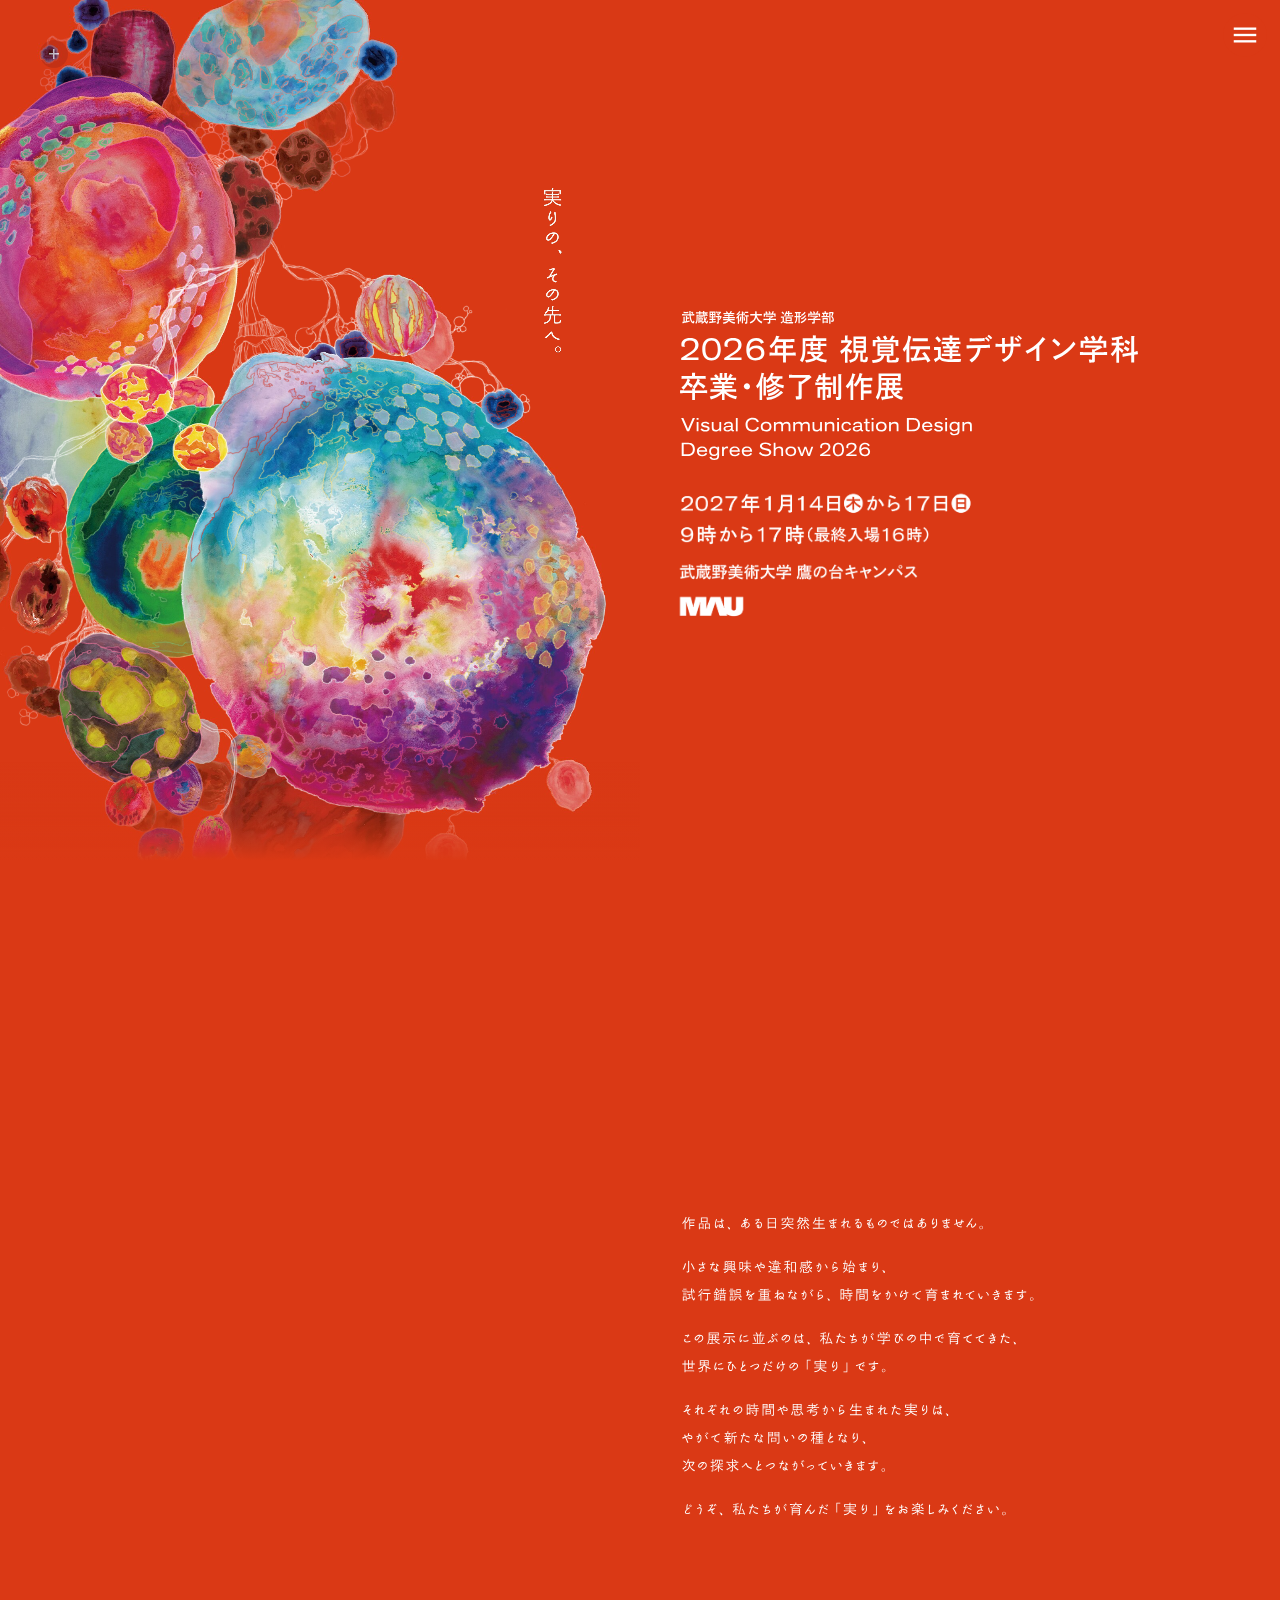
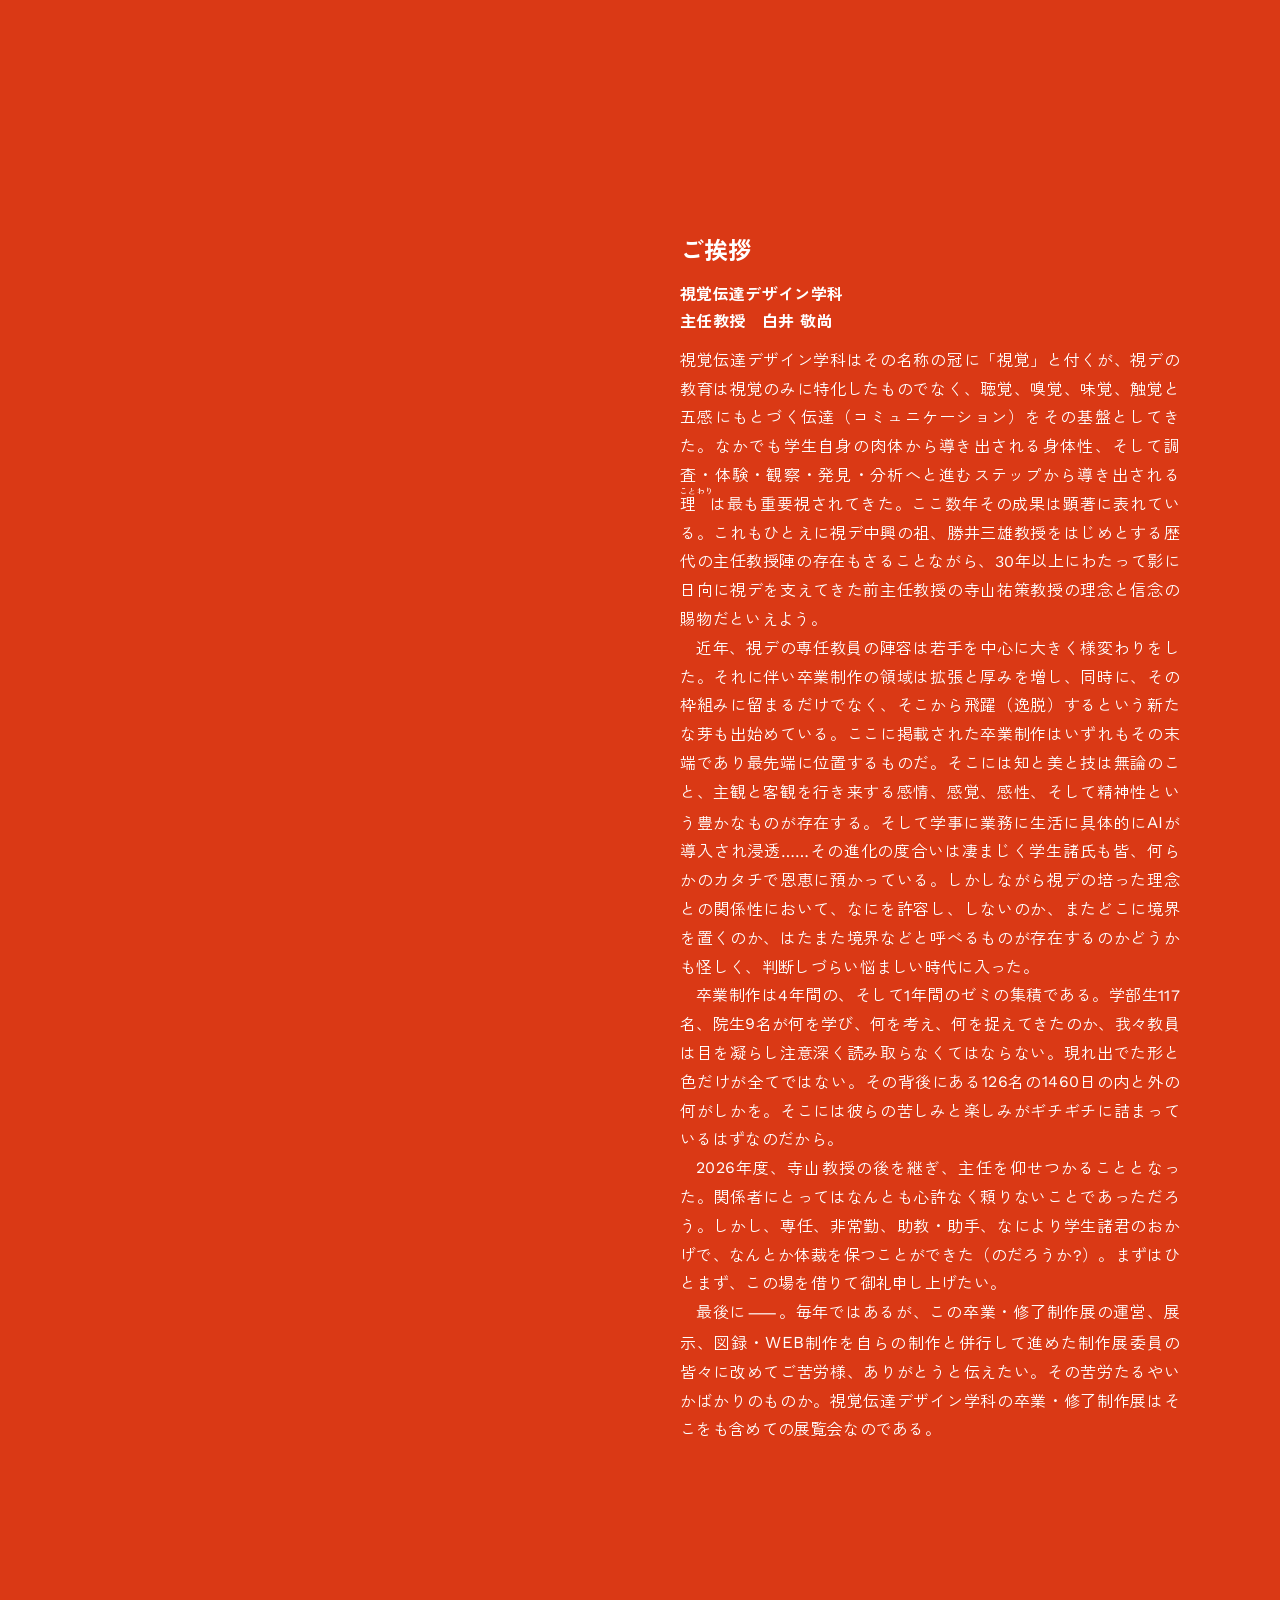
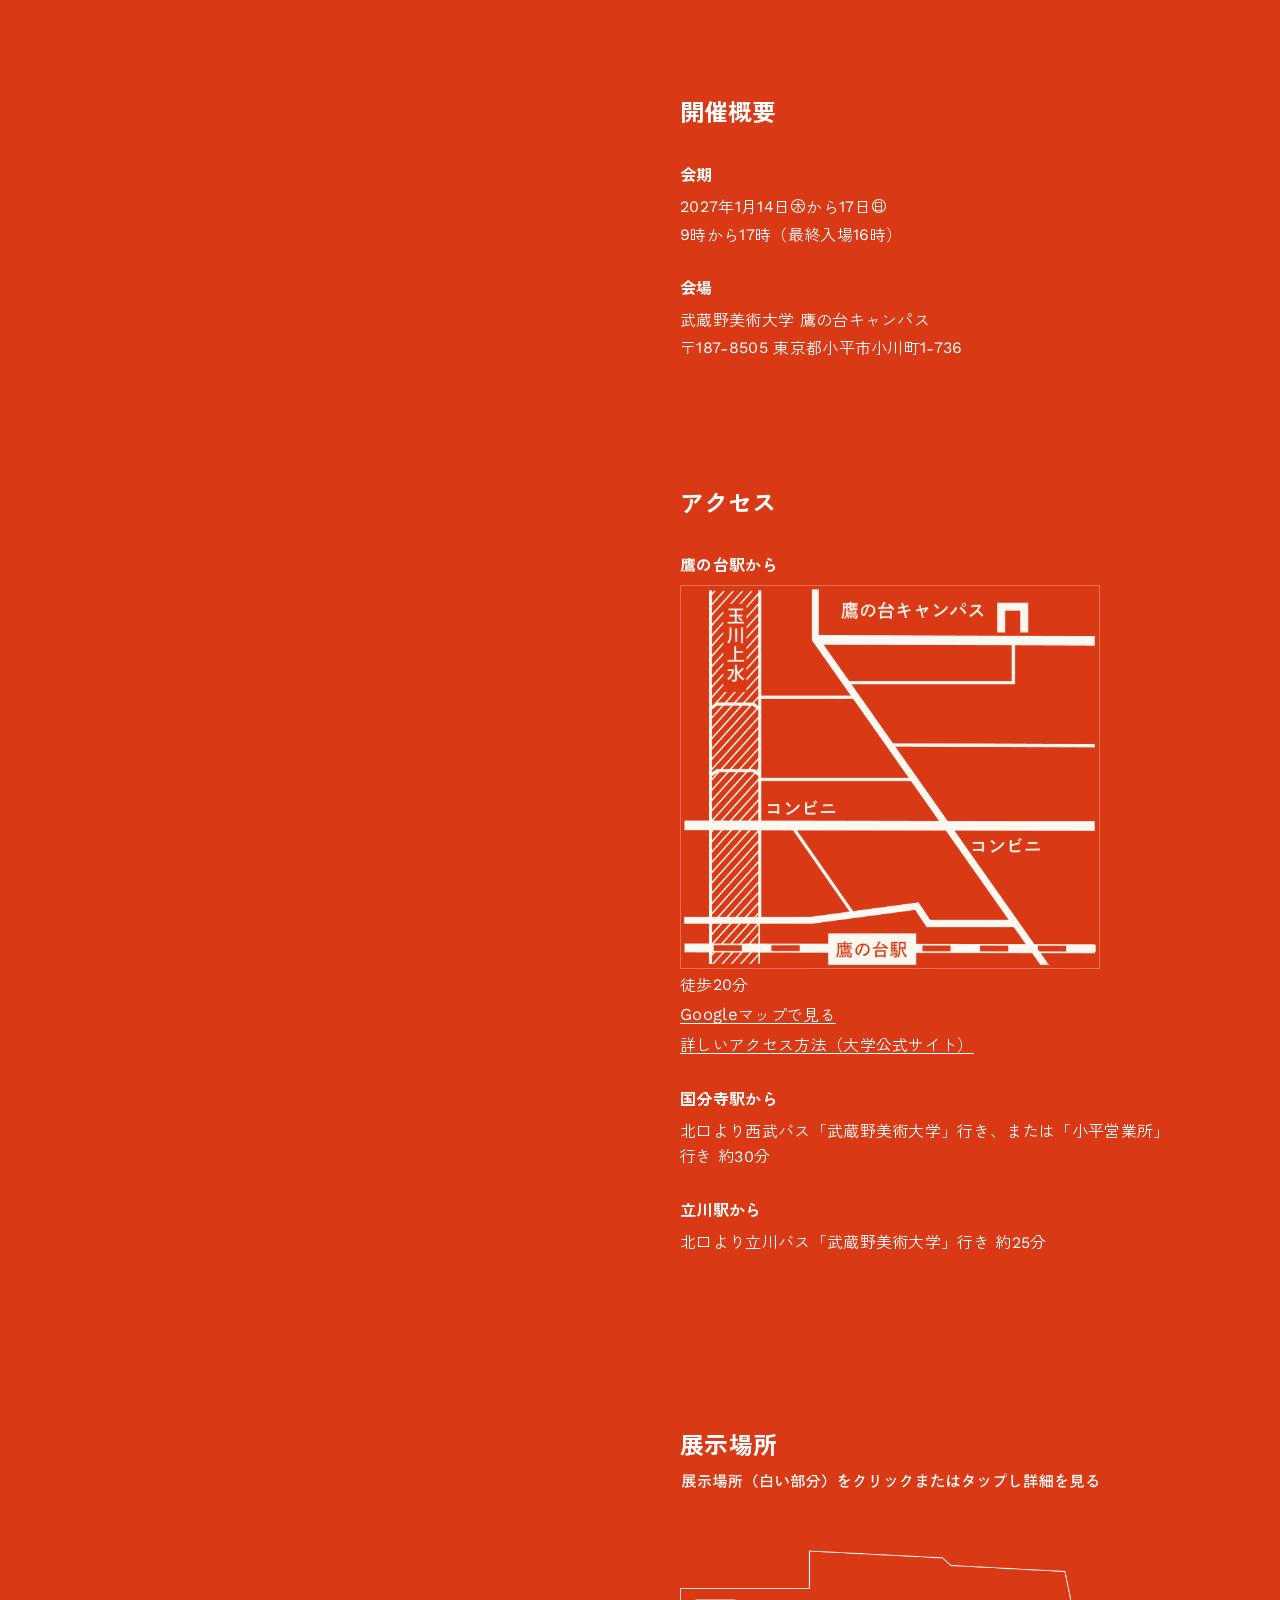
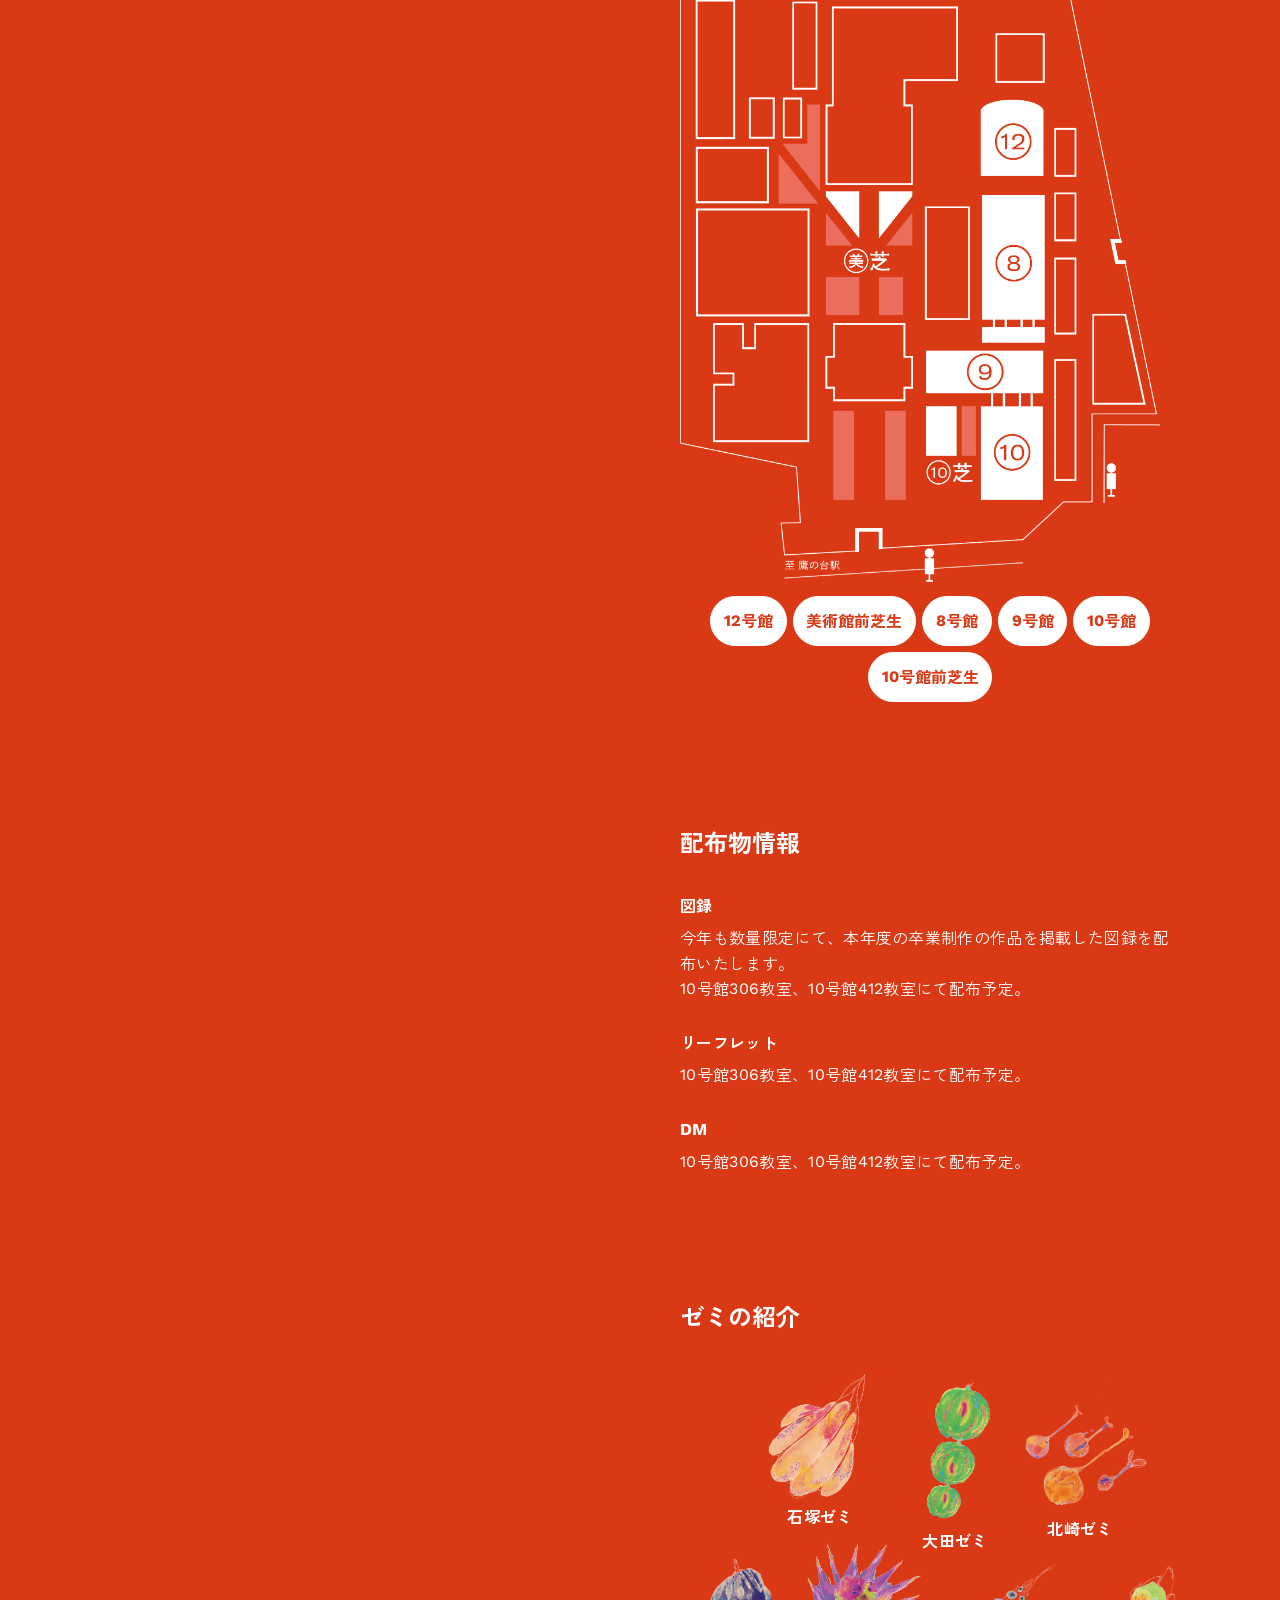
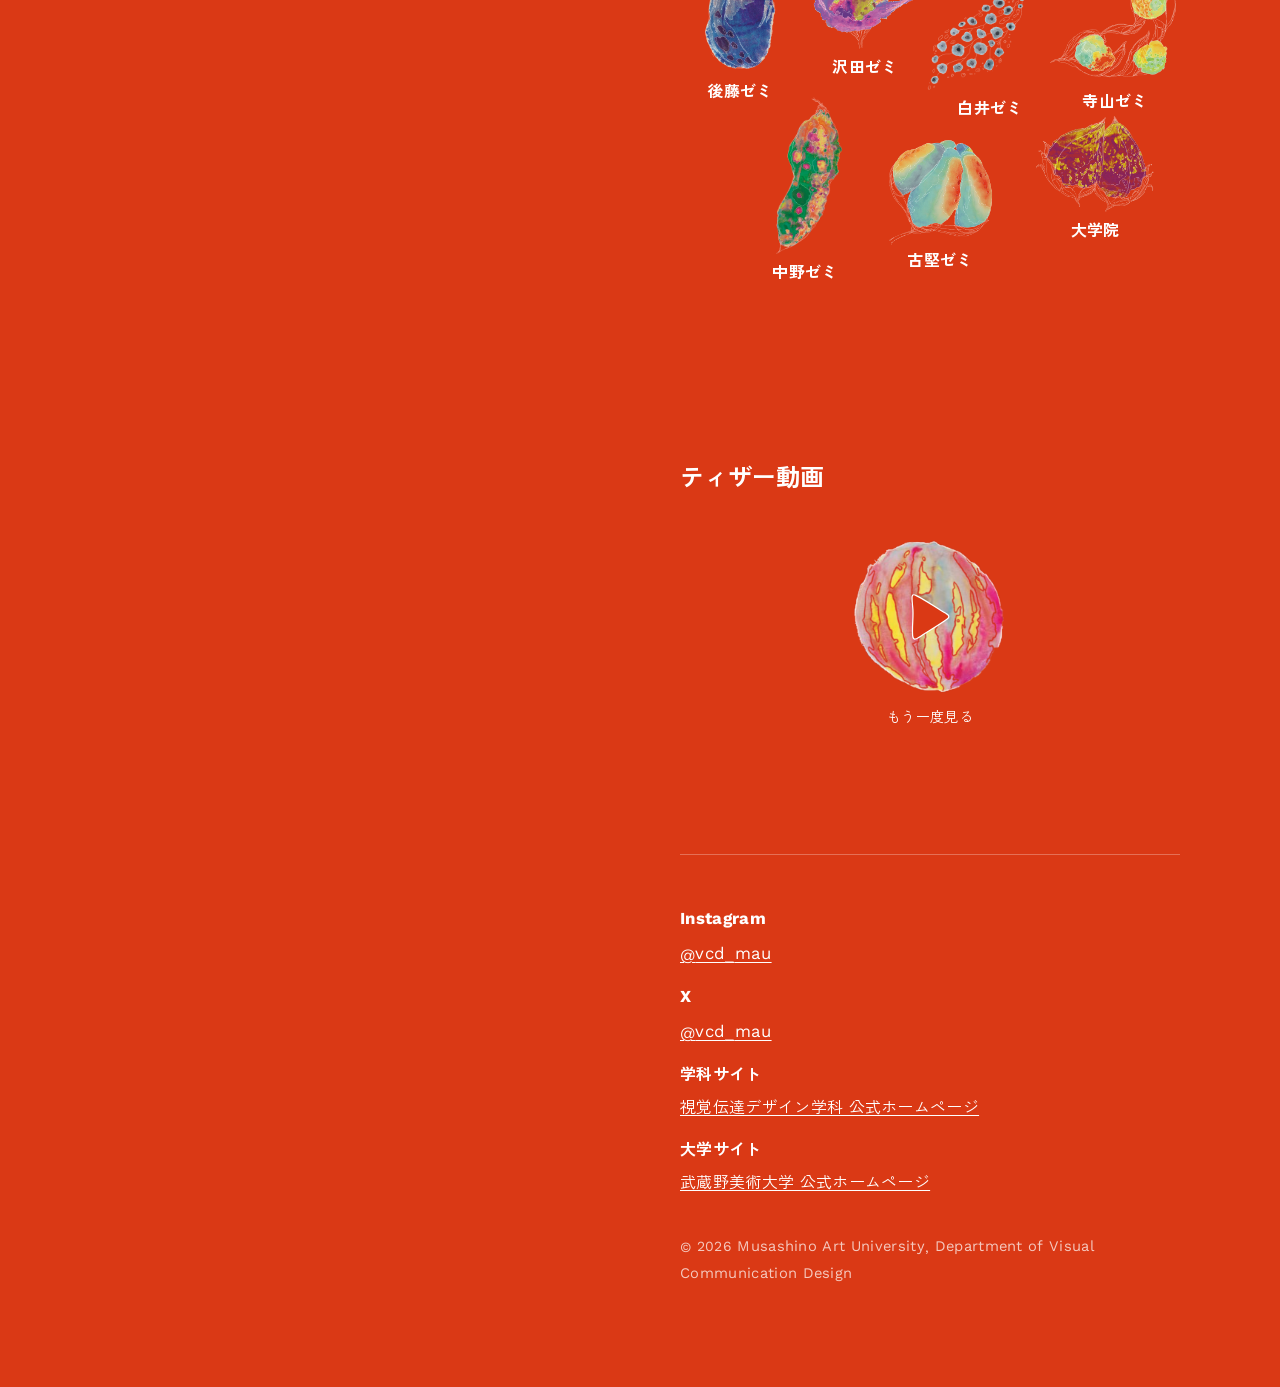
==== index.html @ a7081e40 "Improve floor map dialog layouts" ====
<!DOCTYPE html>
<html lang="ja">
<head>
<meta charset="UTF-8">
<meta name="viewport" content="width=device-width, initial-scale=1">
<title>2026年度 視覚伝達デザイン学科 卒業・修了制作展 | 武蔵野美術大学</title>
<meta name="description" content="武蔵野美術大学 造形学部 視覚伝達デザイン学科 2026年度 卒業・修了制作展「実りの、その先へ。」2027年1月14日㊍から17日㊐。9時から17時（最終入場16時）。鷹の台キャンパス。">
<link rel="icon" href="assets/img/favicon.png" type="image/png">
<link rel="apple-touch-icon" href="assets/img/favicon.png">
<meta name="theme-color" content="#da3915">

<!-- OGP -->
<meta property="og:type" content="website">
<meta property="og:title" content="2026年度 視覚伝達デザイン学科 卒業・修了制作展">
<meta property="og:description" content="実りの、その先へ。2027年1月14日㊍から17日㊐。武蔵野美術大学 鷹の台キャンパス">
<meta property="og:image" content="assets/img/ogp.png?v=20261105"><!-- 2026-10-28：最終版の KV（studio-embed/home/ogp-v5.html → ogp-v5.png）。本番では絶対 URL にする -->

<link rel="preconnect" href="https://fonts.googleapis.com">
<link rel="preconnect" href="https://fonts.gstatic.com" crossorigin>
<link href="https://fonts.googleapis.com/css2?family=Work+Sans:ital,wght@0,400;0,600;0,700;1,600&family=Zen+Kaku+Gothic+New:wght@400;500;700&display=swap" rel="stylesheet">
<link rel="stylesheet" href="https://cdnjs.cloudflare.com/ajax/libs/font-awesome/6.7.2/css/all.min.css" crossorigin="anonymous" referrerpolicy="no-referrer">
<!-- ?v= はキャッシュよけ（CSS・JS を変えたら上げる。works/ のページは studio-embed/local/page.template.html） -->
<link rel="stylesheet" href="assets/style.css?v=20261120m">
<!-- KV の文字（キャッチ・大学名・タイトル・MAU ロゴ）を最初の描画から隠しておく。
     表示は kv.js が KV のアニメーションに合わせて行う。kv.js が動かなかったときのため 10 秒で必ず出す -->
<script>
  document.documentElement.classList.add('js-intro');
  addEventListener('DOMContentLoaded', function () {
    const fallback = () => setTimeout(function () { document.documentElement.classList.add('intro-fallback'); }, 10000);
    const intro = document.getElementById('motion-intro');
    if (intro && intro.open) intro.addEventListener('close', fallback, { once: true }); else fallback();
  });
</script>
<!-- トップの切り替え（2026-10-28 整理。クエリ名はスイッチャーの行名、値はボタンの表示と同じ）
       ?layout=1a / 1b（1 列。KV 小 / 大）/ 2a〜2e（既定 2c。2026-10-29 に 1b から 2b、10-31 に 2c へ）（左右分け＝Miro の d1〜d4。2026-10-31 に 2c＝2b の展覧会名のブロックを右の列の左端へ寄せた版＝data-kvd 5 を差し込み、元の 2c・2d は 2d・2e に）。2026-10-28 に 2a・2b を入れ替え（2a＝絵を収める＝data-kvd 2、2b＝絵が大きい＝data-kvd 1。上の段が収める、下の段が大きいにそろえるため）
       ?kv-fade=no / 1（既定 no、Template 2 は 1。2026-10-29 に 1 にしたのを 10-31 に戻した）・ ?kv-anim=no / 1 / 2（既定 2。2026-10-29 に 1 から変えた）・ ?fruit-anim=1 / 2 / 3（ゼミ一覧の実。seminars/embed.html が読む）・ ?fruit-deco=no / 1（Template 1 の既定はスマホのみ、Template 2 は 1）・ ?works=no / 1（作品・展示場所のセクション）・ ?campus-map=no / 1（ゼミ一覧の下のキャンパスマップ）・ ?access-map=1 / 3 / 4 / 5（アクセスの地図。番号は Teams（SharePoint サイン班/サイン制作物/MAP）の「武蔵美への地図」の版。3＝右のコンビニの文字を道路の下に移した版、4＝それに西武国分寺線と玉川上水沿いの道の交わりの細い線を足した版（サイン班）。既定 4。2026-10-29、4 は 11-01、5 は 11-02）・ ?greeting=1 / 2 / 3（既定 1。2026-10-29 に 3 から）・ ?statement=edge / left / center（ステートメントの画像。既定 edge（10-31 に left から）。edge＝左揃えの画像をセクションの左端（見出しの左端）に置く。2026-10-29、edge は 10-30）・ ?white=1〜3
       ?design= は作品ページと共通の案（A〜D）。指定があればそれを使う。html に data-design などを付け、style.css が効く -->
<script>
  (function () {
    var p = new URLSearchParams(location.search), h = document.documentElement.dataset;
    // ?template=1 / 2（組み合わせの型。2026-10-29）：1＝既定の組み合わせ（layout 2c・KV fade なし・Fruit deco なし・ステートメント左端・ご挨拶 1）、2＝layout 1b・KV fade あり・Fruit deco あり・ステートメント中央・ご挨拶 2。ほかの指定があればそちらが優先
    var t2 = ['3', '4'].includes(p.get('template')), simple = ['2', '4'].includes(p.get('template'));
    var lay = p.get('layout') || (t2 ? '1b' : '2c'); // 既定 2c（2026-10-31 に 2b から）
    var one = { '1a': 'a', '1b': 'b' }[lay], two = { '2a': '2', '2b': '1', '2c': '5', '2d': '3', '2e': '4' }[lay] || '1';
    var d = (p.get('design') || (one ? 'c' : 'd')).toLowerCase();
    if (d !== 'a') h.design = d;
    if (one) h.kv1 = one;
    if (d === 'd') h.kvd = two;
    h.statementSize = ['smallest', 'small', 'normal'].includes(p.get('statement-size')) ? p.get('statement-size') : 'smallest';
    var st = p.get('statement') || (t2 ? 'center' : 'edge'); if (st !== 'center') h.statement = 'edge'; // ステートメントは左端が既定（2026-10-31。?statement=left で本文の左端、center で中央）
    var hs = p.get('heading-size'); h.headingSize = ['tiny', 'small', 'normal', 'large'].includes(hs) ? hs : 'normal'; // 既定は標準（2026-11-08。最新・最新（待機なし）も 1列案と同じ）
    var g = p.get('greeting') || ''; h.greet = /^[123]$/.test(g) ? g : (t2 ? '2' : '1'); // 既定 1（2026-10-29 に 3 から変えた）。Template 2 は 2
    if ((p.get('kv-fade') || (t2 ? '1' : 'no')) !== 'no') h.kvfade = '2'; // 既定は Template 1 で なし、2 で あり（2026-10-31）
    h.kvorder = '2'; // 開催情報を先、キャッチを後に固定
    var an = p.get('kv-anim') || (simple ? 'no' : '2'); if (an === 'no') h.kvanim = '0'; else if (an !== '1') h.kvanim = an === '3' ? '3' : '2';
    h.kvSpeed = p.get('kv-speed') === 'slow' ? 'slow' : 'fast';
    // 装飾は実際のレイアウトに合わせ、1列では表示・2列では非表示を既定にする。
    h.pcDeco = ['1', 'no'].includes(p.get('fruit-deco')) ? p.get('fruit-deco') : 'no';
    h.mobileDeco = ['1', 'no'].includes(p.get('mobile-fruit-deco')) ? p.get('mobile-fruit-deco') : '1';
    var twoColumn = matchMedia('(min-width: 1001px)');
    var updateDecoVisibility = function () { var isTwo = h.design === 'd' && twoColumn.matches; h.decoVisible = (isTwo ? h.pcDeco : h.mobileDeco) === 'no' ? '0' : '1'; };
    updateDecoVisibility(); twoColumn.addEventListener('change', updateDecoVisibility);
    // 旧 works の指定も読みつつ、配置と操作を独立して選ぶ。
    var legacyWorks = p.get('works');
    var requestedFruitLayout = p.get('fruit-layout');
    var fruitLayout = requestedFruitLayout === 'grid' ? 'grid5' : requestedFruitLayout === 'grid2' ? 'grid3' : requestedFruitLayout === 'long' ? 'longlong' : (['no', 'scatter', 'grid3', 'grid4', 'grid5', 'longshort', 'longlong'].includes(requestedFruitLayout) ? requestedFruitLayout : ({ no: 'no', intro: 'longlong', 'intro-grid': 'grid5' }[legacyWorks] || 'scatter'));
    var fruitAction = ['none', 'works', 'short', 'linked'].includes(p.get('fruit-action')) ? p.get('fruit-action') : ({ '1': 'works', intro: 'none', 'intro-short': 'short', 'intro-grid': 'short' }[legacyWorks] || 'linked');
    if ((one || ['longshort', 'longlong'].includes(fruitLayout)) && fruitAction === 'linked') fruitAction = 'none';
    var hoverDefault = ({ none: 'none', works: 'none', short: 'short', linked: 'linked' })[fruitAction];
    var clickDefault = ({ none: 'none', works: 'works', short: 'none', linked: 'mobile' })[fruitAction];
    var fruitHover = ['none', 'short', 'linked'].includes(p.get('fruit-hover')) ? p.get('fruit-hover') : hoverDefault;
    var fruitClick = ['none', 'works', 'short', 'seminar', 'mobile'].includes(p.get('fruit-click')) ? p.get('fruit-click') : clickDefault;
    if ((one || ['longshort', 'longlong'].includes(fruitLayout)) && fruitHover === 'linked') fruitHover = 'none';
    h.fruitLayout = fruitLayout; h.fruitHover = fruitHover; h.fruitClick = fruitClick;
    if (fruitLayout === 'no') h.noworks = '';
    if (['longshort', 'longlong'].includes(fruitLayout)) h.worksIntro = '1';
    if (fruitHover === 'short' || fruitClick === 'short') h.worksShort = '1';
    if (['grid3', 'grid4', 'grid5'].includes(fruitLayout)) h.worksGrid = '1';
    if (fruitHover === 'linked' || fruitClick === 'seminar' || fruitClick === 'mobile') h.worksLinked = '1';
    if (p.get('campus-map') === 'no') h.nocampus = '';
    h.videoStyle = p.get('video-style') === 'thumbnail' ? 'thumbnail' : 'fruit';
    h.catalogPhoto = 'no';
    // Template 1 は動画あり、Template 2 はなし。明示的な指定を優先。
    var mv = p.get('motion-video');
    if (!['1', 'no'].includes(mv)) mv = simple ? 'no' : '1';
    if (mv === '1') h.motionVideo = '1';
    var w = p.get('white') || (t2 ? '2' : '1'); if (/^[123]$/.test(w)) h.white = w;
    // 比較案1と新しい赤を既定にする。従来値は ?top-layout=2（文字組み「初期」。旧 0 も可）/ ?bg=1 で明示する。
    // ?top-layout=3 は「2列整理」でラベル（左の列）を右揃えにする案（2026-11-08）。
    if (p.get('bg') === '3') h.bg = '3'; else if (p.get('bg') !== '1') h.bg = '2';
    if (!['0', '2'].includes(p.get('top-layout'))) h.topLayout = '1';
    // 文字組みの既定：最新・最新（待機なし）は「2列整理・右揃え」（3）、1列案は「2列整理」（1）（2026-11-08）
    { var tl = p.get('top-layout') || (t2 ? '1' : '3'); if (tl === '3') h.layoutLabel = 'right'; }
    // 最新と最新（待機なし）は2列・右揃え、1列案は丸ボタンを既定にする。
    { var cb = p.get('campus-btn'); h.campusBtn = ['no', 'round', 'grid', 'grid-fit', 'fill-full', 'fill', 'edge'].includes(cb) ? cb : (t2 ? 'round' : 'fill'); }
  })();
</script>
</head>

<body class="home">


<!-- ============================================================
     Header : ハンバーガー（固定）
     ============================================================ -->
<header class="site-header">
  <button class="menu-btn" id="menuBtn" type="button"
          aria-controls="sidebar" aria-expanded="false" aria-label="メニューを開く">
    <i class="fa-solid fa-bars menu-btn__icon" aria-hidden="true"></i>
  </button>
</header>

<!-- ============================================================
     Sidebar : 右から出し入れするナビゲーション
     ============================================================ -->
<div class="scrim" id="scrim" hidden></div>

<nav class="sidebar" id="sidebar" aria-label="サイト内ナビゲーション" aria-hidden="true">
  <button class="sidebar__close" id="closeBtn" type="button" aria-label="メニューを閉じる">
    <svg viewBox="0 0 24 24" aria-hidden="true"><path d="M5 5l14 14M19 5L5 19"/></svg>
  </button>
  <ul class="sidebar__list">
    <li>
      <a href="#kv">トップ</a>
      <ul class="sidebar__sub">
        <li><a href="#greeting">ご挨拶</a></li>
        <li><a href="#outline">開催概要</a></li>
        <li><a href="#access">アクセス</a></li>
        <li><a href="#home-campus">展示場所</a></li>
        <li><a href="#handouts">配布物情報</a></li>
        <li><a href="#seminar-introduction">ゼミの紹介</a></li>
        <li><a href="#video">ティザー動画</a></li>
      </ul>
    </li>
  </ul>
</nav>

<!-- サイドバー（studio-embed/home-b/sidebar-embed.html。STUDIO と同じ埋め込み。閉じるボタン・ゼミの線画アイコン・押したときの演出つき。全デザイン共通）。
     印の間は build-local.mjs が書き換える。手で直さない。上の A のハンバーガーとサイドバーは style.css で隠している（2026-10-27〜） -->
<!-- sidebar-b:start -->
<div class="sidebar-b">
<!-- サイドバー（埋め込み）。全ページ・全デザイン共通（2026-10-27〜。それまでは Home B・C だけ）。STUDIO の要素では閉じるアイコンが本番で出ず、ゼミのアイコンも付けられず、クリック後の演出も挟めないので、ハンバーガー・パネル・リンクを丸ごとここで作る。
     ローカル（web/src/index.html と works/ のページ）にも同じものを入れる（build-local.mjs。印（studio-only）の付いた行は外す。環境の違いは ROUTES・SRC・VIEW・ENV だけ）
     STUDIO 側：位置=固定・上 0・左 0・幅 100%・高さ auto・重なり 50。高さは中身に合わせて STUDIO が変える
       閉じているとき 64px の帯（ハンバーガーの分）／開いているとき 画面（モニタ）の高さ
     ゼミを押すと：アイコンが画面の中央で中くらいになる → にじみの絵が出る → 画面いっぱいに広がる → 赤地へフェード → 作品一覧へ移動
     状態のクラス（is-tall / is-open / is-closing / is-fx）と変数は .sbx に付ける（ページの html は汚さない。CSS のネスト）
     ※ textarea 以外に波かっこ2つを書かないこと（STUDIO に置き換えられる） -->
<textarea id="q-url" hidden></textarea>
<textarea id="q-white" hidden></textarea>
<script>
  // ローカル：STUDIO が置き換える値（ページの URL とクエリ）を、ページの URL から上の textarea に入れる
  (() => { const p = new URLSearchParams(location.search); document.querySelectorAll('textarea[id^="q-"]').forEach((t) => { const k = t.id.slice(2); t.value = k === 'url' ? location.href : (p.get(k) || ''); }); })();
</script>
<link href="https://fonts.googleapis.com/css2?family=Material+Symbols+Outlined:opsz,wght,FILL,GRAD@24,400,0,0&display=block" rel="stylesheet">
<style>
  /* 白（?white=1〜3。2 が既定）。STUDIO の iframe の中ではここで決める。ローカルではページの style.css と同じ値 */
  :root { --paper-rgb: 253 252 248; }
  :root[data-white="1"] { --paper-rgb: 255 255 255; }
  :root[data-white="3"] { --paper-rgb: 251 248 241; }
  .sbx {
    --bg: var(--c-bg, #bd3124); --panel: var(--c-sidebar, var(--c-bg, #bd3124)); /* 2026-10-29 にページ背景と同じ色に（それまで #a32718） */ --w: 230px; /* 2026-10-28 に 320px から 192px（6 割）→ 狭すぎたので 1.2 倍の 230px に */
    /* 白（文字）：ページのトークンがあればそれ、無ければ既定の暖色の白 */
    --white: rgb(var(--paper-rgb, 253 252 248));
    color: var(--white); font-family: "Work Sans", "Zen Kaku Gothic New", sans-serif; font-weight: 400; letter-spacing: 0; -webkit-tap-highlight-color: transparent;
    #root { position: relative; height: 64px; }
    /* 先に高さだけ伸ばし（is-tall）、STUDIO が枠を伸ばし終えてからスライドする（is-open）。同時にやると、伸びていく枠でパネルが上から切れて見える
       状態のクラスは body ではなく埋め込みの要素に付ける：STUDIO の埋め込みは body の中が変わると高さの通知を 400ms 待たせる（MutationObserver）が、
       高さの変化（ResizeObserver）だけなら 5ms 後に通知される。演出中（is-fx）はパネルを閉じても高さを保つ */
    &.is-tall #root, &.is-fx #root { height: var(--h); }
    .ms { font-family: "Material Symbols Outlined"; font-weight: normal; font-style: normal; line-height: 1; letter-spacing: normal; text-transform: none; white-space: nowrap; direction: ltr; -webkit-font-smoothing: antialiased; }
    button { all: unset; cursor: pointer; }
    button:focus-visible, a:focus-visible { outline: 2px solid var(--white); outline-offset: 3px; }

    /* ハンバーガー（上 20・右 20・30px）。白地（作品ページの B〜D）の上でも見えるよう、ページと同じ赤の丸を敷く（赤地では溶け込む） */
    #burger { position: absolute; top: 13px; right: 13px; width: 44px; height: 44px; display: grid; place-items: center; font-size: 30px; background: var(--bg); border-radius: 50%; }
    /* パネルの外（クリックで閉じる）。開いているあいだだけ */
    /* 開いているあいだ、ページに薄い黒をかける。押す（タップ）と閉じる（2026-10-28） */
    #sbScrim { position: absolute; inset: 0; background: rgb(0 0 0 / .35); opacity: 0; pointer-events: none; transition: opacity .3s; }
    &.is-open #sbScrim { opacity: 1; pointer-events: auto; }
    /* パネル：右からスライド */
    #panel {
      position: absolute; top: 0; right: 0; width: var(--w); height: 100%; box-sizing: border-box; overflow-y: auto;
      padding: 18px 36px 40px; background: var(--panel); display: flex; flex-direction: column; gap: 28px;
      transform: translateX(100%); transition: transform .3s ease-out; visibility: hidden;
    }
    &.is-open #panel { transform: none; visibility: visible; }
    &.is-closing #panel { visibility: visible; }
    /* 閉じるボタン：パネルの右上に浮かせる（ハンバーガーと同じ位置。2026-10-27） */
    #close { position: absolute; top: 13px; right: 13px; width: 44px; height: 44px; display: grid; place-items: center; font-size: 28px; }
    #panel { padding-top: 26px; } /* 72px → 26px（2026-10-28「上のマージンが大きい」）。閉じるボタンは右上に浮いているので、左の文字とは重ならない */
    .group { display: flex; flex-direction: column; gap: 10px; }
    .group > a { font-size: 20px; line-height: 1.4; }
    /* 子の項目の字下げ：ゼミのアイコン（28px＋間 10px）が親（トップ・作品一覧）の左端に来る幅。両方のグループで文字の左端をそろえる（2026-10-27） */
    .items { display: flex; flex-direction: column; gap: 6px; padding-left: 0; }
    .items a { font-size: 16px; line-height: 1.6; }
    .items.sem { gap: 8px; }
    a { color: var(--white); text-decoration: none; align-self: flex-start; } /* 下線は 2026-10-29 に全パターンでやめた */
    .sem a { display: flex; align-items: center; gap: 10px; text-decoration: none; }
    /* アイコン：トップの子項目もゼミも同じ 28px。字下げなし（親の左端からアイコン、その右に文字） */
    .sem .icon { width: 28px; height: 28px; flex: none; object-fit: contain; }
    .icon, .sep { opacity: .8; }
    @media (hover: hover) { a:hover { opacity: 1; color: rgb(var(--paper-rgb, 253 252 248) / .65); } }

    /* サイドバーの 3 パターン（?sidebar=1〜3。2 が既定。2026-10-28。切り替えの Sidebar の行）
       1：文字だけ（子の項目は少し右に下げる。ゼミを押したときの演出もなし）／2：上の項目は中黒（文字の「・」。2026-10-31 まで手書きっぽい形）・ゼミは線画アイコン／3：線画アイコン（上の項目もゼミも）。2026-10-28 に 1 と 3 を入れ替え */
    /* 上の項目の中黒は文字の「・」（2026-10-31。それまでは手書きっぽい形の SVG を 5 つ。元は scratchpad に控えた）。幅 28px の真ん中に置き、ゼミのアイコン（14px＋左右 7px）と中心・文字の頭をそろえる */
    .dot { display: none; width: 28px; flex: none; font-style: normal; text-align: center; line-height: 1; }
    .dot::before { content: "・"; }
    &[data-sb="2"] .icon { display: none; }
      &[data-sb="2"] #top-items .dot { display: block; width: 1em; }
    &[data-sb="2"] .sem a { gap: 0; }
    &[data-sb="2"] .items { padding-left: 1.2em; }
    /* 4〜6（2026-10-29。Miro の案。色は 1〜3 と同じ）。どれも下線なし
       4：1 と同じく文字だけで、トップと作品・展示場所のあいだに実のアイコンを 1 つ（.sep）
       5：ゼミは出さず、トップの子項目を大きくして親と同じ並びに。項目の上に線画アイコン
       6：5 を中央揃え */
    .sep { display: none; }
    &[data-sb="1"] :is(.icon, .dot) { display: none; }
    &[data-sb="1"] .sem a { gap: 0; }
    &[data-sb="1"] .items { padding-left: 1.6em; gap: 10px; }
    &[data-sb="1"] .sep { display: block; width: 26px; height: 26px; object-fit: contain; align-self: center; margin: 8px 0; }
    &:is([data-sb="4"], [data-sb="5"]) {
      .group ~ .group { display: none; } /* ゼミの一覧は出さない（あいだに .sep があるので + ではなく ~） */
      .dot { display: none; }
      .group, .items { gap: 16px; }
      .items { padding-left: 0; }
      #top-items a { flex-direction: column; align-items: flex-start; gap: 16px; font-size: 20px; line-height: 1.4; }
      #top-items .icon { width: 22px; height: 22px; }
    }
    &[data-sb="5"] {
      .group, .items { align-items: center; }
      a, #top-items a { align-self: center; align-items: center; text-align: center; }
    }
    /* 共有された中央揃え案：文字は20px、間の実は16px・不透明度80%。 */
    &[data-sb="5"] {
      --w: max-content;
      #panel { max-width: 100vw; padding: 70px 48px 40px; }
      .group, .items { gap: 20px; }
      .group > a, #top-items a { font-size: 20px; font-weight: 700; }
      #top-items a { gap: 20px; }
      #top-items .icon { width: 16px; height: 16px; opacity: .8; }
    }
    @media (max-width: 690px) {
      &[data-sb="5"] {
        #panel { padding-inline: 36px; }
        .group > a, #top-items a { font-size: 18px; }
      }
    }
    /* 演出 */
    #fx { position: fixed; inset: 0; pointer-events: none; visibility: hidden; }
    #fx.on { visibility: visible; pointer-events: auto; }
    #fx .bg { position: absolute; inset: 0; background: var(--bg); opacity: 0; }
    #fx img { position: absolute; left: 0; top: 0; transform-origin: 0 0; will-change: transform, opacity; }
  }
</style>
<div class="sbx" id="sbx">
<div id="root">
  <button id="burger" class="ms" aria-label="メニューを開く" aria-expanded="false" aria-controls="panel">menu</button>
  <div id="sbScrim"></div>
  <nav id="panel" aria-label="サイトメニュー" aria-hidden="true">
    <button id="close" class="ms" aria-label="メニューを閉じる">close</button>
    <div class="group">
      <a data-to="top" href="#">トップ</a>
      <!-- トップの子項目にも線画アイコン（ゼミと同じ描き味。top-icons/draw.html で描いた PNG を build が埋め込む。2026-10-27） -->
      <div class="items sem" id="top-items">
        <a data-hash="greeting" href="#"><img class="icon" data-icon="greeting" alt=""><i class="dot"></i><span>ご挨拶</span></a>
        <a data-hash="outline" href="#"><img class="icon" data-icon="outline" alt=""><i class="dot"></i><span>開催概要</span></a>
        <a data-hash="access" href="#"><img class="icon" data-icon="access" alt=""><i class="dot"></i><span>アクセス</span></a>
        <a data-hash="home-campus" href="#"><img class="icon" data-icon="works" alt=""><i class="dot"></i><span>展示場所</span></a>
        <a data-hash="handouts" href="#"><img class="icon" data-icon="handouts" alt=""><i class="dot"></i><span>配布物情報</span></a>
        <a data-hash="seminar-introduction" href="#"><img class="icon" data-icon="seminar" alt=""><i class="dot"></i><span>ゼ実の紹介</span></a>
        <a data-hash="video" href="#"><img class="icon" data-icon="video" alt=""><i class="dot"></i><span>ティザー動画</span></a>
      </div>
    </div>
      <div class="group" id="sidebar-works" style="display:none"><a data-to="works" href="#">作品一覧</a></div>
  </nav>
</div>
<div id="fx"><div class="bg"></div></div>
</div>
<script>
(() => {
  // サイドバーのパターン（?sidebar=1〜6。2 が既定。4〜6 は 2026-10-29）。URL に無ければ前に選んだもの（sessionStorage。STUDIO は埋め込みのドメインで全ページ共通）
  const SB = (() => {
    let v = ''; try { v = new URL(document.getElementById('q-url').value.trim()).searchParams.get('sidebar') || ''; } catch (e) {}
    try { if (/^[1-5]$/.test(v)) sessionStorage.setItem('vcd2026-sidebar-v2', v); else v = sessionStorage.getItem('vcd2026-sidebar-v2') || ''; } catch (e) {}
    return /^[1-5]$/.test(v) ? v : '5';
  })();
  document.getElementById('sbx').dataset.sb = SB;
  // 白の案（?white=1〜3。STUDIO が textarea に入れる。ローカルは ENV）
  { let w = (document.getElementById('q-white') || {}).value || ''; try { const u = new URL(document.getElementById('q-url').value.trim()), last = u.pathname.replace(/\/$/, '').split('/').pop(), home = !/^(?:work|works|teaser)(?:[.-]|$)/.test(last); if (!/^[123]$/.test(w.trim())) w = u.searchParams.get('white') || (home && !['3','4'].includes(u.searchParams.get('template')) ? '1' : '2'); } catch (e) {} if (/^[123]$/.test(w.trim())) document.documentElement.dataset.white = w.trim(); }
  // slug, 名前。線画アイコンとにじみ＋線画の絵（作品一覧ブロックと同じ素材）の URL は SRC（環境で違う。build が入れる）
  const SEMINARS = [['ishizuka', '石塚ゼミ'], ['shirai', '白井ゼミ'], ['sawada', '沢田ゼミ'], ['terayama', '寺山ゼミ'], ['nakano', '中野ゼミ'], ['goto', '後藤ゼミ'], ['furugen', '古堅ゼミ'], ['kitazaki', '北崎ゼミ'], ['ota', '大田ゼミ'], ['in', '大学院']];
  const SRC = {"icon":{"ishizuka":"assets/img/seminars/ishizuka-emoji.png?v=1102","shirai":"assets/img/seminars/shirai-emoji.png?v=1102","sawada":"assets/img/seminars/sawada-emoji.png?v=1102","terayama":"assets/img/seminars/terayama-emoji.png?v=1102","nakano":"assets/img/seminars/nakano-emoji.png?v=1102","goto":"assets/img/seminars/goto-emoji.png?v=1102","furugen":"assets/img/seminars/furugen-emoji.png?v=1102","kitazaki":"assets/img/seminars/kitazaki-emoji.png?v=1102","ota":"assets/img/seminars/ota-emoji.png?v=1102","in":"assets/img/seminars/in-emoji.png?v=1102"},"pic":{"ishizuka":"assets/img/seminars/seminar-ishizuka.webp?v=1030","shirai":"assets/img/seminars/seminar-shirai.webp?v=1030","sawada":"assets/img/seminars/seminar-sawada.webp?v=1030","terayama":"assets/img/seminars/seminar-terayama.webp?v=1030","nakano":"assets/img/seminars/seminar-nakano.webp?v=1030","goto":"assets/img/seminars/seminar-goto.webp?v=1030","furugen":"assets/img/seminars/seminar-furugen.webp?v=1030","kitazaki":"assets/img/seminars/seminar-kitazaki.webp?v=1030","ota":"assets/img/seminars/seminar-ota.webp?v=1030","in":"assets/img/seminars/seminar-in.webp?v=1030"},"top":{"greeting":"[data-uri]","outline":"[data-uri]","access":"[data-uri]","works":"[data-uri]","handouts":"[data-uri]"}};       // { icon: { slug: URL }, pic: { slug: URL }, top: { セクション: data URL } }
  document.querySelectorAll('#top-items [data-icon]').forEach((im) => { im.src = SRC.top[im.dataset.icon] || SRC.top.works; });
  // 4〜6 は実の絵（ゼミの線画アイコン）を使う：4 はあいだに白井ゼミの実を 1 つ、5・6 は上の項目にそれぞれの実（Miro の案の並び）
  const FRUIT = { greeting: 'shirai', outline: 'kitazaki', access: 'sawada', works: 'terayama', handouts: 'nakano', seminar: 'ishizuka', video: 'goto' };
  if (SB === '4' || SB === '5') document.querySelectorAll('#top-items [data-icon]').forEach((im) => { im.src = SRC.icon[FRUIT[im.dataset.icon]]; });
  const ROUTES = {"home":"./","works":"works/"}; // { home: サイトのトップ（このページからの相対）, works: 作品一覧（トップからの相対） }
  const VIEW = "home";     // ローカルはページごとに決め打ち（'home' | 'works' | 'work'）。STUDIO は '' にして URL から判断する
  // リンク先：作品一覧（既定の案 D。白は引き継ぐ）。STUDIO（MODE 'page'）はページ名の末尾、ローカル（'query'）は ?design=
  const MODE = "query", DEFAULT = {"home":"c","works":"e","work":"d"};
  const white = (() => { try { return new URL(document.getElementById('q-url').value.trim()).searchParams.get('white') || ''; } catch { return ''; } })();
  const toWorks = (base, params = {}) => {
    const d = DEFAULT.works;
    const u = new URL(ROUTES.works, base); // STUDIO は /works が既定の案（D）のページ
    for (const [k, v] of Object.entries(params)) if (v) u.searchParams.set(k, v);
    if (MODE === 'query' && d !== 'a') u.searchParams.set('design', d); // 作品一覧へのリンクだけ（トップへは topUrl で、?design= は付けない）
    if (/^[13]$/.test(white)) u.searchParams.set('white', white);
    return u.href;
  };
  // 演出の時間（ms）
  const T_GROW = 450;    // アイコンが中央へ動いて中くらいになる（同時に赤地が出てパネルが引っ込む）
  const T_BLOOM = 500;   // にじみの絵が出る
  const T_SPREAD = 700;  // 画面いっぱいに広がる
  const T_FADE = 400;    // 赤地へフェード → 移動
  const MID = 160;       // 中くらいの大きさ（px）

  // 親ページの URL（上の textarea。STUDIO が親ページの URL に置き換える。ローカルは ENV が入れる）から行き先を作る
  let page = null, root = null;
  try {
    page = new URL(document.getElementById('q-url').value.trim()); page.hash = '';
    const base = new URL(page.href);
    if (/^\/live\/[^/]+$/.test(base.pathname)) base.pathname += '/';
    root = new URL(ROUTES.home, base); root.search = ''; root.hash = '';
  } catch {}
  // トップのページ（/ と /home-x）では「トップ」はこのページ自身（今のデザインのまま）。作品ページからはサイトのトップ（既定の案）へ
  const isHome = VIEW ? VIEW === 'home' : /^\/live\/[^/]+\/?$/.test(page?.pathname || '') || /^(home-(?:1a|1b|2b|2c|2d|a|b|d))?$/.test((page ? page.pathname : '').replace(/\/$/, '').split('/').pop());
  const topUrl = () => (isHome ? page && page.href : root && root.href);
  const urlOf = { top: topUrl, works: () => root && toWorks(root) };
  const go = (url) => { if (url) window.open(url, '_top'); };

  const inFrame = window.top !== window; // STUDIO の埋め込み（iframe）か、ページに直接入っているか（ローカル）
  const reduce = matchMedia('(prefers-reduced-motion: reduce)').matches;
  const body = document.getElementById('sbx'), panel = document.getElementById('panel'), burger = document.getElementById('burger');
  // 開いたときの高さ：iframe の中からは親の画面の高さが分からないので、モニタの高さを使う（はみ出た分は画面の外）。ページに直接入っているなら画面の高さ
  body.style.setProperty('--h', inFrame ? Math.max(screen.availHeight || 0, screen.height || 0, 700) + 'px' : '100dvh');
  // 実際に見えている高さ（演出の中心に使う）。iframe の中からは親の画面の大きさが読めないので、IntersectionObserver で見えている範囲を測る
  let viewH = inFrame ? 0 : innerHeight;
  if (inFrame) new IntersectionObserver(([e]) => { if (e.intersectionRect.height) viewH = e.intersectionRect.height; }, { threshold: [0, .25, .5, .75, 1] }).observe(document.getElementById('root'));
  else addEventListener('resize', () => { viewH = innerHeight; });

  // 開き方：枠（iframe）を画面の高さまで伸ばし、伸びきってから右からスライドする
  // STUDIO は iframe の高さの変化に 0.3 秒のアニメーションを付けていて、埋め込みの中からは外せない。
  // 伸びている途中でスライドすると、伸びていく枠でパネルが上から切れて見えるので、
  // ハンバーガーにマウスが乗った（指が触れた）時点で先に伸ばしておき、押したときには伸びきっているようにする
  const TALL = parseInt(getComputedStyle(body).getPropertyValue('--h'), 10);
  const isTall = () => !inFrame || innerHeight >= TALL - 2;
  let closeTimer = 0, openTimer = 0, shrinkTimer = 0, wantOpen = false;
  const grow = () => { clearTimeout(shrinkTimer); clearTimeout(closeTimer); body.classList.remove('is-closing'); body.classList.add('is-tall'); };
  const shrinkLater = () => {
    clearTimeout(shrinkTimer);
    shrinkTimer = setTimeout(() => { if (!wantOpen && !body.classList.contains('is-fx')) body.classList.remove('is-tall'); }, 600);
  };
  const slideIn = () => {
    clearTimeout(openTimer); removeEventListener('resize', onResize);
    if (!wantOpen) return;
    requestAnimationFrame(() => {
      body.classList.add('is-open');
      burger.setAttribute('aria-expanded', 'true'); panel.setAttribute('aria-hidden', 'false');
      document.getElementById('close').focus({ preventScroll: true });
    });
  };
  const onResize = () => { if (isTall()) slideIn(); };
  const open = () => {
    wantOpen = true; grow();
    if (isTall()) { slideIn(); return; }
    addEventListener('resize', onResize);
    openTimer = setTimeout(slideIn, 700); // 念のため
  };
  const close = () => {
    wantOpen = false;
    clearTimeout(openTimer); removeEventListener('resize', onResize);
    body.classList.add('is-closing');
    body.classList.remove('is-open');
    burger.setAttribute('aria-expanded', 'false'); panel.setAttribute('aria-hidden', 'true');
    // パネルが引っ込みきってから帯に戻す（先に縮めるとパネルが途中で切れる）
    closeTimer = setTimeout(() => { body.classList.remove('is-closing'); if (!body.classList.contains('is-fx')) body.classList.remove('is-tall'); }, 320);
  };
  burger.addEventListener('pointerenter', grow);
  burger.addEventListener('pointerdown', grow);
  burger.addEventListener('focus', grow);
  burger.addEventListener('pointerleave', () => { if (!wantOpen) shrinkLater(); });
  burger.addEventListener('blur', () => { if (!wantOpen) shrinkLater(); });
  burger.onclick = open;
  document.getElementById('close').onclick = close;
  document.getElementById('sbScrim').onclick = close;
  addEventListener('keydown', (e) => { if (e.key === 'Escape' && body.classList.contains('is-open')) close(); });

    // ゼ実のタップで作品一覧へ移動する設定のときだけ導線を表示する。
    { const params = page ? page.searchParams : new URLSearchParams();
      const action = document.documentElement.dataset.fruitClick || params.get('fruit-click') || (params.get('fruit-action') === 'works' || params.get('works') === '1' ? 'works' : '');
      if (action === 'works') document.getElementById('sidebar-works').style.display = 'flex';
    }
  // トップのリンク
  document.querySelectorAll('[data-to]').forEach((a) => {
    const u = urlOf[a.dataset.to](); if (u) a.href = u; a.target = '_top';
  });
  // トップのセクションの id。作品一覧だけ STUDIO（works）とローカル（student-works）で違う（build が入れる）
  const WORKS_ID = "student-works";
  document.querySelectorAll('[data-hash]').forEach((a) => {
    const hash = a.dataset.hash === 'works' ? WORKS_ID : a.dataset.hash;
    if (topUrl()) a.href = topUrl() + '#' + hash;
    a.target = '_top';
    a.addEventListener('click', () => setTimeout(close, 0));
  });

  // 演出：アイコン → 中央で中くらい → にじみ → 全画面 → 赤地へフェード → 移動
  let busy = false;
  function play(iconEl, iconSrc, picSrc, url) {
    if (busy) return; busy = true;
    const fx = document.getElementById('fx'), bg = fx.querySelector('.bg');
    const W = innerWidth, H = viewH || Math.min(innerHeight, screen.availHeight || innerHeight);
    const cx = W / 2, cy = H / 2;
    const r0 = iconEl.getBoundingClientRect();

    const line = new Image(); line.src = iconSrc;
    const nij = new Image(); nij.src = picSrc;
    fx.append(line, nij);
    fx.classList.add('on'); body.classList.add('is-fx');
    // 絵は元の縦横比で MID に収める
    const place = (el, w, h, x, y) => { el.style.width = w + 'px'; el.style.height = h + 'px'; el.style.transform = `translate(${x}px, ${y}px)`; };
    place(line, r0.width, r0.height, r0.left, r0.top);
    nij.style.opacity = 0;

    const anim = (el, kf, ms, ease = 'cubic-bezier(.2,.7,.2,1)') => el.animate(kf, { duration: ms, easing: ease, fill: 'forwards' }).finished;

    // 1. アイコンが中央へ動いて中くらいになる。同時に赤地が出て、パネルが引っ込む
    const s1 = MID / r0.width;
    anim(line, [{ transform: `translate(${r0.left}px, ${r0.top}px)` },
                { transform: `translate(${cx - MID / 2}px, ${cy - MID / 2}px) scale(${s1})` }], T_GROW);
    anim(bg, [{ opacity: 0 }, { opacity: 1 }], T_GROW, 'ease-out');
    close();
    setTimeout(async () => {
      // 2. にじみの絵が出る（線画の上に重ね、少しふくらむ）
      const nw = nij.naturalWidth || 900, nh = nij.naturalHeight || 900;
      const k = MID / Math.max(nw, nh);
      const w0 = nw * k, h0 = nh * k;
      place(nij, w0, h0, 0, 0);
      const at = (s) => `translate(${cx - w0 * s / 2}px, ${cy - h0 * s / 2}px) scale(${s})`;
      anim(line, [{ opacity: 1 }, { opacity: 0 }], T_BLOOM, 'ease-in');
      await anim(nij, [{ opacity: 0, transform: at(0.9) }, { opacity: 1, transform: at(1.3) }], T_BLOOM, 'ease-out');
      // 3. 画面いっぱいに広がる（絵の短い辺が画面の対角線の 1.6 倍になるまで）
      const big = 1.6 * Math.hypot(W, H) / Math.min(w0, h0);
      await anim(nij, [{ opacity: 1, transform: at(1.3) }, { opacity: 1, transform: at(big) }], T_SPREAD, 'cubic-bezier(.55,0,.75,.2)');
      // 4. 赤地へフェードして移動（作品一覧の背景も同じ赤なので、つながって見える）
      await anim(nij, [{ opacity: 1, transform: at(big) }, { opacity: 0, transform: at(big * 1.1) }], T_FADE, 'ease-in');
      go(url);
      // 戻る（bfcache）で戻ってきたときのために片付ける
      setTimeout(() => { fx.classList.remove('on'); body.classList.remove('is-fx'); line.remove(); nij.remove(); bg.getAnimations().forEach((x) => x.cancel()); busy = false; }, 1500);
    }, T_GROW);
  }
  addEventListener('pageshow', (e) => { if (e.persisted) { const fx = document.getElementById('fx'); fx.classList.remove('on'); body.classList.remove('is-fx'); fx.querySelectorAll('img').forEach((x) => x.remove()); fx.querySelector('.bg').getAnimations().forEach((x) => x.cancel()); busy = false; } });
})();
</script>

</div>
<!-- sidebar-b:end -->

<!-- デザイン案の切り替え（studio-embed/design-switch/embed.html と同じもの。ローカルのトップにあるのは A と D だけ）
     この 2 つの印の間は build-local.mjs が書き換える。手で直さない -->
<!-- design-switch:start -->
<div class="design-switch">
  <!-- デザイン A / B / C / D の切り替え。作品一覧・作品詳細の STUDIO の 8 ページ（/works /works-b /works-c /works-d /work /work-b /work-c /work-d）と、
       ローカルの 2 ページ（web/src/works/index.html・work.html）に同じものを置く。見た目は Home の切り替え（STUDIO 要素）と同じ
       STUDIO はページを分けているので、ページ名の末尾を見て同じ階層の別ページへ移る（MODE 'page'。/ と /works /work が既定の案）。?seminar= ?id= は URL から組み立てて引き継ぐ（STUDIO のリンクではクエリが落ちる）
       ローカルは 1 ページで ?design=b を付け替える（MODE 'query'）
       STUDIO 側：位置=固定・上 40・左 40（スマホ 20・20＝ページの余白）・幅 230px（A〜D の 4 つ分）・高さ auto・重なり 60（build.mjs → switch-dom.json）
       ※ textarea 以外に波かっこ2つを書かないこと（STUDIO に置き換えられる） -->
  <textarea id="q-url" hidden></textarea>
  <textarea id="q-id" hidden></textarea>
  <textarea id="q-seminar" hidden></textarea>
  <textarea id="q-design" hidden></textarea>
  <textarea id="q-white" hidden></textarea>
  <script>
    // ローカル：STUDIO が置き換える値（ページの URL とクエリ）を、ページの URL から上の textarea に入れる
    (() => { const p = new URLSearchParams(location.search); document.querySelectorAll('textarea[id^="q-"]').forEach((t) => { const k = t.id.slice(2); t.value = k === 'url' ? location.href : (p.get(k) || ''); }); })();
  </script>
  <style>
    /* 白（文字・白地・便箋）。純白は強いので、明度を少し落として暖色に。?white=1〜3 で比べられる（切り替えの White の行）。値は web/src/assets/style.css と同じにする */
    :root { --paper-rgb: 253 252 248; }
    :root[data-white="1"] { --paper-rgb: 255 255 255; }
    :root[data-white="3"] { --paper-rgb: 251 248 241; }
    .sws { display: grid; gap: 3px; justify-items: start; max-width: 100%; }
    .sws.is-open { overflow: auto; max-height: var(--switch-max-height, 900px); overscroll-behavior: contain; -webkit-overflow-scrolling: touch; scrollbar-width: thin; }
    /* 行は折り返さず、狭い画面では設定パネル全体をスクロールする。 */
    .sw { flex-wrap: nowrap; width: max-content; box-sizing: border-box; border-radius: 22px; }
    .sw { display: inline-flex; align-items: center; gap: 4px; padding: 3px 4px 3px 10px; border-radius: 999px; background: rgba(163, 39, 24, .9); font-family: Work Sans, sans-serif; line-height: 1; }
    .sw .label { flex: 0 0 145px; box-sizing: border-box; white-space: nowrap; font-size: 11px; line-height: 1.3; letter-spacing: .04em; color: rgb(var(--paper-rgb) / .8); padding-right: 4px; }
    @media (max-width: 690px) { .sw .label { flex-basis: 125px; } }
    .sw .pill { box-sizing: border-box; flex: none; white-space: nowrap; min-width: 28px; padding: 5px 6px; border: 1px solid rgb(var(--paper-rgb)); border-radius: 999px; text-align: center; font-size: 12px; font-weight: 700; color: rgb(var(--paper-rgb)); text-decoration: none; }
    @media (hover: none) and (pointer: coarse) { .sw .pill { min-height: 32px; display: inline-flex; align-items: center; justify-content: center; touch-action: manipulation; } .sw-toggle { touch-action: manipulation; } }
    .sw a.pill:hover { background: rgb(var(--paper-rgb) / .2); opacity: 1; }
    .sw .pill.is-current { background: rgb(var(--paper-rgb)); color: var(--vcd-red, #bd3124); }

    .sw .pill.color-swatch, .sw a.pill.color-swatch:hover { background: var(--swatch-color); color: #fff; border-color: transparent; }
    .sw .pill.color-swatch--light, .sw a.pill.color-swatch--light:hover { color: #632217; }
    .sw .pill.color-swatch.is-current { outline: 2px solid #fff; outline-offset: 1px; }
    /* 開閉（2026-10-28。既定は開く。閉じたら sessionStorage に覚える） */
    .sw-toggle { display: inline-flex; align-items: center; gap: 8px; padding: 9px 14px; border: 0; border-radius: 999px; background: rgba(163, 39, 24, .9); font: 700 12px/1 Work Sans, sans-serif; letter-spacing: .1em; color: rgb(var(--paper-rgb)); cursor: pointer; }
    .sws.is-open .sw-toggle { position: sticky; top: 0; z-index: 2; }
    .sw-toggle::after { content: '+'; font-size: 16px; font-weight: 400; }
    .sws.is-open .sw-toggle::after { content: '×'; }
    .sws:not(.is-open) .sw { display: none; }
    /* 閉じたときは「＋」だけの小さい丸（文字を隠し、薄く。2026-10-28） */
    .sws:not(.is-open) .sw-toggle { width: 28px; height: 28px; padding: 0; gap: 0; justify-content: center; font-size: 0; letter-spacing: 0; background: rgba(163, 39, 24, .55); opacity: .7; }
    /* 「＋」は文字だとフォントで上下にずれるので、線 2 本で描いて丸の真ん中に置く（gap も 0 に。隠した文字との間があくと右にずれる。2026-10-29） */
    .sws:not(.is-open) .sw-toggle > span { display: none; }
    .sws:not(.is-open) .sw-toggle::after { content: ''; width: 10px; height: 10px; background: linear-gradient(currentColor, currentColor) center / 100% 1.5px no-repeat, linear-gradient(currentColor, currentColor) center / 1.5px 100% no-repeat; }
    .sws:not(.is-open) .sw-toggle:hover { opacity: 1; }
  </style>
  <div class="sws" id="sws">
    <button type="button" class="sw-toggle" id="sw-toggle" aria-label="設定を開く" aria-expanded="false" aria-controls="sws"><span>設定</span></button>
    <div class="sw" id="sw-design"><span class="label">デザイン</span></div>
    <!-- 白の案（?white=1〜3。2 が既定）。文字・白地・便箋に使う白を比べる -->
    <div class="sw" id="sw-white"><span class="label">白</span></div>
    <!-- サイドバーのパターン（?sidebar=1〜6。1 文字だけ・2 中黒〈既定〉・3 線画アイコン・4 文字だけ＋実1つ・5 大きい項目＋アイコン・6 5の中央揃え。サイドバーの埋め込みが覚えるので、ここも同じところを読む） -->
    <div class="sw" id="sw-bg" style="display:none"><span class="label">背景色</span></div>
    <div class="sw" id="sw-sidebar"><span class="label">サイドバー</span></div>
    <!-- ここから下はローカルのトップだけ（MODE 'query'）。クエリ名＝行名（?layout= ?kv-fade= ?kv-anim= ?fruit-anim= ?fruit-deco= ?works= ?campus-map= ?access-map= ?greeting=）、値＝ボタンの表示。中身は src/index.html の head -->
    <div class="sw" id="sw-layout" style="display:none"><span class="label">レイアウト</span></div>
    <div class="sw" id="sw-top-layout" style="display:none"><span class="label">文字組み</span></div>
    <div class="sw" id="sw-kv-size" style="display:none"><span class="label">キービジュアルのサイズ</span></div>
    <div class="sw" id="sw-kv-fade" style="display:none"><span class="label">キービジュアルのフェード</span></div>
    <div class="sw" id="sw-kv-anim" style="display:none"><span class="label">キービジュアルの動き</span></div>
    <div class="sw" id="sw-kv-speed" style="display:none"><span class="label">キービジュアルの速度</span></div>
    <div class="sw" id="sw-fruit-anim" style="display:none"><span class="label">ゼ実の動き</span></div>
    <div class="sw" id="sw-fruit-deco" style="display:none"><span class="label">装飾の実（2列）</span></div>
    <div class="sw" id="sw-mobile-fruit-deco" style="display:none"><span class="label">装飾の実（1列）</span></div>
    <div class="sw" id="sw-works" style="display:none"><span class="label">ゼ実の配置</span></div>
    <div class="sw" id="sw-fruit-hover" style="display:none"><span class="label">ゼ実のマウスオーバー</span></div>
    <div class="sw" id="sw-fruit-click" style="display:none"><span class="label">ゼ実のタップ</span></div>
    <!-- ティザーだけ：?image=1（芽が右）/ 2（1 を下に沈めて土を減らす）/ 3（PC でも芽を小さく。絵を下に付ける）/ 4（芽が真ん中）/ 5（4 を沈める）/ 6（KV。ローカルだけ）・?text=1 / 2（1：COMING SOON が上、2：下） -->
    <div class="sw" id="sw-tz-image" style="display:none"><span class="label">画像</span></div>
    <div class="sw" id="sw-campus-map" style="display:none"><span class="label">展示場所</span></div>
    <div class="sw" id="sw-campus-btn" style="display:none"><span class="label">展示場所のボタン列</span></div>
    <!-- 作品一覧（ローカル）だけ：「ゼミごと／場所ごとに並べる」のボタンの有無（?order-switch=no / 1。E〜G） -->
    <!-- 作品一覧（ローカル）は Design の代わりに：地（?ground=）・画像の並べ方（?image=）・並べ方のボタン（?order-switch=）。中身は works/embed.template.html -->
    <div class="sw" id="sw-works-template" style="display:none; margin-top:14px"><span class="label">テンプレート</span></div>
    <div class="sw" id="sw-works-layout" style="display:none"><span class="label">レイアウト</span></div>
    <div class="sw" id="sw-ground" style="display:none"><span class="label">背景</span></div>
    <div class="sw" id="sw-card-ground" style="display:none"><span class="label">カードの背景</span></div>
    <div class="sw" id="sw-image" style="display:none"><span class="label">画像</span></div>
    <div class="sw" id="sw-block-ground" style="display:none"><span class="label">ゼミ・建物ブロックの背景</span></div>
    <div class="sw" id="sw-label-ground" style="display:none"><span class="label">ゼミ・建物ラベルの背景</span></div>
    <div class="sw" id="sw-work-info" style="display:none"><span class="label">情報の表示</span></div>
    <div class="sw" id="sw-works-width" style="display:none"><span class="label">作品の幅</span></div>
    <div class="sw" id="sw-works-columns" style="display:none"><span class="label">作品の列数</span></div>
    <div class="sw" id="sw-detail-link" style="display:none"><span class="label">詳細リンク</span></div>
    <!-- 作品詳細（ローカル）は Design の代わりに：地（?ground=）・画像の見せ方（?layout=）・展示場所のカードの色（?card=） -->
    <div class="sw" id="sw-wd-layout" style="display:none"><span class="label">レイアウト</span></div>
    <div class="sw" id="sw-wd-card" style="display:none"><span class="label">カード</span></div>
    <div class="sw" id="sw-statement" style="display:none"><span class="label">ステートメント</span></div>
    <div class="sw" id="sw-statement-size" style="display:none"><span class="label">ステートメントの大きさ</span></div>
    <div class="sw" id="sw-motion-video" style="display:none"><span class="label">モーション動画</span></div>
    <div class="sw" id="sw-video-style" style="display:none"><span class="label">動画</span></div>
    <div class="sw" id="sw-dm-mock" style="display:none"><span class="label">配布物</span></div>
    <div class="sw" id="sw-heading-size" style="display:none"><span class="label">見出しサイズ</span></div>
    <div class="sw" id="sw-greeting" style="display:none"><span class="label">ご挨拶</span></div>
    <!-- 組み合わせの型（?template=1 / 2。既定 1。2026-10-29）。1＝既定の組み合わせ（layout 2c・KV fade なし・Fruit deco なし・ステートメント左端・ご挨拶 1）、2＝layout 1b・KV fade あり・Fruit deco あり・ステートメント中央・ご挨拶 2。選ぶとほかの行の指定を外す。ほかの行とは別物なので一番下に少し離して置く -->
    <div class="sw" id="sw-template" style="display:none; margin-top: 14px"><span class="label">テンプレート</span></div>
  </div>
  <script>
  (() => {
    let VIEW = "home";   // ローカルはページごとに決め打ち（'home' | 'works' | 'work'）。STUDIO は '' にして URL から判断する
    const ONLY = ["A","B","C","D"];   // 出す案を絞る。null なら全部
    const DEFAULT = {"home":"c","works":"e","work":"d"}; // ?design= が無いときの案（トップ C・一覧 D・詳細 D。embed.mjs の DEFAULT_DESIGN）。白の既定は 2
    // ページごとのデザイン案（パスの最後の段）。ここに無い案のボタンは出さない。トップ（home）は STUDIO 要素の切り替えを使っている（home-b/build-version-switch.mjs）が、念のため
    const MODE = "query";   // 'page'（STUDIO：ページを分けている）| 'query'（ローカル：?design=）
    const SETS = {
      // STUDIO のページ名（2026-10-27〜）：既定の案（トップ C・一覧 D・詳細 D）が末尾なし、ほかは -a -b -c -d
      home: { A: 'home-a', B: 'home-b', C: '', D: 'home-d' },
      works: { A: 'works-a', B: 'works-b', C: 'works-c', D: 'works', E: 'works-e', F: 'works-f', G: 'works-g' }, // E（地図で探す）は一覧だけ
      // トップの Layout（STUDIO はページを分けている。2026-10-29 から 2b が / 、1b が /home-1b）。Design の行の代わりにこれを出す
      layout: { '1a': 'home-1a', '1b': 'home-1b', '2a': 'home-2b', '2b': 'home-d', '2c': '', '2d': 'home-2c', '2e': 'home-2d' }, // 2026-10-31 から / が 2c（既定）、2b は /home-d（10-29〜30 の / と同じ中身）、1b は /home-1b。2c（2b の開催情報を左端へ）を差し込み、元の 2c・2d を 2d・2e に繰り下げた（STUDIO のページ名は元のまま）
      teaser: {}, // ティザー：Design・Sidebar の行は出さない（White だけ）
      work: { A: 'work-a', C: 'work-c', D: 'work', E: 'work-e' }, // 詳細の B は 2026-10-28 に外した（A は C の赤地版） // E（白地の地図カード）は 2026-10-28
    };
    // STUDIO がクエリの無いときに入れる「(No Data)」と、置き換えなかったもの（$ が残る）は空扱い
    const val = (id) => { const v = document.getElementById(id).value.trim(); return v && !v.includes('$') && !/^\(no data\)$/i.test(v) ? v : ''; };
    let url;
    try { url = new URL(val('q-url')); } catch { return; }
    // クエリ（$url に含まれていないことがあるので、STUDIO が置き換える $query でも補う）
    for (const k of ['id', 'seminar', 'design', 'white']) { const v = val('q-' + k); if (v && !url.searchParams.has(k)) url.searchParams.set(k, v); }

    const segs = url.pathname.replace(/\/$/, '').split('/');
    const last = segs[segs.length - 1] || '';
    if (!VIEW && last === 'teaser') VIEW = 'teaser'; // STUDIO の /teaser（2026-10-29。ティザーにも切り替えを置いた）
    let found = Object.keys(SETS).find((v) => Object.values(SETS[v]).includes(last) && last !== '');
    if (found === 'layout') found = 'home';
    const set = SETS[VIEW || found || 'home'];
    let here, target, toPage, pageName;
    if (MODE === 'query') {
      here = (url.searchParams.get('design') || DEFAULT[VIEW || found || 'home'] || 'a').toUpperCase();
      target = (k) => { const u = new URL(url.href); u.searchParams.set('design', k.toLowerCase()); return u.href; };
    } else {
      // トップ（/ やプレビューの /live/<id>）は最後の段がページ名ではない
      const isTop = !found;
      here = Object.keys(set).find((k) => set[k] === (isTop ? '' : last)) || 'A';
      const baseSegs = isTop ? segs : segs.slice(0, -1);
      toPage = (name) => { const u = new URL(url.href); u.pathname = [...baseSegs, name].filter((x, i) => x !== '' || i === 0).join('/') || '/'; if (!u.pathname.startsWith('/')) u.pathname = '/' + u.pathname; return u.href; };
      target = (k) => toPage(set[k]);
      pageName = isTop ? '' : last;
    }
    if (!(here in set)) here = 'A';

    const pills = (box, keys, cur, href, text = (k) => k === 'no' ? 'なし' : k === 'auto' ? '自動' : k) => (keys.includes('no') ? ['no', ...keys.filter((k) => k !== 'no')] : keys).forEach((k) => {
      const el = document.createElement(k === cur ? 'span' : 'a');
      el.className = 'pill' + (k === cur ? ' is-current' : '');
      el.textContent = text(k);
      const colorOptions = { 'sw-white': { '1': '#ffffff', '2': '#fdfcf8', '3': '#fbf8f1' }, 'sw-bg': { '1': '#bd3124', '2': '#da3915', '3': '#e53419' } };
      const swatch = colorOptions[box.id]?.[k];
      if (swatch) { el.classList.add('color-swatch'); el.style.setProperty('--swatch-color', swatch); if (box.id === 'sw-white') el.classList.add('color-swatch--light'); }
      if (k !== cur) { el.href = href(k); el.target = '_top'; }
      box.appendChild(el);
    });
    const bgBox = document.getElementById('sw-bg');
    const bgValue = ['1', '3'].includes(url.searchParams.get('bg')) ? url.searchParams.get('bg') : '2';
    bgBox.style.display = '';
    pills(bgBox, ['1', '2', '3'], bgValue, (k) => { const u = new URL(url.href); if (k === '2') u.searchParams.delete('bg'); else u.searchParams.set('bg', k); return u.href; }, (k) => ({ '1': '189, 49, 36', '2': '218, 57, 21', '3': '229, 52, 25' }[k]));
    // 作品一覧・作品詳細は STUDIO でもこの行（Design の行は隠す。どのページで開いても同じ組み立て。2026-10-28）
    if (set === SETS.works) {
      const presets = {
      '1': { 'works-layout': '1', ground: 'red', 'card-ground': 'red', image: 'none2', 'block-ground': 'transparent', 'detail-link': 'no', 'order-switch': '1' },
      '2': { 'works-layout': '2', ground: 'red', 'card-ground': 'red', image: 'none2', 'block-ground': 'transparent', 'detail-link': 'no', 'order-switch': '1' },
      '3': { 'works-layout': '1', ground: 'white', 'card-ground': 'red', image: 'wide2', 'work-info': 'below', 'detail-link': '1', 'order-switch': '1' }
    };
      const labels = { '1': 'ガイド優先', '2': 'ガイド優先（2列）', '3': '作品情報入れる' };
      const chosen = url.searchParams.get('template') || '2';
      const defaults = presets[chosen] || {};
      const params = new URLSearchParams(url.search);
      for (const [k, v] of Object.entries(defaults)) if (!params.has(k)) params.set(k, v);
      const set1 = (k, param) => { const u = new URL(url.href); u.searchParams.delete('design'); if (defaults[param] === k) u.searchParams.delete(param); else u.searchParams.set(param, k); return u.href; };
      const dl = document.getElementById('sw-detail-link'); dl.style.display = '';
      pills(dl, ['no', '1'], params.get('detail-link') === 'no' ? 'no' : '1', (k) => set1(k, 'detail-link'), (k) => k === '1' ? 'あり' : 'なし');
      document.getElementById('sw-design').style.display = 'none';
      const wl = document.getElementById('sw-works-layout'); wl.style.display = '';
      pills(wl, ['1', '2'], params.get('works-layout') === '2' ? '2' : '1', (k) => set1(k, 'works-layout'), (k) => k + '列');
      const g = document.getElementById('sw-ground'); g.style.display = '';
      const fixedRed = params.get('works-layout') === '2';
      pills(g, fixedRed ? ['red'] : ['white', 'red'], fixedRed || params.get('ground') === 'red' ? 'red' : 'white', (k) => set1(k, 'ground'), (k) => k === 'red' ? '赤' : '白');
      const cg = document.getElementById('sw-card-ground'); cg.style.display = '';
      pills(cg, ['white', 'red'], ['white', 'red'].includes(params.get('card-ground')) ? params.get('card-ground') : ((params.get('image') || '').startsWith('none') ? 'red' : 'white'), (k) => set1(k, 'card-ground'), (k) => k === 'white' ? '白' : '赤');
      const im = document.getElementById('sw-image'); im.style.display = '';
      const iv = ['rect', 'ratio', 'wide', 'wide2', 'wide6', 'none', 'none2', 'none3'].includes(params.get('image')) ? params.get('image') : 'wide';
      const bg = document.getElementById('sw-block-ground'); bg.style.display = '';
      const blockGround = ['transparent', 'white'].includes(params.get('block-ground')) ? 'transparent' : (['label', 'red'].includes(params.get('block-ground')) ? 'label' : (iv.startsWith('none') ? 'label' : 'transparent'));
      pills(bg, ['transparent', 'label'], blockGround, (k) => set1(k, 'block-ground'), (k) => k === 'transparent' ? '透過' : 'ラベル色');
      const lg = document.getElementById('sw-label-ground'); lg.style.display = '';
      pills(lg, ['transparent', 'color'], params.get('label-ground') === 'transparent' ? 'transparent' : 'color', (k) => set1(k, 'label-ground'), (k) => k === 'transparent' ? '透過' : '色');
      const info = ['below', 'overlay'].includes(params.get('work-info')) ? params.get('work-info') : (['wide2', 'wide6'].includes(iv) ? 'overlay' : 'below');
      const arrangement = ['wide2', 'wide6'].includes(iv) ? 'wide' : (iv.startsWith('none') ? 'none2' : iv);
      pills(im, ['rect', 'ratio', 'wide', 'none2'], arrangement, (k) => {
        const u = new URL(set1(k, 'image')); u.searchParams.set('work-info', info);
        if (iv === 'wide6') {
          if (!params.has('works-width')) u.searchParams.set('works-width', 'full');
          if (!params.has('works-columns')) u.searchParams.set('works-columns', '6');
        }
        return u.href;
      }, (k) => ({ rect: '固定', ratio: '比率維持', wide: 'Balanced', none2: 'なし' }[k]));
      if (!iv.startsWith('none')) {
        const wi = document.getElementById('sw-work-info'); wi.style.display = '';
        pills(wi, ['below', 'overlay'], info, (k) => set1(k, 'work-info'), (k) => k === 'below' ? '画像の下' : '画像に重ねる');
      }
      const ww = document.getElementById('sw-works-width'); ww.style.display = params.get('works-layout') === '2' ? 'none' : '';
      const width = ['container', 'full'].includes(params.get('works-width')) ? params.get('works-width') : (iv === 'wide6' ? 'full' : 'container');
      pills(ww, ['container', 'full'], width, (k) => set1(k, 'works-width'), (k) => k === 'container' ? 'コンテナ内' : '画面いっぱい');
      const wc = document.getElementById('sw-works-columns'); wc.style.display = '';
      const columnOptions = params.get('works-layout') === '2' ? ['2', '3'] : ['4', '6', '8'];
      const columns = columnOptions.includes(params.get('works-columns')) ? params.get('works-columns') : (params.get('works-layout') === '2' ? '2' : (iv === 'wide6' ? '6' : '4'));
      pills(wc, columnOptions, columns, (k) => set1(k, 'works-columns'), (k) => k + '列');
      {
        const box = document.getElementById('sw-works-template'); box.style.display = '';
        const current = presets[chosen] && Object.entries(defaults).every(([k, v]) => params.get(k) === v) ? chosen : '';
        pills(box, Object.keys(presets), current, (key) => {
          const u = new URL(url.href); u.search = '';
          for (const k of ['white', 'sidebar']) if (url.searchParams.get(k)) u.searchParams.set(k, url.searchParams.get(k));
          u.searchParams.set('template', key); return u.href;
        }, (key) => labels[key]);
        // 選択中のテンプレートも押し直して設定を戻せるようにする。
        const selected = box.querySelector('.pill.is-current');
        if (selected) {
          const link = document.createElement('a');
          link.className = selected.className; link.textContent = selected.textContent;
          const u = new URL(url.href); u.search = '';
          for (const k of ['white', 'sidebar']) if (url.searchParams.get(k)) u.searchParams.set(k, url.searchParams.get(k));
          u.searchParams.set('template', current); link.href = u.href; link.target = '_top';
          selected.replaceWith(link);
        }
        box.addEventListener('click', (event) => {
          const a = event.target.closest('a'); if (!a) return;
          try { sessionStorage.setItem('vcd2026-works-order', 'seminar'); sessionStorage.removeItem('vcd2026-works-filter'); } catch (e) {}
        });
        document.getElementById('sws').append(box);
      }
    }
    if (set === SETS.work) {
      const set1 = (k, param, def) => { const u = new URL(url.href); u.searchParams.delete('design'); if (k === def) u.searchParams.delete(param); else u.searchParams.set(param, k); return u.href; };
      document.getElementById('sw-design').style.display = 'none';
      const row2 = (id, keys, param, def, text) => { const b = document.getElementById(id); b.style.display = ''; const v = url.searchParams.get(param); pills(b, keys, keys.includes(v) ? v : def, (k) => set1(k, param, def), text); };
      row2('sw-ground', ['white', 'red'], 'ground', 'white', (k) => (k === 'red' ? '赤' : '白'));
      row2('sw-wd-layout', ['carousel', 'flex'], 'layout', 'flex', (k) => (k === 'carousel' ? 'カルーセル' : '可変カルーセル'));
      row2('sw-wd-card', ['red', 'white'], 'card', 'white', (k) => (k === 'red' ? '赤' : '白')); // 既定は白（2026-10-29）
    }
    if (VIEW === 'teaser') {
      document.getElementById('sw-design').style.display = 'none'; document.getElementById('sw-sidebar').style.display = 'none';
      const trow = (id, keys, param) => { const box = document.getElementById(id); box.style.display = ''; const v = url.searchParams.get(param);
        pills(box, keys, keys.includes(v) ? v : '6', (k) => { const u = new URL(url.href); u.searchParams.set(param, k); return u.href; }); }; // 既定は 6（teaser.html の head と同じ）
      trow('sw-tz-image', ['1', '2', '3', '4', '5', '6'], 'image');
      // テンプレート：今は「最新」だけ（2026-11-08）。最新＝純白（white 1）・画像 6（どちらもティザーの既定）。選ぶとほかの行の指定を外す（背景色だけ引き継ぐ）。
      // ほかの行が既定から外れていれば未選択にする（トップのテンプレートと同じ）。案が増えたら keys と text に足す
      { const tb = document.getElementById('sw-template'); tb.style.display = '';
        const LATEST = { white: '1', image: '6' };
        const tzOff = [...url.searchParams.keys()].some((k) => !['bg', 'template'].includes(k) && url.searchParams.get(k) !== LATEST[k]);
        pills(tb, ['1'], tzOff ? '' : '1', () => { const u = new URL(url.href); u.search = ''; if (url.searchParams.get('bg')) u.searchParams.set('bg', url.searchParams.get('bg')); return u.href; }, () => '最新'); }
    }
    // 作品一覧のボタンの表示は地の色で分ける（2026-10-28）：r＝赤地（A・G）、w＝白地（B〜F）。中の記号（?design=・STUDIO のページ名）は A〜G のまま
    const WORKS_LABEL = { A: 'r1', G: 'r2', B: 'w1', C: 'w2', D: 'w3', E: 'w4', F: 'w5' };
    const ORDER = set === SETS.works ? ['A', 'G', 'B', 'C', 'D', 'E', 'F'] : Object.keys(set);
    pills(document.getElementById('sw-design'), ORDER.filter((k) => k in set && (!ONLY || ONLY.includes(k))), here, target, (k) => (set === SETS.works ? WORKS_LABEL[k] : k));
    // トップの Template 1 は白1、Template 2 と他のページは白2が既定。
    const whiteDefault = VIEW === 'teaser' || (set === SETS.home && !['3', '4'].includes(url.searchParams.get('template'))) ? '1' : '2'; // ティザーは純白が既定（teaser.html の head と同じ。2026-11-08）
    const white = /^[123]$/.test(url.searchParams.get('white') || '') ? url.searchParams.get('white') : whiteDefault;
    document.documentElement.dataset.white = white;
    pills(document.getElementById('sw-white'), ['1', '2', '3'], white, (k) => { const u = new URL(url.href); if (k === whiteDefault) u.searchParams.delete('white'); else u.searchParams.set('white', k); return u.href; }, (k) => ({ '1': '255, 255, 255', '2': '253, 252, 248', '3': '251, 248, 241' }[k]));
    // サイドバー：?sidebar= が無ければ前に選んだもの（サイドバーの埋め込みが sessionStorage に覚えている）。リンクには毎回 ?sidebar= を付ける（覚えた値より優先させるため）
    let sb = url.searchParams.get('sidebar') || '';
    if (!/^[1-5]$/.test(sb)) { try { sb = sessionStorage.getItem('vcd2026-sidebar-v2') || ''; } catch (e) {} }
    if (!/^[1-5]$/.test(sb)) sb = '5';
    pills(document.getElementById('sw-sidebar'), ['1', '2', '3', '4', '5'], sb, (k) => { const u = new URL(url.href); u.searchParams.set('sidebar', k); return u.href; });
    if (set === SETS.home) {
      document.getElementById('sw-design').style.display = 'none';
      const row = (id, keys, param, def, text) => {
        const box = document.getElementById(id); box.style.display = '';
        const v = url.searchParams.get(param);
        if (keys.includes(v) && v !== def) off = true; // 型の組み合わせから外れている
        // トップは D に固定（?design= は外す）
        pills(box, keys, keys.includes(v) ? v : def, (k) => { const u = new URL(url.href); u.searchParams.delete('design'); u.searchParams.set(param, k); return u.href; }, text);
      };
      // 1a・1b は 1 列（C の組み方。1a は KV が小さい＝A の 100svh、1b は大きい＝130svh）、2a〜2e は D の左右分け（Miro の d1〜d4 と、2b のタイトルを左端に寄せた 2c）
      // クエリ名＝行名、値＝ボタンの表示（2026-10-28 整理）
      // Template の行は最後に出す。ほかの行がどれか型の既定から外れていたら（off）1・2 とも未選択にする（2026-10-31）
      let tpl = '1', off = sb !== '5' || url.searchParams.has('sidebar') || bgValue !== '2', tplHref; // サイドバーが既定から変わっていればテンプレートを再選択できる
      if (MODE === 'query') {
        // Template：選ぶとほかの行の指定を外して型の組み合わせにする（白は引き継ぎ、サイドバーは既定の2に戻す）
        tpl = ['2', '3', '4'].includes(url.searchParams.get('template')) ? url.searchParams.get('template') : '1';
        tplHref = (k) => { const u = new URL(url.href); u.search = ''; if (url.searchParams.get('white')) u.searchParams.set('white', url.searchParams.get('white')); if (k !== '1') u.searchParams.set('template', k); return u.href; };
      }
      else { // STUDIO：Layout はページを移る（ほかの行のクエリは引き継ぐ）。home-a・home-b（Design A・B）では選ばれていない状態
        const L = SETS.layout;
        // Template（STUDIO）：1＝/（既定の組み合わせ）、2＝/home-1b?template=2（1b・KV fade あり・ステートメント中央・ご挨拶 2）。白・サイドバーだけ引き継ぐ（2026-10-29）
        tpl = ['2', '3', '4'].includes(url.searchParams.get('template')) ? url.searchParams.get('template') : '1';
        if (pageName !== (['3', '4'].includes(tpl) ? L['1b'] : L['2c'])) off = true;
        tplHref = (k) => { const u = new URL(toPage(['3', '4'].includes(k) ? L['1b'] : '')); u.search = ''; if (url.searchParams.get('white')) u.searchParams.set('white', url.searchParams.get('white')); if (k !== '1') u.searchParams.set('template', k); return u.href; };
      }
      // 従来の layout の値を、列の組み方と KV サイズの2軸で選ぶ。
      const currentLayout = MODE === 'query' ? (url.searchParams.get('layout') || (['3', '4'].includes(tpl) ? '1b' : '2c')) : (Object.keys(SETS.layout).find((k) => SETS.layout[k] === pageName) || '2c');
      const layoutKind = currentLayout.startsWith('1') ? 'one' : (['2d', '2e'].includes(currentLayout) ? 'left' : 'right');
      const kvSize = ['1a', '2a', '2d'].includes(currentLayout) ? 'small' : 'large';
      const choice = { one: { small: '1a', large: '1b' }, right: { small: '2a', large: '2c' }, left: { small: '2d', large: '2e' } };
      const layoutHref = (kind, size) => {
        const value = choice[kind][size];
        if (MODE !== 'query') return toPage(SETS.layout[value]);
        const u = new URL(url.href); u.searchParams.delete('design'); u.searchParams.set('layout', value); return u.href;
      };
      const lb = document.getElementById('sw-layout'), kb = document.getElementById('sw-kv-size');
      lb.style.display = kb.style.display = '';
      pills(lb, ['one', 'right', 'left'], layoutKind, (k) => layoutHref(k, kvSize), (k) => ({one: '1列', right: '2列右スクロール', left: '2列左スクロール'}[k]));
      pills(kb, ['large', 'small'], kvSize, (k) => layoutHref(layoutKind, k), (k) => k === 'large' ? '大' : '小');
      if (currentLayout !== (['3', '4'].includes(tpl) ? '1b' : '2c')) off = true;
      const isOneColumn = ['3', '4'].includes(tpl);
      row('sw-kv-fade', ['no', '1'], 'kv-fade', isOneColumn ? '1' : 'no'); // Template 1 は なし、2 は あり（2026-10-31）
      row('sw-kv-anim', ['no', '1', '2', '3'], 'kv-anim', ['2', '4'].includes(tpl) ? 'no' : '2', (k) => ({ no: 'なし', '1': '中心から', '2': '上寄りから', '3': '最上部から' }[k]));
      row('sw-kv-speed', ['slow', 'fast'], 'kv-speed', 'fast', (k) => k === 'fast' ? '速' : '遅');
      row('sw-fruit-anim', ['1', '2', '3'], 'fruit-anim', '2', (k) => ({ '1': 'ぷるぷる', '2': '根本から揺れる', '3': '拡大' }[k]));
      row('sw-fruit-deco', ['no', '1'], 'fruit-deco', 'no', (k) => k === '1' ? 'あり' : 'なし');
      row('sw-mobile-fruit-deco', ['1', 'no'], 'mobile-fruit-deco', '1', (k) => k === '1' ? 'あり' : 'なし');
      { const layout = document.documentElement.dataset.fruitLayout, hover = document.documentElement.dataset.fruitHover, click = document.documentElement.dataset.fruitClick;
        const fruitHref = (key, value) => { const u = new URL(url.href); u.searchParams.delete('works'); u.searchParams.delete('fruit-action'); u.searchParams.set('fruit-layout', key === 'fruit-layout' ? value : layout); u.searchParams.set('fruit-hover', key === 'fruit-hover' ? value : hover); u.searchParams.set('fruit-click', key === 'fruit-click' ? value : click); return u.href; };
        const layoutBox = document.getElementById('sw-works'); layoutBox.style.display = '';
        pills(layoutBox, ['no', 'longshort', 'longlong', 'scatter', 'grid3', 'grid4', 'grid5'], layout, k => fruitHref('fruit-layout', k), k => ({ no: 'なし', scatter: '無造作', longshort: '縦・短文', longlong: '縦・長文', grid3: '3×4', grid4: '4×3', grid5: '5×2' }[k]));
        const hoverBox = document.getElementById('sw-fruit-hover'), clickBox = document.getElementById('sw-fruit-click');
        hoverBox.style.display = clickBox.style.display = layout === 'no' ? 'none' : '';
        pills(hoverBox, layoutKind === 'one' || ['longshort', 'longlong'].includes(layout) ? ['none', 'short'] : ['none', 'short', 'linked'], hover, k => fruitHref('fruit-hover', k), k => ({ none: 'なし', short: '短文', linked: '片面解説' }[k]));
        pills(clickBox, ['none', 'works', 'mobile'], click === 'seminar' ? 'mobile' : click, k => fruitHref('fruit-click', k), k => ({ none: 'なし', works: '作品一覧', mobile: 'ゼ実解説' }[k]));
        if (layout !== 'scatter' || hover !== (layoutKind === 'one' ? 'none' : 'linked') || click !== (layoutKind === 'one' ? 'none' : 'mobile')) off = true;
      }
      row('sw-top-layout', ['2', '1', '3'], 'top-layout', isOneColumn ? '1' : '3', (k) => ({ '2': '初期', '1': '2列左揃え', '3': '2列ノド揃え' }[k])); // 文字組み：2＝初期、1＝2列左揃え、3＝2列で中央側に揃える
      row('sw-campus-btn', ['no', 'round', 'grid', 'grid-fit', 'fill-full', 'fill', 'edge'], 'campus-btn', isOneColumn ? 'round' : 'fill', (k) => ({ no: 'なし', round: '◯', grid: '線・幅いっぱい', 'grid-fit': '線・可変幅', 'fill-full': '塗り・幅いっぱい', fill: '塗り・可変幅', edge: '右線' }[k]));
      row('sw-campus-map', ['no', 'north', 'west', 'west-higashi'], 'campus-map', 'west-higashi', (k) => ({ no: 'なし', north: '北上', west: '西上', 'west-higashi': '西上・東案' }[k])); // ゼミ一覧の下のキャンパスマップ。なし／北上／西上（2026-11-08 に向きの行をまとめた。旧 ?campus-map=1 は北上）
      // アクセス地図は v4 に固定（2026-11-11）
      row('sw-statement', ['edge', 'center'], 'statement', isOneColumn ? 'center' : 'edge', (k) => ({ center: '中央', edge: '左端' }[k])); // ステートメントの揃え（2026-10-29。左端は 10-30、10-31 から既定）
      row('sw-statement-size', ['smallest', 'small', 'normal'], 'statement-size', 'smallest', (k) => ({ smallest: '小', small: '中', normal: '大' }[k]));
      row('sw-greeting', ['1', '2', '3'], 'greeting', isOneColumn ? '2' : '1', (k) => ({ '1': '白抜き', '2': '白背景', '3': '便箋' }[k]));
      { const motionDefault = ['2', '4'].includes(tpl) ? 'no' : '1';
        row('sw-motion-video', ['no', '1'], 'motion-video', motionDefault, (k) => k === '1' ? 'あり' : 'なし'); }
      row('sw-video-style', ['thumbnail', 'fruit'], 'video-style', 'fruit', (k) => ({ thumbnail: '縦長サムネイル', fruit: 'にじみの実' }[k]));
      row('sw-dm-mock', ['text', 'white', 'red', 'aligned', 'transparent'], 'dm-mock', 'text', (k) => ({ text: 'テキスト', white: '実写・白背景', red: '実写・赤背景', aligned: '透過・整列', transparent: '透過・斜め重ね' }[k]));
      row('sw-heading-size', ['tiny', 'small', 'normal', 'large'], 'heading-size', 'normal', (k) => ({ tiny: '最小', small: '小', normal: '標準', large: '大' }[k]));
      const tb = document.getElementById('sw-template'); tb.style.display = '';
      pills(tb, ['1', '2', '3'], off ? '' : tpl, tplHref, (k) => ({ '1': '最新', '2': '最新（待機なし）', '3': '1列案' }[k])); // 「1列案（待機なし）」（4）は 2026-11-08 にボタンを外した（?template=4 の URL はまだ動く）
      tb.addEventListener('click', (e) => { if (e.target.closest('a')) { try { sessionStorage.setItem('vcd2026-sidebar-v2', '5'); } catch (er) {} } });
      // トップページに現れる順に並べ、共通設定は後ろに置く。
      {
        const container = document.getElementById('sws');
        ['sw-white', 'sw-bg', 'sw-sidebar', 'sw-layout', 'sw-top-layout', 'sw-kv-size', 'sw-heading-size', 'sw-motion-video', 'sw-kv-anim', 'sw-kv-speed', 'sw-kv-fade',
         'sw-fruit-deco', 'sw-mobile-fruit-deco', 'sw-statement', 'sw-statement-size', 'sw-greeting', 'sw-campus-map', 'sw-campus-btn',
         'sw-works', 'sw-fruit-hover', 'sw-fruit-click', 'sw-fruit-anim',
         'sw-dm-mock', 'sw-video-style', 'sw-template'].forEach((id) => container.append(document.getElementById(id)));
      }
    }
  })();
  // 開閉。URL が読めなくても動くよう、上とは別にする
  (() => {
    const KEY = 'vcd2026-switch-open';
    const box = document.getElementById('sws'), btn = document.getElementById('sw-toggle');
    box.style.setProperty('--switch-max-height', Math.max(300, (screen.availHeight || screen.height || 900) - 80) + 'px');
    // iframe 自体の高さではなく、親画面に見えている高さに合わせる。
    const fitPanel = () => {
      if (!box.classList.contains('is-open')) return;
      const io = new IntersectionObserver(([entry]) => {
        io.disconnect();
        if (entry.intersectionRect.height > 200 && entry.intersectionRect.height < box.scrollHeight)
          box.style.setProperty('--switch-max-height', Math.floor(entry.intersectionRect.height) + 'px');
      });
      io.observe(document.documentElement);
    };
    // 動画を使うトップだけでパネルを隠す。別ページで残った再生状態は無視する。
    try {
      const url = new URL(document.getElementById('q-url').value.trim());
      const last = url.pathname.replace(/\/$/, '').split('/').pop();
      const isTop = !/^(?:work|works|teaser)(?:-|$)/.test(last);
      const tpl = url.searchParams.get('template') || '1';
      const motion = isTop && (url.searchParams.get('motion-video') || (['2','4'].includes(tpl) ? 'no' : '1')) === '1';
      const showMotion = (active) => { box.style.display = active ? 'none' : ''; };
      if (motion) {
        const state = JSON.parse(sessionStorage.getItem('vcd2026-motion-state') || '{}');
        if (state.state === 'playing' && Date.now() - state.at < 60000) showMotion(true);
        const channel = new BroadcastChannel('vcd2026-motion');
        channel.onmessage = (e) => { if (e.data === 'playing' || e.data === 'ended') showMotion(e.data === 'playing'); };
      } else showMotion(false);
    } catch (e) {}
    const set = (open) => { box.classList.toggle('is-open', open); btn.setAttribute('aria-expanded', open); btn.setAttribute('aria-label', open ? '設定を閉じる' : '設定を開く'); if (open) setTimeout(fitPanel, 1000); };
    let open = false;
    set(open);
    btn.addEventListener('click', () => { open = !open; set(open); try { sessionStorage.setItem(KEY, open ? '1' : '0'); } catch (e) {} });
  })();
  </script>

</div>
<!-- design-switch:end -->

<main id="main">

  <!-- ==========================================================
       1. キービジュアル
       ========================================================== -->
  <section class="kv" id="kv">

    <!-- キービジュアルの WebGL アニメーション（assets/kv.js）
         線画 → 水彩のにじみ の順で描かれる。画像は assets/img/kv/ -->
    <div class="kv__canvas">
      <canvas id="kvCanvas" aria-hidden="true"></canvas>
    </div>

    <div class="kv__inner">
      <p class="kv__catch" aria-label="実りの、その先へ。">実りの、その先へ。</p>
    </div>

    <!-- MAU ロゴ（出典: musabi.ac.jp。単体ファイルは assets/img/mau-logo.svg）。KV の右上、ハンバーガーの左 -->
    <p class="kv__logo">
      <svg viewBox="0 0 92.561 28" role="img" aria-label="武蔵野美術大学 MAU"><path fill="currentColor" d="M82.119,0V15.349c0,2.681-.6,4.535-3.38,4.535-2.554,0-3.311-1.973-3.311-4.575V0H64.757V14.388a.458.458,0,0,1-.058.912.462.462,0,0,1-.463-.461.457.457,0,0,1,.241-.4L59.273,0h-14.7L39.108,15.413a.457.457,0,0,1,.251.4.463.463,0,0,1-.926,0,.455.455,0,0,1,.359-.441V0H23.06L19.587,13.444a.458.458,0,0,1,.312.433.463.463,0,1,1-.926,0,.459.459,0,0,1,.313-.433L15.772,0H0V27.526H9.081l0-18.671a.457.457,0,0,1-.38-.447.463.463,0,1,1,.653.42l5.307,18.7h8.88L29.012,8.84a.471.471,0,1,1,.2.022l.02,18.664H45.45L51.571,8.434a.466.466,0,1,1,.349,0L58,27.526H69.187l-.9-2.5C70.811,27.1,74.482,28,78.62,28c8.408,0,13.942-2.923,13.942-11.836V0Z"/></svg>
    </p>
  </section>

  <!-- ==========================================================
       1-2. 開催情報（KV の下。少しだけ KV に重ねる。1000px の枠）
       ========================================================== -->
  <section class="kv-info" aria-label="開催情報">
    <div class="kv-info__inner">
      <div class="kv-info__art" aria-hidden="true">
        <img class="kv-info__image" src="assets/img/KV%20text.png" width="9523" height="6909" alt="">
        <img class="kv-info__title-vector" src="assets/img/poster-title.svg" alt="">
      </div>
      <p class="kv__univ">武蔵野美術大学 造形学部</p>
      <h1 class="kv__title">
        <span>2026年度 視覚伝達デザイン学科</span>
        <span>卒業・修了制作展</span>
      </h1>
      <p class="kv__title-en">
        <span>Visual Communication Design</span>
        <span>Degree Show 2026</span>
      </p>
      <!-- 会期・場所・MAU ロゴ。トップのデザイン D（PC）だけで出す（Miro の d1〜d4。2026-10-28） -->
      <div class="kv-info__meta">
        <p class="kv-info__date"><time datetime="2027-01-14">2027年1月14日<span class="weekday-mark"><span>木</span></span></time>から<time datetime="2027-01-17">17日<span class="weekday-mark"><span>日</span></span></time></p>
        <p class="kv-info__time">9時から17時<small>（最終入場16時）</small></p>
        <p class="kv-info__place">武蔵野美術大学 鷹の台キャンパス</p>
        <p class="kv-info__logo"><svg viewBox="0 0 92.561 28" role="img" aria-label="武蔵野美術大学 MAU"><path fill="currentColor" d="M82.119,0V15.349c0,2.681-.6,4.535-3.38,4.535-2.554,0-3.311-1.973-3.311-4.575V0H64.757V14.388a.458.458,0,0,1-.058.912.462.462,0,0,1-.463-.461.457.457,0,0,1,.241-.4L59.273,0h-14.7L39.108,15.413a.457.457,0,0,1,.251.4.463.463,0,0,1-.926,0,.455.455,0,0,1,.359-.441V0H23.06L19.587,13.444a.458.458,0,0,1,.312.433.463.463,0,1,1-.926,0,.459.459,0,0,1,.313-.433L15.772,0H0V27.526H9.081l0-18.671a.457.457,0,0,1-.38-.447.463.463,0,1,1,.653.42l5.307,18.7h8.88L29.012,8.84a.471.471,0,1,1,.2.022l.02,18.664H45.45L51.571,8.434a.466.466,0,1,1,.349,0L58,27.526H69.187l-.9-2.5C70.811,27.1,74.482,28,78.62,28c8.408,0,13.942-2.923,13.942-11.836V0Z"/></svg></p>
      </div>
    </div>
  </section>

  <!-- ==========================================================
       2. リード文
       ========================================================== -->
  <section class="lead" aria-label="ステートメント">
    <!-- 左右に散らす絵（deco.js）。--w は幅、--r は傾き。--top は 1300px 以上での位置（section の高さに対する割合）。
         data-wide / data-narrow があると、1300px 以上 / 未満の縦位置を deco.js が周りの要素から計算する（書き方は deco.js の冒頭） -->
    <div class="deco deco--right" data-deco="ota" style="--w:240px; --r:10deg"
         data-wide="between .lead #greeting" data-narrow="between .lead #greeting"></div>
    <!-- ステートメントは配布されたアウトライン素材から書き出した SVG。PC・スマホ共通 -->
    <img class="lead__img reveal" src="assets/img/statement.svg?v=20261115" width="1305" height="1170"
         alt="作品は、ある日突然生まれるものではありません。小さな興味や違和感から始まり、試行錯誤を重ねながら、時間をかけて育まれていきます。この展示に並ぶのは、私たちが学びの中で育ててきた、世界にひとつだけの「実り」です。それぞれの時間や思考から生まれた実りは、やがて新たな問いの種となり、次の探求へとつながっていきます。どうぞ、私たちが育んだ「実り」をお楽しみください。">
    <!-- ?statement=left / edge：左揃えの版（大きさは中央揃えと同じ） -->
    <script>if (document.documentElement.dataset.statement === 'edge') document.currentScript.previousElementSibling.src = 'assets/img/statement-left.svg?v=20261115';</script>
  </section>

  <!-- ==========================================================
       3. ご挨拶
       ========================================================== -->
  <section class="section section--split" id="greeting">
    <div class="deco deco--left" data-deco="furugen" style="--top:48%; --w:330px; --r:-8deg"
         data-wide="below #greeting" data-narrow="below #greeting"></div>
    <div class="section__head reveal">
      <h2 class="section__title">ご挨拶</h2>
      <p class="section__byline">
        視覚伝達デザイン学科<br>
        主任教授　白井 敬尚
      </p>
    </div>
    <!-- デザイン C・D のご挨拶（Home C の封筒。studio-embed/home-c/greeting-embed.html）。印の間は build-local.mjs が書き換える。手で直さない。style.css が C・D のときだけ出し、上の見出しと下の本文を隠す -->
    <!-- greeting-c:start -->
    <div class="greeting-c">
      <!-- Home C のご挨拶（埋め込み）。ローカルのトップのデザイン C・D にも同じものを入れる（build-local.mjs。印（studio-only）の付いた行は外す）。封筒から便箋の頭がのぞいていて、マウスを乗せる（スマホはタップ）と便箋が引き出されて開く。封筒の表に文字や案内は書かない。影は黒の透過（赤みは付けない）（下端は封筒に入ったまま）
           STUDIO 側：ご挨拶セクションの中に幅 100%・高さ auto。高さは中身に合わせて STUDIO が変える（開くと便箋の長さぶん伸びる）
           学科名・主任教授・本文（下の大文字の仮置き）は build-greeting.mjs が文面に置き換える
           ※ 波かっこを2つ続けて書かないこと（STUDIO に置き換えられる） -->
      <textarea id="q-white" hidden></textarea>
      <textarea id="q-url" hidden></textarea><!-- ?greeting=1（文字だけ）/ 2（便箋）/ 3（封筒・既定）。トップの切り替え「Greeting」（2026-10-28） -->
      <script>
        // ローカル：STUDIO が置き換える値（ページの URL とクエリ）を、ページの URL から上の textarea に入れる
        (() => { const p = new URLSearchParams(location.search); document.querySelectorAll('textarea[id^="q-"]').forEach((t) => { const k = t.id.slice(2); t.value = k === 'url' ? location.href : (p.get(k) || ''); }); })();
      </script>
      <style>
        /* 白（?white=1〜3。2 が既定）。STUDIO の iframe の中ではここで決める。ローカルではページの style.css と同じ値 */
        :root { --paper-rgb: 253 252 248; }
        :root[data-white="1"] { --paper-rgb: 255 255 255; }
        :root[data-white="3"] { --paper-rgb: 251 248 241; }

        /* 状態（is-open / is-anim）と変数は .gc に持つ（CSS のネスト）。ローカルのトップ（デザイン C・D）にそのまま入れても、ページの html を汚さない */
        .gc {

        & {
          --red: #bd3124; --ink: #6b2f22; --paper: rgb(var(--paper-rgb, 253 252 248)); /* 白：ページのトークンがあればそれ、無ければ既定（明度を少し落として暖色） */ --rule: rgba(189, 49, 36, .22);
          --env: #f3e9d9; --env-fold: #ebdcc6; --env-in: #dcc7a6; --env-back: #e4d4bb; --env-line: rgba(107, 47, 34, .18);
          --lh: 32.4px; --ease: cubic-bezier(.55, 0, .25, 1);
          --t-open: 1600ms;
        }
        #stage { position: relative; height: 420px; cursor: pointer; outline: none; }
        #stage:focus-visible .back { outline: 2px solid #fff; outline-offset: 4px; }
        &.is-open #stage { cursor: auto; }
        /* 重なり：封筒の内側の面とふた（奥）＜ 便箋 ＜ 左右と下の折り返し（手前）。
           開いた封筒を裏から見ているので、上の口（折り返しの V の上）は塗らず、中の便箋が見える。開いたあとも便箋の下端は折り返しの後ろ */
        .back, .flap, .pocket, .letter { position: absolute; top: 0; left: 0; }
        .back { z-index: 0; background: var(--env-back); box-shadow: 10px 14px 28px rgba(0, 0, 0, .14); }
        .flap { z-index: 1; filter: drop-shadow(4px 4px 10px rgba(0, 0, 0, .10)); }
        .letter { z-index: 2; }
        /* 封筒の影は内側の面（長方形）に付ける。折り返しは便箋の上にうっすら影を落とす */
        .pocket { z-index: 3; filter: drop-shadow(0 -1px 3px rgba(0, 0, 0, .08)); }
        svg .in { fill: var(--env-in); } svg .fold { fill: var(--env-fold); } svg .base { fill: var(--env); }
        svg .in, svg .fold, svg .base { stroke: var(--env-line); stroke-width: 1; }
        .flap svg, .pocket svg { position: absolute; inset: 0; width: 100%; height: 100%; display: block; overflow: visible; }

        /* 動き。is-anim のあいだだけ transition を付ける（画面幅が変わったときは付けずに置き直す） */
        &.is-anim #stage { transition: height var(--t-open) var(--ease); }
        &.is-anim .back, &.is-anim .flap, &.is-anim .pocket { transition: transform var(--t-open) var(--ease); }
        &.is-anim .letter { transition: transform var(--t-open) var(--ease), height var(--t-open) var(--ease), box-shadow var(--t-open) ease; }


        /* 便箋 */
        .letter {
          overflow: hidden; background: var(--paper); box-sizing: border-box; /* 上の赤い線（border-top 6px）は、封筒からのぞくと線だけ浮いて見えるので外した（2026-10-28） */
          box-shadow: 4px 6px 14px rgba(0, 0, 0, .08); transform-origin: 50% 0; transform: rotate(-1.2deg);
        }
        &.is-open .letter { transform: none; }
        &.is-open .letter { box-shadow: 10px 14px 28px rgba(0, 0, 0, .14); } /* 封筒と同じ、右下へ淡く */
        .sheet { box-sizing: border-box; display: flex; flex-direction: column; gap: 48px; padding: 88px 100px 96px; color: var(--ink); font-family: "Work Sans", "Zen Kaku Gothic New", sans-serif; }
        .head { display: flex; flex-direction: column; gap: 10px; }
        .head .en { font: 400 13px/1.4 Work Sans, sans-serif; letter-spacing: .2em; color: var(--red); }
        .head h2 { margin: 0; font-size: 32px; font-weight: 700; line-height: 1.4; }
        /* 罫線：行送りと同じ間隔の線を本文の背面に */
        .body {
          margin: 0; font-size: 16px; line-height: var(--lh); letter-spacing: .05em; text-align: justify;
          background-image: repeating-linear-gradient(to bottom, transparent 0, transparent calc(var(--lh) - 1px), var(--rule) calc(var(--lh) - 1px), var(--rule) var(--lh));
        }
        .body p { margin: 0; text-indent: 1em; }
        .sign { display: flex; flex-direction: column; align-items: flex-end; gap: 0; text-align: right; }
        .sign .dept { font-size: 14px; line-height: 1.6; }
        .sign .prof { font-size: 18px; font-weight: 700; line-height: 1.6; letter-spacing: .1em; }

        /* small（親が 1000px 以下 ≒ iframe 860px 以下）/ mobile（親が 690px 以下 ≒ iframe 650px 以下） */
        @media (max-width: 860px) {
          .sheet { padding: 72px 64px 80px; }
        }
        @media (max-width: 650px) {
          .back, &.is-open .letter { box-shadow: 6px 8px 16px rgba(0, 0, 0, .12); }
          & { --lh: 25.2px; } /* スマホは本文 14px・行送り 28px（2026-10-10 に 15px / 32px から小さく） */
          .sheet { padding: 40px 22px 48px; gap: 32px; }
          .head h2 { font-size: 24px; }
          .body { font-size: 14px; letter-spacing: .02em; }
          .sign .prof { font-size: 16px; }
        }
        @media (prefers-reduced-motion: reduce) {
          &.is-anim #stage, &.is-anim .back, &.is-anim .flap, &.is-anim .pocket, &.is-anim .letter { transition: none; }
        }
        }

        /* ご挨拶 1（文字だけ）・2（便箋）。?greeting= で封筒の代わりに出す（ローカルの style.css の #greeting と html[data-greet="2"] と同じ見た目。2026-10-28）
           iframe の幅で分ける：700px 以上は見出しと本文の 2 列、未満は縦に積む。500px 未満はスマホの文字の大きさ */
        .gc .body, .gp .b, .gl .b { padding-right: clamp(16px, 3vw, 48px); }
        .gc .body p:first-child, .gp .b p:first-child, .gl .b p:first-child { text-indent: 0; }
        .greeting-dash { display: inline-block; transform: scaleX(2); transform-origin: left; margin-right: 1em; text-indent: 0; }
        .gx { display: none; font-family: "Work Sans", "Zen Kaku Gothic New", sans-serif; color: rgb(var(--paper-rgb)); }
        .gx.is-on { display: grid; }
        .gp { grid-template-columns: 160px 1fr; column-gap: 100px; row-gap: 48px; align-items: start; }
        .gp .h { display: grid; gap: 18px; }
        .gp h2 { margin: 0; font-size: 40px; font-weight: 700; line-height: 1.4; }
        .gp .by { margin: 0; font-size: 14px; line-height: 1.6; color: rgb(var(--paper-rgb) / .72); }
        .gp .b { display: grid; gap: 0; font-size: 16px; line-height: 1.98; }
        .gp .b p { margin: 0; text-align: justify; text-indent: 1em; }
        @media (max-width: 860px) { .gp { grid-template-columns: 140px 1fr; column-gap: 56px; } }
        @media (max-width: 699px) { .gp { grid-template-columns: 1fr; row-gap: 28px; } }
        @media (max-width: 499px) { .gp h2 { font-size: 28px; } .gp .b { font-size: 16px; line-height: 1.71; letter-spacing: .02em; } .gp .by { line-height: 1.6; } }
        .gl { --ink: #6b2f22; --lh: 32.4px; margin-bottom: 64px; /* 影が iframe の下で切れないぶん */ grid-template-columns: 1fr; gap: 48px; padding: 88px 100px 96px;
          background: rgb(var(--paper-rgb)); color: var(--ink); border-top: 6px solid #bd3124; box-shadow: 0 24px 60px rgba(0, 0, 0, .22); }
        .gl h2 { margin: 0; font-size: 32px; font-weight: 700; line-height: 1.4; }
        .gl .b { margin: 0; font-size: 16px; line-height: var(--lh); letter-spacing: .05em; text-align: justify;
          background-image: repeating-linear-gradient(to bottom, transparent 0, transparent calc(var(--lh) - 1px), rgba(189, 49, 36, .22) calc(var(--lh) - 1px), rgba(189, 49, 36, .22) var(--lh)); }
        .gl .b p { margin: 0; text-indent: 1em; }
        .gl .by { margin: 0; justify-self: end; text-align: right; font-size: 16px; line-height: 1.6; letter-spacing: .05em; }
        @media (max-width: 860px) { .gl { padding: 72px 64px 80px; } }
        @media (max-width: 650px) { .gl { --lh: 25.2px; padding: 48px 24px 56px; gap: 32px; } .gl h2 { font-size: 24px; } .gl .b { font-size: 14px; letter-spacing: .02em; } }
        .gp h2 { font-size: calc(40px * var(--heading-scale,1)); }
        .gl h2, .gc .head h2 { font-size: calc(32px * var(--heading-scale,1)); }
        @media (max-width:499px) { .gp h2 { font-size: calc(28px * var(--heading-scale,1)); } }
        @media (max-width:650px) { .gl h2, .gc .head h2 { font-size: calc(24px * var(--heading-scale,1)); } }
      /* layout1 greeting 2026-11-05 */
      .gp.is-on{grid-template-columns:var(--layout1-label-col,152px) minmax(0,1fr);column-gap:var(--layout1-column-gap,20px);row-gap:32px;align-items:start}.gp .h{display:contents}.gp h2{grid-column:1/-1;grid-row:1;font-size:calc(24px * var(--heading-scale,1));line-height:1.4}.gp .by{grid-column:1;grid-row:2;margin:0;padding-top:2px;white-space:nowrap;font-size:var(--layout1-label-size,15px);font-weight:700;line-height:1.64;color:rgb(var(--paper-rgb))}.gp .b{grid-column:2;grid-row:2;min-width:0;padding-right:0;line-height:1.8}.layout1-mobile .gp.is-on{grid-template-columns:1fr;row-gap:6px}.layout1-mobile .gp h2,.layout1-mobile .gp .by,.layout1-mobile .gp .b{grid-column:1;grid-row:auto}.layout1-mobile .gp h2{font-size:calc(24px * var(--heading-scale,1))}.layout1-mobile .gp .b{font-size: 16px}
      </style><script>if(Math.min(screen.width,screen.height)<=690||innerWidth<=560)document.documentElement.classList.add("layout1-mobile");</script>
      <div class="gx gp" id="gp"><div class="h"><h2>ご挨拶</h2><p class="by">視覚伝達デザイン学科<br>主任教授　白井 敬尚</p></div><div class="b"><p>視覚伝達デザイン学科はその名称の冠に「視覚」と付くが、視デの教育は視覚のみに特化したものでなく、聴覚、嗅覚、味覚、触覚と五感にもとづく伝達（コミュニケーション）をその基盤としてきた。なかでも学生自身の肉体から導き出される身体性、そして調査・体験・観察・発見・分析へと進むステップから導き出される理は最も重要視されてきた。ここ数年その成果は顕著に表れている。これもひとえに視デ中興の祖、勝井三雄教授をはじめとする歴代の主任教授陣の存在もさることながら、30年以上にわたって影に日向に視デを支えてきた前主任教授の寺山祐策教授の理念と信念の賜物だといえよう。</p><p>近年、視デの専任教員の陣容は若手を中心に大きく様変わりをした。それに伴い卒業制作の領域は拡張と厚みを増し、同時に、その枠組みに留まるだけでなく、そこから飛躍（逸脱）するという新たな芽も出始めている。ここに掲載された卒業制作はいずれもその末端であり最先端に位置するものだ。そこには知と美と技は無論のこと、主観と客観を行き来する感情、感覚、感性、そして精神性という豊かなものが存在する。そして学事に業務に生活に具体的にAIが導入され浸透……その進化の度合いは凄まじく学生諸氏も皆、何らかのカタチで恩恵に預かっている。しかしながら視デの培った理念との関係性において、なにを許容し、しないのか、またどこに境界を置くのか、はたまた境界などと呼べるものが存在するのかどうかも怪しく、判断しづらい悩ましい時代に入った。</p><p>卒業制作は4年間の、そして1年間のゼミの集積である。学部生117名、院生9名が何を学び、何を考え、何を捉えてきたのか、我々教員は目を凝らし注意深く読み取らなくてはならない。現れ出でた形と色だけが全てではない。その背後にある126名の1460日の内と外の何がしかを。そこには彼らの苦しみと楽しみがギチギチに詰まっているはずなのだから。</p><p>2026年度、寺山教授の後を継ぎ、主任を仰せつかることとなった。関係者にとってはなんとも心許なく頼りないことであっただろう。しかし、専任、非常勤、助教・助手、なにより学生諸君のおかげで、なんとか体裁を保つことができた（のだろうか?）。まずはひとまず、この場を借りて御礼申し上げたい。</p><p>最後に<span class="greeting-dash">―</span>。毎年ではあるが、この卒業・修了制作展の運営、展示、図録・WEB制作を自らの制作と併行して進めた制作展委員の皆々に改めてご苦労様、ありがとうと伝えたい。その苦労たるやいかばかりのものか。視覚伝達デザイン学科の卒業・修了制作展はそこをも含めての展覧会なのである。</p></div></div>
      <div class="gx gl" id="gl"><h2>ご挨拶</h2><div class="b"><p>視覚伝達デザイン学科はその名称の冠に「視覚」と付くが、視デの教育は視覚のみに特化したものでなく、聴覚、嗅覚、味覚、触覚と五感にもとづく伝達（コミュニケーション）をその基盤としてきた。なかでも学生自身の肉体から導き出される身体性、そして調査・体験・観察・発見・分析へと進むステップから導き出される理は最も重要視されてきた。ここ数年その成果は顕著に表れている。これもひとえに視デ中興の祖、勝井三雄教授をはじめとする歴代の主任教授陣の存在もさることながら、30年以上にわたって影に日向に視デを支えてきた前主任教授の寺山祐策教授の理念と信念の賜物だといえよう。</p><p>近年、視デの専任教員の陣容は若手を中心に大きく様変わりをした。それに伴い卒業制作の領域は拡張と厚みを増し、同時に、その枠組みに留まるだけでなく、そこから飛躍（逸脱）するという新たな芽も出始めている。ここに掲載された卒業制作はいずれもその末端であり最先端に位置するものだ。そこには知と美と技は無論のこと、主観と客観を行き来する感情、感覚、感性、そして精神性という豊かなものが存在する。そして学事に業務に生活に具体的にAIが導入され浸透……その進化の度合いは凄まじく学生諸氏も皆、何らかのカタチで恩恵に預かっている。しかしながら視デの培った理念との関係性において、なにを許容し、しないのか、またどこに境界を置くのか、はたまた境界などと呼べるものが存在するのかどうかも怪しく、判断しづらい悩ましい時代に入った。</p><p>卒業制作は4年間の、そして1年間のゼミの集積である。学部生117名、院生9名が何を学び、何を考え、何を捉えてきたのか、我々教員は目を凝らし注意深く読み取らなくてはならない。現れ出でた形と色だけが全てではない。その背後にある126名の1460日の内と外の何がしかを。そこには彼らの苦しみと楽しみがギチギチに詰まっているはずなのだから。</p><p>2026年度、寺山教授の後を継ぎ、主任を仰せつかることとなった。関係者にとってはなんとも心許なく頼りないことであっただろう。しかし、専任、非常勤、助教・助手、なにより学生諸君のおかげで、なんとか体裁を保つことができた（のだろうか?）。まずはひとまず、この場を借りて御礼申し上げたい。</p><p>最後に<span class="greeting-dash">―</span>。毎年ではあるが、この卒業・修了制作展の運営、展示、図録・WEB制作を自らの制作と併行して進めた制作展委員の皆々に改めてご苦労様、ありがとうと伝えたい。その苦労たるやいかばかりのものか。視覚伝達デザイン学科の卒業・修了制作展はそこをも含めての展覧会なのである。</p></div><p class="by">視覚伝達デザイン学科<br>主任教授　白井 敬尚</p></div>
      <div class="gc" id="gc">
      <div id="stage" role="button" tabindex="0" aria-expanded="false" aria-controls="letter" aria-label="ご挨拶の便箋を開く">
        <div class="back" aria-hidden="true"></div>
        <div class="flap" aria-hidden="true">
          <svg viewBox="0 0 100 100" preserveAspectRatio="none">
            <polygon points="0,100 50,4 100,100" class="in" vector-effect="non-scaling-stroke" stroke-linejoin="round"/>
          </svg>
        </div>
        <article class="letter" id="letter">
          <div class="sheet">
            <div class="head"><h2>ご挨拶</h2></div><!-- 見出しの上の「Greeting」は外した（2026-10-28） -->
            <div class="body"><p>視覚伝達デザイン学科はその名称の冠に「視覚」と付くが、視デの教育は視覚のみに特化したものでなく、聴覚、嗅覚、味覚、触覚と五感にもとづく伝達（コミュニケーション）をその基盤としてきた。なかでも学生自身の肉体から導き出される身体性、そして調査・体験・観察・発見・分析へと進むステップから導き出される理は最も重要視されてきた。ここ数年その成果は顕著に表れている。これもひとえに視デ中興の祖、勝井三雄教授をはじめとする歴代の主任教授陣の存在もさることながら、30年以上にわたって影に日向に視デを支えてきた前主任教授の寺山祐策教授の理念と信念の賜物だといえよう。</p><p>近年、視デの専任教員の陣容は若手を中心に大きく様変わりをした。それに伴い卒業制作の領域は拡張と厚みを増し、同時に、その枠組みに留まるだけでなく、そこから飛躍（逸脱）するという新たな芽も出始めている。ここに掲載された卒業制作はいずれもその末端であり最先端に位置するものだ。そこには知と美と技は無論のこと、主観と客観を行き来する感情、感覚、感性、そして精神性という豊かなものが存在する。そして学事に業務に生活に具体的にAIが導入され浸透……その進化の度合いは凄まじく学生諸氏も皆、何らかのカタチで恩恵に預かっている。しかしながら視デの培った理念との関係性において、なにを許容し、しないのか、またどこに境界を置くのか、はたまた境界などと呼べるものが存在するのかどうかも怪しく、判断しづらい悩ましい時代に入った。</p><p>卒業制作は4年間の、そして1年間のゼミの集積である。学部生117名、院生9名が何を学び、何を考え、何を捉えてきたのか、我々教員は目を凝らし注意深く読み取らなくてはならない。現れ出でた形と色だけが全てではない。その背後にある126名の1460日の内と外の何がしかを。そこには彼らの苦しみと楽しみがギチギチに詰まっているはずなのだから。</p><p>2026年度、寺山教授の後を継ぎ、主任を仰せつかることとなった。関係者にとってはなんとも心許なく頼りないことであっただろう。しかし、専任、非常勤、助教・助手、なにより学生諸君のおかげで、なんとか体裁を保つことができた（のだろうか?）。まずはひとまず、この場を借りて御礼申し上げたい。</p><p>最後に<span class="greeting-dash">―</span>。毎年ではあるが、この卒業・修了制作展の運営、展示、図録・WEB制作を自らの制作と併行して進めた制作展委員の皆々に改めてご苦労様、ありがとうと伝えたい。その苦労たるやいかばかりのものか。視覚伝達デザイン学科の卒業・修了制作展はそこをも含めての展覧会なのである。</p></div>
            <div class="sign"><span class="dept">視覚伝達デザイン学科</span><span class="prof">主任教授　白井 敬尚</span></div>
          </div>
        </article>
        <div class="pocket" aria-hidden="true">
          <svg viewBox="0 0 100 100" preserveAspectRatio="none">
            <polygon points="0,0 47,58 0,100" class="fold" vector-effect="non-scaling-stroke"/>
            <polygon points="100,0 53,58 100,100" class="fold" vector-effect="non-scaling-stroke"/>
            <polygon points="0,100 50,46 100,100" class="base" vector-effect="non-scaling-stroke"/>
          </svg>
          <!-- 封筒の表には文字を書かない（2026-10-10「Greeting / ご挨拶」を外す → 2026-10-21 開き方の案内も外す） -->
        </div>
      </div>
      </div>
      <div id="studio-deco-gap" hidden></div>
      <script>
      (() => {
        if (window.top !== window) { try { const p = new URL(document.getElementById("q-url").value.trim()).searchParams, gap = document.getElementById("studio-deco-gap"), fit = () => { const mobile = screen.width <= 690 || innerWidth <= 560, v = p.get(mobile ? "mobile-fruit-deco" : "fruit-deco"), show = v === "1" || (!v && (mobile || ["3", "4"].includes(p.get("template")))); gap.hidden = !show; gap.style.height = (mobile ? 190 : innerWidth > 690 && screen.width >= 1300 ? 480 : 260) + "px"; }; fit(); addEventListener("resize", fit); } catch (e) {} }
        // 白の案（?white=1〜3。STUDIO が textarea に入れる。ローカルは ENV）
        { let w = (document.getElementById('q-white') || {}).value || ''; try { const p = new URL(document.getElementById('q-url').value.trim()).searchParams; if (!/^[123]$/.test(w.trim())) w = p.get('white') || (['3', '4'].includes(p.get('template')) ? '2' : '1'); } catch (e) {} if (/^[123]$/.test(w.trim())) document.documentElement.dataset.white = w.trim(); }
        // ご挨拶 1・2 は封筒を出さない
        // 既定は 1（文字だけ。2026-10-29 に 3 から変えた）。?template=2 なら 2。ローカルの index.html の head と同じ
        const GREET = (() => { try { const p = new URL(document.getElementById('q-url').value.trim()).searchParams; const k = p.get('heading-size') || 'normal'; document.documentElement.style.setProperty('--heading-scale', ({tiny:.65,small:.8,normal:1,large:1.2})[k] || 1); return document.documentElement.dataset.greet || p.get('greeting') || (['3', '4'].includes(p.get('template')) ? '2' : '1'); } catch (e) { return ''; } })();
        if (GREET === '1' || GREET === '2') { document.getElementById('gc').style.display = 'none'; document.getElementById(GREET === '1' ? 'gp' : 'gl').classList.add('is-on'); return; }
        const html = document.getElementById('gc'); // 状態のクラスはここに付ける（html ではない）
        const stage = document.getElementById('stage');
        const back = stage.querySelector('.back'), flap = stage.querySelector('.flap'), pocket = stage.querySelector('.pocket');
        const letter = stage.querySelector('.letter'), sheet = stage.querySelector('.sheet');
        const reduce = matchMedia('(prefers-reduced-motion: reduce)').matches;
        const ms = (v) => parseFloat(getComputedStyle(html).getPropertyValue(v));

        // 0 = 封筒に入っている / 1 = 便箋が開いた（下端は封筒に差し込んだまま）
        let state = 0;
        const PAD = 48;  // 封筒の影のぶん、下に空ける

        const place = () => {
          const SW = stage.clientWidth;
          if (!SW) return;
          const mobile = SW < 560;
          const SIDE = mobile ? 14 : 24;                    // 影が iframe の端で切れないよう、封筒の左右に空ける
          const W = SW - SIDE * 2;                          // 封筒の幅
          const envH = Math.round(W * (mobile ? .62 : .44)); // 封筒の高さ
          const flapH = Math.round(envH * .62);             // 開いたふたの高さ（封筒の上に立っている）
          const peek = Math.round(envH * (mobile ? .3 : .34)); // 便箋がのぞいている高さ
          const inset = SIDE + Math.round(W * (mobile ? .05 : .045));
          const lw = SW - inset * 2;
          const lt = flapH - peek;                          // 便箋の上端（動かさない）
          const inner = peek + Math.round(envH * .85);      // 封筒に入っているときの便箋の見えている＋隠れている高さ
          sheet.style.width = lw + 'px';
          const full = sheet.offsetHeight;

          let ey = 0, lh = inner;                           // ey = 封筒を下へずらす量
          if (state === 1) {
            // 便箋の下端を封筒に差し込んだまま止める。差し込む深さは便箋の下の余白まで（署名の文字は隠さない）
            const tuck = Math.max(0, parseFloat(getComputedStyle(sheet).paddingBottom) - 20);
            lh = full; ey = lt + full - tuck - flapH;
          }

          flap.style.cssText = `left:${SIDE}px;width:${W}px;height:${flapH}px;transform:translateY(${ey}px)`;
          back.style.cssText = pocket.style.cssText = `top:${flapH}px;left:${SIDE}px;width:${W}px;height:${envH}px;transform:translateY(${ey}px)`;
          letter.style.left = inset + 'px'; letter.style.top = lt + 'px'; letter.style.width = lw + 'px'; letter.style.height = lh + 'px';
          stage.style.height = Math.ceil(flapH + ey + envH + PAD) + 'px';
        };

        const open = () => {
          if (state) return;
          stage.setAttribute('aria-expanded', 'true'); stage.removeAttribute('tabindex'); stage.removeAttribute('role');
          if (reduce) { html.classList.add('is-open'); state = 1; place(); return; }
          html.classList.add('is-anim', 'is-open');
          state = 1; place();
          setTimeout(() => html.classList.remove('is-anim'), ms('--t-open'));
        };

        stage.addEventListener('pointerenter', (e) => { if (e.pointerType === 'mouse') open(); });
        stage.addEventListener('click', open);
        stage.addEventListener('keydown', (e) => { if (e.key === 'Enter' || e.key === ' ') { e.preventDefault(); open(); } });

        // 幅が変わったら置き直す（動いている途中なら、そのまま transition に任せる）
        let lastW = 0;
        new ResizeObserver(() => { const W = stage.clientWidth; if (W !== lastW) { lastW = W; place(); } }).observe(stage);
        if (document.fonts) document.fonts.ready.then(place);
        place();
      })();
      </script>

    </div>
    <!-- greeting-c:end -->
    <div class="section__body reveal">
      <p>視覚伝達デザイン学科はその名称の冠に「視覚」と付くが、視デの教育は視覚のみに特化したものでなく、聴覚、嗅覚、味覚、触覚と五感にもとづく伝達（コミュニケーション）をその基盤としてきた。なかでも学生自身の肉体から導き出される身体性、そして調査・体験・観察・発見・分析へと進むステップから導き出される<ruby>理<rt>ことわり</rt></ruby>は最も重要視されてきた。ここ数年その成果は顕著に表れている。これもひとえに視デ中興の祖、勝井三雄教授をはじめとする歴代の主任教授陣の存在もさることながら、30年以上にわたって影に日向に視デを支えてきた前主任教授の寺山祐策教授の理念と信念の賜物だといえよう。</p>
      <p>近年、視デの専任教員の陣容は若手を中心に大きく様変わりをした。それに伴い卒業制作の領域は拡張と厚みを増し、同時に、その枠組みに留まるだけでなく、そこから飛躍（逸脱）するという新たな芽も出始めている。ここに掲載された卒業制作はいずれもその末端であり最先端に位置するものだ。そこには知と美と技は無論のこと、主観と客観を行き来する感情、感覚、感性、そして精神性という豊かなものが存在する。そして学事に業務に生活に具体的にAIが導入され浸透……その進化の度合いは凄まじく学生諸氏も皆、何らかのカタチで恩恵に預かっている。しかしながら視デの培った理念との関係性において、なにを許容し、しないのか、またどこに境界を置くのか、はたまた境界などと呼べるものが存在するのかどうかも怪しく、判断しづらい悩ましい時代に入った。</p>
      <p>卒業制作は4年間の、そして1年間のゼミの集積である。学部生117名、院生9名が何を学び、何を考え、何を捉えてきたのか、我々教員は目を凝らし注意深く読み取らなくてはならない。現れ出でた形と色だけが全てではない。その背後にある126名の1460日の内と外の何がしかを。そこには彼らの苦しみと楽しみがギチギチに詰まっているはずなのだから。</p>
      <p>2026年度、寺山教授の後を継ぎ、主任を仰せつかることとなった。関係者にとってはなんとも心許なく頼りないことであっただろう。しかし、専任、非常勤、助教・助手、なにより学生諸君のおかげで、なんとか体裁を保つことができた（のだろうか?）。まずはひとまず、この場を借りて御礼申し上げたい。</p>
      <p>最後に<span class="greeting-dash">―</span>。毎年ではあるが、この卒業・修了制作展の運営、展示、図録・WEB制作を自らの制作と併行して進めた制作展委員の皆々に改めてご苦労様、ありがとうと伝えたい。その苦労たるやいかばかりのものか。視覚伝達デザイン学科の卒業・修了制作展はそこをも含めての展覧会なのである。</p>
    </div>
  </section>

  <!-- ==========================================================
       5. 開催概要
       ========================================================== -->
  <section class="section" id="outline">
    <div class="deco deco--right" data-deco="sawada" style="--top:-10%; --w:340px; --r:6deg"
         data-wide="between #outline #access" data-narrow="between #outline #access"></div>
    <div class="section__head reveal">
      <h2 class="section__title">開催概要</h2>
    </div>
    <dl class="deflist reveal">
      <div class="deflist__row">
        <dt>会期</dt>
        <dd class="is-lead"><time datetime="2027-01-14">2027年1月14日<span class="weekday-mark"><span>木</span></span></time>から<time datetime="2027-01-17">17日<span class="weekday-mark"><span>日</span></span></time></dd>
      </div>
      <div class="deflist__row">
        <dt>開館時間</dt>
        <dd class="is-lead">9時から17時（最終入場16時）</dd>
      </div>
    </dl>
    <div class="layout1-only layout1-grid layout1-outline reveal">
      <div class="layout1-row">
        <h3>会期</h3>
        <div><p>2027年1月14日<span class="weekday-mark"><span>木</span></span>から17日<span class="weekday-mark"><span>日</span></span></p><p>9時から17時（最終入場16時）</p></div>
      </div>
      <div class="layout1-row">
        <h3>会場</h3>
        <div><p>武蔵野美術大学 鷹の台キャンパス</p><p>〒187-8505 東京都小平市小川町1-736</p></div>
      </div>
    </div>
  </section>

  <!-- ==========================================================
       6. アクセス
       ========================================================== -->
  <section class="section" id="access">
    <div class="deco deco--left" data-deco="nakano" style="--w:230px; --r:14deg"
         data-wide="between #access #exhibition-places" data-narrow="between #access #exhibition-places"></div>
    <div class="section__head reveal">
      <h2 class="section__title">アクセス</h2>
    </div>

    <div class="section__body reveal">
      <dl class="deflist">
        <div class="deflist__row">
          <dt>会場</dt>
          <dd class="is-lead">武蔵野美術大学 鷹の台キャンパス</dd>
        </div>
        <div class="deflist__row">
          <dt>住所</dt>
          <dd class="is-lead">〒187-8505 東京都小平市小川町1丁目736</dd>
        </div>
      </dl>

      <dl class="deflist deflist--compact">
        <div class="deflist__row">
          <dt>鷹の台駅から</dt>
          <dd>徒歩20分</dd>
        </div>
        <div class="deflist__row">
          <dt>国分寺駅から</dt>
          <dd>北口より西武バス「武蔵野美術大学」行き、または「小平営業所」行き 約30分</dd>
        </div>
        <div class="deflist__row">
          <dt>立川駅から</dt>
          <dd>北口より立川バス「武蔵野美術大学」行き 約25分</dd>
        </div>
      </dl>

      <figure class="map" data-fallback="会場案内図を assets/img/map.png に配置">
        <!-- 会場案内図：STUDIO で使用中の画像を assets/img/ に置いて差し替え -->
        <img src="assets/img/map-v4.png?v=20261111" alt="鷹の台駅から武蔵野美術大学 鷹の台キャンパスまでの案内図"
             loading="lazy" width="1260" height="1149"
             onerror="this.closest('.map').classList.add('is-empty'); this.remove();">
      </figure>

      <ul class="linklist">
        <li><a href="https://www.google.com/maps/search/?api=1&query=%E6%AD%A6%E8%94%B5%E9%87%8E%E7%BE%8E%E8%A1%93%E5%A4%A7%E5%AD%A6%20%E9%B7%B9%E3%81%AE%E5%8F%B0%E3%82%AD%E3%83%A3%E3%83%B3%E3%83%91%E3%82%B9" target="_blank" rel="noopener">Googleマップで見る</a></li>
        <li><a href="https://www.musabi.ac.jp/access/" target="_blank" rel="noopener">詳しいアクセス方法（大学公式サイト）</a></li>
      </ul>
    </div>
    <div class="layout1-only layout1-grid layout1-access reveal">
      <div class="layout1-row layout1-row--media">
        <h3>鷹の台駅から</h3>
        <div class="layout1-access__content">
          <figure class="layout1-map">
            <img src="assets/img/map-v4.png?v=20261111" alt="鷹の台駅から武蔵野美術大学 鷹の台キャンパスまでの案内図" loading="lazy" width="1260" height="1149">
          </figure>
          <p>徒歩20分</p>
          <ul class="layout1-linklist">
            <li><a href="https://www.google.com/maps/search/?api=1&query=%E6%AD%A6%E8%94%B5%E9%87%8E%E7%BE%8E%E8%A1%93%E5%A4%A7%E5%AD%A6%20%E9%B7%B9%E3%81%AE%E5%8F%B0%E3%82%AD%E3%83%A3%E3%83%B3%E3%83%91%E3%82%B9" target="_blank" rel="noopener">Googleマップで見る</a></li>
            <li><a href="https://www.musabi.ac.jp/access/" target="_blank" rel="noopener">詳しいアクセス方法（大学公式サイト）</a></li>
          </ul>
        </div>
      </div>
      <div class="layout1-row"><h3>国分寺駅から</h3><p>北口より西武バス「武蔵野美術大学」行き、または「小平営業所」行き 約30分</p></div>
      <div class="layout1-row"><h3>立川駅から</h3><p>北口より立川バス「武蔵野美術大学」行き 約25分</p></div>
    </div>
  </section>

  <!-- ==========================================================
       4. 作品一覧（ゼミごとの入口）
       ゼミ名は今は 2024年度モックのもの。2026年度の名簿が出たら差し替え。
       リンク先の works/ は ?seminar= で絞り込んだ状態で開く
       ========================================================== -->
  <section class="section" id="exhibition-places">
    <!-- 展示場所案内 -->
    <!-- campus-map:start -->
    <figure class="home-campus place__overview" id="home-campus">
      <figcaption><h2 class="place__lead">展示場所</h2></figcaption>
      <div class="place__mapbox">
        <img id="home-campus-img" src="assets/img/map/campus-1106-clear.png?v=1109" width="1026" height="1227" alt="キャンパス全体図" loading="lazy">
        <button type="button" class="place__bld" data-building="12号館" style="left:60.5%;top:26%;width:13%;height:11.5%" aria-label="12号館のフロアマップ"></button>
        <button type="button" class="place__bld" data-building="8号館" style="left:60.5%;top:40%;width:13%;height:21%" aria-label="8号館のフロアマップ"></button>
        <button type="button" class="place__bld" data-building="9号館" style="left:50.5%;top:65.4%;width:22.5%;height:7.3%" aria-label="9号館のフロアマップ"></button>
        <button type="button" class="place__bld" data-building="10号館" style="left:60.5%;top:74.3%;width:13%;height:15.5%" aria-label="10号館のフロアマップ"></button>
        <button type="button" class="place__bld" data-building="10号館前芝生" style="left:50.5%;top:83%;width:9.4%;height:7%" aria-label="10号館前芝生の位置を見る"></button>
        <button type="button" class="place__bld" data-building="美術館前芝生" style="left:30.5%;top:39.5%;width:18%;height:11%" aria-label="美術館前芝生の位置を見る"></button>
      </div>
      <div class="floor-guide-buildings" aria-label="場所を選択">
        <!-- 地図の上から順（今の地図で。向きを変えても並びは変えない。2026-11-08） --><button type="button" data-building="12号館">12号館</button><button type="button" data-building="美術館前芝生">美術館前芝生</button><button type="button" data-building="8号館">8号館</button><button type="button" data-building="9号館">9号館</button><button type="button" data-building="10号館">10号館</button><button type="button" data-building="10号館前芝生">10号館前芝生</button>
      </div>
    </figure>
    <script>
    // 展示場所マップの向き（?campus-map=north / west。既定 west。no は非表示（index.html の head）。2026-11-08）。
    // 画像は別に作る。置き場所は SRC のパス。w・h は画像の px。pos は建物ボタンの位置（地図の幅・高さに対する %：[left, top, width, height]）。
    // pos を null にした建物は上の button の style のまま。画像が無いあいだは今の地図（campus-1106-clear.png）を出す。
    (function () {
      var DIRS = {
        north: { src: 'assets/img/map/campus-north.png?v=1109y', w: 1307, h: 1026, baseW: 1227, baseH: 1026, pos: {
          '12号館': [26, 25.4, 10.4, 15], '8号館': [61.7, 26.6, 2.6, 12.3], '9号館': [65.4, 27, 7.3, 22.5], '10号館': [74.3, 26.5, 15.5, 13], '10号館前芝生': [74.5, 39.9, 15.1, 9.7], '美術館前芝生': [39.5, 51.5, 11, 18] } },
        'west-higashi': { src: 'assets/img/map/hover/campus-1.png', w: 1664, h: 2457, baseW: 1664, baseH: 2457, pos: { '12号館': [63, 32, 14, 10], '8号館': [63, 44, 14, 22], '9号館': [51, 66, 24, 7], '10号館': [63, 73, 14, 16], '10号館前芝生': [51.5, 75.4, 5.9, 6.6], '美術館前芝生': [30, 39, 14, 10] } },
        west: { src: 'assets/img/map/campus-west.png?v=1109u', w: 1106, h: 1307, baseW: 1026, baseH: 1227, pos: {
          '12号館': [60.5, 26, 13, 11.5], '8号館': [61.2, 61.7, 12.2, 2.6], '9号館': [50.5, 65.4, 22.5, 7.3], '10号館': [60.5, 74.3, 13, 15.5], '10号館前芝生': [50.5, 74.5, 9.5, 15.1], '美術館前芝生': [30.5, 39.5, 18, 11] } }
      };
      var FALLBACK = 'assets/img/map/campus-1106-clear.png?v=1109';
      var mapChoice = new URLSearchParams(location.search).get('campus-map');
      var dir = mapChoice === 'west' ? 'west' : mapChoice === 'north' || mapChoice === '1' ? 'north' : 'west-higashi';
      var d = DIRS[dir], fig = document.getElementById('home-campus'), img = document.getElementById('home-campus-img');
      if (!fig || !img) return;
      fig.dataset.dir = dir;
      img.onerror = function () { img.onerror = null; img.src = FALLBACK; img.width = 1026; img.height = 1227; };
      img.width = d.w; img.height = d.h; img.src = d.src;
      fig.querySelectorAll('.place__bld').forEach(function (b) {
        var p = d.pos[b.dataset.building];
        if (p) { b.style.left = (p[0] * d.baseW / d.w) + '%'; b.style.top = (p[1] * d.baseH / d.h) + '%'; b.style.width = (p[2] * d.baseW / d.w) + '%'; b.style.height = (p[3] * d.baseH / d.h) + '%'; }
      });
      // 新しい地図は場所ごとに用意された画像へ切り替える。
      if (dir === 'west-higashi') {
        var states = { '12号館': 5, '8号館': 8, '9号館': 7, '10号館': 6, '10号館前芝生': 4, '美術館前芝生': 3 };
        var base = d.src;
        Object.values(states).forEach(function (n) { var preload = new Image(); preload.src = 'assets/img/map/hover/campus-' + n + '.png'; });
        function show(button) { var n = button && states[button.dataset.building]; img.src = n ? 'assets/img/map/hover/campus-' + n + '.png' : base; }
        fig.addEventListener('mouseover', function (e) { var button = e.target.closest('[data-building]'); if (button && fig.contains(button)) show(button); });
        fig.addEventListener('mouseout', function (e) { var button = e.target.closest('[data-building]'); if (button && !button.contains(e.relatedTarget)) show(null); });
        fig.addEventListener('focusin', function (e) { var button = e.target.closest('[data-building]'); if (button) show(button); });
        fig.addEventListener('focusout', function (e) { if (e.target.closest('[data-building]')) show(null); });
      }
    })();
    </script>
    <!-- campus-map:end -->
  </section>

  <section class="section" id="handouts">
    <div class="deco deco--right" data-deco="in" style="--w:270px; --r:-6deg"
         data-wide="between #exhibition-places #handouts" data-narrow="between #exhibition-places #handouts"></div>
    <div class="section__head reveal">
      <h2 class="section__title">配布物情報</h2>
    </div>
    <!-- 配布物の画像は仮モック。実物の写真ができたら差し替え -->
    <div class="handouts reveal">
      <figure class="handout handout--catalog">
        <div class="handout__photos">
          <img src="assets/img/handouts/catalog.jpg" alt="図録の全体（仮イメージ）" loading="lazy" width="1600" height="1200">
          <img src="assets/img/handouts/catalog-detail-mock.jpg" alt="図録の拡大（仮イメージ）" loading="lazy" width="1600" height="1200">
        </div>
        <figcaption>
          <p class="handout__name">図録</p>
          <p class="handout__desc">今年も数量限定にて、本年度の卒業制作の作品を掲載した図録を配布いたします。<br>10号館306教室、10号館412教室にて配布予定。</p>
        </figcaption>
      </figure>
      <figure class="handout">
        <img data-leaflet-mock src="assets/img/handouts/leaflet-webred-overlap.png?v=20261120g" alt="リーフレット（仮イメージ）"
             loading="lazy" width="1600" height="1200">
        <figcaption>
          <p class="handout__name">リーフレット</p>
          <p class="handout__desc">10号館306教室、10号館412教室にて配布予定。</p>
        </figcaption>
      </figure>
      <figure class="handout">
        <img data-dm-mock src="assets/img/handouts/dm-black-shadow-overlap.png?v=20261120g" alt="DM（仮イメージ）"
             loading="lazy" width="1536" height="1024">
        <figcaption>
          <p class="handout__name">DM</p>
          <p class="handout__desc">10号館306教室、10号館412教室にて配布予定。</p>
        </figcaption>
      </figure>
    </div>
    <div class="layout1-only layout1-grid layout1-handouts reveal">
      <figure class="layout1-row layout1-catalog">
        <h3>図録</h3>
        <figcaption><div class="handout__photos"><img src="assets/img/handouts/catalog.jpg" alt="図録の全体（仮イメージ）" loading="lazy" width="1600" height="1200"><img src="assets/img/handouts/catalog-detail-mock.jpg" alt="図録の拡大（仮イメージ）" loading="lazy" width="1600" height="1200"></div><p>今年も数量限定にて、本年度の卒業制作の作品を掲載した図録を配布いたします。<br>10号館306教室、10号館412教室にて配布予定。</p></figcaption>
      </figure>
      <figure class="layout1-row">
        <h3>リーフレット</h3>
        <figcaption><img data-leaflet-mock src="assets/img/handouts/leaflet-webred-overlap.png?v=20261120g" alt="リーフレット（仮イメージ）" loading="lazy" width="1600" height="1200"><p>10号館306教室、10号館412教室にて配布予定。</p></figcaption>
      </figure>
      <figure class="layout1-row">
        <h3>DM</h3>
        <figcaption><img data-dm-mock src="assets/img/handouts/dm-black-shadow-overlap.png?v=20261120g" alt="DM（仮イメージ）" loading="lazy" width="1536" height="1024"><p>10号館306教室、10号館412教室にて配布予定。</p></figcaption>
      </figure>
    </div>
    <script>
      const handoutMock = new URLSearchParams(location.search).get('dm-mock');
      document.documentElement.dataset.handoutMock = handoutMock || 'text';
      const handoutFiles = {
        white: ['dm-webred-white.png?v=20261120g', 'leaflet-webred-white.png?v=20261120g'],
        transparent: ['dm-black-shadow-overlap.png?v=20261120g', 'leaflet-webred-overlap.png?v=20261120g'],
        aligned: ['dm-black-shadow-aligned.png?v=20261120g', 'leaflet-webred-aligned.png?v=20261120g'],
        red: ['dm-flat-red.png?v=20261120g', 'leaflet-flat-red.png?v=20261120g']
      };
      const [dmFile, leafletFile] = handoutFiles[handoutMock] || handoutFiles.transparent;
      document.querySelectorAll('[data-dm-mock]').forEach((img) => { img.src = 'assets/img/handouts/' + dmFile; });
      document.querySelectorAll('[data-leaflet-mock]').forEach((img) => { img.src = 'assets/img/handouts/' + leafletFile; });
    </script>
  </section>

  <section class="section" id="student-works">
    <div class="section__head reveal" id="seminar-introduction">
      <h2 class="section__title"><span class="works-heading">作品・展示場所</span><span class="fruit-intro-heading">ゼ実の紹介</span></h2>
    </div>
    <!-- ゼミごとのにじみ画像（ゼ実/にじみ）と線画（ゼ実/線画）を重ねて、無造作に散らす。
         位置・幅・傾きは 1000×1350 の台紙上の px として style の変数で持つ（CSS が % に直す）。
         齋藤ゼミは2026年度は無いので外した（2026-10-21）。
         寺山・北崎はにじみ画像に別の線画が焼き込まれているので、線画は重ねない（重ねると二重になる） -->
    <!-- デザイン B・C のゼミ一覧（studio-embed/seminars/embed.html。STUDIO の Home B と同じ埋め込み。付け根を軸に揺れる）。印の間は build-local.mjs が書き換える。手で直さない -->
    <!-- seminars-b:start -->
    <div class="seminars-b">
      <!-- トップの「作品一覧」ブロック（ゼミ一覧）。HTML 版の .seminar-scatter と script.js の「ぷるん」を1枚にしたもの。
           STUDIO の Image 要素では JS が動かず hover で揺らせないので、絵とラベルをまとめて Iframe に入れる。
           Iframe は ゼミ一覧の Box（1000×1150 の縦横比）の中に 位置=絶対・上下左右 -40px（幅・高さ calc(100% + 80px)）で置く。
           絵は seminar-<slug>.webp（build.py で にじみ＋線画を合成し傾きを焼き込んだもの）。URL は SRC（環境で違う。build が入れる）。
           位置は STUDIO 版のゼミ一覧（Image 10枚＋テキスト11個）を実測した値（台紙に対する %）。
           リンクは下の textarea（STUDIO が親ページの URL に置き換える。ローカルは ENV が入れる）と ROUTES から組み立てて target="_top" で開く。
           ※ textarea 以外に波かっこ2つを書かないこと（STUDIO に置き換えられる） -->
      <textarea id="q-url" hidden></textarea>
      <textarea id="q-white" hidden></textarea>
      <script>
        // ローカル：STUDIO が置き換える値（ページの URL とクエリ）を、ページの URL から上の textarea に入れる
        (() => { const p = new URLSearchParams(location.search); document.querySelectorAll('textarea[id^="q-"]').forEach((t) => { const k = t.id.slice(2); t.value = k === 'url' ? location.href : (p.get(k) || ''); }); })();
      </script>
      <style>
        /* 台紙（ゼミ一覧の Box と同じ大きさ）の外側に PAD ずつ余白を取る。STUDIO 側は Iframe を Box から上下左右 PAD はみ出させて置く
           （絵が台紙から少しはみ出している＋揺れでふくらむので、ぴったりだと端が切れる） */
        /* 白（?white=1〜3。2 が既定）。STUDIO の iframe の中ではここで決める。ローカルではページの style.css と同じ値 */
        :root { --paper-rgb: 253 252 248; }
        :root[data-white="1"] { --paper-rgb: 255 255 255; }
        :root[data-white="3"] { --paper-rgb: 251 248 241; }
        .sb {
          --white: rgb(var(--paper-rgb, 253 252 248)); /* 白：ページのトークンがあればそれ */
          position: absolute; inset: 0;
          .board { position: absolute; inset: 40px; }
          .board a { position: absolute; display: block; color: var(--white); text-decoration: none; -webkit-tap-highlight-color: transparent; }
          .board a.short-grid-fruit { aspect-ratio: 1; }
          .board a.short-grid-fruit img { width: 100%; height: 100%; object-fit: contain; }
          .board img {
            display: block; width: 100%; height: auto;
            /* 揺れ（値はばねが毎フレーム入れる）。根元（下寄り）を支点にする */
            transform-origin: 50% 92%;
            transform: skewX(var(--wob-skew, 0deg)) scale(var(--wob-sx, 1), var(--wob-sy, 1));
          }
          .label {
            z-index: 2;
            transform: translateX(-50%);
            padding: 6px;
            font-family: "Work Sans", "Zen Kaku Gothic New", sans-serif;
            font-size: 16px; font-weight: 700; line-height: 1.4;
            white-space: nowrap;
            transition: background-color .25s ease, color .25s ease;
          }
          .label.is-hover { background: var(--white); color: #bd3124; }
          @media (max-width: 640px) { .label { padding: 3px; font-size: 12px; } }
        }
        /* FLOW（STUDIO のトップ。2026-10-28）：見出し「作品・展示場所」もこの中で描き、高さは中身に合わせる（STUDIO が iframe の高さを変える）。
           ページの ?works=no（トップの切り替え「Works」）のときは何も描かず高さ 0 にして、セクションごと消えたように見せる。
           STUDIO 側は見出しの Text を隠し、ゼミ一覧の Box は縦横比なし・高さ auto、iframe は位置=相対・外側に -40px（PAD）のマージン */
        .sb-h { display: none; }
        html.is-flow, html.is-flow body { height: auto; }
        /* セクションの上下の余白（ローカルの .section の clamp(60px, 9vh, 100px)）も、STUDIO のセクションからこの中に移した（?works=no で余白ごと消えるように。2026-10-29）。
           iframe の中の vh は iframe の高さなので、--sec-pad は JS が端末の画面の高さから見積もる */
        html.is-flow .sb { position: relative; inset: auto; padding: calc(40px + var(--sec-pad, 80px)) 40px; }
        html.is-flow .sb .board { position: relative; inset: auto; aspect-ratio: 1000 / 1150; }
        html.is-flow.is-mobile .sb .board { aspect-ratio: 1000 / 1850; }
        html.is-flow .sb-h { display: block; margin: 0 0 48px; font-family: "Work Sans", "Zen Kaku Gothic New", sans-serif; font-size: calc(40px * var(--heading-scale,1)); font-weight: 700; line-height: 1.4; color: rgb(var(--paper-rgb)); }
        @media (max-width: 599px) { html.is-flow .sb-h { font-size: calc(28px * var(--heading-scale,1)); } }
        html.is-noworks .sb { display: none; }
        .sb-all { display:none; }
        html.is-flow .sb-all { display:block; text-align:right; margin: 24px 0 0; font: 400 16px/1.8 "Work Sans", "Zen Kaku Gothic New", sans-serif; }
        .sb-all a { display:inline-block; color:rgb(var(--paper-rgb)); text-decoration:none; border-bottom:1px solid currentColor; }
        .sb-all a::after { content:" →"; }
        /* キャンパスマップ（FLOW のときだけ。ゼミ一覧の下。ローカルの style.css の body.home .home-campus と同じ。?campus-map=no で隠す。2026-10-29）
           中身は home-b/build-seminars.mjs が .sb の末尾の印に入れる（建物ごとの作品数のバッジ。押すと作品一覧の場所ごとのその建物へ） */
        .campus { display: grid; gap: 10px; width: 100%; margin: 48px 0 0; }
        .campus .place__lead { margin: 0; font-size: calc(clamp(28px, 4vw, 40px) * var(--heading-scale, 1)); font-weight: 700; line-height: 1.4; }
        html.is-nocampus .campus { display: none; }
        .campus .place__mapbox { position: relative; width: min(400px, 100%); margin-inline: auto; }
        .campus .place__mapbox img { display: block; width: 100%; height: auto; }
        .campus .place__bld { position: absolute; box-sizing: border-box; display: grid; place-items: center; border: 2px solid rgb(255 225 77 / .75); background: rgb(255 225 77 / .1); text-decoration: none; transition: background-color .2s, border-color .2s; }
        .campus .place__bld:hover, .campus .place__bld:focus-visible { border-color: #ffe14d; background: rgb(255 225 77 / .3); outline: none; }
        .campus .place__badge { position: absolute; top: -12px; right: -12px; display: inline-grid; place-items: center; min-width: 28px; height: 28px; padding: 0 8px; box-sizing: border-box; border-radius: 999px; background: #ffe14d; color: #6b2f22; font-family: "Work Sans", "Zen Kaku Gothic New", sans-serif; font-size: 14px; font-weight: 700; line-height: 1; }
      </style>
      <div class="sb"><h2 class="sb-h">作品・展示場所</h2><div class="board" id="board"></div><p class="sb-all"><a id="all-works" target="_top">すべての作品を見る</a></p></div>
      <script>
      (() => {
        // 白の案（?white=1〜3。STUDIO が textarea に入れる。ローカルは ENV）
        { let w = (document.getElementById('q-white') || {}).value || ''; try { const p = new URL(document.getElementById('q-url').value.trim()).searchParams; if (!/^[123]$/.test(w.trim())) w = p.get('white') || (['3', '4'].includes(p.get('template')) ? '2' : '1'); } catch (e) {} if (/^[123]$/.test(w.trim())) document.documentElement.dataset.white = w.trim(); }
        // FLOW（見出しも描いて高さを中身に合わせる）。home-b/build-seminars.mjs が STUDIO のトップ用にこの行を true に書き換える
        const FLOW = false;
        if (FLOW) {
          document.documentElement.classList.add('is-flow');
          { const H = Math.max(0, (screen.availHeight || 900) - 120); document.documentElement.style.setProperty('--sec-pad', Math.round(Math.min(100, Math.max(60, H * 0.09))) + 'px'); }
          try { if (new URL(document.getElementById('q-url').value.trim()).searchParams.get('works') === 'no') { document.documentElement.classList.add('is-noworks'); return; } } catch (e) {}
        }
        try { const p = new URL(document.getElementById('q-url').value.trim()).searchParams, k = p.get('heading-size') || 'normal'; document.documentElement.style.setProperty('--heading-scale', ({tiny:.65,small:.8,normal:1,large:1.2})[k] || 1); } catch (e) {}
        // 線の密度や実の面積に合わせて大きさを見た目で揃え、絵とラベルを少しずつずらして並べる。
        const ITEMS = [
          ['ishizuka', '石塚ゼミ', [7.23, 8.75, 24.50], [19.48, 32.01]], // 2026-11-08 に右下へ 5% ずつ（元は [2.23, 3.75] / [14.48, 27.01]）
          ['shirai', '白井ゼミ', [35.56, 0.00, 26.00], [48.56, 29.44]],
          ['sawada', '沢田ゼミ', [61.00, 14.21, 26.00], [74.00, 36.56]], // 2026-11-08 に左へ 10%・下へ 6%（元は [71.00, 8.21] / [84.00, 30.56]）
          ['terayama', '寺山ゼミ', [0.00, 35.87, 30.00], [15.00, 62.66]],
          ['nakano', '中野ゼミ', [30.00, 32.00, 23.00], [41.50, 59.20]], // 2026-11-08 に右へ 2%（元は [28.00] / [39.50]）
          ['goto', '後藤ゼミ', [8.26, 67.68, 22.00], [19.26, 93.16]], // 2026-11-08 に右へ 4%・下へ 4%（元は [4.26, 63.68] / [15.26, 89.16]）
          ['furugen', '古堅ゼミ', [54.93, 43.32, 22.00], [65.93, 65.60]], // 2026-11-08 に右へ 2%・上へ 2%（元は [52.93, 45.32] / [63.93, 67.60]）
          ['kitazaki', '北崎ゼミ', [30.13, 59.00, 30.00], [45.13, 91.05]], // 2026-11-08 に左へ 3%・上へ 5%（元は [33.13, 64.00] / [48.13, 96.05]）
          ['ota', '大田ゼミ', [80.87, 36.23, 21.00], [91.37, 62.61]], // 2026-11-08 に右へ 2%（元は [78.87] / [89.37]）
          ['in', '大学院', [65.90, 67.11, 25.00], [78.40, 85.83]], // 2026-11-08 に左へ 4%（元は [69.90] / [82.40]）
        ];
        // スマホは 2・3・2・3 の4段にして、一つひとつを大きく見せる。
        // 2026-11-08 に間隔をそろえた（元は shirai [55, 1]・terayama [35, 25]・nakano [70, 26]・goto [7, 50]・kitazaki [0, 75]・ota [35, 75]）：
        //   2段目の左右のすき間（58px / 123px）を寺山で、4段目（130px / 106px）を大田でならし、
        //   白井ラベル→中野の実（7px）と後藤ラベル→北崎の実（6px）の詰まりを広げた（台紙 1000×1850 換算）
        const MOBILE_ITEMS = {
          ishizuka: [9, 0, 38], shirai: [55, 0, 38], // 石塚は 11-08 に右へ 2%（元は 7）
          sawada: [0, 26, 30], terayama: [35.5, 27.5, 31], nakano: [70, 26.5, 30],
          goto: [8, 45, 37], furugen: [51.5, 52.5, 37], // 後藤は 11-08 にさらに右上へ 3%
          kitazaki: [2, 72, 31], ota: [34, 75, 30], in: [70, 77, 30]
        };
        const mobileBoard = { matches: false, listeners: [], addEventListener(_, fn) { this.listeners.push(fn); } };
        const setMobileBoard = () => { const v = screen.width <= 690 || innerWidth <= (window.top === window ? 690 : 560); document.documentElement.classList.toggle('is-mobile', v); if (v !== mobileBoard.matches) { mobileBoard.matches = v; mobileBoard.listeners.forEach(fn => fn()); } };
        setMobileBoard(); addEventListener('resize', setMobileBoard);
        const SRC = {"pic":{"ishizuka":"assets/img/seminars/seminar-ishizuka.webp?v=1030","shirai":"assets/img/seminars/seminar-shirai.webp?v=1030","sawada":"assets/img/seminars/seminar-sawada.webp?v=1030","terayama":"assets/img/seminars/seminar-terayama.webp?v=1030","nakano":"assets/img/seminars/seminar-nakano.webp?v=1030","goto":"assets/img/seminars/seminar-goto.webp?v=1030","furugen":"assets/img/seminars/seminar-furugen.webp?v=1030","kitazaki":"assets/img/seminars/seminar-kitazaki.webp?v=1030","ota":"assets/img/seminars/seminar-ota.webp?v=1030","in":"assets/img/seminars/seminar-in.webp?v=1030"}};       // { pic: { slug: 絵の URL } }
        const ROUTES = {"home":"./","works":"works/"}; // { home: サイトのトップ（このページからの相対）, works: 作品一覧（トップからの相対） }
        // リンク先：作品一覧（既定の案 D。白は引き継ぐ）。STUDIO（MODE 'page'）はページ名の末尾、ローカル（'query'）は ?design=
        const MODE = "query", DEFAULT = {"home":"c","works":"e","work":"d"};
        const white = (() => { try { return new URL(document.getElementById('q-url').value.trim()).searchParams.get('white') || ''; } catch { return ''; } })();
        const toWorks = (base, params = {}) => {
          const d = DEFAULT.works;
          const u = new URL(ROUTES.works, base); // STUDIO は /works が既定の案（D）のページ
          for (const [k, v] of Object.entries(params)) if (v) u.searchParams.set(k, v);
          if (MODE === 'query' && d !== 'a') u.searchParams.set('design', d);
          if (/^[13]$/.test(white)) u.searchParams.set('white', white);
          return u.href;
        };

        // 親ページの URL から作品一覧の URL を作る。/home-b など別ページに置いても、サイトのトップ基準の works を指す
        let base = null;
        try {
          const pageUrl = new URL(document.getElementById('q-url').value.trim());
          // ライブプレビューのトップは /live/<id>（末尾スラッシュなし）。通常の ./ 解決では ID が落ちる。
          if (MODE === 'page' && /^\/live\/[^/]+$/.test(pageUrl.pathname)) pageUrl.pathname += '/';
          base = new URL(ROUTES.home, pageUrl); base.search = ''; base.hash = '';
        } catch { base = null; }
        document.getElementById('all-works').href = base ? toWorks(base) : ROUTES.works;
        const href = (slug) => (base ? toWorks(base, { seminar: slug }) : ROUTES.works + '?seminar=' + slug);
        // キャンパスマップ（FLOW のときだけある）：作品一覧へ。押したら「場所ごと」で開いてその建物の見出しへ（designs/works-e.js が sessionStorage を読む）
        const campus = document.querySelector('.campus');
        if (campus) {
          try { if (new URL(document.getElementById('q-url').value.trim()).searchParams.get('campus-map') === 'no') document.documentElement.classList.add('is-nocampus'); } catch (e) {}
          campus.querySelectorAll('.place__bld').forEach((a) => { a.href = base ? toWorks(base) : ROUTES.works; a.target = '_top'; });
          campus.addEventListener('click', (e) => { const a = e.target.closest('.place__bld'); if (!a) return; try { sessionStorage.removeItem('vcd2026-works-filter'); sessionStorage.setItem('vcd2026-works-order', 'place'); sessionStorage.setItem('vcd2026-works-jump', a.dataset.place); } catch (er) {} });
        }

        const board = document.getElementById('board');
        const reduceMotion = matchMedia('(prefers-reduced-motion: reduce)').matches;

        // ばね（HTML 版 script.js の「4. ゼミの実」と同じ値）
        const K = 420, C = 16, PUSH = 20, SQUASH = 0.9;

        // 揺れ方の切り替え。false：形をゆがめて揺れる（HTML 版と同じ。Home）／true：形は変えず、支点を軸に回って揺れる（Home B）
        // Home B のビルド（home-b/build-seminars.mjs）がこの行を true に書き換える
        const SWAY = true;
        // ページの ?fruit-anim=1（ゆがむ）/ 2（付け根で回る）が上の決め打ちより優先（2026-10-28。トップの切り替え「Fruit button anim.」）。
        // ページの URL は q-url から読む（STUDIO がページの URL に置き換える。ローカルは ENV が入れる）。読めなければこの文書の URL
        const FQ = (() => { try { return new URL(document.getElementById('q-url').value.trim()).searchParams.get('fruit-anim'); } catch (e) { try { return new URLSearchParams(location.search).get('fruit-anim'); } catch (e2) { return null; } } })();
        const FRUIT = FQ === '1' ? false : FQ === '2' ? true : null;
        // ?fruit-anim=3：揺らさず、マウスを乗せると少し大きくなるだけ（2026-10-28）
        const GROW = FQ === '3', GROW_SCALE = 1.06;
        // SWAY のときの支点＝実の付け根（茎・ヘタの先端）。絵に対する [x%, y%]
        // seminars/pivots.py が画像から求めた値（向きを決めると、その向きにいちばん遠い画素を付け根とする）。向きを変えたら流し直して貼る
        const PIVOT = { furugen: [11.7, 81.8], goto: [45.6, 13.2], in: [61.5, 92.4], ishizuka: [85.2, 4.2], kitazaki: [79.0, 38.3], nakano: [59.7, 5.0], ota: [63.2, 3.3], sawada: [45.8, 93.0], shirai: [96.7, 14.2], terayama: [5, 80] };
        // 各画像の透明余白を除いた下端。画像サイズに追従して名前との間隔を揃える。
        const GRID_LAYOUT = document.documentElement.dataset.fruitLayout;
        const SHORT_GRID = ['grid3', 'grid4', 'grid5'].includes(GRID_LAYOUT);
  document.documentElement.classList.toggle('is-scatter-board', !SHORT_GRID);
              const VISIBLE_BOTTOM = { ishizuka: 865/900, shirai: 793/900, sawada: 840/862, terayama: 871/900, nakano: 869/900, goto: 0.92, furugen: 0.85, kitazaki: 0.80, ota: 869/900, in: 725/746 };
        // SWAY のばね：硬めで、はじかれたように速く小刻みに振れて 1 秒ほどで止まる。KICK は最大の振れ（度）
        // （2026-10-10：最初は SK 60 / SC 3 / KICK 6 のゆっくりした揺れ → 「もう少し弾けて硬い感じに」で変更）
        const SK = 280, SC = 8, KICK = 5;
        // SWAY でも形のゆがみ（Home の揺れ）をかすかに重ねる。1 で Home と同じ強さ、0 で回転だけ
        const DEFORM = 0.3;

        // 無造作配置は No.01 から左→右、上→下。座標は元の散らし方を維持する。
  const SCATTER_ORDER = ['ishizuka', 'ota', 'kitazaki', 'goto', 'sawada', 'shirai', 'terayama', 'nakano', 'furugen', 'in'];
  const DESKTOP_SLOTS = ['ishizuka', 'shirai', 'sawada', 'terayama', 'nakano', 'furugen', 'ota', 'goto', 'kitazaki', 'in'];
  const MOBILE_SLOTS = ['ishizuka', 'shirai', 'sawada', 'terayama', 'nakano', 'goto', 'furugen', 'kitazaki', 'ota', 'in'];
  const displayItems = SHORT_GRID ? ITEMS : [...ITEMS].sort((a, b) => SCATTER_ORDER.indexOf(a[0]) - SCATTER_ORDER.indexOf(b[0]));
  displayItems.forEach(([slug, name, originalPic, originalLab]) => {
    const rank = SCATTER_ORDER.indexOf(slug);
    const desktopCenters = [28, 55, 80, 12, 37, 62, 87, 25, 52, 83];
    const desktopRows = [10, 11, 7, 37, 36, 37, 39, 61, 68, 64];
    const sizeBoost = slug === 'kitazaki' ? 1.08 : ['shirai', 'terayama'].includes(slug) ? 1.2 : ['nakano', 'sawada'].includes(slug) ? 1.1 : 1;
    const desktopWidth = (rank >= 3 && rank <= 6 ? Math.min(originalPic[2], 22) : originalPic[2]) * sizeBoost;
    const pic = SHORT_GRID ? originalPic : [desktopCenters[rank] - desktopWidth / 2, desktopRows[rank], desktopWidth];
    const lab = SHORT_GRID ? originalLab : [desktopCenters[rank], desktopRows[rank]];
          const file = SRC.pic[slug];
          const link = (cls) => {
            const a = document.createElement('a');
            a.href = href(slug); a.target = '_top';
            if (cls) a.className = cls;
            board.appendChild(a);
            return a;
          };
          const label = link('label');
          label.textContent = name; // 矢印（→）は外した（2026-11-08）
          label.style.left = lab[0] + '%'; label.style.top = lab[1] + '%';

          const hover = (on) => label.classList.toggle('is-hover', on);
          label.addEventListener('pointerenter', () => hover(true));
          label.addEventListener('pointerleave', () => hover(false));
          if (!pic || !file) return;

          const a = link();
                if (SHORT_GRID) a.classList.add('short-grid-fruit');
          a.setAttribute('aria-hidden', 'true'); a.tabIndex = -1;  // ラベルと同じリンクなので読み上げ・Tab はラベルだけ
          a.style.left = pic[0] + '%'; a.style.top = pic[1] + '%'; a.style.width = pic[2] + '%';
          const img = document.createElement('img');
          img.src = file; img.alt = '';
          a.appendChild(img);
          const placeLabel = () => { if (a.offsetHeight) label.style.top = (a.offsetTop + a.offsetHeight * (SHORT_GRID ? 1 : VISIBLE_BOTTOM[slug]) + 2) + 'px'; };
          const position = () => {
            const order = ['ishizuka', 'shirai', 'sawada', 'terayama', 'nakano', 'goto', 'furugen', 'kitazaki', 'ota', 'in'];
                  const i = order.indexOf(slug);
                  const cols = GRID_LAYOUT === 'grid3' ? 3 : GRID_LAYOUT === 'grid4' ? 4 : 5;
                  const rows = Math.ceil(order.length / cols), width = ({ 3: 28, 4: 21, 5: 18 })[cols];
                  const mobileWidth = desktopWidth * 1.4625;
      const mobileCenters = [31, 69, 15, 51, 85, 20, 73, 16, 50, 85];
      const mobileRows = [14, 10, 26, 36, 31, 50, 50, 69, 66, 73];
      const mobileCenter = mobileCenters[rank];
      const p = SHORT_GRID ? [(i % cols + .5) * 100 / cols - width / 2, Math.floor(i / cols) * 100 / rows, width] : mobileBoard.matches ? [mobileCenter - mobileWidth / 2, mobileRows[rank], mobileWidth] : pic;
            a.style.left = p[0] + '%'; a.style.top = p[1] + '%'; a.style.width = p[2] + '%';
            label.style.left = (SHORT_GRID || mobileBoard.matches ? p[0] + p[2] / 2 : lab[0]) + '%';
            placeLabel();
          };
          mobileBoard.addEventListener('change', position);
          position();
          img.addEventListener('load', placeLabel);
          new ResizeObserver(placeLabel).observe(a);

          if (GROW) {
            img.style.transformOrigin = '50% 50%';
            img.style.transition = 'transform .35s cubic-bezier(.2, .8, .2, 1)';
            img.style.transform = 'scale(var(--grow, 1))';
            const grow = (on) => { hover(on); if (!reduceMotion) img.style.setProperty('--grow', on ? GROW_SCALE : 1); a.style.zIndex = on ? 1 : ''; };
            a.addEventListener('pointerenter', () => grow(true));
            a.addEventListener('pointerleave', () => grow(false));
            label.addEventListener('pointerenter', () => grow(true));
            label.addEventListener('pointerleave', () => grow(false));
            return;
          }

          if (FRUIT ?? SWAY) {
            const [ox, oy] = PIVOT[slug] || [50, 50];
            img.style.transformOrigin = `${ox}% ${oy}%`;
            img.style.transform = 'rotate(var(--wob-rot, 0deg)) skewX(var(--wob-skew, 0deg)) scale(var(--wob-sx, 1), var(--wob-sy, 1))';
            let rot = 0, vRot = 0, skew = 0, vSkew = 0, sq = 0, vSq = 0, raf = 0, prev = 0;
            const step = (now) => {
              const dt = Math.min((now - prev) / 1000, 1 / 30);
              prev = now;
              vRot += (-SK * rot - SC * vRot) * dt; rot += vRot * dt;
              vSkew += (-K * skew - C * vSkew) * dt; skew += vSkew * dt;
              vSq   += (-K * 1.4 * sq - C * vSq) * dt; sq += vSq * dt;
              img.style.setProperty('--wob-rot', rot.toFixed(3) + 'deg');
              img.style.setProperty('--wob-skew', skew.toFixed(3) + 'deg');
              img.style.setProperty('--wob-sx', (1 + sq).toFixed(4));
              img.style.setProperty('--wob-sy', (1 - sq).toFixed(4));
              if (Math.abs(rot) + Math.abs(vRot) / 10 + Math.abs(skew) + Math.abs(vSkew) / 20 + Math.abs(sq) * 50 + Math.abs(vSq) > 0.01) {
                raf = requestAnimationFrame(step);
              } else {
                raf = 0;
                ['--wob-rot', '--wob-skew', '--wob-sx', '--wob-sy'].forEach((k) => img.style.removeProperty(k));
              }
            };
            // 触れた点を中心へ向かって押したとして、支点まわりのトルクの向き・強さで回す（支点の真下を押しても少しは振れる）
            const poke = (e, fromPic) => {
              hover(true);
              if (reduceMotion) return;
              const r = img.getBoundingClientRect();
              const px = r.left + r.width * ox / 100, py = r.top + r.height * oy / 100;
              const cx = r.left + r.width / 2, cy = r.top + r.height / 2;
              const ex = fromPic ? e.clientX : cx, ey = fromPic ? e.clientY : r.bottom;
              const rx = ex - px, ry = ey - py, fx = cx - ex, fy = cy - ey;
              const n = Math.hypot(rx, ry) * Math.hypot(fx, fy);
              const tq = n ? (rx * fy - ry * fx) / n : 0;
              const dir = Math.abs(tq) > 0.15 ? Math.sign(tq) : (Math.random() < 0.5 ? -1 : 1);
              vRot += dir * KICK * Math.sqrt(SK) * (0.5 + 0.5 * Math.min(1, Math.abs(tq)));
              const side = fromPic ? Math.max(-1, Math.min(1, ((e.clientX - r.left) / r.width - 0.5) * 2)) : 0;
              vSkew += -side * PUSH * 10 * DEFORM;
              vSq += SQUASH * DEFORM;
              if (!raf) { prev = performance.now(); raf = requestAnimationFrame(step); }
            };
            a.addEventListener('pointerenter', (e) => poke(e, true));
            a.addEventListener('pointerleave', () => hover(false));
            label.addEventListener('pointerenter', (e) => poke(e, false));
            a.addEventListener('pointerenter', () => { a.style.zIndex = 1; });
            a.addEventListener('pointerleave', () => { a.style.zIndex = ''; });
            return;
          }

          let skew = 0, vSkew = 0, sq = 0, vSq = 0, raf = 0, prev = 0;
          const step = (now) => {
            const dt = Math.min((now - prev) / 1000, 1 / 30);
            prev = now;
            vSkew += (-K * skew - C * vSkew) * dt; skew += vSkew * dt;
            vSq   += (-K * 1.4 * sq - C * vSq) * dt; sq += vSq * dt;
            img.style.setProperty('--wob-skew', skew.toFixed(3) + 'deg');
            // 体積を保つように：縦につぶれた分だけ横にふくらむ
            img.style.setProperty('--wob-sx', (1 + sq).toFixed(4));
            img.style.setProperty('--wob-sy', (1 - sq).toFixed(4));
            if (Math.abs(skew) + Math.abs(vSkew) / 20 + Math.abs(sq) * 50 + Math.abs(vSq) > 0.01) {
              raf = requestAnimationFrame(step);
            } else {
              raf = 0;
              img.style.removeProperty('--wob-skew');
              img.style.removeProperty('--wob-sx');
              img.style.removeProperty('--wob-sy');
            }
          };
          // 入ってきた位置が中心より左なら右へ、右なら左へ押される。ラベルから入ったときは真上から（つぶれるだけ）
          const poke = (e, fromPic) => {
            hover(true);
            if (reduceMotion) return;
            let side = 0;
            if (fromPic) {
              const r = a.getBoundingClientRect();
              side = Math.max(-1, Math.min(1, ((e.clientX - r.left) / r.width - 0.5) * 2));
            }
            vSkew += -side * PUSH * 10;
            vSq += SQUASH;
            if (!raf) { prev = performance.now(); raf = requestAnimationFrame(step); }
          };
          a.addEventListener('pointerenter', (e) => poke(e, true));
          a.addEventListener('pointerleave', () => hover(false));
          label.addEventListener('pointerenter', (e) => poke(e, false));
          // 重なった絵の上では手前に出す
          a.addEventListener('pointerenter', () => { a.style.zIndex = 1; });
          a.addEventListener('pointerleave', () => { a.style.zIndex = ''; });
        });
      })();
      </script>

    </div>
    <!-- seminars-b:end -->
    <!-- ゼ実紹介の文章は data-2026/ゼ実紹介文章_2026-11-01.txt から生成 -->
    <div class="fruit-intro" aria-label="ゼ実の紹介">
      <article class="fruit-intro__item"><button class="fruit-intro__fruit" type="button" data-fruit="ishizuka" style="--fruit-scale:0.942" aria-label="石塚ゼ実を揺らす"><img src="assets/img/seminars/seminar-ishizuka.webp?v=1030" alt="" loading="lazy"></button><div><h3><span class="fruit-number">No.01</span> 石塚ゼ実</h3><p>ものごとが触れ合うことで、思いもよらない色や表情が生まれていく。
　石塚ゼ実は、淡く透き通るような花弁が幾重にも重なり、それぞれの色がにじみ合いながらひとつのかたちをつくる実です。
　石塚ゼミでは、ものごとの姿を丁寧に観測し、その重なりや変化を通して、目の前にあるものを自分の目で確かめることを大切にします。
　同じものを見つめ続ける中で、これまでの思い込みからこぼれ落ちていた色や見え方が、ふいに姿をあらわしていく。
　ものごとを先入観で捉えるのではなく、一つひとつの変化を見つめ、ありのままの姿を掬い上げていく眼差しを学びました。</p></div></article>
      <article class="fruit-intro__item"><button class="fruit-intro__fruit" type="button" data-fruit="shirai" style="--fruit-scale:1" aria-label="白井ゼ実を揺らす"><img src="assets/img/seminars/seminar-shirai.webp?v=1030" alt="" loading="lazy"></button><div><h3><span class="fruit-number">No.06</span> 白井ゼ実</h3><p>一つひとつの小さな要素が連なり、ひとつのかたちをつくる。
　白井ゼ実は、無数の粒が規則的に並びながら、ところどころに異なる表情を見せる実です。
　白井ゼミでは、文字や記号を構成する点や線、余白、濃淡、規則と逸脱に目を向けながら、情報を伝える「かたち」を考えます。
　整然と並ぶ要素の中に生まれるわずかな揺らぎが、文字の表情やリズムをつくっていく。
　小さな要素をひとつずつ見つめ、組み合わせ、育てていくことで、文字の奥に広がる構造と美しさを学びました。</p></div></article>
      <article class="fruit-intro__item"><button class="fruit-intro__fruit" type="button" data-fruit="sawada" style="--fruit-scale:1" aria-label="沢田ゼ実を揺らす"><img src="assets/img/seminars/seminar-sawada.webp?v=1030" alt="" loading="lazy"></button><div><h3><span class="fruit-number">No.05</span> 沢田ゼ実</h3><p>ひとつの「好き」を起点に、さまざまな可能性が枝分かれし、新しいかたちへ広がっていく。
　沢田ゼ実は、鮮やかな色を抱えた中心から、鋭く尖った花弁が放射状に広がる、自由な動きのある実です。
　沢田ゼミでは、一人ひとりの「好き」から出発し、正解をひとつに定めるのではなく、それぞれの可能性を広げながら、自分自身の表現を探していきます。
　異なる興味や個性がひとつの場所に集まり、互いに影響し合うことで、思いもよらない化学反応が生まれていく。
　自分の「好き」を信じて可能性に手を伸ばし、そこから新しい選択肢をつくりながら、世界へ踏み出していく力を学びました。</p></div></article>
      <article class="fruit-intro__item"><button class="fruit-intro__fruit" type="button" data-fruit="terayama" style="--fruit-scale:1.154" aria-label="寺山ゼ実を揺らす"><img src="assets/img/seminars/seminar-terayama.webp?v=1030" alt="" loading="lazy"></button><div><h3><span class="fruit-number">No.07</span> 寺山ゼ実</h3><p>知るほどに、次の問いが生まれる。調べた先には、いつも「では、自分は何をするのか」が待っている。
　寺山ゼ実は、異なる色やかたちの実が複雑に重なり、それぞれの表情を残しながらひとつのかたちをつくる実です。
　寺山ゼミでは、対象を深く調べ、その背景や文脈を知るだけでなく、そこから自分は何をしたいのかを問い直し、表現へとつなげていきます。
　調べたことがそのまま答えになるのではなく、知識と自分自身の関心が交わることで、新たな問いやアイデアが生まれていく。
　深く調べ、考えたその先で、自分自身の問いを見つけ、そこからつくるものを考えていく姿勢を学びました。</p></div></article>
      <article class="fruit-intro__item"><button class="fruit-intro__fruit" type="button" data-fruit="nakano" style="--fruit-scale:0.885" aria-label="中野ゼ実を揺らす"><img src="assets/img/seminars/seminar-nakano.webp?v=1030" alt="" loading="lazy"></button><div><h3><span class="fruit-number">No.08</span> 中野ゼ実</h3><p>小さな要素が連なり、離れたもの同士をつなぐことで、ひとつの全体像が浮かび上がる。
　中野ゼ実は、細長いかたちの中に大小さまざまな色の粒が散らばり、それぞれが関係し合うように並んだ実です。
　中野ゼミでは、情報を一つひとつの粒として捉えながら、モノとモノとのつながりや、そこから生まれる関係を可視化していきます。
　一見すると別々に見える小さな要素も、つながり方を捉え直すことで、広い世界の中にあるひとつの構造として見えてくる。
　情報の海の中から要素を拾い上げ、それらの関係を見つめることで、自分自身の世界への眼差しをつくっていくことを学びました。</p></div></article>
      <article class="fruit-intro__item"><button class="fruit-intro__fruit" type="button" data-fruit="goto" style="--fruit-scale:0.846" aria-label="後藤ゼ実を揺らす"><img src="assets/img/seminars/seminar-goto.webp?v=1030" alt="" loading="lazy"></button><div><h3><span class="fruit-number">No.04</span> 後藤ゼ実</h3><p>ひとつのかたちの中に、好奇心や探究心、そしてこの世界をどう捉え、どう生きていくかという問いが重なり合っている。
　後藤ゼ実は、深い青を基調とした不定形の実で、表面には大小さまざまな層や粒が重なり、見る角度によって異なる表情を見せます。
　後藤ゼミでは、日々の暮らしや身のまわりの現象、まだ言葉になっていない感覚に目を向け、一人ひとりの関心を手がかりに探りながら、かたちにしていきます。
　小さな気づきや試みが積み重なることで、やがて世界の新しい見え方が立ち上がっていく。
　かたちにすることは、自分が世界とどう向き合い、どう生きていくかを確かめていくこと。そのことを、私たちは学びました。</p></div></article>
      <article class="fruit-intro__item"><button class="fruit-intro__fruit" type="button" data-fruit="furugen" style="--fruit-scale:0.846" aria-label="古堅ゼ実を揺らす"><img src="assets/img/seminars/seminar-furugen.webp?v=1030" alt="" loading="lazy"></button><div><h3><span class="fruit-number">No.09</span> 古堅ゼ実</h3><p>異なる色や面がひとつの構造の中に組み込まれ、それぞれの要素が支え合いながらひとつのかたちをつくる。
　古堅ゼ実は、いくつもの面が規則的に連なり、色や質感の異なる部分がひとつの大きな構造を形づくる実です。
　古堅ゼミでは、デザインを「情報」「数理」「構造」といった視点から捉え直し、異なる原理や感性を組み合わせながら新たなデザインの可能性を探ります。
　一つひとつの要素が異なる役割を持ちながら、それらが組み合わさることで、全体として新しい秩序が生まれていく。
　異なる考え方や感性を重ね合わせ、そこから新たな構造や表現をつくり出していく視点を学びました。</p></div></article>
      <article class="fruit-intro__item"><button class="fruit-intro__fruit" type="button" data-fruit="kitazaki" style="--fruit-scale:1.154" aria-label="北崎ゼ実を揺らす"><img src="assets/img/seminars/seminar-kitazaki.webp?v=1030" alt="" loading="lazy"></button><div><h3><span class="fruit-number">No.03</span> 北崎ゼ実</h3><p>ひとつの実が風を受け、遠くへ運ばれるように、かたちは誰かのもとへ届いていく。
　北崎ゼ実は、翼を持つ実が連なり、それぞれがさまざまな方向へ飛んでいくようなかたちをした実です。
　北崎ゼミでは、目の前のものをつくるだけではなく、それが社会の中でどのように受け取られ、どのような関係を生み出していくのかを考えながら、デザインと向き合います。
　デザインは、つくった瞬間に完結するものではなく、人や社会との関わりの中で新たな意味を持ち、次の場所へと広がっていく。
　自分のつくったものを社会へとひらき、その先にいる人や環境との関係まで考えながら、デザインをつくっていく姿勢を学びました。</p></div></article>
      <article class="fruit-intro__item"><button class="fruit-intro__fruit" type="button" data-fruit="ota" style="--fruit-scale:0.808" aria-label="大田ゼ実を揺らす"><img src="assets/img/seminars/seminar-ota.webp?v=1030" alt="" loading="lazy"></button><div><h3><span class="fruit-number">No.02</span> 大田ゼ実</h3><p>同じかたちが連なりながら、一つひとつの存在が全体のかたちをつくっていく。
　大田ゼ実は、縦に連なる3つの実が、それぞれ同じ模様を持ちながらひとつのかたちをつくる実です。
　大田ゼミでは、目の前にあるものに対して自分が何を感じたのか、その素直な感覚を大切にしながら、そこから生まれた「なぜ？」を手がかりに、ものごとの見方を探っていきます。
　一つひとつの感覚を見つめ、考えを重ねていくことで、同じものの中にも、自分だからこそ見つけられる意味や可能性が見えてくる。
　答えをすぐに決めるのではなく、自分の中に生まれた感覚や問いを持ち続けながら考えを深め、自分なりのものの見方をつくっていくことを学びました。</p></div></article>
      <article class="fruit-intro__item"><button class="fruit-intro__fruit" type="button" data-fruit="in" style="--fruit-scale:0.962" aria-label="院の実を揺らす"><img src="assets/img/seminars/seminar-in.webp?v=1030" alt="" loading="lazy"></button><div><h3><span class="fruit-number">No.10</span> 院の実</h3><p>硬い殻の内側に、大きな種を抱えながら、時間をかけて育っていく。
　院の実は、硬い殻を持つ2つの実が寄り添い、それぞれの内側に大きな種を抱える実です。
　大学院では、それぞれが自分自身の問いを持ち、時間をかけて調査や制作を重ねながら、その問いを深く掘り下げていきます。
　外からは見えない殻の内側で、ひとつの問いを何度も見つめ直し、考え、試すことを繰り返すことで、少しずつ自分なりの答えが育っていく。
　すぐに答えを求めるのではなく、時間をかけてひとつの問いと向き合い、研究や制作を積み重ねながら、自分自身の考えを育てていく姿勢を学びました。</p></div></article>
    </div>

    <ul class="seminar-scatter reveal">
      <li style="--x:60; --y:40; --w:280; --r:-8deg;"><a href="works/?seminar=%E7%9F%B3%E5%A1%9A%E3%82%BC%E3%83%9F">
        <img class="seminar-scatter__nijimi" src="assets/img/seminars/ishizuka-nijimi.webp?v=1030" alt="" loading="lazy">
        <img class="seminar-scatter__line" src="assets/img/seminars/ishizuka-line.webp?v=1030" alt="" loading="lazy">
        <span class="seminar-scatter__label">石塚ゼミ</span>
      </a></li>
      <li style="--x:400; --y:0; --w:170; --r:12deg;"><a href="works/?seminar=%E7%99%BD%E4%BA%95%E3%82%BC%E3%83%9F">
        <img class="seminar-scatter__nijimi" src="assets/img/seminars/shirai-nijimi.webp?v=1030" alt="" loading="lazy">
        <img class="seminar-scatter__line" src="assets/img/seminars/shirai-line.webp?v=1030" alt="" loading="lazy">
        <span class="seminar-scatter__label">白井ゼミ</span>
      </a></li>
      <li style="--x:610; --y:60; --w:360; --r:-4deg;"><a href="works/?seminar=%E6%B2%A2%E7%94%B0%E3%82%BC%E3%83%9F">
        <img class="seminar-scatter__nijimi" src="assets/img/seminars/sawada-nijimi.webp?v=1030" alt="" loading="lazy">
        <img class="seminar-scatter__line" src="assets/img/seminars/sawada-line.webp?v=1030" alt="" loading="lazy">
        <span class="seminar-scatter__label">沢田ゼミ</span>
      </a></li>
      <li style="--x:0; --y:420; --w:250; --r:6deg;"><a href="works/?seminar=%E5%AF%BA%E5%B1%B1%E3%82%BC%E3%83%9F">
        <img class="seminar-scatter__nijimi" src="assets/img/seminars/terayama-nijimi.webp?v=1030" alt="" loading="lazy">
        <img class="seminar-scatter__line" src="assets/img/seminars/terayama-line.webp?v=1030" alt="" loading="lazy">
        <span class="seminar-scatter__label">寺山ゼミ</span>
      </a></li>
      <li style="--x:300; --y:320; --w:190; --r:-14deg;"><a href="works/?seminar=%E4%B8%AD%E9%87%8E%E3%82%BC%E3%83%9F">
        <img class="seminar-scatter__nijimi" src="assets/img/seminars/nakano-nijimi.webp?v=1030" alt="" loading="lazy">
        <img class="seminar-scatter__line" src="assets/img/seminars/nakano-line.webp?v=1030" alt="" loading="lazy">
        <span class="seminar-scatter__label">中野ゼミ</span>
      </a></li>
      <li style="--x:150; --y:690; --w:250; --r:-6deg;"><a href="works/?seminar=%E5%BE%8C%E8%97%A4%E3%82%BC%E3%83%9F">
        <img class="seminar-scatter__nijimi" src="assets/img/seminars/goto-nijimi.webp?v=1030" alt="" loading="lazy">
        <img class="seminar-scatter__line" src="assets/img/seminars/goto-line.webp?v=1030" alt="" loading="lazy">
        <span class="seminar-scatter__label">後藤ゼミ</span>
      </a></li>
      <li style="--x:520; --y:450; --w:330; --r:3deg;"><a href="works/?seminar=%E5%8F%A4%E5%A0%85%E3%82%BC%E3%83%9F">
        <img class="seminar-scatter__nijimi" src="assets/img/seminars/furugen-nijimi.webp?v=1030" alt="" loading="lazy">
        <img class="seminar-scatter__line" src="assets/img/seminars/furugen-line.webp?v=1030" alt="" loading="lazy">
        <span class="seminar-scatter__label">古堅ゼミ</span>
      </a></li>
      <li style="--x:470; --y:820; --w:360; --r:9deg;"><a href="works/?seminar=%E5%8C%97%E5%B4%8E%E3%82%BC%E3%83%9F">
        <img class="seminar-scatter__nijimi" src="assets/img/seminars/kitazaki-nijimi.webp?v=1030" alt="" loading="lazy">
        <img class="seminar-scatter__line" src="assets/img/seminars/kitazaki-line.webp?v=1030" alt="" loading="lazy">
        <span class="seminar-scatter__label">北崎ゼミ</span>
      </a></li>
      <li style="--x:860; --y:330; --w:140; --r:-10deg;"><a href="works/?seminar=%E5%A4%A7%E7%94%B0%E3%82%BC%E3%83%9F">
        <img class="seminar-scatter__nijimi" src="assets/img/seminars/ota-nijimi.webp?v=1030" alt="" loading="lazy">
        <img class="seminar-scatter__line" src="assets/img/seminars/ota-line.webp?v=1030" alt="" loading="lazy">
        <span class="seminar-scatter__label">大田ゼミ</span>
      </a></li>
      <li style="--x:30; --y:1000; --w:230; --r:4deg;"><a href="works/?seminar=%E5%A4%A7%E5%AD%A6%E9%99%A2">
        <img class="seminar-scatter__nijimi" src="assets/img/seminars/in-nijimi.webp?v=1030" alt="" loading="lazy">
        <img class="seminar-scatter__line" src="assets/img/seminars/in-line.webp?v=1030" alt="" loading="lazy">
        <span class="seminar-scatter__label">大学院</span>
      </a></li>
    </ul>
    <p class="seminar-links__all reveal"><a href="works/">すべての作品を見る</a></p>
  </section>

  <!-- ==========================================================
       7. 配布物情報
       ========================================================== -->


  <section class="section video-section" id="video">
    <div class="section__head"><h2 class="section__title">ティザー動画</h2></div>
    <div class="video-section__player">
      <button class="video-section__play" type="button" aria-label="動画を再生">
        <img class="video-section__thumb" src="assets/img/motion-thumbnail.jpg" alt="" loading="lazy" width="480" height="854">
        <img class="video-section__fruit" src="assets/img/video-fruit.png?v=20261119n" alt="" loading="lazy" width="216" height="218">
        <span class="video-section__icon" aria-hidden="true"><svg viewBox="0 0 52 54" focusable="false"><path d="M 11 7 C 9 7, 10 13, 10.5 19 C 11.4 26, 9.6 35, 10.4 44 C 10.7 47.6, 12.7 47.5, 15.8 45.4 C 23.3 40.3, 32.6 35.2, 41.2 29 C 44.1 27, 43.2 25.2, 40.3 23.7 C 32.7 19.5, 23.5 12.7, 14 8 C 12.6 7.2, 11.8 6.8, 11 7 Z"/></svg></span>
      </button>
      <p class="video-section__caption">もう一度見る</p>
    </div>
  </section>

</main>

<!-- ============================================================
     Footer
     ============================================================ -->
<footer class="site-footer">
  <div class="site-footer__inner">
    <dl class="deflist deflist--compact">
      <div class="deflist__row">
        <dt><i class="fa-brands fa-instagram ico-ig" aria-hidden="true"></i>Instagram</dt>
        <dd><a href="https://www.instagram.com/vcd_mau/" target="_blank" rel="noopener">@vcd_mau</a></dd>
      </div>
      <div class="deflist__row">
        <dt><i class="fa-brands fa-x-twitter ico-ig" aria-hidden="true"></i>X</dt>
        <dd><a href="https://x.com/vcd_mau" target="_blank" rel="noopener">@vcd_mau</a></dd>
      </div>
      <div class="deflist__row">
        <dt>学科サイト</dt>
        <dd><a href="https://vcd.musabi.ac.jp/web/" target="_blank" rel="noopener">視覚伝達デザイン学科 公式ホームページ</a></dd>
      </div>
    </dl>
    <p class="copyright">© 2026 Musashino Art University, Department of Visual Communication Design</p>
  </div>
  <div class="layout1-only layout1-footer">
    <dl class="layout1-grid">
      <div class="layout1-row"><dt>Instagram</dt><dd><a href="https://www.instagram.com/vcd_mau/" target="_blank" rel="noopener">@vcd_mau</a></dd></div>
      <div class="layout1-row"><dt>X</dt><dd><a href="https://x.com/vcd_mau" target="_blank" rel="noopener">@vcd_mau</a></dd></div>
      <div class="layout1-row"><dt>学科サイト</dt><dd><a href="https://vcd.musabi.ac.jp/web/" target="_blank" rel="noopener">視覚伝達デザイン学科 公式ホームページ</a></dd></div>
      <div class="layout1-row"><dt>大学サイト</dt><dd><a href="https://www.musabi.ac.jp/" target="_blank" rel="noopener">武蔵野美術大学 公式ホームページ</a></dd></div>
    </dl>
    <p class="copyright">© 2026 Musashino Art University, Department of Visual Communication Design</p>
  </div>
</footer>

<script src="assets/kv.js?v=20261120b" defer></script>
<script src="assets/deco.js?v=20261120a" defer></script>
<script src="assets/script.js?v=202611081240" defer></script>
<script src="assets/fruit-features.js?v=20261109" defer></script>
<script src="assets/fruit-intro.js?v=20261111d" defer></script>
<script src="assets/fruit-linked.js?v=20261119q" defer></script>
  <dialog class="motion-intro" id="motion-intro" aria-label="オープニング動画">
    <span class="motion-intro__focus" tabindex="-1" aria-label="オープニング動画"></span>
    <button class="motion-intro__close" type="button" aria-label="動画を閉じる">×</button>
    <button class="motion-intro__sound" type="button" aria-pressed="false" aria-label="音をオン"><svg viewBox="0 0 24 24" aria-hidden="true"><path d="M4 9v6h4l5 4V5L8 9H4Z"/><path d="M16 9a4 4 0 0 1 0 6M18.5 6a8 8 0 0 1 0 12" class="sound-waves"/><path d="M16 9l5 6m0-6-5 6" class="sound-muted"/></svg></button>
    <button class="motion-intro__restart" type="button" aria-label="最初から再生"><svg viewBox="0 0 24 24" aria-hidden="true"><path d="M4 5v6h6M4.5 11a8 8 0 1 1 .7 5"/></svg></button>
    <video class="motion-intro__video" playsinline muted preload="none" tabindex="-1" aria-label="卒業・修了制作展のモーション動画">
      <source src="assets/video/opening-motion-20261120.mp4?v=20261120g" type="video/mp4">
    </video>
    <div class="motion-intro__loading" role="status" aria-label="動画を読み込み中"><span></span></div>
    <input class="motion-intro__seek" type="range" min="0" max="1000" value="0" aria-label="動画の再生位置">
    <button class="motion-intro__play" type="button" hidden>動画を再生</button>
  </dialog>
  <script>
    (() => {
      const consumeSeminarReturn = () => {
        try {
          const returning = sessionStorage.getItem('vcd2026-return-from-seminar') === '1';
          sessionStorage.removeItem('vcd2026-return-from-seminar');
          return returning;
        } catch (e) { return false; }
      };
      const skipOpening = consumeSeminarReturn();
      if (skipOpening) document.documentElement.dataset.seminarReturn = "1";
      const openingEnabled = document.documentElement.dataset.motionVideo === '1';
      const dialog = document.getElementById('motion-intro');
      const video = dialog.querySelector('video');
      const playButton = dialog.querySelector('.motion-intro__play');
      const soundButton = dialog.querySelector('.motion-intro__sound');
      const seek = dialog.querySelector('.motion-intro__seek');
      const updateSound = () => { soundButton.setAttribute('aria-label', video.muted ? '音をオン' : '音をオフ'); soundButton.setAttribute('aria-pressed', String(!video.muted)); };
      soundButton.addEventListener('click', () => { video.muted = !video.muted; updateSound(); });
      dialog.querySelector('.motion-intro__restart').addEventListener('click', () => { video.currentTime = 0; video.play().then(() => { playButton.hidden = true; }).catch(() => { playButton.hidden = false; }); });
      video.addEventListener('volumechange', updateSound);
      video.addEventListener('waiting', () => { if (!video.paused) dialog.classList.add('is-loading'); });
      video.addEventListener('playing', () => dialog.classList.remove('is-loading'));
      let closingTimer;
      const close = () => {
        if (!dialog.open || dialog.classList.contains('is-closing')) return;
        if (matchMedia('(prefers-reduced-motion: reduce)').matches) { dialog.close(); return; }
        video.pause();
        dialog.classList.remove('is-loading');
        dialog.classList.add('is-closing');
        closingTimer = setTimeout(() => { if (dialog.open) dialog.close(); }, 400);
      };
      dialog.addEventListener('cancel', (event) => { event.preventDefault(); close(); });
      dialog.querySelector('button').addEventListener('click', close);
      video.addEventListener('click', close);
      dialog.addEventListener('click', (event) => { if (event.target === dialog) close(); });
      dialog.addEventListener('close', () => video.pause());
      video.addEventListener('timeupdate', () => {
        if (!Number.isFinite(video.duration) || !video.duration) return;
        seek.value = Math.round(video.currentTime / video.duration * 1000);
        seek.style.setProperty('--progress', (Number(seek.value) / 10) + '%');
        dialog.classList.toggle('is-ending', video.duration - video.currentTime <= .7);
      });
      seek.addEventListener('input', () => { seek.style.setProperty('--progress', (Number(seek.value) / 10) + '%'); if (Number.isFinite(video.duration)) video.currentTime = video.duration * Number(seek.value) / 1000; });
      video.addEventListener('ended', close);
      playButton.addEventListener('click', () => video.play().then(() => { playButton.hidden = true; }).catch(() => {}));
      video.addEventListener('error', () => { dialog.classList.remove('is-loading'); close(); });
      const start = (withSound = false) => {
        const source = 'assets/video/opening-motion-20261120.mp4?v=20261120g';
        if (video.getAttribute('src') !== source) { video.src = source; video.load(); }
        clearTimeout(closingTimer);
        dialog.classList.remove('is-ending', 'is-closing');
        dialog.classList.add('is-loading');
        video.muted = !withSound;
        updateSound();
        playButton.hidden = true;
        seek.value = 0;
        seek.style.setProperty('--progress', '0%');
        if (!dialog.open) dialog.showModal();
        dialog.querySelector('.motion-intro__focus').focus({ preventScroll: true });
        video.currentTime = 0;
        video.play().catch(() => { dialog.classList.remove('is-loading'); playButton.hidden = false; }); // 自動再生できない場合のみ再生ボタンを表示
      };
      document.querySelector('.video-section__play').addEventListener('click', () => start(true));
      if (openingEnabled && !skipOpening) start();
      addEventListener('pageshow', (event) => {
        if (!openingEnabled || !event.persisted) return;
        if (consumeSeminarReturn()) { close(); return; }
        start();
      });
    })();
  </script>
<script src="assets/catalog-carousel.js?v=20261109"></script>
<script src="assets/floor-guide.js?v=20261120west4"></script>
<script src="assets/latin-baseline.js?v=20261111c" defer></script>
</body>
</html>
---- assets/style.css ----
@charset "UTF-8";

/* ============================================================
   卒展サイト / STUDIO 実装の HTML・CSS・JS 版
   設計方針
   - 色・余白・タイプは :root のカスタムプロパティに集約
   - セクションは .section（見出し＋本文の2カラム）で共通化
   - レスポンシブは 1000px（small）/ 690px（mobile）の2ブレークポイント（STUDIO 版と同じ）。左右の実だけ 1300px でも切り替える
   ============================================================ */

:root {
  /* --- color --------------------------------------------- */
  --c-bg-rgb:        189 49 36;
  --c-bg:            rgb(var(--c-bg-rgb)); /* ページ背景（STUDIO 実装値） */
  --c-sidebar:       var(--c-bg); /* サイドバー（2026-10-29 にページ背景と同じ色に。それまで #a32718） */
  --c-red-dark:      #a32a1f;   /* 暗い赤（2026-10-28 パレットに追加。作品一覧 r2〈デザイン G〉の見出しの箱の色）。フッターと、赤地の上のラベル（見出しの箱など）に使う */
  --c-footer:        var(--c-red-dark); /* フッター（2026-10-28 まで #a63f34） */
  /* 白（文字・白地）。純白は強いので明度を少し落として暖色に。index.html?white=1〜3 で比べられる（下の html[data-white]）。
     値は STUDIO の埋め込み（studio-embed の works/work の embed.template.html・design-switch/embed.html）と同じにする */
  --paper-rgb:       253 252 248;
  --c-paper:         rgb(var(--paper-rgb));
  --c-text:          var(--c-paper);
  --c-text-dim:      rgb(var(--paper-rgb) / .72);
  --c-rule:          rgb(var(--paper-rgb) / .28);

  /* --- layout -------------------------------------------- */
  /* 画面サイズの設計（STUDIO 版と同じ）：default 1280px〜 / small 〜1000px / mobile 〜690px
     コンテナは幅 --container の中に左右 --gutter（mobile は 20px）。中身の幅が --col */
  --container:       1000px;
  --gutter:          40px;
  --col:             calc(var(--container) - var(--gutter) * 2);
  --sidebar-w:       320px;
  --head-w:          160px;     /* 見出しカラム */
  --split-gap:       100px;     /* 見出し↔本文 */

  /* --- typography ---------------------------------------- */
  --ff-jp:           "Work Sans", "Zen Kaku Gothic New", "Yu Gothic", sans-serif;
  --ff-en:           "Work Sans", var(--ff-jp);

  --fs-title:        clamp(32px, 6.2vw, 60px);
  --fs-title-en:     clamp(22px, 3.9vw, 38px);
  --fs-kv-univ:      clamp(15px, 2.7vw, 26px);
  --fs-section:      clamp(28px, 4vw, 40px);
  --fs-lead:         clamp(15px, 1.9vw, 18px);
  --fs-body:         16px;
  --fs-value:        clamp(18px, 2.2vw, 24px);

  /* --- motion -------------------------------------------- */
  --ease:            cubic-bezier(.22, .61, .36, 1);
  --dur:             .45s;
}

/* 左上の設定欄「背景色」で切り替える比較用の赤。 */
html[data-bg="1"] { --c-bg-rgb: 189 49 36; --site-red: #bd3124; }
html[data-bg="2"] { --c-bg-rgb: 218 57 21; --site-red: #da3915; }
html[data-bg="3"] { --c-bg-rgb: 229 52 25; --site-red: #e53419; }

html[data-white="1"] { --paper-rgb: 255 255 255; }
html[data-white="3"] { --paper-rgb: 251 248 241; }

/* ============================================================
   Base
   ============================================================ */
*, *::before, *::after { box-sizing: border-box; }

html { scroll-behavior: smooth; scroll-padding-top: 80px; }

html, body { background: var(--c-bg); }

body {
  margin: 0;
  color: var(--c-text);
  font-family: var(--ff-jp);
  font-size: var(--fs-body);
  font-weight: 400;
  line-height: 2.2;
  letter-spacing: .02em;
  -webkit-font-smoothing: antialiased;
  text-rendering: optimizeLegibility;
  overflow-x: hidden;
}

body.is-locked { overflow: hidden; }

h1, h2, p, dl, dd, figure { margin: 0; }
ul { margin: 0; padding: 0; list-style: none; }

a {
  color: inherit;
  text-decoration: none;
  text-underline-offset: .25em;
  transition: opacity .25s var(--ease);
}
a:hover { opacity: .65; }

img { max-width: 100%; height: auto; display: block; }

:focus-visible {
  outline: 2px solid var(--c-paper);
  outline-offset: 3px;
}

.skip-link {
  position: fixed;
  top: -100px; left: 16px; z-index: 200;
  padding: 10px 16px;
  background: var(--c-paper); color: var(--c-bg);
  font-size: 14px;
  transition: top .2s var(--ease);
}
.skip-link:focus { top: 16px; }

/* ============================================================
   Header / ハンバーガー
   ============================================================ */
.site-header {
  position: fixed;
  inset: 0 0 auto auto;
  z-index: 60;
  padding: 18px var(--gutter);
}

.menu-btn {
  display: grid;
  place-items: center;
  width: 44px; height: 44px;
  padding: 0;
  border: 0;
  background: transparent;
  color: inherit;
  cursor: pointer;
}

.menu-btn__icon { font-size: 22px; }

/* 開いている間はハンバーガーを隠す（サイドバー側に × がある） */
.menu-btn[aria-expanded="true"] { opacity: 0; pointer-events: none; }

/* ============================================================
   Sidebar
   ============================================================ */
.scrim {
  position: fixed;
  inset: 0;
  z-index: 70;
  background: rgba(0, 0, 0, .35);
  opacity: 0;
  transition: opacity var(--dur) var(--ease);
}
.scrim.is-open { opacity: 1; }

.sidebar {
  position: fixed;
  inset: 0 0 0 auto;
  z-index: 80;
  width: min(var(--sidebar-w), 86vw);
  padding: 18px 40px 40px;
  background: var(--c-sidebar);
  transform: translateX(100%);
  transition: transform var(--dur) var(--ease), visibility var(--dur);
  visibility: hidden;
  overscroll-behavior: contain;
  overflow-y: auto;
}
.sidebar.is-open {
  transform: translateX(0);
  visibility: visible;
}

.sidebar__close {
  display: grid;
  place-items: center;
  width: 44px; height: 44px;
  margin-left: -10px;
  padding: 0;
  border: 0;
  background: transparent;
  color: inherit;
  cursor: pointer;
}
.sidebar__close svg {
  width: 20px; height: 20px;
  fill: none;
  stroke: currentColor;
  stroke-width: 1.4;
  stroke-linecap: round;
}

.sidebar__list {
  display: grid;
  gap: 24px;
  margin-top: 24px;
}
.sidebar__list a {
  display: block;
  font-size: 20px;
  line-height: 1.4;
  text-decoration: underline;
  text-decoration-thickness: 1px;
}
/* トップ配下のセクション（ご挨拶など） */
.sidebar__sub {
  display: grid;
  gap: 14px;
  margin-top: 16px;
  padding-left: 1em;
}
.sidebar__sub a { font-size: 16px; }

/* ============================================================
   Key visual
   ============================================================ */
.kv {
  position: relative;
  min-height: 100svh;
  padding: clamp(40px, 8vh, 96px) var(--gutter) clamp(60px, 12vh, 120px);
  display: flex;
  overflow: hidden;
}

/* 埋め込み（STUDIO のコードを差し込むレイヤー） */
.kv__canvas {
  position: absolute;
  inset: 0;
  z-index: 0;
  pointer-events: none;
}
.kv__canvas > canvas,
.kv__canvas > iframe {
  display: block;
  width: 100%;
  height: 100%;
  border: 0;
}
/* WebGL が使えない環境では地の赤だけを見せる */
.kv__canvas.is-static > canvas { display: none; }

.kv__inner {
  position: relative;
  z-index: 1;
  width: 100%;
  display: flex;
  justify-content: flex-end;
  align-items: flex-start;
  gap: 40px;
}

/* 開催情報：KV の下、1000px の枠。上を少しだけ KV に重ねる */
/* KV の下の文字は KV 内にあった頃の 60% 程度（スマホで小さくなりすぎないよう下限は少し上げている） */
.kv-info {
  --fs-kv-univ:  clamp(13px, 1.62vw, 16px);
  --fs-title:    clamp(22px, 3.72vw, 36px);
  --fs-title-en: clamp(15px, 2.34vw, 23px);
  position: relative;
  z-index: 2;
  width: min(var(--container), 100%);
  margin: calc(var(--kv-info-overlap) * -1) auto 0;
  padding: 0 var(--gutter);
  --kv-info-overlap: clamp(48px, 9vh, 96px);
}

.kv__univ {
  font-size: var(--fs-kv-univ);
  line-height: 1.5;
}

.kv__title {
  display: grid;
  margin-top: .5em;
  font-size: var(--fs-title);
  font-weight: 400;
  line-height: 1.25;
  letter-spacing: 0;
}

.kv__title-en {
  display: grid;
  margin-top: .6em;
  font-size: var(--fs-title-en);
  line-height: 1.25;
}

/* ポスターのアウトラインを使い、読み上げ用の文字は残す。 */
.kv-info__poster-title {
  display: block;
  width: min(100%, 600px);
  aspect-ratio: 2093.74 / 679.49;
  background: currentColor;
  -webkit-mask: url('img/poster-title.svg') center / contain no-repeat;
  mask: url('img/poster-title.svg') center / contain no-repeat;
}
.kv-info__inner > :is(.kv__univ, .kv__title, .kv__title-en) {
  position: absolute; width: 1px; height: 1px; padding: 0; margin: -1px;
  overflow: hidden; clip-path: inset(50%); white-space: nowrap;
}


/* MAU ロゴ：KV の右上。右端は 1000px の枠に揃え、高さは固定のハンバーガー（.site-header）と揃える。
   枠がハンバーガーに近づく幅では、ハンバーガーの左に逃がす */
.kv__logo {
  position: absolute;
  z-index: 1;
  top: calc(18px + (44px - 28px) / 2);
  right: max(calc((100% - var(--col)) / 2), calc(var(--gutter) + 44px + 20px));
}
.kv__logo svg {
  display: block;
  width: auto;
  height: 28px;
}

/* KV の下をグラデーションで地の赤へ消す（?fade=2。html[data-kvfade]。2026-10-28。長めの 3〈下 55%〉は強すぎたので外した）。絵（canvas）の上、ロゴ・文字の下 */
html[data-kvfade] body.home .kv::after {
  content: ""; position: absolute; left: 0; right: 0; bottom: 0; z-index: 0; pointer-events: none;
  height: var(--kv-fade-h, 18%); /* 30% → 18%・途中を薄く（2026-10-28「強い。きれいなところが隠れる」） */
  background: linear-gradient(to bottom, rgb(var(--c-bg-rgb) / 0), rgb(var(--c-bg-rgb) / .25) 50%, rgb(var(--c-bg-rgb) / .75) 85%, var(--c-bg));
}
/* スマホ（690px 以下）は KV fade の切り替えにかかわらず常にあり（スクロールで KV から本文へ移るときに絵の下端が切れて見えないように。2026-10-31） */
@media (max-width: 690px) {
  body.home .kv::after, html[data-kvfade] body.home .kv::after {
    content: ""; position: absolute; left: 0; right: 0; bottom: 0; z-index: 0; pointer-events: none;
    height: 8%;
    background: linear-gradient(to bottom, rgb(var(--c-bg-rgb) / 0) 30%, rgb(var(--c-bg-rgb) / .08) 65%, rgb(var(--c-bg-rgb) / .35) 90%, var(--c-bg));
  }
}
/* 1 列（layout 1a・1b。html[data-kv1]）は絵の下端が枠の下端より上で終わり、枠の下に掛けたフェードが絵の無い赤に乗って効いて見えなかった（2026-10-28）。
   絵の下端（--kv-art-bottom。kv.js が入れる）で終わるように置き、長さは絵の高さの 35%（下の方は実がまばらなので、18% だと効いて見えない） */
html[data-kv1] body.home .kv.has-art-pos::after { top: calc(min(var(--kv-art-bottom), 100%) - var(--kv-art-h) * .35); bottom: auto; height: calc(var(--kv-art-h) * .35); }
@media (max-width: 690px) {
  html[data-kv1] body.home .kv.has-art-pos::after { top: calc(min(var(--kv-art-bottom), 100%) - var(--kv-art-h) * .12); height: calc(var(--kv-art-h) * .12); }
}

/* キャッチを KV の画像で描いているとき（kv.js が .kv に has-catch-img を付ける）は、HTML の文字は読み上げ用に残して見た目だけ隠す（2026-10-28） */
.kv.has-catch-img .kv__catch { position: absolute !important; width: 1px; height: 1px; overflow: hidden; clip-path: inset(50%); margin: 0; }

/* キャッチコピー（縦組み） */
.kv__catch {
  writing-mode: vertical-rl;
  margin-top: clamp(40px, 22vh, 220px);
  font-size: var(--fs-kv-univ);
  line-height: 1.4;
  letter-spacing: .12em;
  white-space: nowrap;
}
.weekday-mark {
  font-family: "Zen Kaku Gothic New", sans-serif;
  display: inline-grid;
  width: 1.16em;
  aspect-ratio: 1;
  place-items: center;
  margin-inline: .08em;
  border: 1px solid currentColor;
  border-radius: 50%;
  font-size: .76em;
  line-height: 1;
  vertical-align: .18em;
  letter-spacing: 0;
}
.weekday-mark > span { transform: translateX(-.05em); }

/* KV のアニメーションが終わってから下からスライド＋フェードで出す（タイミングは kv.js の CATCH_DELAY） */
.js-intro .kv__catch {
  opacity: 0;
  transform: translateY(24px);
  transition: opacity 1s var(--ease), transform 1.2s var(--ease);
}
.js-intro .kv.is-catch-in .kv__catch,
.intro-fallback .kv__catch {
  opacity: 1;
  transform: none;
}
/* KV 下の大学名・タイトルと MAU ロゴも、キャッチのあとに同じ動きで（タイミングは kv.js の INFO_DELAY） */
.js-intro .kv__logo,
.js-intro .kv-info__inner {
  opacity: 0;
  transform: translateY(24px);
  transition: opacity 1s var(--ease), transform 1.2s var(--ease);
}
.js-intro .kv.is-info-in .kv__logo,
.js-intro .kv-info.is-in .kv-info__inner,
.intro-fallback .kv__logo,
.intro-fallback .kv-info__inner {
  opacity: 1;
  transform: none;
}

/* デスクトップでは絵の右端にかかる位置へ（--kv-art-right は kv.js が入れる）。
   WebGL が無いときは flex の右端のまま */
@media (min-width: 691px) {
  .kv.has-art-pos .kv__catch {
    position: absolute;
    top: 0;
    left: calc(var(--kv-art-right) - var(--gutter) - var(--kv-catch-overlap, 2.4em));
  }
}


/* ============================================================
   Lead
   ============================================================ */
.lead {
  padding: clamp(180px, 33vh, 360px) var(--gutter);
  display: grid;
  place-items: center;
}
.lead__img {
  /* ステートメントは画像（STUDIO 版と同じ。元は web/studio-embed/home/statement.html）。PC・スマホ共通の1枚で大きさだけ合わせる */
  display: block;
  width: min(500px, 82%);
  max-width: 100%;
  height: auto;
}
/* ステートメント左端（html[data-statement="edge"]。2026-10-30。10-31 から既定）：左揃えの画像を、セクションの左端（見出しの左端）に置く。
   1a・1b は幅 --container の中の --gutter の内側、2a〜2e は右の列の --gutter の内側。画像の中の 4px の余白は左と同じく戻す */
html[data-statement="edge"] body.home .lead { justify-items: start; }
html[data-statement="edge"] body.home .lead__img { left: -4px; }
html[data-statement="edge"]:not([data-design="d"]) body.home .lead { width: min(var(--container), 100%); margin-inline: auto; }
.lead__text {
  max-width: 46em;
  font-size: var(--fs-lead);
  line-height: 3;
  text-align: center;
}

/* ============================================================
   Section（見出し＋本文）
   ============================================================ */
.section {
  /* 幅 --container の中に左右 --gutter（フッターと揃える） */
  width: min(var(--container), 100%);
  margin-inline: auto;
  padding: clamp(60px, 9vh, 100px) var(--gutter);
  display: grid;
  gap: 48px;
}

.section--split {
  grid-template-columns: var(--head-w) 1fr;
  column-gap: var(--split-gap);
  align-items: start;
}

.section__head {
  display: grid;
  gap: 18px;
}
.section__title {
  font-size: var(--fs-section);
  font-weight: 700;
  line-height: 1.4;
  letter-spacing: 0;
}
.section__byline {
  font-size: 14px;
  line-height: 1.9;
  color: var(--c-text-dim);
}

.section__body {
  display: grid;
  gap: 40px;
  line-height: 2.2;
}
.section__body > p { text-align: justify; }

/* ============================================================
   定義リスト（概要・アクセス・配布物・フッター共通）
   ============================================================ */
.deflist { display: grid; gap: 18px; }
.deflist--compact { gap: 10px; }

.deflist__row {
  display: grid;
  grid-template-columns: 140px 1fr;
  column-gap: 24px;
  align-items: baseline;
}

.deflist dt {
  font-size: 14px;
  font-weight: 700;
  line-height: 1.8;
  color: var(--c-text-dim);
}
.deflist dd {
  font-size: var(--fs-body);
  line-height: 1.8;
}
.deflist dd.is-lead {
  font-family: var(--ff-en), var(--ff-jp);
  font-size: var(--fs-value);
  font-weight: 700;
  line-height: 1.4;
}

/* ============================================================
   地図・リンクリスト
   ============================================================ */
.map {
  max-width: 420px;
  border: 1px solid var(--c-rule);
}
/* 画像未配置時のプレースホルダー */
.map.is-empty::before {
  content: attr(data-fallback);
  display: grid;
  place-items: center;
  aspect-ratio: 6 / 5;
  padding: 1em;
  font-size: 14px;
  text-align: center;
  color: var(--c-text-dim);
  background: rgba(0, 0, 0, .08);
}

/* ============================================================
   配布物（図録・リーフレット・DM）
   ============================================================ */
.handouts {
  display: grid;
  grid-template-columns: repeat(3, minmax(0, 1fr));
  gap: 24px;
}
.handout img { width: 100%; aspect-ratio: 4 / 3; object-fit: cover; }
.handout img[data-dm-mock], .handout img[data-leaflet-mock] { object-fit: contain; }
html[data-handout-mock="aligned"] img[data-dm-mock] { object-position: left center; transform: translateX(-10.4%); }
html[data-handout-mock="aligned"] img[data-leaflet-mock] { object-position: left center; transform: translateX(-20.2%); }
.handout figcaption { display: grid; gap: 4px; margin-top: 16px; }
.handout__name { font-size: var(--fs-body); font-weight: 700; }
.handout__desc { font-size: 14px; color: var(--c-text); }

.linklist { display: grid; gap: 8px; }
.linklist a {
  text-decoration: underline;
  text-decoration-thickness: 1px;
}

/* ============================================================
   Footer
   ============================================================ */
.site-footer {
  margin-top: clamp(60px, 10vh, 120px);
  padding: 30px 0 100px;
  background: var(--c-footer);
}
.site-footer__inner {
  width: min(var(--container), 100%);
  margin-inline: auto;
  padding: 0 var(--gutter);
  display: grid;
  gap: 50px;
}
.site-footer a { text-decoration: underline; text-decoration-thickness: 1px; }

/* ============================================================
   Top layout 1 — 対象4セクションだけを切り替える比較用レイアウト
   大見出し／小見出し／コンテンツの左端は、section の開始位置と
   下記2列グリッドに集約する。今後の案は data-top-layout の値を増やす。
   ============================================================ */
.layout1-only { display: none; }

html[data-top-layout="1"] body.home {
  --layout1-section-space: clamp(72px, 10vh, 120px);
  --layout1-heading-space: 32px;
  /* 小見出しを16pxに揃え、学科名が1行に収まる列幅を確保する。 */
  --layout1-label-size: 16px;
  --layout1-label-col: 162px;
  --layout1-column-gap: 20px;
  --layout1-item-space: 28px;
  --layout1-body-leading: 1.6;
  --layout1-media-width: 420px;
  --layout1-media-space: 8px;
  --layout1-caption-space: 10px;
  --layout1-figure-top: 5px;
  /* ご挨拶本文に合わせた、新レイアウト共通の最大コンテンツ幅。 */
  --layout1-content-max: calc(100% + 2em);
}
html[data-top-layout="1"] body.home .layout1-only { display: block; }
html[data-top-layout="1"] body.home .layout1-grid { display: grid; gap: var(--layout1-item-space); }
html[data-top-layout="1"] body.home .layout1-row {
  display: grid;
  grid-template-columns: var(--layout1-label-col) minmax(0, 1fr);
  column-gap: var(--layout1-column-gap);
  align-items: start;
}
html[data-top-layout="1"] body.home .layout1-row :is(h3, dt) {
  margin: 0;
  font-size: var(--layout1-label-size);
  font-weight: 700;
  /* 見出しと本文の文字面の上端を合わせる。 */
  line-height: 1.64;
  color: var(--c-text);
}
html[data-top-layout="1"] body.home .layout1-row > :is(p, div, figcaption, dd) {
  min-width: 0;
  margin: 0;
  font-size: 16px;
  line-height: var(--layout1-body-leading);
}
html[data-top-layout="1"] body.home :is(#outline, #access, #handouts) {
  gap: var(--layout1-heading-space);
  padding-block: var(--layout1-section-space);
}
html[data-top-layout="1"] body.home :is(#outline, #access, #handouts) .section__title {
  font-size: 24px;
  line-height: 1.4;
}
html[data-top-layout="1"] body.home #outline > .deflist,
html[data-top-layout="1"] body.home #access > .section__body,
html[data-top-layout="1"] body.home #handouts > .handouts,
html[data-top-layout="1"] body.home .site-footer__inner { display: none; }

html[data-top-layout="1"] body.home .layout1-outline .layout1-row > div { display: grid; gap: 2px; }
html[data-top-layout="1"] body.home .layout1-access__content { display: grid; gap: 4px; }
html[data-top-layout="1"] body.home .layout1-map {
  width: min(100%, var(--layout1-media-width));
  margin: 0;
  border: 1px solid var(--c-rule);
}
html[data-top-layout="1"] body.home .layout1-map img { display: block; width: 100%; height: auto; }
html[data-top-layout="1"] body.home .layout1-linklist { display: grid; gap: 4px; margin: 0; padding: 0; list-style: none; }
html[data-top-layout="1"] body.home .layout1-linklist a,
html[data-top-layout="1"] body.home .layout1-footer a {
  font-size: 14px;
  line-height: 1.8;
  text-decoration: underline;
  text-decoration-thickness: 1px;
  text-underline-offset: .15em;
}
html[data-top-layout="1"] body.home .layout1-linklist a { line-height: 1.6; }
html[data-top-layout="1"] body.home .layout1-handouts .layout1-row { margin: 0; }
html[data-top-layout="1"] body.home .layout1-handouts figcaption { display: grid; gap: var(--layout1-caption-space); padding-top: var(--layout1-figure-top); }
html[data-top-layout="1"] body.home .layout1-handouts img {
  display: block;
  width: 100%;
  height: auto;
}
html[data-top-layout="1"] body.home .layout1-handouts figcaption p {
  margin: 0;
  font-size: 16px;
  line-height: var(--layout1-body-leading);
  color: var(--c-text);
}
html[data-top-layout="1"] body.home .layout1-footer {
  width: min(var(--container), 100%);
  margin-inline: auto;
  padding: 0 var(--gutter);
}
html[data-top-layout="1"] body.home .layout1-footer .layout1-grid { gap: 14px; }
html[data-top-layout="1"] body.home .layout1-footer .copyright { margin-top: 36px; }

.ico-ig {
  margin-right: 6px;
}

.copyright {
  font-size: 14px;
  line-height: 1.8;
  color: var(--c-text-dim);
}

/* ============================================================
   スクロール連動フェードイン
   ============================================================ */
.reveal {
  opacity: 0;
  transform: translateY(16px);
  transition: opacity .8s var(--ease), transform .8s var(--ease);
}
.reveal.is-visible {
  opacity: 1;
  transform: none;
}

/* ============================================================
   作品一覧（トップのゼミ一覧 → works/?seminar=）
   ============================================================ */
/* ゼミごとの入口：にじみ＋線画を無造作に散らす。
   各 li の --x / --y / --w は 1000×1350 の台紙上の px、--r は傾き（index.html 側で指定） */
.seminar-scatter {
  position: relative;
  aspect-ratio: 1000 / 1350;
  max-width: 1000px;
}
.seminar-scatter li {
  position: absolute;
  left: calc(var(--x) / 1000 * 100%);
  top: calc(var(--y) / 1350 * 100%);
  width: calc(var(--w) / 1000 * 100%);
  transform: rotate(var(--r));
}
.seminar-scatter li:hover { z-index: 1; }
.seminar-scatter a {
  position: relative;
  display: grid;
  place-items: center;
}
.seminar-scatter a:hover { opacity: 1; }
.seminar-scatter img {
  grid-area: 1 / 1;
  width: 100%;
  height: auto;
  /* hover で実がぷるんと揺れる（値は script.js のばねが毎フレーム入れる）。
     にじみと線画は同じ動きにして、線が二重に見えないようにする */
  transform-origin: 50% 92%;
  transform: skewX(var(--wob-skew, 0deg)) scale(var(--wob-sx, 1), var(--wob-sy, 1));
}
.seminar-scatter__label {
  grid-area: 1 / 1;
  align-self: end;
  justify-self: start;
  position: relative;
  padding: 2px 10px;
  font-size: var(--fs-value);
  font-weight: 700;
  line-height: 1.5;
  white-space: nowrap;
  text-shadow: 0 0 6px var(--c-bg), 0 0 12px var(--c-bg);
  transform: rotate(calc(var(--r) * -1));
  transition: background-color .25s var(--ease), color .25s var(--ease);
}
.seminar-scatter__label::after {
  content: " →";
  font-family: var(--ff-en);
  font-weight: 400;
}
.seminar-scatter a:hover .seminar-scatter__label {
  background: var(--c-text);
  color: var(--c-bg);
  text-shadow: none;
}
/* 画像の無いゼミ（文字だけ） */
.seminar-scatter li:not(:has(img)) .seminar-scatter__label {
  border: 1px solid var(--c-rule);
}

.seminar-links__all { justify-self: end; }
.seminar-links__all a {
  display: inline-block;
  text-decoration: none;
  border-bottom: 1px solid currentColor;
}
.seminar-links__all a::after { content: " →"; }

/* ============================================================
   左右に散らす「線画＋にじみ」の絵（deco.js）
   各 section の中に置き、画面の左右の端から少しはみ出させる
   ============================================================ */
main { overflow-x: clip; }
.lead,
.section { position: relative; }
.deco {
  position: absolute;
  top: var(--top, 0%);
  --deco-w: min(calc(var(--w, 280px) * 1.2), 28vw); /* 全体の大きさは 1.2 で調整 */
  width: var(--deco-w);
  aspect-ratio: 3 / 4; /* 画像を読んだら deco.js が実際の比率に置き換える */
  transform: rotate(var(--r, 0deg));
  pointer-events: none;
  z-index: 0;
}
/* 1300px 未満は本文に被るので、ブロックの間（上下のすきま）に置く。縦位置は deco.js が data-narrow から計算する。
   幅は 1001〜1299px 280px / small 240px / mobile 160px（STUDIO 版と同じ） */
@media (max-width: 1299px) {
  .deco { --deco-w: 280px; }
  #handouts { padding-bottom: 320px; } /* 大学院の実を置くすきま */
}
/* 古堅ゼミの実がご挨拶の後と開催概要の見出しの間に収まる余白。 */
@media (min-width: 691px) and (max-width: 1299px) {
  html[data-deco-visible="1"] body.home #greeting { margin-bottom: 260px; }
}
@media (min-width: 1300px) {
  html[data-deco-visible="1"] body.home #greeting { margin-bottom: 480px; }
  html[data-design="d"][data-deco-visible="1"] body.home #greeting { margin-bottom: 260px; }
}
@media (max-width: 690px) {
  html[data-deco-visible="1"] body.home #greeting { margin-bottom: 190px; }
  html[data-deco-visible="1"] body.home #handouts { margin-top: 180px; }
}
/* 画面の端から絵の幅の2割がはみ出す（--bleed で個別に変えられる）。--page-w は本文の列の幅（通常は画面幅。トップのデザイン D では右半分） */
.deco--left  { left:  calc(50% - var(--page-w, 100vw) / 2 - var(--deco-w) * var(--bleed, .2)); }
.deco--right { right: calc(50% - var(--page-w, 100vw) / 2 - var(--deco-w) * var(--bleed, .2)); }
.deco canvas,
.deco img { position: absolute; inset: 0; width: 100%; height: 100%; display: block; }
/* トップのキャンパスマップ（ゼミ一覧の下。build-local.mjs が index.html の campus-map の印の間に入れる。2026-10-28）
   見た目は作品一覧の場所ごと（studio-embed/designs/works-e.css の .place__*）と同じ。?campus-map=no で隠す */
body.home .home-campus { grid-column: 1 / -1; display: grid; gap: 10px; width: 100%; margin: 48px 0 0; } /* 見出しは左、地図は中央 */
/* 場所ボタンの列は地図の左（2026-11-08）。見出しは2列にまたがる */
body.home .home-campus { grid-template-columns: 1fr max-content minmax(0, 400px) 1fr; column-gap: 0; } /* 見出しは全幅で左揃え、ボタン列＋地図は外側の 1fr で中央に寄せる */
body.home .home-campus > figcaption { grid-column: 1 / -1; }
body.home .home-campus .place__mapbox { grid-column: 3; grid-row: 2; }
body.home .home-campus .floor-guide-buildings { grid-column: 2; grid-row: 2; align-self: center; margin-right: 24px !important; }
@media (max-width: 690px) { body.home .home-campus .floor-guide-buildings { margin-right: 12px !important; } body.home .home-campus .floor-guide-buildings button { font-size: 14px; padding: .4em .8em; } }
body.home .home-campus .place__lead { margin: 0; font-size: calc(var(--fs-section) * var(--heading-scale)); font-weight: 700; line-height: 1.4; }
body.home .home-campus .place__mapbox { position: relative; width: min(400px, 100%); margin-inline: auto; }
body.home .home-campus .place__mapbox img { display: block; width: 100%; height: auto; }
body.home .home-campus .place__bld { position: absolute; box-sizing: border-box; display: grid; place-items: center; border: 2px solid rgb(255 225 77 / .75); background: rgb(255 225 77 / .1); text-decoration: none; transition: background-color .2s, border-color .2s; }
body.home .home-campus .place__bld:hover, body.home .home-campus .place__bld:focus-visible { border-color: #ffe14d; background: rgb(255 225 77 / .3); outline: none; opacity: 1; }
body.home .home-campus .place__badge { display: inline-grid; place-items: center; min-width: 28px; height: 28px; padding: 0 8px; box-sizing: border-box; border-radius: 999px; background: #ffe14d; color: #6b2f22; font-family: var(--ff-en), var(--ff-jp); font-size: 14px; font-weight: 700; line-height: 1; }
/* バッジは建物の右上の角に（2026-10-28） */
body.home .home-campus .place__badge { position: absolute; top: -12px; right: -12px; }
html[data-nocampus] body.home .home-campus { display: none; }
/* 作品・展示場所のセクションをなくす（?works=no。html[data-noworks]。トップの切り替え「Works」。2026-10-28）。サイドバーのリンク先はそのまま */
html[data-noworks] body.home #student-works { display: none; }
/* 装飾の実をなくす（?deco=2。html[data-nodeco]。トップの切り替え「Deco」。2026-10-28） */
html[data-deco-visible="0"] body.home .deco { display: none; }
/* 本文を絵より手前に */
.lead > :not(.deco),
.section > :not(.deco) { position: relative; z-index: 1; }

/* ============================================================
   作品一覧・作品詳細（works/index.html・works/work.html）
   中身は STUDIO の埋め込みと同じコード（web/studio-embed/works, work の embed.template.html ＋ designs/。build-local.mjs が書き出す）で、
   スタイルもその中に持っている。ここにはページの枠側の分だけ
   ============================================================ */
/* STUDIO の iframe の代わり。デザイン B の白地の帯（画面幅いっぱい・とても長い）のはみ出しを切る */
.embed-frame { overflow: clip; }
/* iframe の中（STUDIO）と同じ条件にする：body の文字詰めとリンクの hover（埋め込みの中で決めている）をページ側から持ち込まない */
.embed-frame { letter-spacing: 0; }
:where(.embed-frame) a:hover { opacity: 1; }
/* デザイン案の切り替え（studio-embed/design-switch/embed.html）。左上に固定、上と左はページの余白（40px、スマホ 20px）。STUDIO と同じ位置 */
.design-switch { position: fixed; top: var(--gutter); left: var(--gutter); z-index: 60; }
/* デザイン B〜（html に data-design が付く。作品詳細の A＝赤地は除く）：白地のすぐ下にフッターを付け、色はページと同じ赤。
   白地の上では白いハンバーガーが見えなくなるので、ページと同じ赤の丸を敷く（STUDIO の B〜D のページと同じ） */
html[data-design]:not([data-design="a"]) body:not(.home) .site-footer { margin-top: 0; background: var(--c-bg); }
html[data-design]:not([data-design="a"]) body:not(.home) .menu-btn { background: var(--c-bg); border-radius: 50%; }
/* 1列の赤地ではフッターを濃い赤に戻す */
html[data-ground="red"]:not([data-design="a"]) body:not(.home) .site-footer,
html[data-design="g"]:not([data-design="a"]) body:not(.home) .site-footer { margin-top: clamp(60px, 10vh, 120px); background: var(--c-footer); }
/* 2列では本文と同じ赤のまま、上の線で区切る */
html[data-works-layout="2"][data-ground="red"]:not([data-design="a"]) body:not(.home) .site-footer { position: relative; z-index: 1; background: var(--c-bg); }
html[data-works-layout="2"] body:not(.home) .site-footer__inner::before { content: ""; height: 1px; background: var(--c-rule); }
@media (min-width: 1001px) {
  html[data-works-layout="2"] body:not(.home) .site-footer { width: 50%; margin-left: 50%; }
  html[data-works-layout="2"] body:not(.home) .site-footer__inner { width: 100%; }
}

/* ============================================================
   Responsive
   ============================================================ */
@media (max-width: 1000px) {
  .deco { --deco-w: 240px; }
  :root { --head-w: 140px; --split-gap: 56px; }
  html[data-top-layout="1"] body.home { --layout1-label-col: 162px; --layout1-column-gap: 20px; }
}

@media (max-width: 690px) {
  :root { --gutter: 30px; }
  /* KV：スマホでは絵が横幅いっぱいで高さが余るので、枠を絵の高さに寄せて開催情報との間を詰める（絵は枠に収まるように描かれる。2026-10-21） */
  .kv { min-height: 0; height: min(100svh, 112vw); }
  /* ステートメントの上：大田ゼミの実（above .lead__img。高さ 280px ほど）が開催情報に寄りすぎないよう、上の余白を広く取る */
  .lead { padding-top: clamp(380px, 48vh, 440px); }
  .deco { --deco-w: 160px; }
  #handouts { padding-bottom: 240px; }
  /* ご挨拶：スマホでは少し小さく、行間を詰める（STUDIO 版と同じ） */
  #greeting .section__body { font-size: 16px; line-height: 1.9; letter-spacing: .02em; }
  #greeting .section__byline { font-size: 14px; line-height: 1.8; }
  .handouts { grid-template-columns: 1fr; gap: 32px; }
  .kv-info { --kv-info-overlap: 40px; }
  /* 狭い画面では散らすと小さくなりすぎるので、2列に流して少しだけ傾ける */
  .seminar-scatter {
    aspect-ratio: auto;
    display: grid;
    grid-template-columns: repeat(2, minmax(0, 1fr));
    gap: 28px 16px;
  }
  .seminar-scatter li { position: static; width: auto; }
  .seminar-scatter li:nth-child(even) { margin-top: 32px; }
  .seminar-scatter__label { font-size: 14px; }

  body { line-height: 2; }

  .section,
  .section--split {
    grid-template-columns: 1fr;
    gap: 28px;
  }

  /* MAU ロゴ：スマホでは右上に置かず、展覧会名（.kv-info）の下に小さく（2026-10-28）。
     .kv-info__meta の中のロゴだけを出す（会期・時間・場所は出さない） */
  .kv__logo { display: none; }
  .kv-info .kv-info__meta { display: block; margin-top: 20px; } /* 後ろの .kv-info__meta { display: none } より強く */
  .kv-info__meta > :not(.kv-info__logo) { display: none; }
  .kv-info__logo svg { display: block; width: auto; height: 18px; }

  .kv__inner {
    flex-direction: column;
    justify-content: flex-start;
    align-items: flex-end; /* キャッチは右端（2026-10-28。左だと切り替えの下に隠れ、絵にも被っていた） */
    gap: 28px;
  }
  .kv__catch {
    margin-top: 0;
    writing-mode: vertical-rl;
    letter-spacing: .12em;
  }
  .kv-info .weekday-mark {
    border-color: currentColor;
  }

  .lead__text { line-height: 2.6; text-align: left; }

  .deflist__row {
    grid-template-columns: 1fr;
    row-gap: 2px;
  }
  /* フッターだけはスマホでも 2 列：左にラベル（アイコン＋Instagram など。中身の幅）、右に値（2026-10-21） */
  .site-footer .deflist { grid-template-columns: max-content minmax(0, 1fr); column-gap: 16px; }
  .site-footer .deflist__row { grid-column: 1 / -1; grid-template-columns: subgrid; column-gap: 16px; row-gap: 0; }
  .site-footer .deflist dt { white-space: nowrap; }

  .sidebar { padding: 18px 28px 40px; }
  .site-footer__inner { gap: 32px; }

  html[data-top-layout="1"] body.home {
    --layout1-section-space: 64px;
    --layout1-heading-space: 24px;
    --layout1-item-space: 24px;
  }
  html[data-top-layout="1"] body.home .layout1-row { grid-template-columns: 1fr; row-gap: 6px; }
  html[data-top-layout="1"] body.home .layout1-footer .layout1-grid { grid-template-columns: max-content minmax(0, 1fr); column-gap: 16px; }
  html[data-top-layout="1"] body.home .layout1-footer .layout1-row { grid-column: 1 / -1; grid-template-columns: subgrid; column-gap: 16px; row-gap: 0; }
  html[data-layout-label="right"][data-top-layout="1"] body.home .layout1-footer .layout1-row > dt { text-align: right; }
  html[data-top-layout="1"] body.home :is(#outline, #access, #handouts) .section__title { font-size: 24px; }
  html[data-top-layout="1"] body.home .layout1-map,
  html[data-top-layout="1"] body.home .layout1-handouts img { width: 100%; }
}

/* ============================================================
   トップのデザイン D（index.html?design=d。PC だけ）
   KV（絵・キャッチ・ロゴ）と開催情報を左半分に固定し、右半分だけがスクロールする。1000px 以下は A と同じ。
   切り替えは左上の「Design」（studio-embed/design-switch/embed.html。build-local.mjs が index.html に入れる）。
   STUDIO 版の Home D はまだ無い（作るときはこれと同じ形にする）
   ============================================================ */
/* デザイン D のトップ：フッターはページと同じ赤にして、中身の幅の横線で本文と分ける（2026-10-28。STUDIO の /home-d も同じ） */
html[data-design="d"] body.home .site-footer { padding-top: 0; background: var(--c-bg); }
html[data-design="d"] body.home .site-footer__inner::before { content: ""; height: 1px; background: var(--c-rule); }
html[data-design="d"][data-top-layout="1"] body.home .layout1-footer::before { content: ""; display: block; height: 1px; margin-bottom: 50px; background: var(--c-rule); }

/* 会期・場所・ロゴは D の PC だけ */
.kv-info__meta { display: none; }

/* D1〜D4（?d=1〜4。html[data-kvd]。Miro の d1〜d4、2026-10-28）。5 は 2026-10-31 に足した Layout 2c（1 の開催情報を左端へ）
   1・2：絵を左半分に固定して右の列がスクロール。右の列の最初の画面に大学名〜ロゴ。1 は絵が大きく文字が下め、2 は絵を収めて文字が真ん中（キャッチと上をそろえる）
   3・4：左右を入れ替え。絵を右に固定して左の列がスクロール。キャッチは右端（ハンバーガーの下）。4 は絵が大きく右へはみ出す
   絵の大きさ・ずらしは --kv-zoom / --kv-shift（kv.js が読む） */
@media (min-width: 1001px) {
  html[data-design="d"] body.home { --kvd-col: 50vw; }
  html[data-design="d"] body.home .kv { position: fixed; top: 0; left: 0; z-index: 0; width: var(--kvd-col); height: 100dvh; min-height: 0; }
  html[data-design="d"] body.home .kv__logo { display: none; }
  /* 右半分を使い、内側の余白と合わせて右端に約 100px 空ける。 */
  html[data-design="d"] body.home main { padding-left: var(--kvd-col); padding-right: 60px; }
  html[data-design="d"] body.home .site-footer { margin-left: var(--kvd-col); margin-right: 60px; }
  /* 右列そのものをコンテナとし、各セクションで幅制限を重ねない。 */
  html[data-design="d"] body.home .section,
  html[data-design="d"] body.home .site-footer__inner { width: 100%; margin-inline: 0; }

  /* 開催情報：スクロールする列の最初の画面 */
  html[data-design="d"] body.home .kv-info {
    --fs-kv-univ: clamp(14px, 1.1vw, 18px);
    --fs-title: clamp(28px, 2.35vw, 40px);
    --fs-title-en: clamp(20px, 1.6vw, 28px);
    position: relative; z-index: 1; width: auto; min-height: 100dvh; margin: 0;
    display: flex; flex-direction: column; justify-content: center;
    padding: var(--kvd-drop, 0px) var(--gutter) 0 clamp(40px, 5vw, 96px);
  }
  html[data-design="d"] body.home .kv__title { font-weight: 700; }
  html[data-design="d"] body.home .kv-info__meta { display: grid; justify-items: start; margin-top: clamp(40px, 6vh, 72px); font-size: clamp(14px, 1.05vw, 17px); line-height: 1.6; letter-spacing: .04em; }
  html[data-design="d"] body.home .kv-info__meta .weekday-mark { background: var(--c-text); border-color: var(--c-text); color: var(--c-bg); font-weight: 700; }
  html[data-design="d"] body.home .kv-info__meta small { font-size: .8em; }
  html[data-design="d"] body.home .kv-info__place { margin-top: .5em; font-size: .82em; font-weight: 700; }
  html[data-design="d"] body.home .kv-info__logo { margin-top: .6em; }
  html[data-design="d"] body.home .kv-info__logo svg { display: block; width: auto; height: 18px; }

  /* キャッチ：絵の列の右端寄せ */
  html[data-design="d"] body.home .kv.has-art-pos .kv__catch,
  html[data-design="d"] body.home .kv__catch { position: absolute; left: auto; right: var(--kvd-catch-right, 0px); top: 0; margin-top: var(--kvd-catch-top, 22vh); }

  html[data-design="d"][data-kvd="1"] body.home,
  html[data-design="d"][data-kvd="5"] body.home { --kvd-drop: 20vh; }
  html[data-design="d"][data-kvd="1"] body.home .kv,
  html[data-design="d"][data-kvd="5"] body.home .kv { --kv-zoom: 1.2; --kv-shift: -40; --kvd-catch-top: 18vh; }
  /* 5（Layout 2c。2026-10-31）：1 と同じで、開催情報（大学名〜ロゴ）を右の列の左端に寄せる。左の余白を下のセクションと同じ --gutter にして、見出し・ステートメントの左端とそろえる */
  html[data-design="d"][data-kvd="5"] body.home .kv-info { padding-left: var(--gutter); }
  /* 右列の左端は分割線に揃え、余白は右端だけに設ける。 */
  html[data-design="d"]:not([data-kvd="3"]):not([data-kvd="4"]) body.home :is(.kv-info, .lead, .section, .site-footer__inner) { padding-left: 0; }
  html[data-design="d"][data-kvd="2"] body.home .kv { --kv-zoom: 1; --kv-shift: -130; --kvd-catch-top: 24vh; --kvd-catch-right: 2vw; }

  /* 3・4：左右を入れ替え。絵の枠は列より少し広く（左へ 5vw）取り、左の列の文字の後ろまでにじませる */
  html[data-design="d"][data-kvd="3"] body.home .kv,
  html[data-design="d"][data-kvd="4"] body.home .kv { left: auto; right: 0; width: calc(var(--kvd-col) + 5vw); --kvd-catch-top: 18vh; --kvd-catch-right: 64px; }
  html[data-design="d"][data-kvd="3"] body.home main,
  html[data-design="d"][data-kvd="4"] body.home main { padding-left: 0; padding-right: var(--kvd-col); }
  html[data-design="d"][data-kvd="3"] body.home .site-footer,
  html[data-design="d"][data-kvd="4"] body.home .site-footer { margin-left: 0; margin-right: var(--kvd-col); }
  html[data-design="d"]:is([data-kvd="3"], [data-kvd="4"]) body.home :is(.kv-info, .lead, .section, .site-footer__inner) { padding-left: 100px; }
  html[data-design="d"][data-kvd="3"] body.home,
  html[data-design="d"][data-kvd="4"] body.home { --kvd-drop: 6vh; }
  /* 左の列の実（.deco。z-index 0）は KV の下へ。KV を 1 にする（本文は .section > * の z-index 1 で、DOM が後なので KV より手前のまま） */
  html[data-design="d"][data-kvd="3"] body.home .kv,
  html[data-design="d"][data-kvd="4"] body.home .kv { z-index: 1; --kv-transparent: 1; } /* 絵の赤い地は透かす（実が赤い地で切れないように。kv.js） */
  html[data-design="d"][data-kvd="3"] body.home .kv { --kv-zoom: 1.1; --kv-shift: 0; }
  html[data-design="d"][data-kvd="4"] body.home .kv { --kv-zoom: 1.25; --kv-shift: 90; --kv-catch-dx: -80; } /* キャッチが右に寄りすぎるので左へ */

  /* ステートメントの上は、大田ゼミの実（above .lead__img）が入る高さを空ける */
  html[data-design="d"] body.home .lead { padding-top: clamp(300px, 40vh, 420px); }
  /* 右半分は幅が半分（1280px で 640px）なので、見出しと本文は縦に積む */
  html[data-design="d"] body.home .section--split { grid-template-columns: 1fr; gap: 28px; }
  /* 左右の実：列は常に 1300px 未満の置き方（ブロックの間に置き、列の端から 2 割はみ出す。deco.js も D では narrow 扱い） */
  html[data-design="d"] body.home .deco { --deco-w: 240px; --page-w: 50vw; }
  /* 左の実は列の左端（＝KV の枠の境）からはみ出させない */
  html[data-design="d"] body.home .deco--left { --bleed: 0; }
  html[data-design="d"] body.home #handouts { padding-bottom: 320px; }
  /* 右の列（本文・フッター）は KV のイントロが終わってから（kv.js が html に is-kv-done を付ける。10 秒の保険は intro-fallback）フェードで出す。実の再生も同じ合図を待つ（deco.js） */
  html[data-design="d"].js-intro body.home main > :not(.kv):not(.kv-info),
  html[data-design="d"].js-intro body.home .site-footer { opacity: 0; transition: opacity 1.2s var(--ease); }
  html[data-design="d"].is-kv-done body.home main > :not(.kv):not(.kv-info),
  html[data-design="d"].is-kv-done body.home .site-footer,
  html[data-design="d"].intro-fallback body.home main > :not(.kv):not(.kv-info),
  html[data-design="d"].intro-fallback body.home .site-footer { opacity: 1; }
}

/* ============================================================
   トップのデザイン B・C（index.html?design=b / c。STUDIO の Home B・Home C と同じ）。トップ（body.home）だけに当てる
   B：便箋のご挨拶・KV を 130svh（PC）・埋め込み版のサイドバー（ゼミの線画アイコン＋演出）・付け根を軸に揺れるゼミ一覧
   C：B のご挨拶を封筒（下の .greeting-c）にしたもの
   ============================================================ */
/* KV：PC では枠を 130svh にして絵を大きく。開催情報は伸ばした分も持ち上げて、最初の画面の下に置く */
@media (min-width: 1001px) {
  html[data-design="b"] body.home .kv, html[data-design="c"] body.home .kv { min-height: 130svh; }
  html[data-design="b"] body.home .kv-info, html[data-design="c"] body.home .kv-info { margin-top: calc(-30svh - var(--kv-info-overlap)); }
  /* Layout 1a（?d=1a）：1 列で KV は A と同じ大きさ（100svh） */
  html[data-kv1="a"] body.home .kv { min-height: 100svh; }
  html[data-kv1="a"] body.home .kv-info { margin-top: calc(var(--kv-info-overlap) * -1); }
}
/* サイドバー：全ページ・全デザインで埋め込み版（.sidebar-b。index.html と works/ のページの印の間に build-local.mjs が入れる。2026-10-27〜）。
   A のハンバーガー（.site-header）とサイドバー（.sidebar）は使わない（隠す） */
.sidebar-b { position: fixed; top: 0; left: 0; width: 100%; z-index: 50; }
.site-header, .sidebar, .scrim { display: none; }
/* ゼミ一覧：埋め込み版（.seminars-b）。台紙は散らした絵と同じ 1000×1350、絵は台紙から 40px はみ出す */
body.home .seminars-b { display: none; position: relative; aspect-ratio: 1000 / 1150; max-width: 1000px; }
@media (max-width: 690px) { body.home .seminars-b { aspect-ratio: 1000 / 1850; } }
body.home .seminars-b .sb { inset: -40px; }
/* D の揺れ方も C と同じ（2026-10-27） */
html[data-design="b"] body.home .seminars-b, html[data-design="c"] body.home .seminars-b, html[data-design="d"] body.home .seminars-b { display: block; }
html[data-design="b"] body.home .seminar-scatter, html[data-design="c"] body.home .seminar-scatter, html[data-design="d"] body.home .seminar-scatter { display: none; }
/* ご挨拶 2（B の便箋）：赤地の上に白い便箋を 1 枚。文字は赤茶（見出しの上の「Greeting」は 2026-10-28 に外した）。罫線は本文の背面（行送りと同じ間隔） */
html[data-greet="2"] body.home #greeting {
  --ink: #6b2f22; --lh: 36px;
  width: min(var(--col), calc(100% - var(--gutter) * 2));
  grid-template-columns: 1fr; gap: 48px;
  padding: 88px 100px 96px;
  background: var(--c-paper); color: var(--ink);
  border-top: 6px solid var(--c-bg);
  box-shadow: 0 24px 60px rgba(0, 0, 0, .22); /* 影は黒の透過（赤みは付けない。2026-10-21） */
}
@media (min-width: 1001px) {
  html[data-design="d"]:is([data-kvd="3"], [data-kvd="4"])[data-greet="2"] body.home #greeting {
    width: 100%; margin-inline: 0; padding-left: 100px;
  }
}
html[data-greet="2"] body.home #greeting .section__head { display: contents; }
html[data-greet="2"] body.home #greeting .section__title { order: 1; display: grid; gap: 10px; font-size: 32px; line-height: 1.4; }
html[data-greet="2"] body.home #greeting .section__body {
  order: 2; gap: var(--lh);
  font-size: 16px; line-height: var(--lh); letter-spacing: .05em; text-align: justify;
  background-image: repeating-linear-gradient(to bottom, transparent 0, transparent calc(var(--lh) - 1px), rgba(189, 49, 36, .22) calc(var(--lh) - 1px), rgba(189, 49, 36, .22) var(--lh));
}
html[data-greet="2"] body.home #greeting .section__byline { order: 3; justify-self: end; text-align: right; color: var(--ink); /* 地の白と同じ色（--c-text-dim）になって消えていた（2026-10-28） */ font-size: 16px; line-height: 1.8; letter-spacing: .05em; }
@media (max-width: 1000px) { html[data-greet="2"] body.home #greeting { padding: 72px 64px 80px; } }
@media (max-width: 690px) {
  html[data-greet="2"] body.home #greeting { --lh: 28px; padding: 48px 24px 56px; gap: 32px; }
  html[data-greet="2"] body.home #greeting .section__title { font-size: 24px; }
  html[data-greet="2"] body.home #greeting .section__body { font-size: 14px; letter-spacing: .02em; }
}

/* ご挨拶は html[data-greet]（1 文字だけ・2 便箋・3 封筒）で切り替える。既定は 1（2026-10-29 に「A→1・B→2・C/D→3」から変えた）、?greeting=1〜3 で上書き（index.html の head。2026-10-28〜）
   ご挨拶 3：Home C の封筒（.greeting-c。index.html の印の間に build-local.mjs が入れる）。幅に関係なく */
body.home .greeting-c { display: none; }
html[data-greet="3"] body.home .greeting-c { display: block; grid-column: 1 / -1; width: 100%; }
html[data-greet="3"] body.home #greeting > .section__head,
html[data-greet="3"] body.home #greeting > .section__body { display: none; }

/* ============================================================
   アクセシビリティ：モーションの抑制
   ============================================================ */
@media (prefers-reduced-motion: reduce) {
  html { scroll-behavior: auto; }
  *, *::before, *::after {
    animation-duration: .001ms !important;
    animation-iteration-count: 1 !important;
    transition-duration: .001ms !important;
  }
  .reveal { opacity: 1; transform: none; }
}

/* ============================================================
   印刷
   ============================================================ */
@media print {
  .site-header, .sidebar, .scrim, .kv__canvas { display: none !important; }
  html, body { background: #fff; color: #000; }
  .reveal { opacity: 1; transform: none; }
}

/* ゼ実は同じ枠に収め、形による大きさの差を抑える。 */
html[data-design="a"] body.home .seminar-scatter {
  aspect-ratio: auto;
  display: grid;
  grid-template-columns: repeat(3, minmax(0, 1fr));
  gap: 36px 24px;
}
html[data-design="a"] body.home .seminar-scatter li {
  position: static;
  width: auto;
  transform: none;
  margin: 0;
}
html[data-design="a"] body.home .seminar-scatter li:last-child { grid-column: 2; }
html[data-design="a"] body.home .seminar-scatter li:nth-child(3n + 1) { transform: translate(-5%, 0); }
html[data-design="a"] body.home .seminar-scatter li:nth-child(3n + 2) { transform: translate(3%, 6%); }
html[data-design="a"] body.home .seminar-scatter li:nth-child(3n) { transform: translate(-2%, 2%); }
html[data-design="a"] body.home .seminar-scatter a { grid-template-rows: 1fr auto; }
html[data-design="a"] body.home .seminar-scatter img {
  width: 100%;
  height: auto;
  aspect-ratio: 1;
  object-fit: contain;
}
html[data-design="a"] body.home .seminar-scatter__label {
  grid-area: 2 / 1;
  justify-self: center;
  transform: none;
}
@media (max-width: 690px) {
  html[data-design="a"] body.home .seminar-scatter { grid-template-columns: repeat(2, minmax(0, 1fr)); gap: 28px 16px; }
  html[data-design="a"] body.home .seminar-scatter li:last-child { grid-column: auto; }
  html[data-design="a"] body.home .seminar-scatter li:nth-child(n) { transform: none; }
  html[data-design="a"] body.home .seminar-scatter li:nth-child(even) { transform: translateY(6%); }
}

/* スマホではポスターのように実が画面の端で切れる構図にする。 */
@media (max-width: 690px) {
  body.home .kv { height: 140vw; --kv-zoom: 1.15; --kv-crop-top: .075; }
}

/* スマホのフェードは枠ではなく、描画した絵の下端に合わせる。 */
@media (max-width: 690px) {
  body.home .kv.has-art-pos::after,
  html[data-kvfade] body.home .kv.has-art-pos::after,
  html[data-kv1] body.home .kv.has-art-pos::after {
    top: calc(min(var(--kv-art-bottom), 100%) - var(--kv-art-h) * .14);
    bottom: auto;
    height: calc(100% - min(var(--kv-art-bottom), 100%) + var(--kv-art-h) * .14);
    z-index: 1;
    background: linear-gradient(to bottom, rgb(var(--c-bg-rgb) / 0), rgb(var(--c-bg-rgb) / .25) calc(var(--kv-art-h) * .055), var(--c-bg) calc(var(--kv-art-h) * .1));
  }
}


/* ご挨拶：段落間を空けず、段落の頭を一字下げる */
body.home #greeting .section__body { gap: 0; }
body.home #greeting .section__body > p { text-indent: 1em; }
html[data-greet="2"] body.home #greeting .section__body { gap: 0; }

#greeting .greeting-dash { display: inline-block; transform: scaleX(2); transform-origin: left; margin-right: 1em; text-indent: 0; }

/* ご挨拶本文の行送りを従来の90%に */
html[data-greet="1"] body.home #greeting .section__body { line-height: 1.98; }
html[data-greet="2"] body.home #greeting { --lh: 32.4px; }
@media (max-width: 690px) {
  html[data-greet="1"] body.home #greeting .section__body { line-height: 1.71; }
  html[data-greet="2"] body.home #greeting { --lh: 25.2px; }
}

/* ご挨拶本文の右側に余白 */
body.home #greeting .section__body { padding-right: clamp(16px, 3vw, 48px); }

body.home #greeting .section__body > p:first-child { text-indent: 0; }

/* 本文中のルビは標準的な本文サイズの半分で上に組む。 */
body.home #greeting ruby { ruby-position: over; }
body.home #greeting rt { font-size: .5em; }

/* ご挨拶の学科名と署名の間 */
html body.home #greeting .section__byline { line-height: 1.6; }

/* トップのセクション見出しサイズ（?heading-size=small / normal / large） */
html { --heading-scale: 1; }
html[data-heading-size="tiny"] { --heading-scale: .65; }
html[data-heading-size="small"] { --heading-scale: .8; }
html[data-heading-size="large"] { --heading-scale: 1.2; }
html body.home .section__title { font-size: calc(var(--fs-section) * var(--heading-scale)); }
html[data-greet="2"] body.home #greeting .section__title { font-size: calc(32px * var(--heading-scale)); }
html body.home #greeting .gc .head h2 { font-size: calc(32px * var(--heading-scale)); }
@media (max-width: 690px) {
  html[data-greet="2"] body.home #greeting .section__title { font-size: calc(24px * var(--heading-scale)); }
}
@media (max-width: 650px) {
  html body.home #greeting .gc .head h2 { font-size: calc(24px * var(--heading-scale)); }
}

/* 図録写真なしのレイアウト */
html[data-catalog-photo="no"] body.home .handout--catalog img { display: none; }
html[data-catalog-photo="no"] body.home .handout--catalog figcaption { margin-top: 0; padding-top: 16px; border-top: 1px solid currentColor; }

/* オープニング動画 */
.motion-intro { box-sizing: border-box; width: min(100vw, 56.25dvh); height: 100dvh; max-width: none; max-height: none; padding: 0; border: 0; background: transparent; overflow: visible; }
.motion-intro { transition: opacity .65s ease; }
.motion-intro::backdrop { background: rgb(0 0 0 / .78); transition: background-color .65s ease; }
.motion-intro.is-ending { opacity: 0; }
.motion-intro.is-ending::backdrop { background: rgb(0 0 0 / 0); }
.motion-intro__video { display: block; width: 100%; height: 100%; object-fit: cover; }
.motion-intro__loading { position: absolute; inset: 0; display: grid; place-items: center; pointer-events: none; opacity: 0; visibility: hidden; transition: opacity .2s, visibility .2s; }
.motion-intro.is-loading .motion-intro__loading { opacity: 1; visibility: visible; }
.motion-intro__loading span { width: 32px; height: 32px; border: 2px solid rgb(255 255 255 / .3); border-top-color: white; border-radius: 50%; animation: motion-loading-spin .8s linear infinite; }
@keyframes motion-loading-spin { to { transform: rotate(360deg); } }
@media (prefers-reduced-motion: reduce) { .motion-intro__loading span { animation: none; } }
.motion-intro__close { position: absolute; z-index: 3; top: 8px; right: -36px; width: 30px; height: 30px; border: 0; border-radius: 50%; background: rgb(0 0 0 / .45); color: white; font: 600 18px/1 sans-serif; cursor: pointer; }
.motion-intro__close:focus-visible { outline: 1px solid rgb(255 255 255 / .5); outline-offset: 2px; }
.motion-intro__sound { position: absolute; z-index: 1; top: 12px; left: 12px; display: grid; place-items: center; width: 36px; height: 36px; padding: 7px; border: 0; border-radius: 999px; background: rgb(0 0 0 / .45); color: #fff; cursor: pointer; }
.motion-intro__sound svg { width: 100%; height: 100%; fill: none; stroke: currentColor; stroke-width: 1.8; stroke-linecap: round; stroke-linejoin: round; }
.motion-intro__sound[aria-pressed="false"] .sound-waves, .motion-intro__sound[aria-pressed="true"] .sound-muted { display: none; }
.motion-intro__restart { position: absolute; z-index: 1; top: 12px; left: 54px; display: grid; place-items: center; width: 36px; height: 36px; padding: 7px; border: 0; border-radius: 999px; background: rgb(0 0 0 / .45); color: #fff; cursor: pointer; }
.motion-intro__restart svg { width: 100%; height: 100%; fill: none; stroke: currentColor; stroke-width: 1.8; stroke-linecap: round; stroke-linejoin: round; }
.motion-intro__restart:focus-visible { outline: 1px solid #fff; outline-offset: 2px; }
.motion-intro__sound:focus-visible { outline: 1px solid #fff; outline-offset: 2px; }


/* スマホだけ装飾の実を切り替える（PC側の設定はそのまま） */
@media (max-width: 690px) {
  html[data-deco-visible="0"] body.home #handouts { padding-bottom: clamp(60px, 9vh, 100px); }
}

/* スマホではキャッチを少し大きく */
@media (max-width: 690px) { body.home .kv { --kv-catch-scale: 1.25; } }

/* スイッチャーは画面内でスクロールし、開閉ボタンを常に見せる */
.design-switch .sws.is-open { max-height: calc(100dvh - var(--gutter) * 2); overflow-y: auto; overscroll-behavior: contain; padding-right: 8px; scrollbar-width: thin; scrollbar-color: rgb(253 252 248 / .7) transparent; }
.design-switch .sws.is-open .sw-toggle { position: sticky; top: 0; z-index: 1; }


/* 図録は写真2枚を横一列に、他の配布物はその下に並べる */
.handouts { grid-template-columns: repeat(2, minmax(0, 1fr)); }
.handout--catalog { grid-column: 1 / -1; }
.handout__photos { display: grid; grid-template-columns: repeat(2, minmax(0, 1fr)); gap: 16px; }
.handout__photos img { display: block; }
.catalog-carousel { position: relative; }
.catalog-carousel__controls { position: absolute; z-index: 1; top: 8px; right: 8px; display: flex; align-items: center; gap: 8px; padding: 3px 7px; border-radius: 999px; background: rgb(0 0 0 / .55); color: #fff; font-size: 14px; line-height: 1.3; }
.catalog-carousel__controls button { padding: 2px 5px; border: 0; background: transparent; color: inherit; font: inherit; cursor: pointer; }
.catalog-carousel__controls button:disabled { opacity: .35; cursor: default; }
@media (min-width: 691px) {
  .catalog-carousel .handout__photos { display: flex; gap: 8px; overflow-x: auto; scroll-snap-type: x mandatory; overscroll-behavior-x: contain; scrollbar-width: none; }
  .catalog-carousel .handout__photos::-webkit-scrollbar { display: none; }
  .catalog-carousel .handout__photos img { flex: 0 0 86%; min-width: 0; width: 86% !important; scroll-snap-align: start; }
  .catalog-carousel__controls { right: calc(14% + 8px); }
}
html[data-catalog-photo="no"] body.home .catalog-carousel { display: none; }
html[data-catalog-photo="no"] body.home .handout--catalog .handout__photos { display: none; }
@media (max-width: 690px) {
  .handouts { grid-template-columns: 1fr; }
  .handout--catalog { grid-column: auto; }
  .handout__photos { gap: 8px; }
}

.motion-intro__focus { position: absolute; width: 1px; height: 1px; overflow: hidden; outline: none; }

@media (max-width: 690px), (max-aspect-ratio: 7/10) { .motion-intro__close { right: 8px; } }

/* ステートメント画像の中サイズは小と大の中間 */
html[data-statement-size="small"] body.home .lead__img { width: min(443.75px, 72.775%); }

html[data-statement-size="smallest"] body.home .lead__img { width: min(387.5px, 63.55%); }

/* スマホは本文の読みやすさに合わせてサイズを調整 */
@media (max-width: 690px) {
  html[data-statement-size="smallest"] body.home .lead__img { width: min(387.5px, 74%); }
  html[data-statement-size="small"] body.home .lead__img { width: min(443.75px, 78%); }
}

.motion-intro__play { position: absolute; top: 50%; left: 50%; transform: translate(-50%, -50%); padding: 10px 16px; border: 1px solid white; border-radius: 999px; background: rgb(0 0 0 / .65); color: white; font: inherit; cursor: pointer; }
.motion-intro__play[hidden] { display: none; }

/* 動画はシークバーだけを表示 */
.motion-intro__seek { position: absolute; z-index: 1; left: 0; bottom: -9px; width: 100%; height: 20px; margin: 0; padding: 0; appearance: none; -webkit-appearance: none; background: transparent; cursor: pointer; opacity: .55; }
.motion-intro__seek::-webkit-slider-runnable-track { height: 2px; border-radius: 0; background: linear-gradient(to right, white 0 var(--progress, 0%), rgb(255 255 255 / .3) var(--progress, 0%) 100%); }
.motion-intro__seek::-webkit-slider-thumb { -webkit-appearance: none; width: 0; height: 0; margin-top: 1px; border: 0; background: transparent; }
.motion-intro__seek::-moz-range-track { height: 2px; border-radius: 2px; background: rgb(255 255 255 / .65); }
.motion-intro__seek::-moz-range-thumb { width: 0; height: 0; border: 0; background: transparent; }
.motion-intro__seek:hover, .motion-intro__seek:focus-visible { opacity: .9; }
.motion-intro__seek:focus-visible { outline: 1px solid rgb(255 255 255 / .7); outline-offset: 2px; }

/* Top layout 1 のご挨拶（通常本文版）：対象4セクションと同じ3本の基準線に合わせる。 */
html[data-top-layout="1"][data-greet="1"] body.home #greeting {
  grid-template-columns: var(--layout1-label-col) minmax(0, 1fr);
  column-gap: var(--layout1-column-gap);
  row-gap: var(--layout1-heading-space);
  align-items: start;
}
html[data-top-layout="1"][data-greet="1"] body.home #greeting > .section__head { display: contents; }
html[data-top-layout="1"][data-greet="1"] body.home #greeting .section__title {
  grid-column: 1 / -1;
  grid-row: 1;
  font-size: 24px;
  line-height: 1.4;
}
html[data-top-layout="1"][data-greet="1"] body.home #greeting .section__byline {
  grid-column: 1;
  grid-row: 2;
  margin: 0;
  color: var(--c-text);
  font-size: var(--layout1-label-size);
  font-weight: 700;
  line-height: 1.64;
  /* 2行間は詰めたまま、16px本文（line-height 1.8）の1行目と上端を合わせる。 */
  padding-top: 2px;
  white-space: nowrap;
}
html[data-top-layout="1"][data-greet="1"] body.home #greeting .section__body {
  grid-column: 2;
  grid-row: 2;
  min-width: 0;
  padding-right: 0;
  font-size: 16px;
  line-height: 1.8;
}
@media (min-width: 691px) {
  html[data-top-layout="1"] body.home .layout1-row > :is(p, div, figcaption, dd),
  html[data-top-layout="1"][data-greet="1"] body.home #greeting .section__body { width: var(--layout1-content-max); }
}
@media (max-width: 690px) {
  html[data-top-layout="1"][data-greet="1"] body.home #greeting { grid-template-columns: 1fr; row-gap: 6px; }
  html[data-top-layout="1"][data-greet="1"] body.home #greeting .section__title { grid-column: 1; grid-row: auto; font-size: 24px; }
  html[data-top-layout="1"][data-greet="1"] body.home #greeting .section__byline { grid-column: 1; grid-row: auto; }
  html[data-top-layout="1"][data-greet="1"] body.home #greeting .section__body { grid-column: 1; grid-row: auto; font-size: 16px; }
}

/* 左揃えステートメントは、現在選択中の大きさを基準に左端を動かさず15%拡大する。 */
html[data-statement="edge"] body.home .lead__img { width: min(575px, 94.3%); }
html[data-statement="edge"][data-statement-size="small"] body.home .lead__img { width: min(510.3125px, 83.691%); }
html[data-statement="edge"][data-statement-size="smallest"] body.home .lead__img { width: min(445.625px, 73.0825%); }
@media (max-width: 690px) {
  html[data-statement="edge"][data-statement-size="small"] body.home .lead__img { width: min(510.3125px, 89.7%); }
  html[data-statement="edge"][data-statement-size="smallest"] body.home .lead__img { width: min(445.625px, 85.1%); }
}

/* 新レイアウトでも図録写真と見出しの設定を共通にする。 */
html[data-catalog-photo="no"] body.home .layout1-catalog :is(.handout__photos, .catalog-carousel) { display: none; }
html[data-catalog-photo="no"][data-top-layout="1"] body.home .layout1-catalog figcaption { padding-top: 0; }
html[data-top-layout="1"] body.home :is(#outline, #access, #handouts, #greeting) .section__title { font-size: calc(24px * var(--heading-scale)); }
@media (max-width: 690px) { html[data-top-layout="1"] body.home :is(#outline, #access, #handouts, #greeting) .section__title { font-size: calc(24px * var(--heading-scale)); } }

/* トップのゼ実ブロック：作品一覧への入口と紹介文を切り替える */
.fruit-intro, .fruit-intro-heading { display: none; }
html[data-works-intro] body.home #student-works :is(.seminars-b, .seminar-scatter, .seminar-links__all, .works-heading) { display: none; }
html[data-works-intro] body.home #student-works .fruit-intro-heading { display: inline; }
html[data-works-intro] body.home #student-works .fruit-intro { display: grid; gap: clamp(40px, 6vw, 72px); }
html[data-fruit-layout="scatter"] body.home #student-works .seminars-b { margin-top: -72px; }
@media (max-width: 690px) {
  html[data-fruit-layout="scatter"] body.home #student-works .seminars-b { margin-top: 0; box-sizing: content-box; padding-bottom: 20px; }
  html[data-fruit-layout="scatter"] body.home #student-works .seminars-b .sb { bottom: -20px; }
}
html[data-fruit-layout="longshort"] body.home #student-works .fruit-intro { gap: 24px; }
.fruit-intro__item { display: grid; grid-template-columns: minmax(0, var(--layout1-label-col, 162px)) minmax(0, 1fr); gap: var(--layout1-column-gap, 20px); align-items: start; }
.fruit-intro__item img { display: block; width: 90%; max-width: 100%; height: auto; margin-inline: auto; }
.fruit-intro__item h3 { margin: 0 0 12px; font-size: 18px; line-height: 1.5; }
.fruit-intro__item p { margin: 0; font-size: 16px; line-height: 1.9; text-align: justify; }
html[data-fruit-layout="longshort"] .fruit-intro__item div > p:not(.fruit-intro__short) { display: none; }
html[data-fruit-layout="longshort"] .fruit-intro__item > div { align-self: center; }
@media (min-width: 691px) { html[data-top-layout="1"] body.home .fruit-intro__item > div { width: var(--layout1-content-max); } }
@media (max-width: 690px) { .fruit-intro__item { grid-template-columns: minmax(0, 28%) minmax(0, 1fr); gap: 16px; } .fruit-intro__item h3 { font-size: 16px; } .fruit-intro__item p { font-size: 14px; line-height: 1.8; } }
.fruit-intro__fruit { display: block; width: 100%; align-self: center; padding: 0; border: 0; background: none; color: inherit; cursor: default; touch-action: manipulation; }
.fruit-intro__fruit:focus-visible { outline: 2px solid currentColor; outline-offset: 4px; }
html:is([data-fruit-click="works"], [data-fruit-click="short"], [data-fruit-click="seminar"], [data-fruit-click="mobile"]) .fruit-intro__fruit { cursor: pointer; }
html[data-fruit-click="none"] body.home #student-works :is(.board a, .seminar-scatter a) { cursor: default; }
/* ゼ実に触れている間、KVの列に紹介を表示する。 */
.fruit-preview { display: none; }
@media (min-width: 1001px) {
  .fruit-preview { position: fixed; inset: 0 auto 0 0; width: 50vw; box-sizing: border-box; z-index: 10; display: flex; flex-direction: column; justify-content: center; padding: clamp(12px, 4vh, 48px) clamp(24px, 6vw, 96px); background: var(--c-bg); color: var(--c-text); opacity: 0; visibility: hidden; pointer-events: none; transition: opacity .22s, visibility .22s; overflow-y: auto; }
  .fruit-preview.is-visible { opacity: 1; visibility: visible; }
  .fruit-preview img { width: min(340px, 70%); max-height: 32vh; min-height: 0; flex: 0 1 auto; align-self: center; object-fit: contain; object-position: center; margin-bottom: clamp(8px, 2vh, 24px); }
  .fruit-preview__header, .fruit-preview__feature:not([hidden]) { display: grid; grid-template-columns: clamp(54px, 6vw, 86px) minmax(0, 1fr); align-items: start; }
  .fruit-preview__header { flex-shrink: 0; margin-bottom: clamp(10px, 2vh, 20px); }
  .fruit-preview__number, .fruit-preview__feature-label { font-size: clamp(11px, 1.5vh, 14px); line-height: 1.7; text-align: right; padding-right: 12px; }
  .fruit-preview__number { font-weight: 600; }
  .fruit-preview h2 { margin: 0; font-size: clamp(16px, 2.5vh, 22px); line-height: 1.3; }
  .fruit-preview__english { display: block; font-size: clamp(11px, 1.5vh, 14px); font-style: italic; font-weight: 600; line-height: 1.3; }
  .fruit-preview p { flex-shrink: 0; width: 100%; margin: 0; font-size: clamp(14px, 1.7vh, 16px); line-height: 1.7; }
  .fruit-preview .fruit-preview__description { box-sizing: border-box; min-height: var(--preview-description-height, 0px); padding-left: clamp(54px, 6vw, 86px); padding-right: 8%; font-size: clamp(10px, 1.6vh, 14px); }
  .fruit-preview .fruit-preview__feature:not([hidden]) { align-items: baseline; flex-shrink: 0; margin-bottom: clamp(12px, 3vh, 32px); }
  .fruit-preview__feature { min-height: var(--preview-feature-height, 3.4em); }
  .fruit-preview__art { flex: 0 0 var(--preview-art-size, min(43vh, 390px)); display: flex; align-items: center; justify-content: center; margin-bottom: clamp(8px, 2vh, 24px); }
  .fruit-preview__art img { margin: 0; }
}
@media (prefers-reduced-motion: reduce) { .fruit-preview { transition: none; } }
html[data-works-linked] body.home #student-works .seminar-links__all { display: none; }
@media (min-width: 1001px) and (hover: hover) {
  html[data-fruit-click="mobile"] body.home #student-works :is(.board a, .seminar-scatter a, .fruit-intro__fruit) { cursor: default; }
}
/* 2列のトップでは、フッターも本文と同じ左端に揃える。 */
@media (min-width: 1001px) {
  html[data-top-layout="1"][data-design="d"] body.home .layout1-footer { width: 100%; margin-inline: 0; padding-left: 0; }
  html[data-top-layout="1"][data-design="d"]:is([data-kvd="3"], [data-kvd="4"]) body.home .layout1-footer { padding-left: 100px; }
}

/* 短文案：散らした実の近くに説明を重ねる。 */
html[data-works-short] body.home #student-works .seminar-links__all { display: none; }
.fruit-short-overlay { position: fixed; z-index: 80; width: min(240px, calc(100vw - 32px)); box-sizing: border-box; padding: 13px 15px; border-radius: 10px; background: var(--c-red-dark); color: rgb(var(--paper-rgb)); box-shadow: 0 4px 16px rgb(0 0 0 / .16); pointer-events: none; font: 500 14px/1.65 var(--ff-jp); }
.fruit-short-overlay[hidden] { display: none; }
.fruit-short-overlay strong { display: block; margin-bottom: 3px; font-size: 14px; }

/* 整列案：指定した列数に合わせて台紙の高さを変える。 */
html[data-works-grid] body.home .seminars-b { aspect-ratio: 1000 / 540; }
html[data-fruit-layout="grid3"] body.home .seminars-b { aspect-ratio: 1000 / 1400; }
html[data-fruit-layout="grid4"] body.home .seminars-b { aspect-ratio: 1000 / 900; }

/* トップの展示場所案内 */
body.home .home-campus .place__bld { cursor: pointer; border: 0; border-radius: 0; background: transparent; }
body.home .home-campus .place__bld:hover { border: 0; background: rgb(255 255 255 / .15); }
body.home .home-campus .place__bld:focus-visible { border: 0; outline: 2px solid #fff; outline-offset: 3px; background: rgb(255 255 255 / .15); }
body.home .home-campus .floor-guide-buildings { display: flex; flex-direction: column; align-items: stretch; gap: 8px; margin: 0; }
body.home .home-campus .floor-guide-buildings button { border: 1px solid currentColor; border-radius: 999px; padding: .45em 1em; background: transparent; color: inherit; font: inherit; cursor: pointer; }
.floor-guide-dialog { box-sizing: border-box; width: min(680px, calc(100% - 32px)); max-height: min(90dvh, 900px); padding: 0; border: 0; background: var(--c-bg); color: var(--c-text); }
.floor-guide-dialog::backdrop { background: rgb(0 0 0 / .6); }
.floor-guide-card { padding: clamp(18px, 4vw, 32px); }
.floor-guide-card header { position: sticky; top: 0; z-index: 1; display: flex; justify-content: flex-end; align-items: center; gap: 1rem; padding: 8px 0; background: var(--c-bg); }
.floor-guide-card h3 { margin: 0; font-size: 1.25rem; }
.floor-guide-close { border: 0; background: transparent; color: inherit; font-size: 2rem; line-height: 1; cursor: pointer; }
.floor-guide-floor { margin-top: 24px; }
.floor-guide-floor + .floor-guide-floor { margin-top: 40px; }
.floor-guide-floor h4 { margin: 0 0 12px; font-size: 1rem; }
.floor-guide-image { display: block; max-width: 100%; width: 100%; height: auto; margin: auto; object-fit: contain; }

.floor-guide-map { position: relative; width: fit-content; max-width: 100%; margin-inline: auto; }
.floor-guide-marker:not([hidden]) { position: absolute; width: 24px; height: 24px; box-sizing: border-box; border: 3px solid #ffe14d; border-radius: 50%; background: rgb(255 225 77 / .3); transform: translate(-50%, -50%); pointer-events: none; }

/* 展示場所ダイアログはフェードインで開く（2026-11-08）。動きを減らす設定のときは出さない */
@keyframes floor-guide-fade { from { opacity: 0; } to { opacity: 1; } }
.floor-guide-dialog[open], .floor-guide-dialog[open]::backdrop { animation: floor-guide-fade .3s ease-out; }
@media (prefers-reduced-motion: reduce) { .floor-guide-dialog[open], .floor-guide-dialog[open]::backdrop { animation: none; } }

/* 文字組み「2列整理・右揃え」（?top-layout=3。2026-11-08）：2列整理のまま、左の列のラベルを右揃えにして本文に寄せる。
   ラベルと本文のあいだ（--layout1-column-gap）が詰まって見えるので少し広げる。スマホ（1列）では左揃えのまま */
@media (min-width: 691px) {
  html[data-layout-label="right"] body.home { --layout1-column-gap: 28px; }
  html[data-layout-label="right"][data-top-layout="1"] body.home .layout1-row > :is(h3, dt),
  html[data-layout-label="right"][data-top-layout="1"] body.home .layout1-row > figcaption > h3,
  html[data-layout-label="right"][data-top-layout="1"][data-greet="1"] body.home #greeting .section__byline { text-align: right; }
}

/* 見出しサイズの切り替え（?heading-size=）で、どの設定でも見出しとラベルの大きさがそろうようにする（文字組み 2列整理・右揃え。2026-11-08）。
   見出し：ご挨拶・開催概要・アクセス・配布物と同じ 24px × 倍率（スマホも24px × 倍率）に、作品・展示場所とキャンパスマップの見出しもそろえる。
   ラベル：倍率をかけず、どの設定でも --layout1-label-size（16px） */
html[data-top-layout="1"] body.home :is(.section__title, .home-campus .place__lead, #greeting .gp h2) { font-size: calc(24px * var(--heading-scale)); line-height: 1.4; }
@media (max-width: 690px) { html[data-top-layout="1"] body.home :is(.section__title, .home-campus .place__lead, #greeting .gp h2) { font-size: calc(24px * var(--heading-scale)); } }
html[data-layout-label="right"][data-top-layout="1"] body.home #greeting .gp .by { text-align: right; }
@media (max-width: 690px) { html[data-layout-label="right"][data-top-layout="1"] body.home #greeting .gp .by { text-align: left; } }

/* 展示場所のボタン列（?campus-btn=。2026-11-08）
   no：ボタン列を出さず、地図だけを中央に（建物は地図の上を押す）
   round：角丸のボタン列＋地図を中央に
   grid：ページの2列（ラベルの列＋本文の列）に合わせる。ボタン列はラベルの列に右揃え、地図は本文の列の左端から（中央に寄せない）。
         ボタンは左の角だけ丸く、右の角は四角。スマホ（1列）では round と同じ
   fill：grid と同じ配置で白く塗る（2列の既定） */
html[data-campus-btn="no"] body.home .home-campus .floor-guide-buildings { display: none; }
html[data-campus-btn="no"] body.home .home-campus .place__mapbox { grid-column: 2 / 4; }
@media (min-width: 691px) {
  html:is([data-campus-btn="grid"], [data-campus-btn="grid-fit"], [data-campus-btn="fill-full"], [data-campus-btn="fill"], [data-campus-btn="edge"]) body.home .home-campus { grid-template-columns: var(--layout1-label-col, 162px) minmax(0, 400px); column-gap: var(--layout1-column-gap, 20px); justify-content: start; }
  html:is([data-campus-btn="grid"], [data-campus-btn="grid-fit"], [data-campus-btn="fill-full"], [data-campus-btn="fill"], [data-campus-btn="edge"]) body.home .home-campus .floor-guide-buildings { grid-column: 1; align-self: center; align-items: stretch; margin-right: 0 !important; }
  /* 左の角は丸くしてボタンらしく、右の角は列の端（地図の側）にそろえて四角のまま。ボタンのあいだは空ける */
  html:is([data-campus-btn="grid"], [data-campus-btn="grid-fit"], [data-campus-btn="fill-full"], [data-campus-btn="fill"], [data-campus-btn="edge"]) body.home .home-campus .floor-guide-buildings { gap: 10px; }
  html:is([data-campus-btn="grid"], [data-campus-btn="grid-fit"], [data-campus-btn="fill-full"], [data-campus-btn="fill"], [data-campus-btn="edge"]) body.home .home-campus .floor-guide-buildings button { border-radius: 999px 0 0 999px; text-align: right; padding: .45em .9em .45em 1.2em; }
  html:is([data-campus-btn="grid"], [data-campus-btn="grid-fit"], [data-campus-btn="fill-full"], [data-campus-btn="fill"], [data-campus-btn="edge"]) body.home .home-campus .place__mapbox { grid-column: 2; margin-inline: 0; }
}

/* 横長の北上マップは、文字が小さくなりすぎないよう少し広く表示する。 */
body.home .home-campus[data-dir="north"] .place__mapbox { width: min(480px, 100%); }
@media (min-width: 691px) {
  body.home .home-campus[data-dir="north"] { grid-template-columns: 1fr max-content minmax(0, 480px) 1fr; }
  html:is([data-campus-btn="grid"], [data-campus-btn="grid-fit"], [data-campus-btn="fill-full"], [data-campus-btn="fill"], [data-campus-btn="edge"]) body.home .home-campus[data-dir="north"] { grid-template-columns: var(--layout1-label-col, 162px) minmax(0, 480px); }
}

/* 展示場所のボタン列：スマホ（690px 以下）では縦1列にせず、地図の下に横に並べて折り返す。ボタンも小さく（2026-11-08） */
@media (max-width: 690px) {
  body.home .home-campus .place__mapbox { grid-column: 1 / -1; grid-row: 2; }
  body.home .home-campus .floor-guide-buildings { grid-column: 1 / -1; grid-row: 3; flex-direction: row; flex-wrap: wrap; justify-content: center; align-self: auto; gap: 6px; margin: 4px 0 0 !important; }
  body.home .home-campus .floor-guide-buildings button { font-size: 12px; padding: .3em .8em; }
}

/* 図録の写真：スマホ（690px 以下）では横にスワイプするカルーセル。次の写真を右端に少しのぞかせる（2026-11-08） */
@media (max-width: 690px) {
  body.home .handout__photos { display: flex; gap: 8px; overflow-x: auto; scroll-snap-type: x mandatory; overscroll-behavior-x: contain; scrollbar-width: none; -webkit-overflow-scrolling: touch; }
  body.home .handout__photos::-webkit-scrollbar { display: none; }
  body.home .handout__photos img { flex: 0 0 86%; width: 86% !important; scroll-snap-align: start; }
  body.home .catalog-carousel__controls { right: calc(14% + 8px); }
  html[data-catalog-photo="no"] body.home .handout__photos { display: none; }
}

/* 展示場所のボタン：マウスを乗せる・キーで選ぶと白地に（文字は地の赤）。2026-11-08 */
body.home .home-campus .floor-guide-buildings button { transition: background-color .15s, color .15s; }
@media (hover: hover) { body.home .home-campus .floor-guide-buildings button:is(:hover, .is-map-active) { background: rgb(var(--paper-rgb)); border-color: rgb(var(--paper-rgb)); color: var(--c-bg); } }
body.home .home-campus .floor-guide-buildings button:focus-visible { background: rgb(var(--paper-rgb)); border-color: rgb(var(--paper-rgb)); color: var(--c-bg); outline: none; }

/* スマホの本文とテキストリンクは14pxに揃える。 */
@media (min-width: 691px) {
  html[data-top-layout="1"] body.home :is(.layout1-linklist a, .layout1-footer a),
  body.home :is(.linklist a, .site-footer__inner a) { font-size: 16px; }
}
@media (max-width: 690px) {
  html[data-top-layout="1"] body.home .layout1-access { gap: 36px; }
  body.home :is(.section__body, .section__byline, .deflist dd, .handout__desc, .linklist a, .fruit-intro__item p, .copyright) { font-size: 14px; }
  html[data-top-layout="1"] body.home .layout1-row > :is(p, div, figcaption, dd),
  html[data-top-layout="1"] body.home .layout1-handouts figcaption p,
  html[data-top-layout="1"] body.home :is(.layout1-linklist a, .layout1-footer a),
  html[data-top-layout] body.home #greeting .section__body,
  html[data-top-layout="1"][data-greet="1"] body.home #greeting .section__body,
  html body.home #greeting :is(.gp .b, .gc .body, .gl .b) { font-size: 14px; }
}

/* ブロック間の余白は、隣接する上下の padding の合計で揃える。 */
body.home { --home-block-gap: clamp(120px, 14vh, 160px); }
body.home .kv-info { padding-block: calc(var(--home-block-gap) * 3) 0; }
body.home .lead { padding-block: calc(clamp(200px, 24vh, 260px) + 96px); }
html[data-top-layout="1"] body.home :is(#outline, #access, #handouts),
body.home #student-works { padding-block: 0 var(--home-block-gap); }
body.home #exhibition-places .home-campus { margin-bottom: 0; }
html[data-greet="1"] body.home #greeting { padding-block: 0 calc(var(--home-block-gap) * 2); }
body.home .site-footer { margin-top: 0; }
@media (min-width: 1001px) {
  html[data-design="d"] body.home .kv-info { min-height: 0; justify-content: flex-start; padding-block: calc(var(--home-block-gap) * 3) 0; }
  html[data-design="d"] body.home .lead { padding-top: calc(clamp(200px, 24vh, 260px) + 96px); }
}
@media (max-width: 690px) {
  body.home { --home-block-gap: 192px; }
  body.home #student-works { padding-bottom: 48px; }
  body.home .kv-info { margin-top: 0; padding-top: 0; }
  body.home .lead { padding-block: 256px; }
  html[data-greet="1"] body.home #greeting { padding-bottom: calc(var(--home-block-gap) + 96px); }
  html[data-deco-visible="1"] body.home :is(#greeting, #handouts) { margin-block: 0; }
}

/* 装飾を表示するときは、対応するブロックの下に実が入る余白を取る。 */
@media (min-width: 691px) {
  html[data-deco-visible="1"] body.home #access { padding-bottom: max(var(--home-block-gap), 500px); }
  body.home .lead .deco { max-width: 160px; }
}
@media (max-width: 690px) {
  html[data-deco-visible="1"] body.home :is(#outline, #access) { padding-bottom: 300px; }
}

/* 展示場所の塗りボタン。地図の線画と区別し、操作できる項目として見せる。 */
html:is([data-campus-btn="fill"], [data-campus-btn="fill-full"]) body.home .home-campus .floor-guide-buildings button {
  background: rgb(var(--paper-rgb)); border-color: rgb(var(--paper-rgb)); color: var(--c-bg); font-weight: 700;
}
@media (hover: hover) {
  html:is([data-campus-btn="fill"], [data-campus-btn="fill-full"]) body.home .home-campus .floor-guide-buildings button:is(:hover, .is-map-active) { background: transparent; color: rgb(var(--paper-rgb)); }
}
html:is([data-campus-btn="fill"], [data-campus-btn="fill-full"]) body.home .home-campus .floor-guide-buildings button:focus-visible {
  background: transparent; color: rgb(var(--paper-rgb)); outline: 2px solid rgb(var(--paper-rgb)); outline-offset: 3px;
}

/* 塗りボタンは文字に合わせた幅で、地図側に揃える。 */
@media (min-width: 691px) {
  html[data-campus-btn="fill"] body.home .home-campus .floor-guide-buildings { align-items: flex-end; }
}

/* 右線案：地図側の短い線と文字で、建物の輪郭と区別する。 */
html[data-campus-btn="edge"] body.home .home-campus .floor-guide-buildings button {
  border: 0; border-right: 3px solid currentColor; border-radius: 0; background: transparent; text-align: right; padding: .45em .9em;
}
@media (min-width: 691px) {
  html[data-campus-btn="edge"] body.home .home-campus .floor-guide-buildings { align-items: flex-end; }
}
html[data-campus-btn="edge"] body.home .home-campus .floor-guide-buildings button:focus-visible { outline: 2px solid rgb(var(--paper-rgb)); outline-offset: 3px; }
@media (hover: hover) {
  html[data-campus-btn="edge"] body.home .home-campus .floor-guide-buildings button:is(:hover, .is-map-active) {
    background: rgb(var(--paper-rgb)); color: var(--c-bg); border-right-color: rgb(var(--paper-rgb));
  }
}

@media (min-width: 691px) {
  html[data-campus-btn="grid-fit"] body.home .home-campus .floor-guide-buildings { align-items: flex-end; }
}

/* 紹介文の改行をトップとプレビューに反映。 */
.fruit-intro__item p, .fruit-preview p { white-space: pre-line; }

/* 展示場所の地図はボタン列を除いた利用可能な幅いっぱいに表示する。 */
body.home .home-campus .place__mapbox,
body.home .home-campus[data-dir="north"] .place__mapbox { width: 100%; }
@media (min-width: 691px) {
  body.home .home-campus,
  body.home .home-campus[data-dir="north"] { grid-template-columns: max-content minmax(0, 1fr); }
  body.home .home-campus .floor-guide-buildings { grid-column: 1; }
  body.home .home-campus .place__mapbox { grid-column: 2; }
  html:is([data-campus-btn="grid"], [data-campus-btn="grid-fit"], [data-campus-btn="fill-full"], [data-campus-btn="fill"], [data-campus-btn="edge"]) body.home .home-campus,
  html:is([data-campus-btn="grid"], [data-campus-btn="grid-fit"], [data-campus-btn="fill-full"], [data-campus-btn="fill"], [data-campus-btn="edge"]) body.home .home-campus[data-dir="north"] { grid-template-columns: var(--layout1-label-col, 162px) minmax(0, 1fr); }
  html[data-campus-btn="no"] body.home .home-campus .place__mapbox { grid-column: 1 / -1; }
}
@media (max-width: 690px) {
  html[data-campus-btn="no"] body.home .home-campus .place__mapbox { grid-column: 1 / -1; }
}


/* 欧文・数字をわずかに持ち上げる。 */
.latin-baseline { position: relative; top: -0.05em; }

/* ティザーと共通の開催情報画像。内容は読み上げ用の HTML に残す。 */
body.home .kv-info__art { position: relative; width: min(100%, 600px); }
body.home .kv-info__image { display: block; width: 100%; height: auto; clip-path: inset(53.1% 0 0); }
body.home .kv-info__title-vector { position: absolute; top: 11.724%; left: 4.7884%; width: 91.62%; height: auto; }
body.home .kv-info__meta, html[data-design="d"] body.home .kv-info__meta { display: block; position: absolute; width: 1px; height: 1px; padding: 0; margin: -1px; overflow: hidden; clip-path: inset(50%); white-space: nowrap; }
body.home .kv-info__meta > :not(.kv-info__logo) { display: block; }

.latin-baseline--letters { font-size: 105%; }

@media (max-width: 690px) {
  body.home .home-campus .floor-guide-buildings button, body.home .catalog-carousel__controls, body.home .fruit-short-overlay strong { font-size: 14px; }
}

@media (max-width: 690px) { html body .design-switch :is(.sw .label, .sw .pill, .sw-toggle) { font-size: 14px; } }

/* 実ごとの大きさのバランスを解説にも引き継ぐ。 */
.fruit-intro__fruit img { width: calc(100% * var(--fruit-scale, 1)); max-width: none; margin-inline: auto; }
@media (min-width: 1001px) { .fruit-preview img { width: min(calc(340px * var(--fruit-scale, 1)), calc(70% * var(--fruit-scale, 1))); } }

/* 番号はゼミ名の上に小さく置く。 */
.fruit-number { display: block; font-size: 14px; font-weight: 400; line-height: 1.4; margin-bottom: 4px; }

/* 番号順の無造作配置には、絵と名前が重ならない高さを確保する。 */
html[data-fruit-layout="scatter"] body.home .seminars-b { aspect-ratio: 1000 / 1250; }
@media (max-width: 690px) { html[data-fruit-layout="scatter"] body.home .seminars-b { aspect-ratio: 1000 / 2700; } }
@media (min-width: 1001px) { .fruit-preview img { flex: 0 1 auto; width: auto; height: auto; min-height: 0; max-width: min(100%, calc(var(--preview-art-size, 390px) * var(--preview-scale, 1))); max-height: calc(var(--preview-art-size, 390px) * var(--preview-scale, 1)); } }

/* 展示場所・配布物・ゼミ紹介の順に、独立した余白を取る。 */
body.home #exhibition-places { padding-block: 0 var(--home-block-gap); }
@media (min-width: 691px) { html[data-deco-visible="1"] body.home #exhibition-places { padding-bottom: max(var(--home-block-gap), 500px); } }
@media (max-width: 690px) { html[data-deco-visible="1"] body.home #exhibition-places { padding-bottom: 300px; } }
html:is([data-nocampus], [data-noworks]) body.home #exhibition-places { display: none; }

/* 開催情報画像の透明な左余白を補正し、ほかの見出しと揃える。 */
body.home .kv-info__art { transform: translateX(-4.7884%); }

/* キャンパスマップは最大480px、狭い画面では表示領域いっぱいに。 */
body.home .home-campus .place__mapbox,
body.home .home-campus[data-dir="north"] .place__mapbox { width: min(100%, 480px); }

/* DMはリーフレットより小さく見せる。 */
body.home .handout img[data-dm-mock],
html[data-top-layout="1"] body.home .layout1-handouts img[data-dm-mock] { width: 78%; }

/* 透過・整列のリーフレットは、画像内の余白を考慮して大きく表示する。 */
html[data-handout-mock="aligned"] body.home .handout img[data-leaflet-mock],
html[data-handout-mock="aligned"][data-top-layout="1"] body.home .layout1-handouts img[data-leaflet-mock] { width: 130%; max-width: none; }

/* 画面幅が狭いPCでも、固定KVと右列の文字の間を空ける。 */
@media (min-width: 1001px) {
  html[data-design="d"]:not([data-kvd="3"]):not([data-kvd="4"]) body.home main { padding-left: calc(var(--kvd-col) + 40px); }
  html[data-design="d"]:not([data-kvd="3"]):not([data-kvd="4"]) body.home .site-footer { margin-left: calc(var(--kvd-col) + 40px); }
}
/* フロア案内は、閉じるボタンと最初の図面の上の余白を詰める。 */
.floor-guide-card { padding-top: 8px; }
.floor-guide-card header { padding-block: 0; }
.floor-guide-floor { margin-top: 8px; }

/* 中間幅では本文を列内に収め、右側の余白を保つ。 */
@media (min-width: 691px) and (max-width: 1000px) {
  html[data-top-layout="1"] body.home { --layout1-content-max: 100%; }
}

/* 中間的なPC幅では、固定KVと右列は維持しつつ右列内を1列にする。 */
@media (min-width: 1001px) and (max-width: 1280px) {
  html[data-design="d"][data-top-layout="1"] body.home { --layout1-content-max: 100%; }
  html[data-design="d"][data-top-layout="1"] body.home .layout1-row { grid-template-columns: minmax(0, 1fr); row-gap: 6px; }
  html[data-design="d"][data-top-layout="1"] body.home .layout1-row > :is(h3, dt) { text-align: left; }
  html[data-design="d"][data-top-layout="1"][data-greet="1"] body.home #greeting { grid-template-columns: minmax(0, 1fr); row-gap: 12px; }
  html[data-design="d"][data-top-layout="1"][data-greet="1"] body.home #greeting :is(.section__title, .section__byline, .section__body) { grid-column: 1; grid-row: auto; text-align: left; }
  html[data-design="d"] body.home .home-campus { grid-template-columns: minmax(0, 1fr) !important; }
  html[data-design="d"] body.home .home-campus .place__mapbox { grid-column: 1 !important; grid-row: 2; }
  html[data-design="d"] body.home .home-campus .floor-guide-buildings { grid-column: 1 !important; grid-row: 3; flex-direction: row; flex-wrap: wrap; justify-content: center; gap: 6px; margin: 4px 0 0 !important; }
  html[data-design="d"] body.home .home-campus .floor-guide-buildings button { border-radius: 999px; text-align: center; padding: .4em .8em; }
}

/* KVの右上には大学ロゴを置かない。 */
body.home .kv__logo { display: none; }
/* 中間幅の縦配置はスマホと同じようにKVの直後にタイトルを置く。 */
@media (min-width: 691px) and (max-width: 1000px) {
  body.home .kv-info { margin-top: 0; padding-top: 0; }
}
/* 狭めの画面ではKV下端を背景に溶かす。スマホの既存設定はそのまま。 */
@media (min-width: 691px) and (max-width: 1280px) {
  body.home .kv::after {
    content: ""; position: absolute; inset: auto 0 0; height: 14%; z-index: 1; pointer-events: none;
    background: linear-gradient(to bottom, rgb(var(--c-bg-rgb) / 0), var(--c-bg));
  }
}

@media (min-width: 691px) and (max-width: 1280px) {
  body.home .kv.has-art-pos::after,
  html[data-kvfade] body.home .kv.has-art-pos::after,
  html[data-kv1] body.home .kv.has-art-pos::after {
    top: calc(min(var(--kv-art-bottom), 100%) - var(--kv-art-h) * .14);
    bottom: auto;
    height: calc(100% - min(var(--kv-art-bottom), 100%) + var(--kv-art-h) * .14);
    background: linear-gradient(to bottom, rgb(var(--c-bg-rgb) / 0), rgb(var(--c-bg-rgb) / .25) calc(var(--kv-art-h) * .055), var(--c-bg) calc(var(--kv-art-h) * .1));
  }
}

/* タブレット幅ではKVの絵を少し左へ寄せる。 */
@media (min-width: 691px) and (max-width: 1000px) {
  body.home .kv { min-height: 123svh; --kv-zoom: 1.3; --kv-shift: -80; --kv-fit-viewport: 1; }
}

/* 2列表示では開催情報を画面の高さに対して中央に置く。 */
@media (min-width: 1001px) {
  html[data-design="d"] body.home .kv-info { min-height: 100svh; justify-content: center; padding-block: 0; }
}

/* 配布物のテキスト表示では、各項目の画像を隠して見出しと本文を揃える。 */
html[data-handout-mock="text"] body.home .handout :is(img, .handout__photos),
html[data-handout-mock="text"] body.home .layout1-handouts :is(img, .handout__photos, .catalog-carousel) { display: none; }
html[data-handout-mock="text"][data-top-layout="1"] body.home .layout1-handouts figcaption { padding-top: 0; }

/* 新しい展示場所マップは画像自体にホバー表示を含む。 */
body.home .home-campus[data-dir="west-higashi"] .place__bld:hover { background: transparent; }

/* フロアマップの区切り線は画像間だけに設ける。 */
.floor-guide-floor + .floor-guide-floor { margin-top: 16px; padding-top: 16px; border-top: 1px solid rgb(var(--paper-rgb) / .45); }
.floor-guide-dialog--fit .floor-guide-image { width: auto; max-height: max(0px, calc(min(90dvh, 900px) - 100px)); }
.floor-guide-dialog--fit[data-building="8号館"] .floor-guide-image { max-height: max(0px, calc((min(90dvh, 900px) - 120px) / 2)); }
@media (min-width: 901px) {
  .floor-guide-dialog[data-building="10号館"] { width: min(1600px, calc(100% - 32px)); }
  .floor-guide-dialog[data-building="10号館"] .floor-guide-floors { display: flex; align-items: stretch; }
  .floor-guide-dialog[data-building="10号館"] .floor-guide-floor { flex: 1 1 0; min-width: 0; }
  .floor-guide-dialog[data-building="10号館"] .floor-guide-floor + .floor-guide-floor { margin-top: 8px; margin-left: 16px; padding-top: 0; padding-left: 16px; border-top: 0; border-left: 1px solid rgb(var(--paper-rgb) / .45); }
}

/* 左列をスクロールする案では、ゼミ解説を右のKV側に表示する。 */
@media (min-width: 1001px) {
  html[data-design="d"]:is([data-kvd="3"], [data-kvd="4"]) .fruit-preview { left: auto; right: 0; }
}

/* ゼミ紹介の後に、再生操作付きの動画を置く。 */
body.home .video-section { gap: 40px; padding-block: 0 var(--home-block-gap); }
.video-section__player { width: min(320px, 100%); }
.video-section__play { position: relative; display: block; width: 100%; padding: 0; border: 0; background: transparent; cursor: pointer; }
.video-section__play img, .video-section__video { display: block; width: 100%; height: auto; }
.video-section__play[hidden], .video-section__video[hidden] { display: none; }
.video-section__icon { position: absolute; left: 50%; top: 50%; width: 60px; height: 60px; border-radius: 50%; background: rgb(0 0 0 / .55); transform: translate(-50%, -50%); }
.video-section__icon::after { content: ''; position: absolute; top: 50%; left: 53%; transform: translate(-50%, -50%); border-top: 17px solid transparent; border-bottom: 17px solid transparent; border-left: 26px solid white; }
.video-section__play:focus-visible { outline: 2px solid currentColor; outline-offset: 4px; }

/* 動画は再生マークだけを表示する。 */
.video-section__player { width: fit-content; }
.video-section__play { width: 60px; height: 60px; color: inherit; }
.video-section__icon { background: transparent; border: 1px solid currentColor; }
.video-section__icon::after { border-left-color: currentColor; }
.video-section__play:hover .video-section__icon { color: white; }

/* 動画のサムネイルと実の再生ボタンを切り替える。 */
.video-section__player { width: min(320px, 100%); }
.video-section__play { width: 100%; height: auto; }
.video-section__play img { display: block; width: 100%; height: auto; }
html[data-video-style="fruit"] .video-section__player { width: min(160px, 100%); }
html[data-video-style="fruit"] .video-section__thumb,
html[data-video-style="thumbnail"] .video-section__fruit { display: none; }
.video-section__icon { background: transparent; border: 0; color: var(--c-bg); transition: color .25s ease; }
.video-section__icon::after { border-left-color: currentColor; }
body.home .video-section__player { margin-inline: auto; }

.video-section__caption { margin: 10px 0 0; text-align: center; font-size: 14px; line-height: 1.5; white-space: nowrap; }
html[data-video-style="thumbnail"] .video-section__caption { display: none; }
@keyframes motion-intro-enter { from { opacity: 0; } to { opacity: 1; } }
@keyframes motion-intro-backdrop-enter { from { background-color: rgb(0 0 0 / 0); } to { background-color: rgb(0 0 0 / .78); } }
.motion-intro[open] { animation: motion-intro-enter .4s ease-out; }
.motion-intro[open]::backdrop { animation: motion-intro-backdrop-enter .4s ease-out; }
@media (prefers-reduced-motion: reduce) { .motion-intro[open], .motion-intro[open]::backdrop { animation: none; } }

/* 動画を閉じるときも、映像と背景を一緒に消す。 */
.motion-intro.is-closing { animation: none; opacity: 0; transition: opacity .4s ease; }
.motion-intro.is-closing::backdrop { animation: none; background-color: rgb(0 0 0 / 0); transition: background-color .4s ease; }

/* 手描きの揺らぎを残した再生マーク。 */
.video-section__icon::after { content: none; }
.video-section__icon svg { display: block; width: 100%; height: 100%; overflow: visible; }
.video-section__icon path { fill: currentColor; stroke: white; stroke-width: 1.1; stroke-linejoin: round; stroke-linecap: round; }

/* ゼミ切り替え時は背景を保ったまま内容だけをフェードする。 */
@media (min-width: 1001px) {
  .fruit-preview > :is(.fruit-preview__header, .fruit-preview__feature, .fruit-preview__art, .fruit-preview__description) { transition: opacity .16s ease; }
  .fruit-preview.is-changing > :is(.fruit-preview__header, .fruit-preview__feature, .fruit-preview__art, .fruit-preview__description) { opacity: 0; }
}

@media (max-width: 690px) {
  html[data-video-style="fruit"] body.home .video-section__player { width: min(128px, 100%); }
}
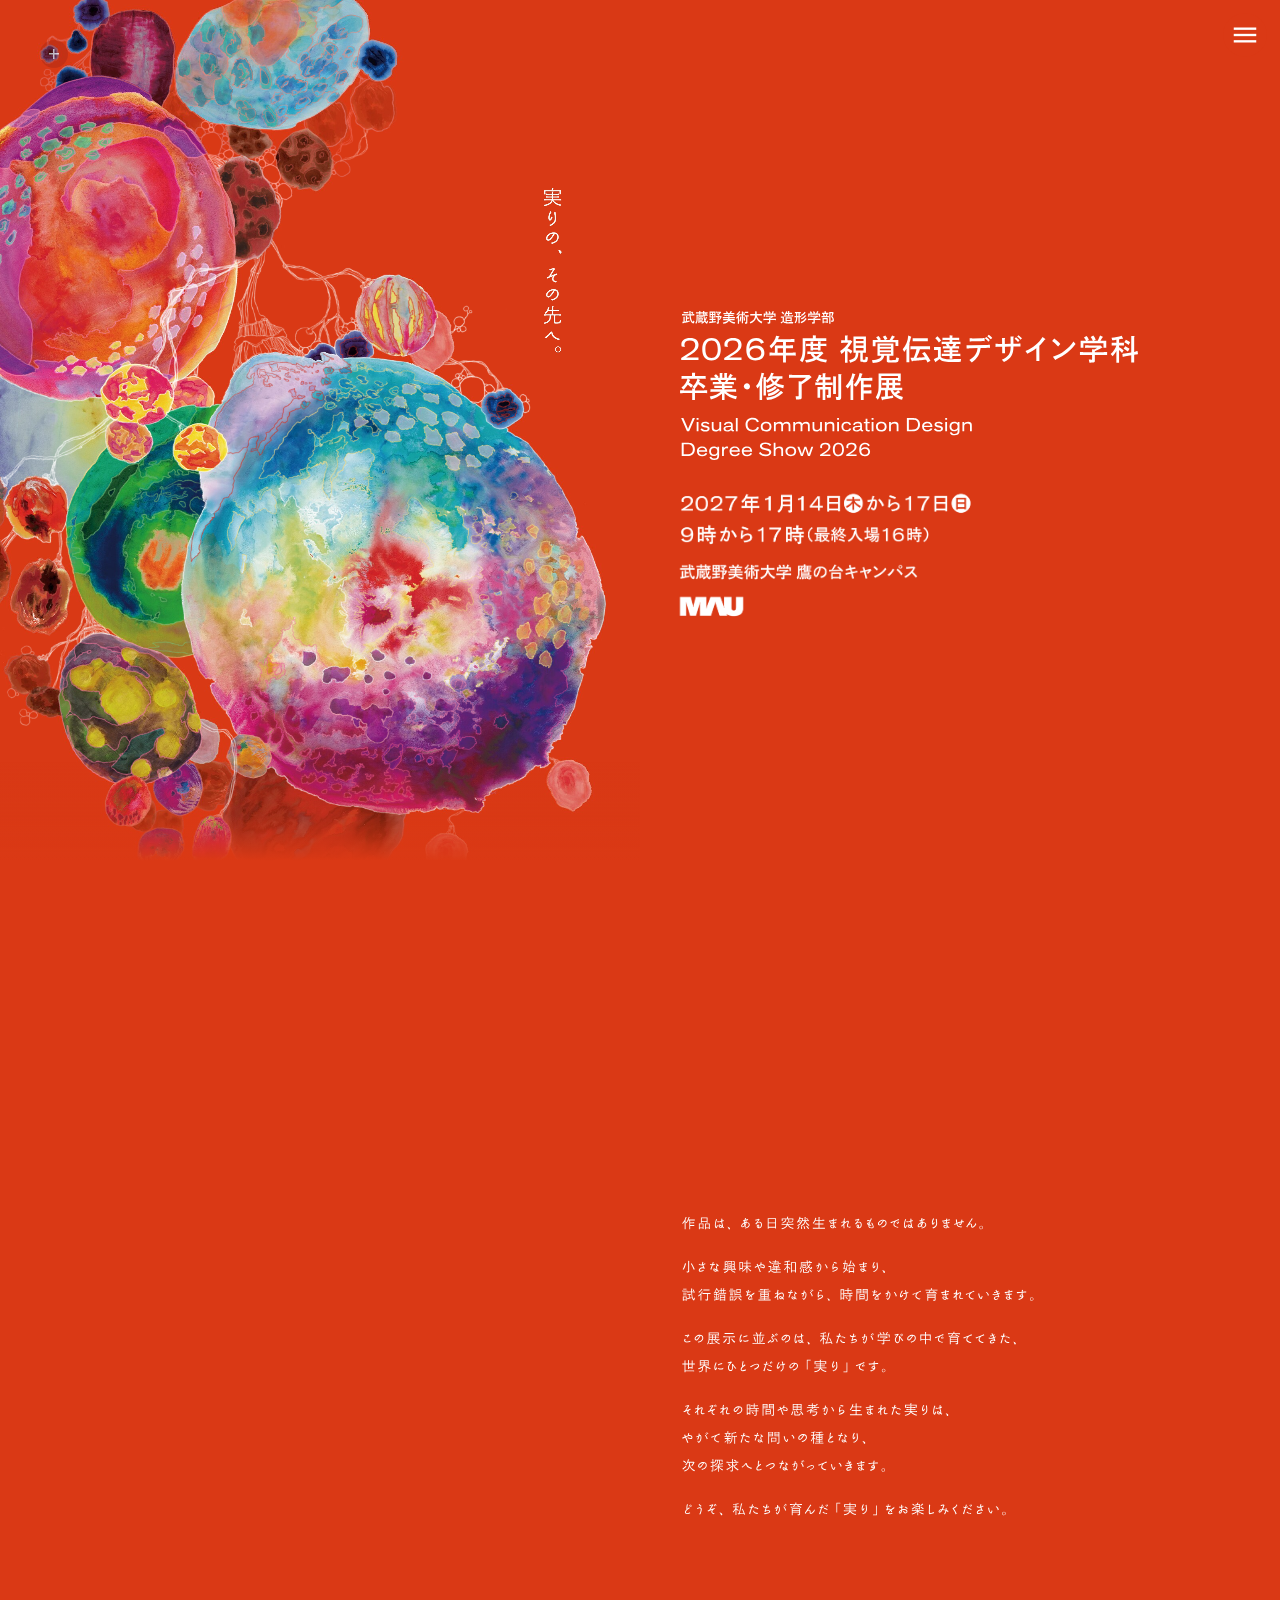
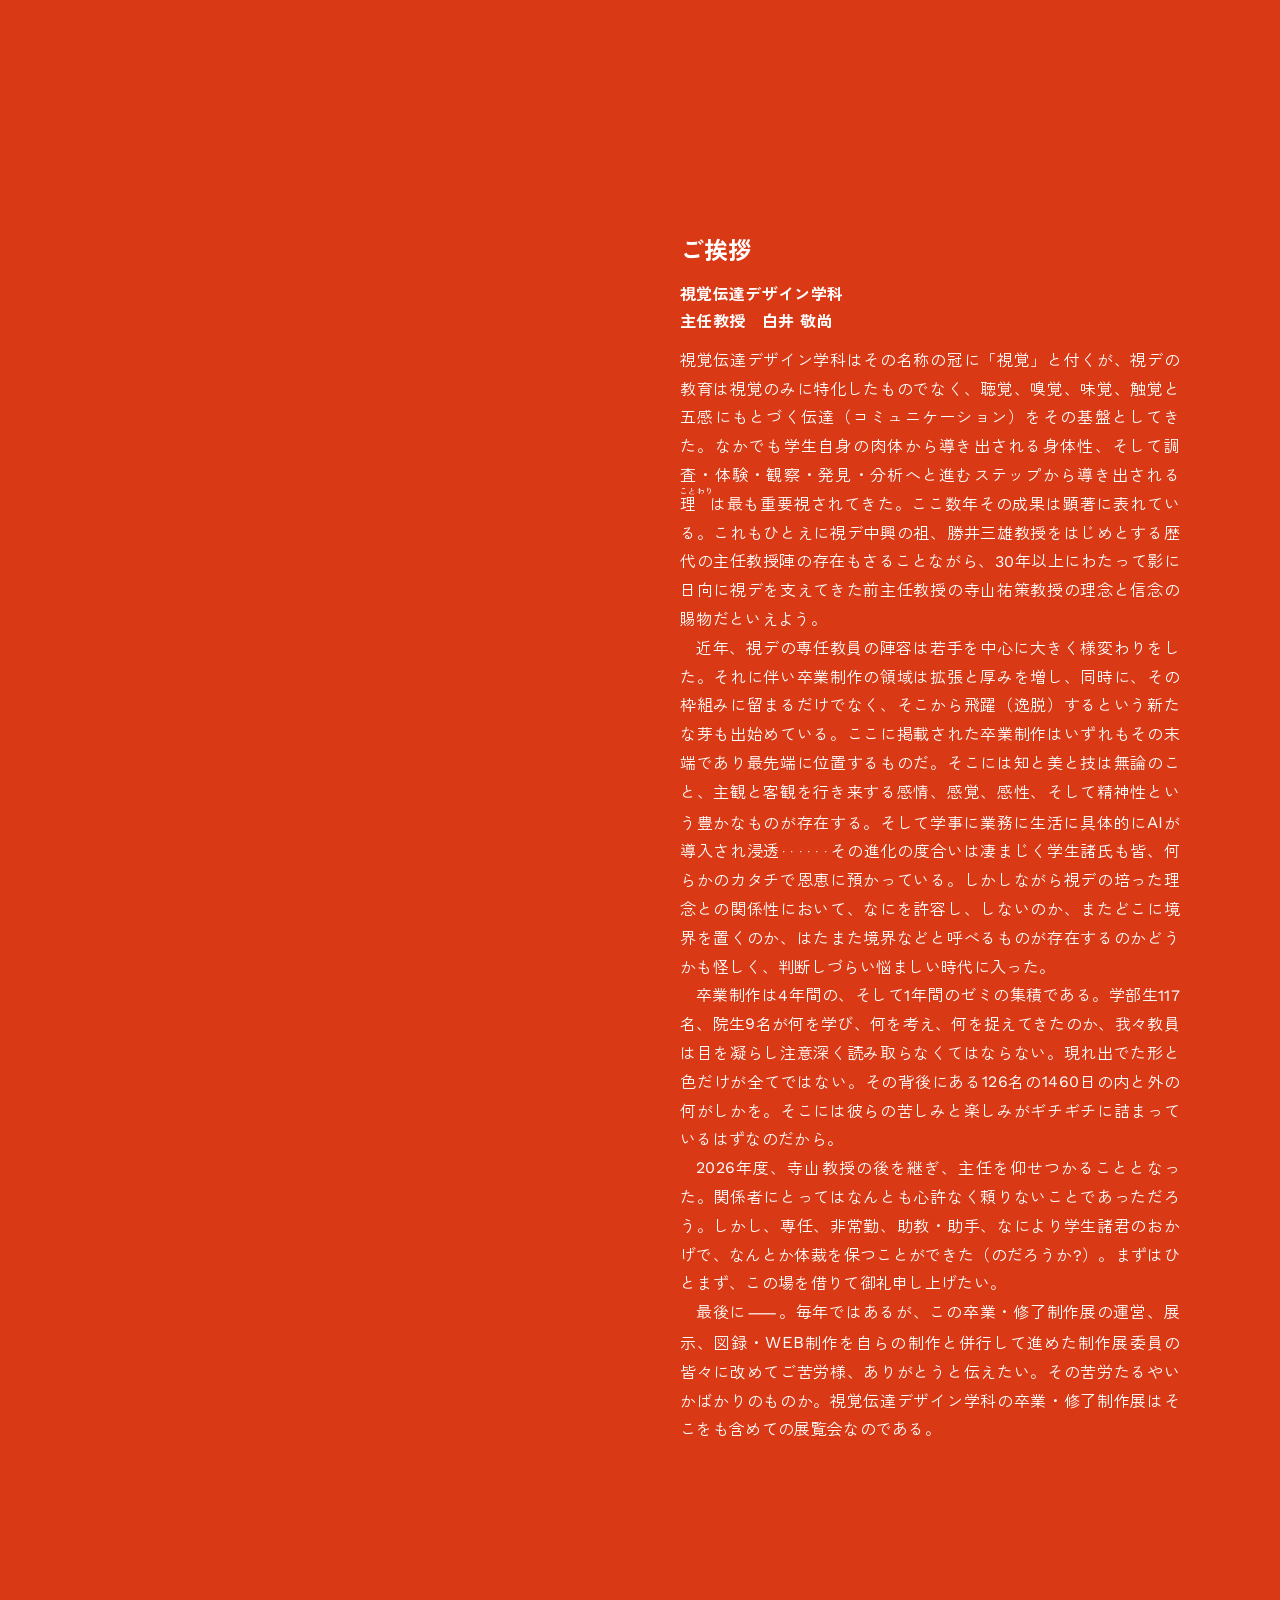
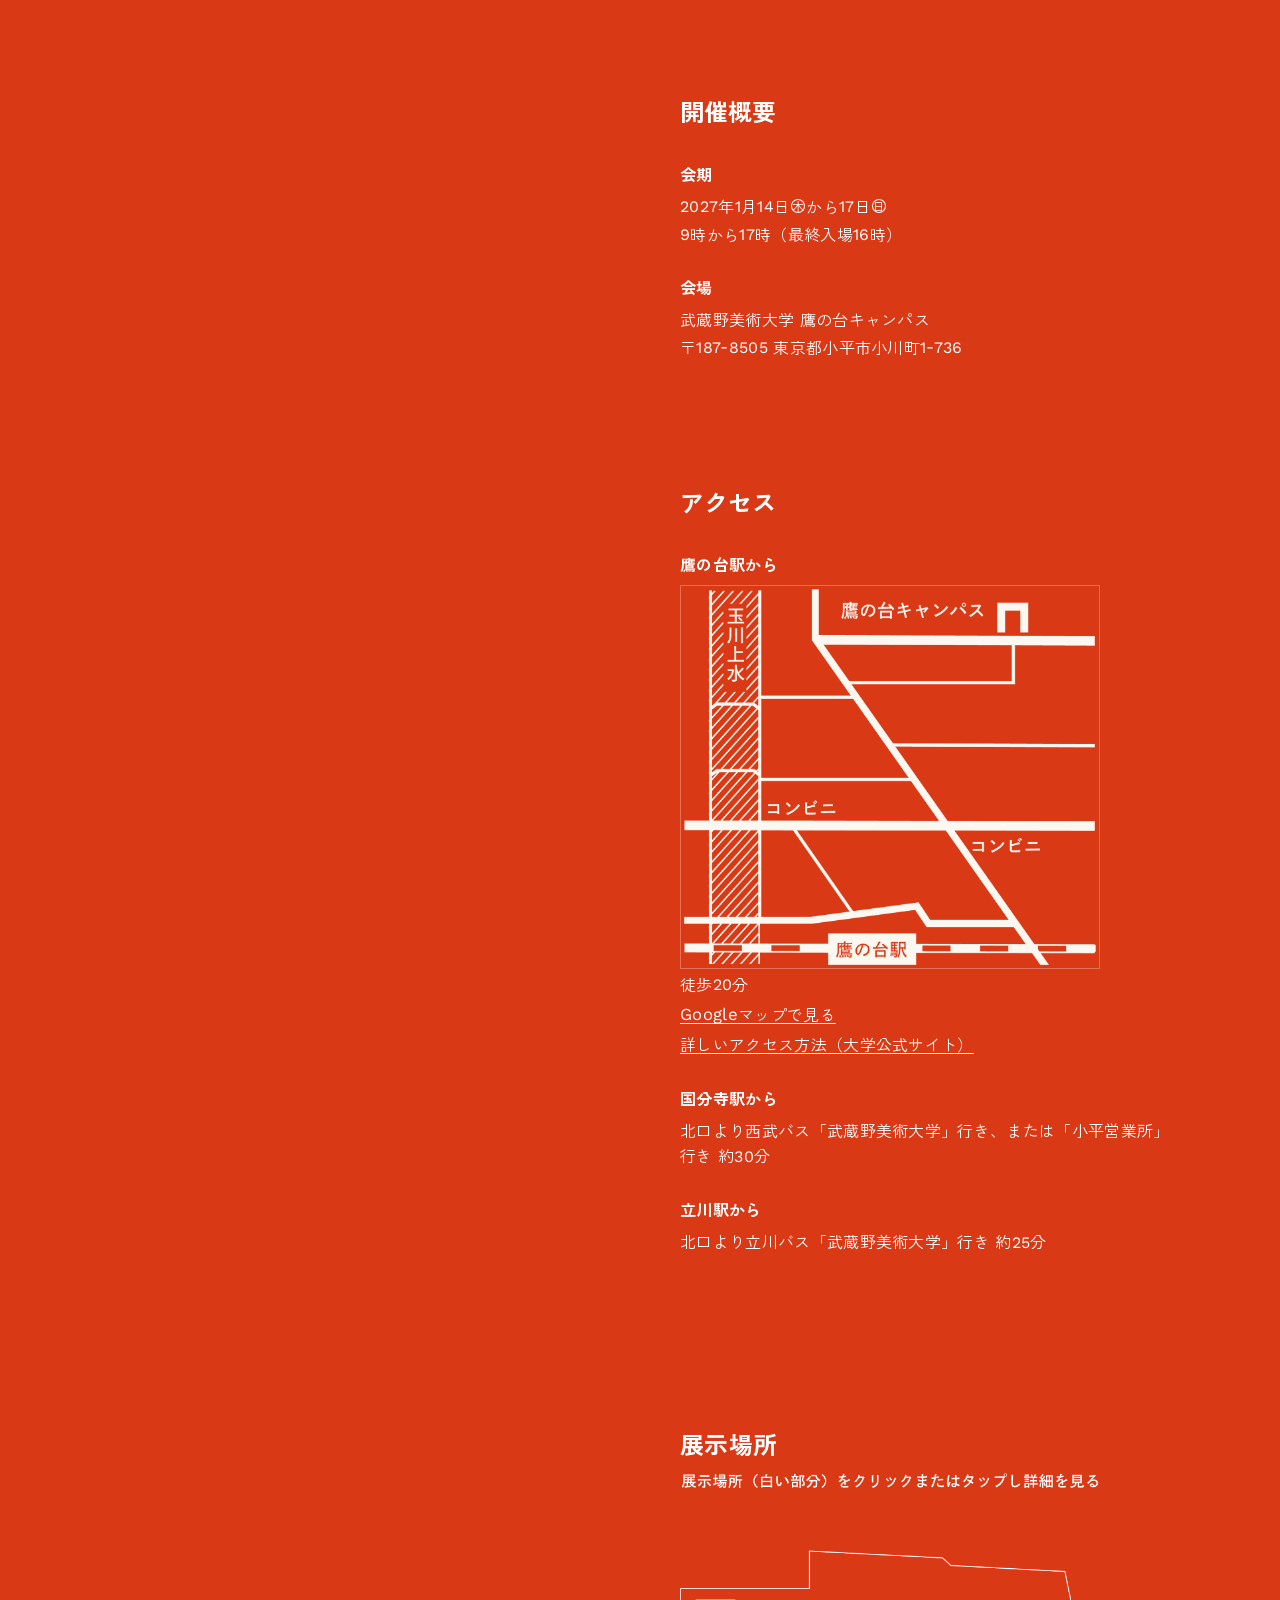
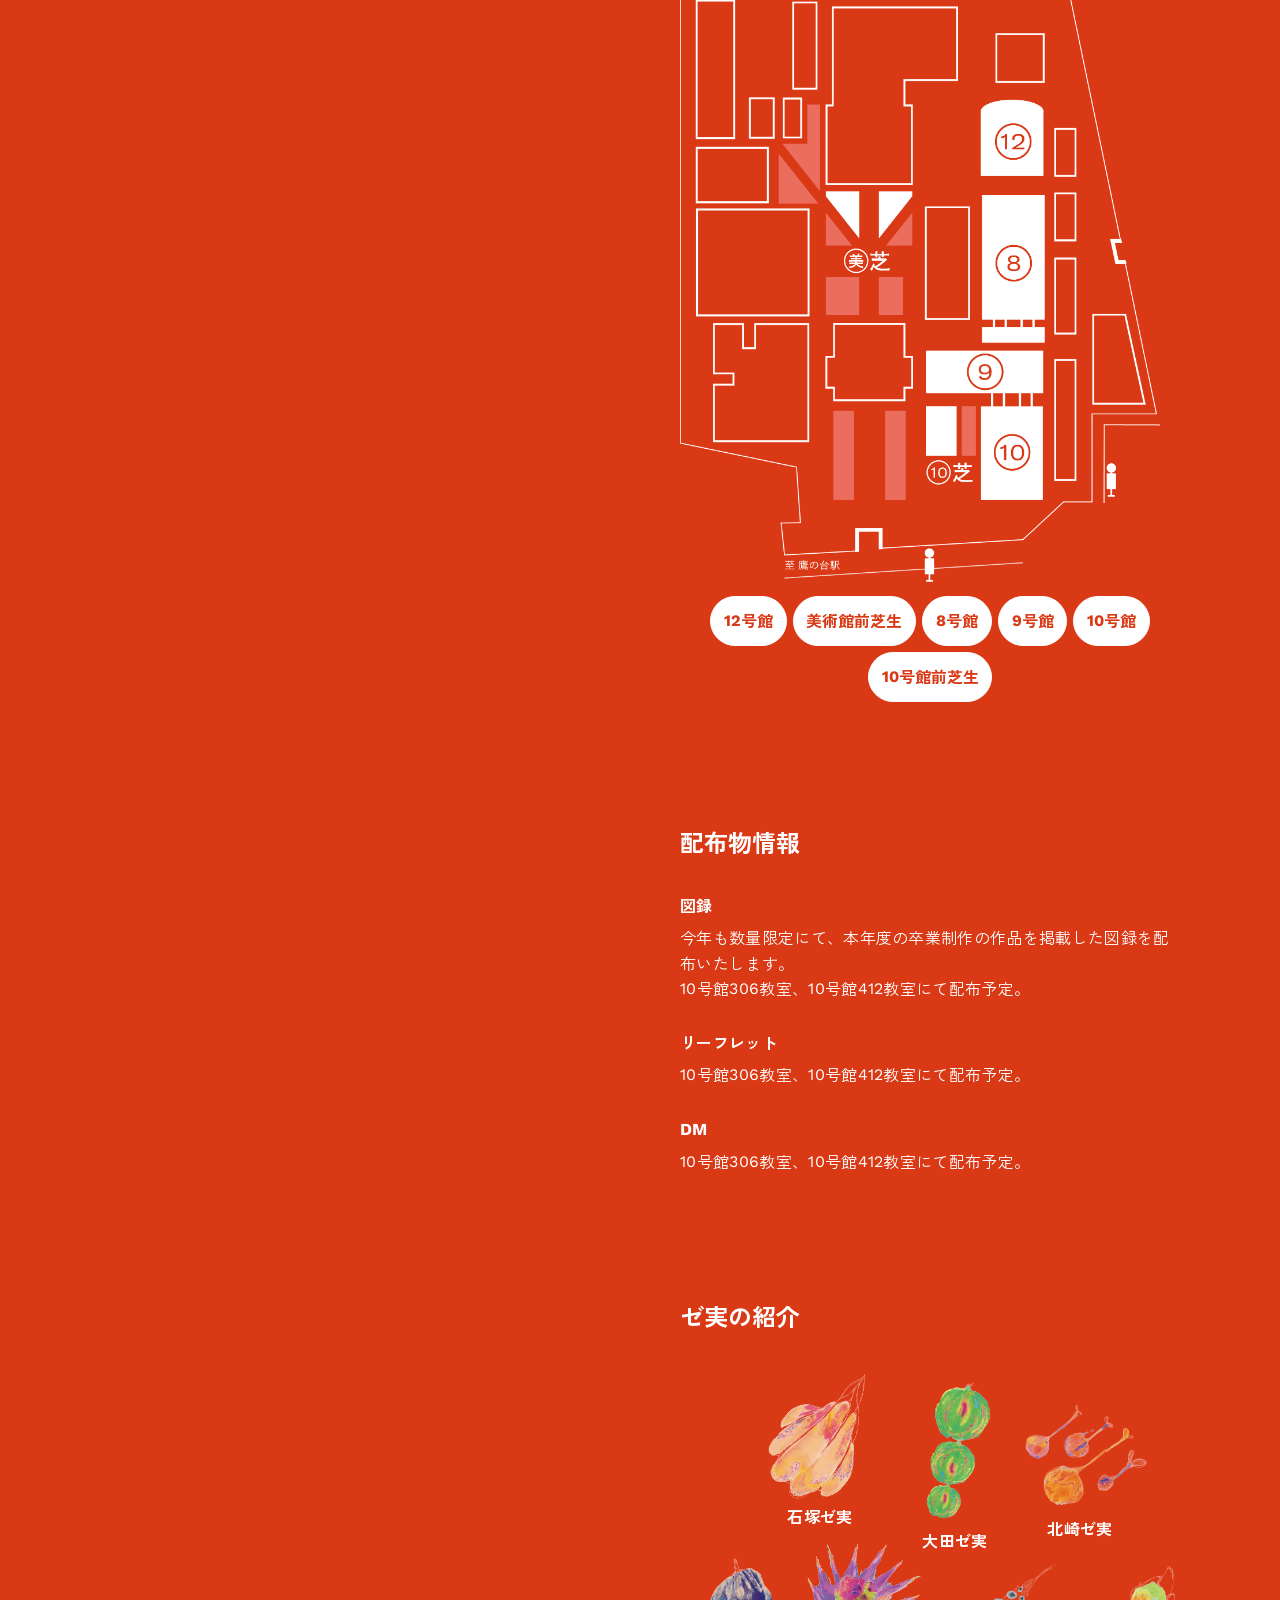
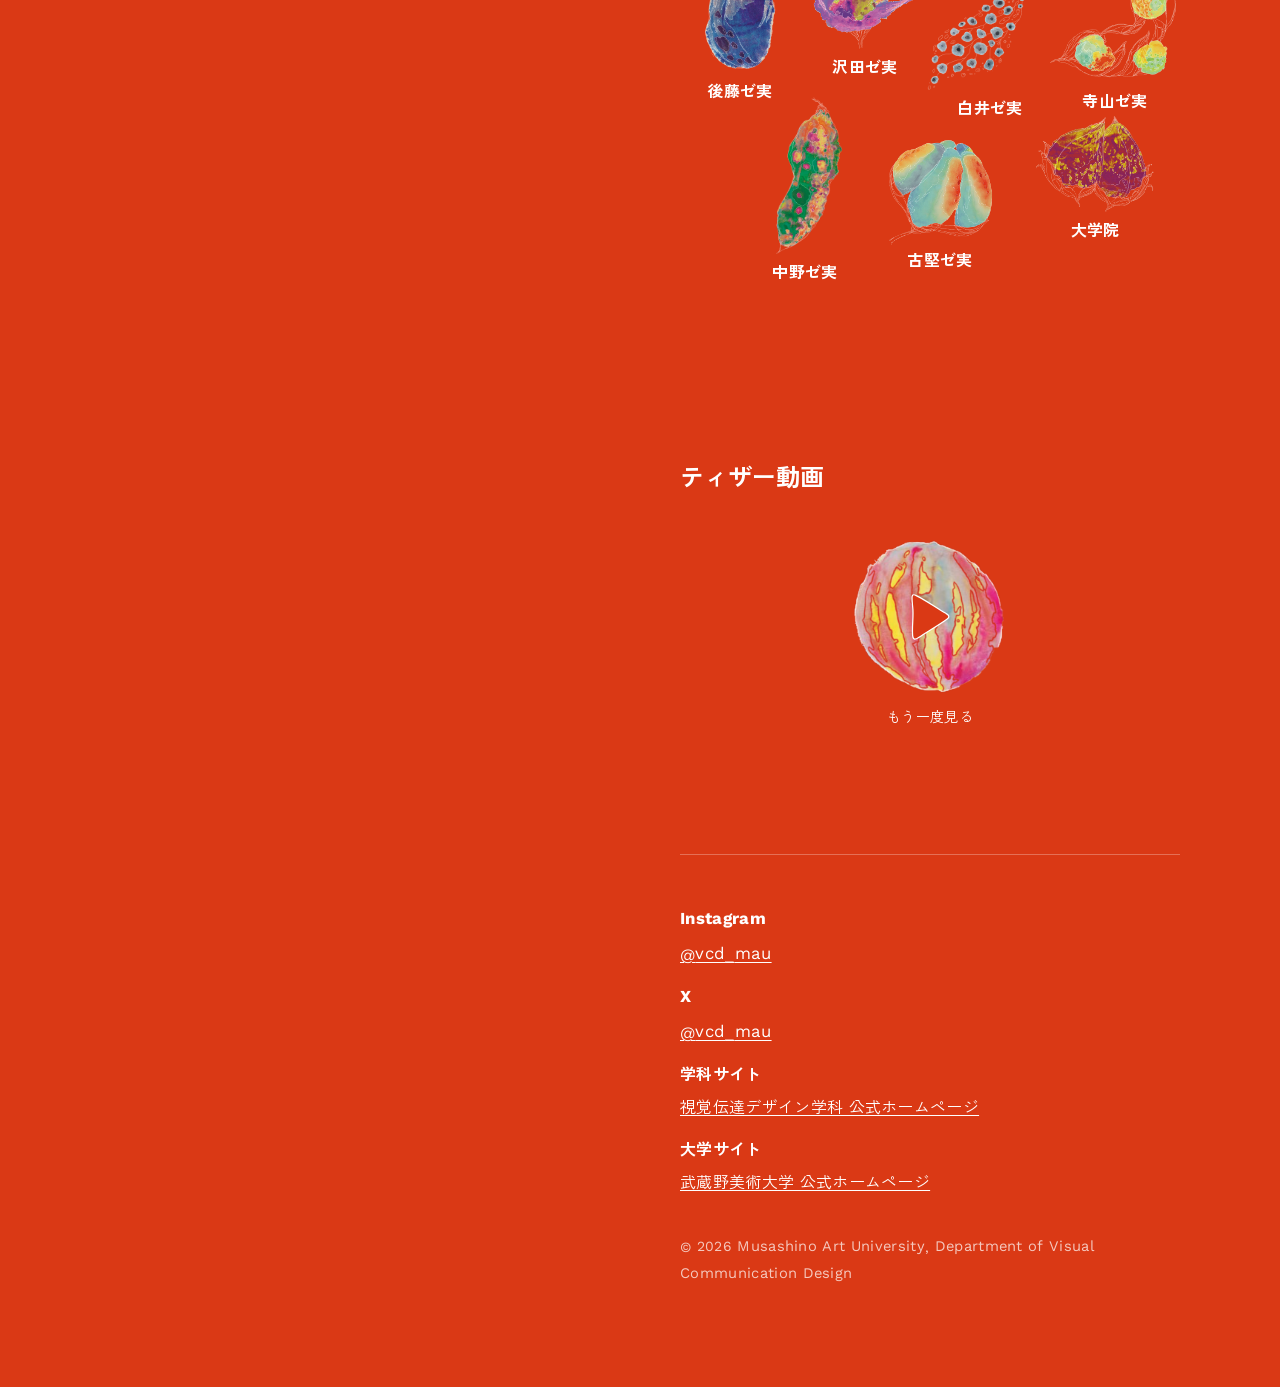
==== commit 51778e70: "Refine seminar navigation and typography" ====
--- a/index.html
+++ b/index.html
@@ -20,7 +20,7 @@
 <link href="https://fonts.googleapis.com/css2?family=Work+Sans:ital,wght@0,400;0,600;0,700;1,600&family=Zen+Kaku+Gothic+New:wght@400;500;700&display=swap" rel="stylesheet">
 <link rel="stylesheet" href="https://cdnjs.cloudflare.com/ajax/libs/font-awesome/6.7.2/css/all.min.css" crossorigin="anonymous" referrerpolicy="no-referrer">
 <!-- ?v= はキャッシュよけ（CSS・JS を変えたら上げる。works/ のページは studio-embed/local/page.template.html） -->
-<link rel="stylesheet" href="assets/style.css?v=20261120m">
+<link rel="stylesheet" href="assets/style.css?v=20261121f">
 <!-- KV の文字（キャッチ・大学名・タイトル・MAU ロゴ）を最初の描画から隠しておく。
      表示は kv.js が KV のアニメーションに合わせて行う。kv.js が動かなかったときのため 10 秒で必ず出す -->
 <script>
@@ -1048,8 +1048,8 @@
       /* layout1 greeting 2026-11-05 */
       .gp.is-on{grid-template-columns:var(--layout1-label-col,152px) minmax(0,1fr);column-gap:var(--layout1-column-gap,20px);row-gap:32px;align-items:start}.gp .h{display:contents}.gp h2{grid-column:1/-1;grid-row:1;font-size:calc(24px * var(--heading-scale,1));line-height:1.4}.gp .by{grid-column:1;grid-row:2;margin:0;padding-top:2px;white-space:nowrap;font-size:var(--layout1-label-size,15px);font-weight:700;line-height:1.64;color:rgb(var(--paper-rgb))}.gp .b{grid-column:2;grid-row:2;min-width:0;padding-right:0;line-height:1.8}.layout1-mobile .gp.is-on{grid-template-columns:1fr;row-gap:6px}.layout1-mobile .gp h2,.layout1-mobile .gp .by,.layout1-mobile .gp .b{grid-column:1;grid-row:auto}.layout1-mobile .gp h2{font-size:calc(24px * var(--heading-scale,1))}.layout1-mobile .gp .b{font-size: 16px}
       </style><script>if(Math.min(screen.width,screen.height)<=690||innerWidth<=560)document.documentElement.classList.add("layout1-mobile");</script>
-      <div class="gx gp" id="gp"><div class="h"><h2>ご挨拶</h2><p class="by">視覚伝達デザイン学科<br>主任教授　白井 敬尚</p></div><div class="b"><p>視覚伝達デザイン学科はその名称の冠に「視覚」と付くが、視デの教育は視覚のみに特化したものでなく、聴覚、嗅覚、味覚、触覚と五感にもとづく伝達（コミュニケーション）をその基盤としてきた。なかでも学生自身の肉体から導き出される身体性、そして調査・体験・観察・発見・分析へと進むステップから導き出される理は最も重要視されてきた。ここ数年その成果は顕著に表れている。これもひとえに視デ中興の祖、勝井三雄教授をはじめとする歴代の主任教授陣の存在もさることながら、30年以上にわたって影に日向に視デを支えてきた前主任教授の寺山祐策教授の理念と信念の賜物だといえよう。</p><p>近年、視デの専任教員の陣容は若手を中心に大きく様変わりをした。それに伴い卒業制作の領域は拡張と厚みを増し、同時に、その枠組みに留まるだけでなく、そこから飛躍（逸脱）するという新たな芽も出始めている。ここに掲載された卒業制作はいずれもその末端であり最先端に位置するものだ。そこには知と美と技は無論のこと、主観と客観を行き来する感情、感覚、感性、そして精神性という豊かなものが存在する。そして学事に業務に生活に具体的にAIが導入され浸透……その進化の度合いは凄まじく学生諸氏も皆、何らかのカタチで恩恵に預かっている。しかしながら視デの培った理念との関係性において、なにを許容し、しないのか、またどこに境界を置くのか、はたまた境界などと呼べるものが存在するのかどうかも怪しく、判断しづらい悩ましい時代に入った。</p><p>卒業制作は4年間の、そして1年間のゼミの集積である。学部生117名、院生9名が何を学び、何を考え、何を捉えてきたのか、我々教員は目を凝らし注意深く読み取らなくてはならない。現れ出でた形と色だけが全てではない。その背後にある126名の1460日の内と外の何がしかを。そこには彼らの苦しみと楽しみがギチギチに詰まっているはずなのだから。</p><p>2026年度、寺山教授の後を継ぎ、主任を仰せつかることとなった。関係者にとってはなんとも心許なく頼りないことであっただろう。しかし、専任、非常勤、助教・助手、なにより学生諸君のおかげで、なんとか体裁を保つことができた（のだろうか?）。まずはひとまず、この場を借りて御礼申し上げたい。</p><p>最後に<span class="greeting-dash">―</span>。毎年ではあるが、この卒業・修了制作展の運営、展示、図録・WEB制作を自らの制作と併行して進めた制作展委員の皆々に改めてご苦労様、ありがとうと伝えたい。その苦労たるやいかばかりのものか。視覚伝達デザイン学科の卒業・修了制作展はそこをも含めての展覧会なのである。</p></div></div>
-      <div class="gx gl" id="gl"><h2>ご挨拶</h2><div class="b"><p>視覚伝達デザイン学科はその名称の冠に「視覚」と付くが、視デの教育は視覚のみに特化したものでなく、聴覚、嗅覚、味覚、触覚と五感にもとづく伝達（コミュニケーション）をその基盤としてきた。なかでも学生自身の肉体から導き出される身体性、そして調査・体験・観察・発見・分析へと進むステップから導き出される理は最も重要視されてきた。ここ数年その成果は顕著に表れている。これもひとえに視デ中興の祖、勝井三雄教授をはじめとする歴代の主任教授陣の存在もさることながら、30年以上にわたって影に日向に視デを支えてきた前主任教授の寺山祐策教授の理念と信念の賜物だといえよう。</p><p>近年、視デの専任教員の陣容は若手を中心に大きく様変わりをした。それに伴い卒業制作の領域は拡張と厚みを増し、同時に、その枠組みに留まるだけでなく、そこから飛躍（逸脱）するという新たな芽も出始めている。ここに掲載された卒業制作はいずれもその末端であり最先端に位置するものだ。そこには知と美と技は無論のこと、主観と客観を行き来する感情、感覚、感性、そして精神性という豊かなものが存在する。そして学事に業務に生活に具体的にAIが導入され浸透……その進化の度合いは凄まじく学生諸氏も皆、何らかのカタチで恩恵に預かっている。しかしながら視デの培った理念との関係性において、なにを許容し、しないのか、またどこに境界を置くのか、はたまた境界などと呼べるものが存在するのかどうかも怪しく、判断しづらい悩ましい時代に入った。</p><p>卒業制作は4年間の、そして1年間のゼミの集積である。学部生117名、院生9名が何を学び、何を考え、何を捉えてきたのか、我々教員は目を凝らし注意深く読み取らなくてはならない。現れ出でた形と色だけが全てではない。その背後にある126名の1460日の内と外の何がしかを。そこには彼らの苦しみと楽しみがギチギチに詰まっているはずなのだから。</p><p>2026年度、寺山教授の後を継ぎ、主任を仰せつかることとなった。関係者にとってはなんとも心許なく頼りないことであっただろう。しかし、専任、非常勤、助教・助手、なにより学生諸君のおかげで、なんとか体裁を保つことができた（のだろうか?）。まずはひとまず、この場を借りて御礼申し上げたい。</p><p>最後に<span class="greeting-dash">―</span>。毎年ではあるが、この卒業・修了制作展の運営、展示、図録・WEB制作を自らの制作と併行して進めた制作展委員の皆々に改めてご苦労様、ありがとうと伝えたい。その苦労たるやいかばかりのものか。視覚伝達デザイン学科の卒業・修了制作展はそこをも含めての展覧会なのである。</p></div><p class="by">視覚伝達デザイン学科<br>主任教授　白井 敬尚</p></div>
+      <div class="gx gp" id="gp"><div class="h"><h2>ご挨拶</h2><p class="by">視覚伝達デザイン学科<br>主任教授　白井 敬尚</p></div><div class="b"><p>視覚伝達デザイン学科はその名称の冠に「視覚」と付くが、視デの教育は視覚のみに特化したものでなく、聴覚、嗅覚、味覚、触覚と五感にもとづく伝達（コミュニケーション）をその基盤としてきた。なかでも学生自身の肉体から導き出される身体性、そして調査・体験・観察・発見・分析へと進むステップから導き出される理は最も重要視されてきた。ここ数年その成果は顕著に表れている。これもひとえに視デ中興の祖、勝井三雄教授をはじめとする歴代の主任教授陣の存在もさることながら、30年以上にわたって影に日向に視デを支えてきた前主任教授の寺山祐策教授の理念と信念の賜物だといえよう。</p><p>近年、視デの専任教員の陣容は若手を中心に大きく様変わりをした。それに伴い卒業制作の領域は拡張と厚みを増し、同時に、その枠組みに留まるだけでなく、そこから飛躍（逸脱）するという新たな芽も出始めている。ここに掲載された卒業制作はいずれもその末端であり最先端に位置するものだ。そこには知と美と技は無論のこと、主観と客観を行き来する感情、感覚、感性、そして精神性という豊かなものが存在する。そして学事に業務に生活に具体的にAIが導入され浸透<span class="greeting-dots">・・・・・・</span>その進化の度合いは凄まじく学生諸氏も皆、何らかのカタチで恩恵に預かっている。しかしながら視デの培った理念との関係性において、なにを許容し、しないのか、またどこに境界を置くのか、はたまた境界などと呼べるものが存在するのかどうかも怪しく、判断しづらい悩ましい時代に入った。</p><p>卒業制作は4年間の、そして1年間のゼミの集積である。学部生117名、院生9名が何を学び、何を考え、何を捉えてきたのか、我々教員は目を凝らし注意深く読み取らなくてはならない。現れ出でた形と色だけが全てではない。その背後にある126名の1460日の内と外の何がしかを。そこには彼らの苦しみと楽しみがギチギチに詰まっているはずなのだから。</p><p>2026年度、寺山教授の後を継ぎ、主任を仰せつかることとなった。関係者にとってはなんとも心許なく頼りないことであっただろう。しかし、専任、非常勤、助教・助手、なにより学生諸君のおかげで、なんとか体裁を保つことができた（のだろうか?）。まずはひとまず、この場を借りて御礼申し上げたい。</p><p>最後に<span class="greeting-dash">―</span>。毎年ではあるが、この卒業・修了制作展の運営、展示、図録・WEB制作を自らの制作と併行して進めた制作展委員の皆々に改めてご苦労様、ありがとうと伝えたい。その苦労たるやいかばかりのものか。視覚伝達デザイン学科の卒業・修了制作展はそこをも含めての展覧会なのである。</p></div></div>
+      <div class="gx gl" id="gl"><h2>ご挨拶</h2><div class="b"><p>視覚伝達デザイン学科はその名称の冠に「視覚」と付くが、視デの教育は視覚のみに特化したものでなく、聴覚、嗅覚、味覚、触覚と五感にもとづく伝達（コミュニケーション）をその基盤としてきた。なかでも学生自身の肉体から導き出される身体性、そして調査・体験・観察・発見・分析へと進むステップから導き出される理は最も重要視されてきた。ここ数年その成果は顕著に表れている。これもひとえに視デ中興の祖、勝井三雄教授をはじめとする歴代の主任教授陣の存在もさることながら、30年以上にわたって影に日向に視デを支えてきた前主任教授の寺山祐策教授の理念と信念の賜物だといえよう。</p><p>近年、視デの専任教員の陣容は若手を中心に大きく様変わりをした。それに伴い卒業制作の領域は拡張と厚みを増し、同時に、その枠組みに留まるだけでなく、そこから飛躍（逸脱）するという新たな芽も出始めている。ここに掲載された卒業制作はいずれもその末端であり最先端に位置するものだ。そこには知と美と技は無論のこと、主観と客観を行き来する感情、感覚、感性、そして精神性という豊かなものが存在する。そして学事に業務に生活に具体的にAIが導入され浸透<span class="greeting-dots">・・・・・・</span>その進化の度合いは凄まじく学生諸氏も皆、何らかのカタチで恩恵に預かっている。しかしながら視デの培った理念との関係性において、なにを許容し、しないのか、またどこに境界を置くのか、はたまた境界などと呼べるものが存在するのかどうかも怪しく、判断しづらい悩ましい時代に入った。</p><p>卒業制作は4年間の、そして1年間のゼミの集積である。学部生117名、院生9名が何を学び、何を考え、何を捉えてきたのか、我々教員は目を凝らし注意深く読み取らなくてはならない。現れ出でた形と色だけが全てではない。その背後にある126名の1460日の内と外の何がしかを。そこには彼らの苦しみと楽しみがギチギチに詰まっているはずなのだから。</p><p>2026年度、寺山教授の後を継ぎ、主任を仰せつかることとなった。関係者にとってはなんとも心許なく頼りないことであっただろう。しかし、専任、非常勤、助教・助手、なにより学生諸君のおかげで、なんとか体裁を保つことができた（のだろうか?）。まずはひとまず、この場を借りて御礼申し上げたい。</p><p>最後に<span class="greeting-dash">―</span>。毎年ではあるが、この卒業・修了制作展の運営、展示、図録・WEB制作を自らの制作と併行して進めた制作展委員の皆々に改めてご苦労様、ありがとうと伝えたい。その苦労たるやいかばかりのものか。視覚伝達デザイン学科の卒業・修了制作展はそこをも含めての展覧会なのである。</p></div><p class="by">視覚伝達デザイン学科<br>主任教授　白井 敬尚</p></div>
       <div class="gc" id="gc">
       <div id="stage" role="button" tabindex="0" aria-expanded="false" aria-controls="letter" aria-label="ご挨拶の便箋を開く">
         <div class="back" aria-hidden="true"></div>
@@ -1061,7 +1061,7 @@
         <article class="letter" id="letter">
           <div class="sheet">
             <div class="head"><h2>ご挨拶</h2></div><!-- 見出しの上の「Greeting」は外した（2026-10-28） -->
-            <div class="body"><p>視覚伝達デザイン学科はその名称の冠に「視覚」と付くが、視デの教育は視覚のみに特化したものでなく、聴覚、嗅覚、味覚、触覚と五感にもとづく伝達（コミュニケーション）をその基盤としてきた。なかでも学生自身の肉体から導き出される身体性、そして調査・体験・観察・発見・分析へと進むステップから導き出される理は最も重要視されてきた。ここ数年その成果は顕著に表れている。これもひとえに視デ中興の祖、勝井三雄教授をはじめとする歴代の主任教授陣の存在もさることながら、30年以上にわたって影に日向に視デを支えてきた前主任教授の寺山祐策教授の理念と信念の賜物だといえよう。</p><p>近年、視デの専任教員の陣容は若手を中心に大きく様変わりをした。それに伴い卒業制作の領域は拡張と厚みを増し、同時に、その枠組みに留まるだけでなく、そこから飛躍（逸脱）するという新たな芽も出始めている。ここに掲載された卒業制作はいずれもその末端であり最先端に位置するものだ。そこには知と美と技は無論のこと、主観と客観を行き来する感情、感覚、感性、そして精神性という豊かなものが存在する。そして学事に業務に生活に具体的にAIが導入され浸透……その進化の度合いは凄まじく学生諸氏も皆、何らかのカタチで恩恵に預かっている。しかしながら視デの培った理念との関係性において、なにを許容し、しないのか、またどこに境界を置くのか、はたまた境界などと呼べるものが存在するのかどうかも怪しく、判断しづらい悩ましい時代に入った。</p><p>卒業制作は4年間の、そして1年間のゼミの集積である。学部生117名、院生9名が何を学び、何を考え、何を捉えてきたのか、我々教員は目を凝らし注意深く読み取らなくてはならない。現れ出でた形と色だけが全てではない。その背後にある126名の1460日の内と外の何がしかを。そこには彼らの苦しみと楽しみがギチギチに詰まっているはずなのだから。</p><p>2026年度、寺山教授の後を継ぎ、主任を仰せつかることとなった。関係者にとってはなんとも心許なく頼りないことであっただろう。しかし、専任、非常勤、助教・助手、なにより学生諸君のおかげで、なんとか体裁を保つことができた（のだろうか?）。まずはひとまず、この場を借りて御礼申し上げたい。</p><p>最後に<span class="greeting-dash">―</span>。毎年ではあるが、この卒業・修了制作展の運営、展示、図録・WEB制作を自らの制作と併行して進めた制作展委員の皆々に改めてご苦労様、ありがとうと伝えたい。その苦労たるやいかばかりのものか。視覚伝達デザイン学科の卒業・修了制作展はそこをも含めての展覧会なのである。</p></div>
+            <div class="body"><p>視覚伝達デザイン学科はその名称の冠に「視覚」と付くが、視デの教育は視覚のみに特化したものでなく、聴覚、嗅覚、味覚、触覚と五感にもとづく伝達（コミュニケーション）をその基盤としてきた。なかでも学生自身の肉体から導き出される身体性、そして調査・体験・観察・発見・分析へと進むステップから導き出される理は最も重要視されてきた。ここ数年その成果は顕著に表れている。これもひとえに視デ中興の祖、勝井三雄教授をはじめとする歴代の主任教授陣の存在もさることながら、30年以上にわたって影に日向に視デを支えてきた前主任教授の寺山祐策教授の理念と信念の賜物だといえよう。</p><p>近年、視デの専任教員の陣容は若手を中心に大きく様変わりをした。それに伴い卒業制作の領域は拡張と厚みを増し、同時に、その枠組みに留まるだけでなく、そこから飛躍（逸脱）するという新たな芽も出始めている。ここに掲載された卒業制作はいずれもその末端であり最先端に位置するものだ。そこには知と美と技は無論のこと、主観と客観を行き来する感情、感覚、感性、そして精神性という豊かなものが存在する。そして学事に業務に生活に具体的にAIが導入され浸透<span class="greeting-dots">・・・・・・</span>その進化の度合いは凄まじく学生諸氏も皆、何らかのカタチで恩恵に預かっている。しかしながら視デの培った理念との関係性において、なにを許容し、しないのか、またどこに境界を置くのか、はたまた境界などと呼べるものが存在するのかどうかも怪しく、判断しづらい悩ましい時代に入った。</p><p>卒業制作は4年間の、そして1年間のゼミの集積である。学部生117名、院生9名が何を学び、何を考え、何を捉えてきたのか、我々教員は目を凝らし注意深く読み取らなくてはならない。現れ出でた形と色だけが全てではない。その背後にある126名の1460日の内と外の何がしかを。そこには彼らの苦しみと楽しみがギチギチに詰まっているはずなのだから。</p><p>2026年度、寺山教授の後を継ぎ、主任を仰せつかることとなった。関係者にとってはなんとも心許なく頼りないことであっただろう。しかし、専任、非常勤、助教・助手、なにより学生諸君のおかげで、なんとか体裁を保つことができた（のだろうか?）。まずはひとまず、この場を借りて御礼申し上げたい。</p><p>最後に<span class="greeting-dash">―</span>。毎年ではあるが、この卒業・修了制作展の運営、展示、図録・WEB制作を自らの制作と併行して進めた制作展委員の皆々に改めてご苦労様、ありがとうと伝えたい。その苦労たるやいかばかりのものか。視覚伝達デザイン学科の卒業・修了制作展はそこをも含めての展覧会なのである。</p></div>
             <div class="sign"><span class="dept">視覚伝達デザイン学科</span><span class="prof">主任教授　白井 敬尚</span></div>
           </div>
         </article>
@@ -1150,7 +1150,7 @@
     <!-- greeting-c:end -->
     <div class="section__body reveal">
       <p>視覚伝達デザイン学科はその名称の冠に「視覚」と付くが、視デの教育は視覚のみに特化したものでなく、聴覚、嗅覚、味覚、触覚と五感にもとづく伝達（コミュニケーション）をその基盤としてきた。なかでも学生自身の肉体から導き出される身体性、そして調査・体験・観察・発見・分析へと進むステップから導き出される<ruby>理<rt>ことわり</rt></ruby>は最も重要視されてきた。ここ数年その成果は顕著に表れている。これもひとえに視デ中興の祖、勝井三雄教授をはじめとする歴代の主任教授陣の存在もさることながら、30年以上にわたって影に日向に視デを支えてきた前主任教授の寺山祐策教授の理念と信念の賜物だといえよう。</p>
-      <p>近年、視デの専任教員の陣容は若手を中心に大きく様変わりをした。それに伴い卒業制作の領域は拡張と厚みを増し、同時に、その枠組みに留まるだけでなく、そこから飛躍（逸脱）するという新たな芽も出始めている。ここに掲載された卒業制作はいずれもその末端であり最先端に位置するものだ。そこには知と美と技は無論のこと、主観と客観を行き来する感情、感覚、感性、そして精神性という豊かなものが存在する。そして学事に業務に生活に具体的にAIが導入され浸透……その進化の度合いは凄まじく学生諸氏も皆、何らかのカタチで恩恵に預かっている。しかしながら視デの培った理念との関係性において、なにを許容し、しないのか、またどこに境界を置くのか、はたまた境界などと呼べるものが存在するのかどうかも怪しく、判断しづらい悩ましい時代に入った。</p>
+      <p>近年、視デの専任教員の陣容は若手を中心に大きく様変わりをした。それに伴い卒業制作の領域は拡張と厚みを増し、同時に、その枠組みに留まるだけでなく、そこから飛躍（逸脱）するという新たな芽も出始めている。ここに掲載された卒業制作はいずれもその末端であり最先端に位置するものだ。そこには知と美と技は無論のこと、主観と客観を行き来する感情、感覚、感性、そして精神性という豊かなものが存在する。そして学事に業務に生活に具体的にAIが導入され浸透<span class="greeting-dots">・・・・・・</span>その進化の度合いは凄まじく学生諸氏も皆、何らかのカタチで恩恵に預かっている。しかしながら視デの培った理念との関係性において、なにを許容し、しないのか、またどこに境界を置くのか、はたまた境界などと呼べるものが存在するのかどうかも怪しく、判断しづらい悩ましい時代に入った。</p>
       <p>卒業制作は4年間の、そして1年間のゼミの集積である。学部生117名、院生9名が何を学び、何を考え、何を捉えてきたのか、我々教員は目を凝らし注意深く読み取らなくてはならない。現れ出でた形と色だけが全てではない。その背後にある126名の1460日の内と外の何がしかを。そこには彼らの苦しみと楽しみがギチギチに詰まっているはずなのだから。</p>
       <p>2026年度、寺山教授の後を継ぎ、主任を仰せつかることとなった。関係者にとってはなんとも心許なく頼りないことであっただろう。しかし、専任、非常勤、助教・助手、なにより学生諸君のおかげで、なんとか体裁を保つことができた（のだろうか?）。まずはひとまず、この場を借りて御礼申し上げたい。</p>
       <p>最後に<span class="greeting-dash">―</span>。毎年ではあるが、この卒業・修了制作展の運営、展示、図録・WEB制作を自らの制作と併行して進めた制作展委員の皆々に改めてご苦労様、ありがとうと伝えたい。その苦労たるやいかばかりのものか。視覚伝達デザイン学科の卒業・修了制作展はそこをも含めての展覧会なのである。</p>
@@ -1893,7 +1893,7 @@
 <script src="assets/script.js?v=202611081240" defer></script>
 <script src="assets/fruit-features.js?v=20261109" defer></script>
 <script src="assets/fruit-intro.js?v=20261111d" defer></script>
-<script src="assets/fruit-linked.js?v=20261119q" defer></script>
+<script src="assets/fruit-linked.js?v=20261121a" defer></script>
   <dialog class="motion-intro" id="motion-intro" aria-label="オープニング動画">
     <span class="motion-intro__focus" tabindex="-1" aria-label="オープニング動画"></span>
     <button class="motion-intro__close" type="button" aria-label="動画を閉じる">×</button>
@@ -1980,6 +1980,6 @@
   </script>
 <script src="assets/catalog-carousel.js?v=20261109"></script>
 <script src="assets/floor-guide.js?v=20261120west4"></script>
-<script src="assets/latin-baseline.js?v=20261111c" defer></script>
+<script src="assets/latin-baseline.js?v=20261121a" defer></script>
 </body>
 </html>
--- a/assets/style.css
+++ b/assets/style.css
@@ -1604,6 +1604,8 @@
 
 /* 欧文・数字をわずかに持ち上げる。 */
 .latin-baseline { position: relative; top: -0.05em; }
+.latin-baseline--hyphen { top: -0.12em; }
+.greeting-dots { font-size: .5em; letter-spacing: 0; vertical-align: .2em; }
 
 /* ティザーと共通の開催情報画像。内容は読み上げ用の HTML に残す。 */
 body.home .kv-info__art { position: relative; width: min(100%, 600px); }
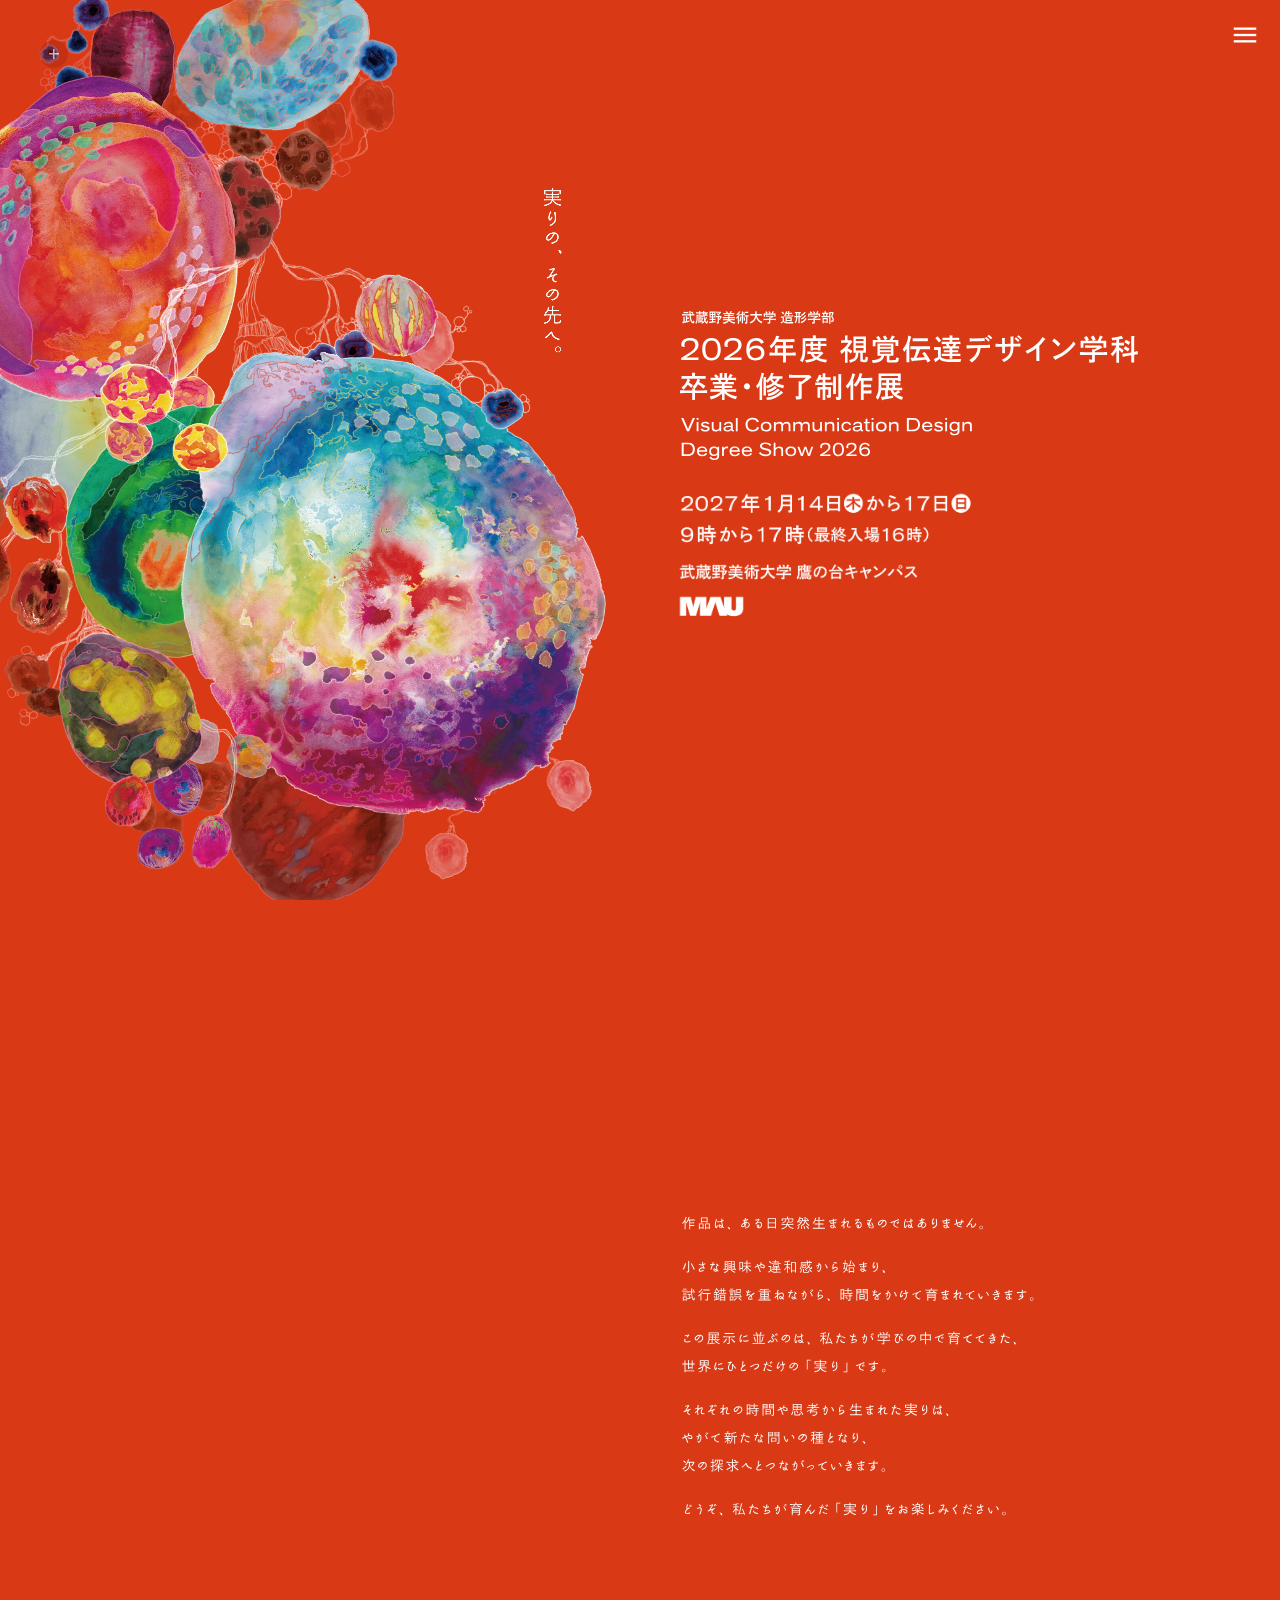
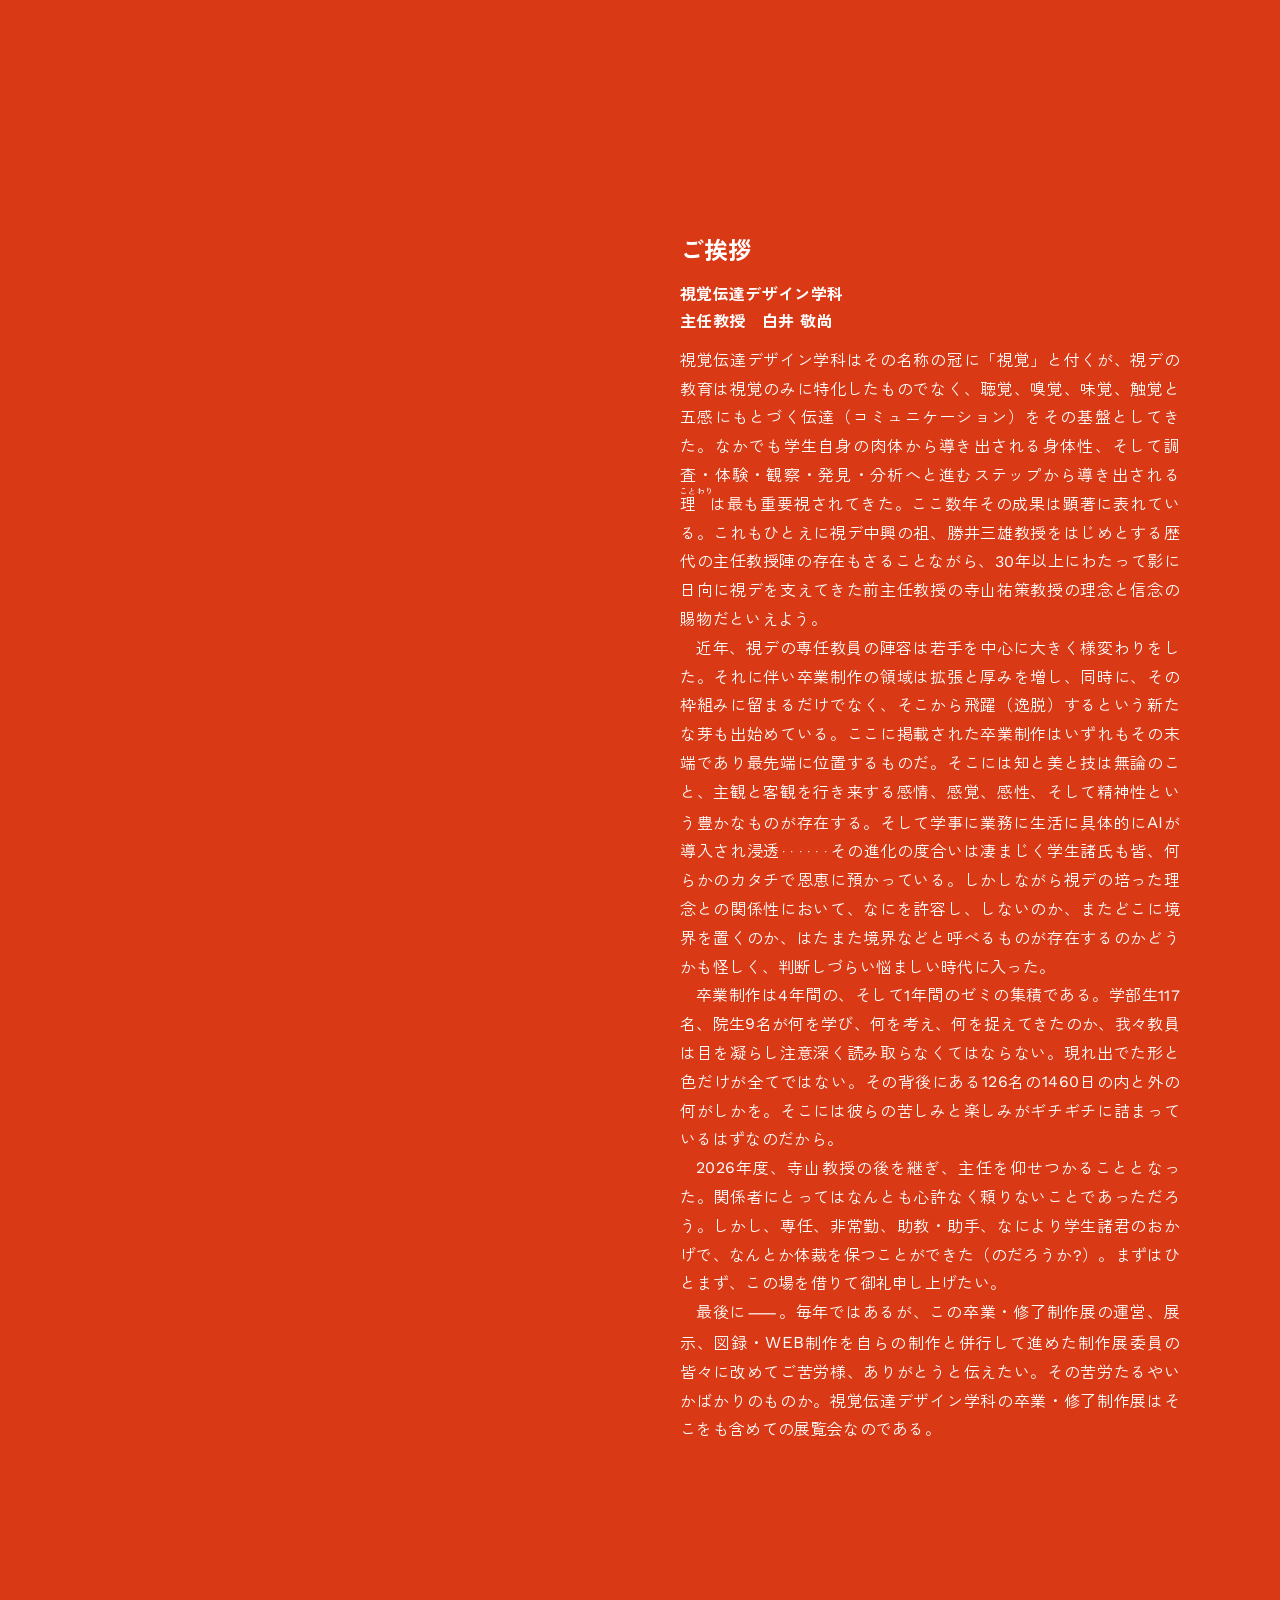
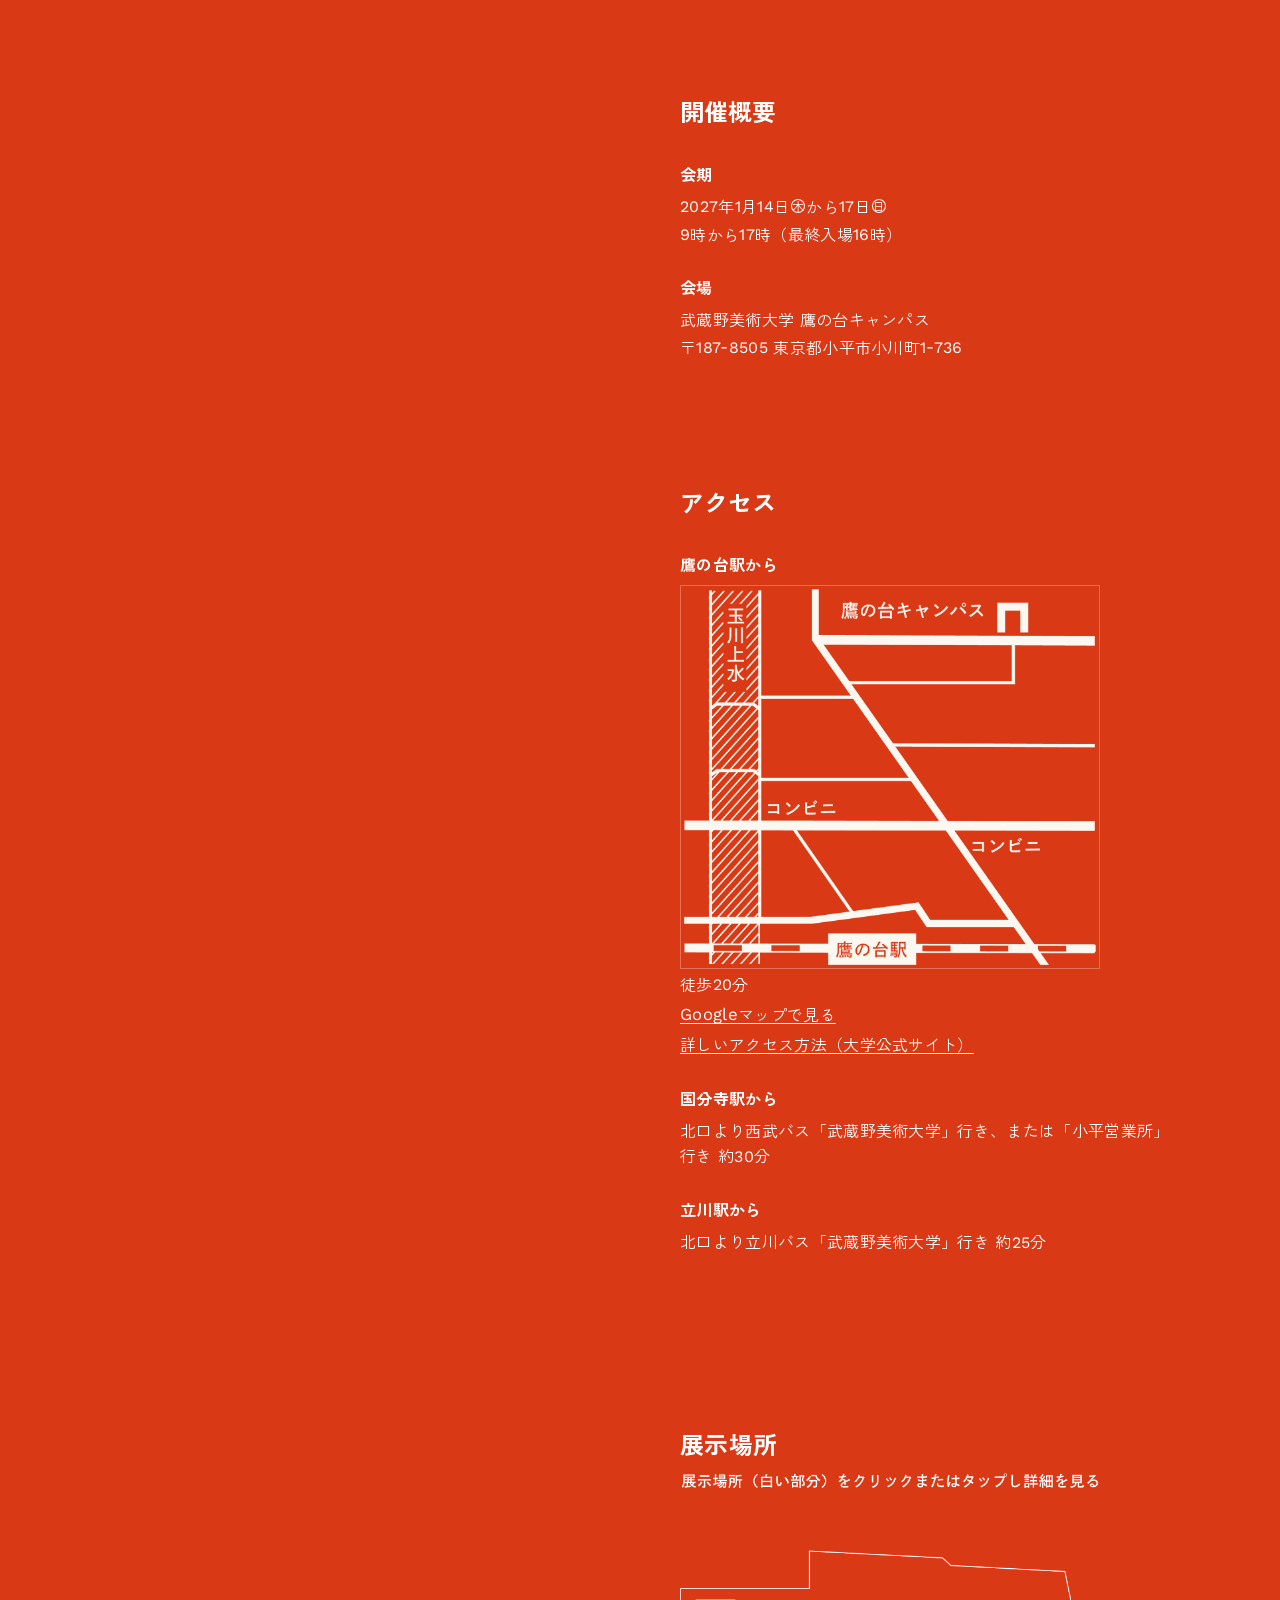
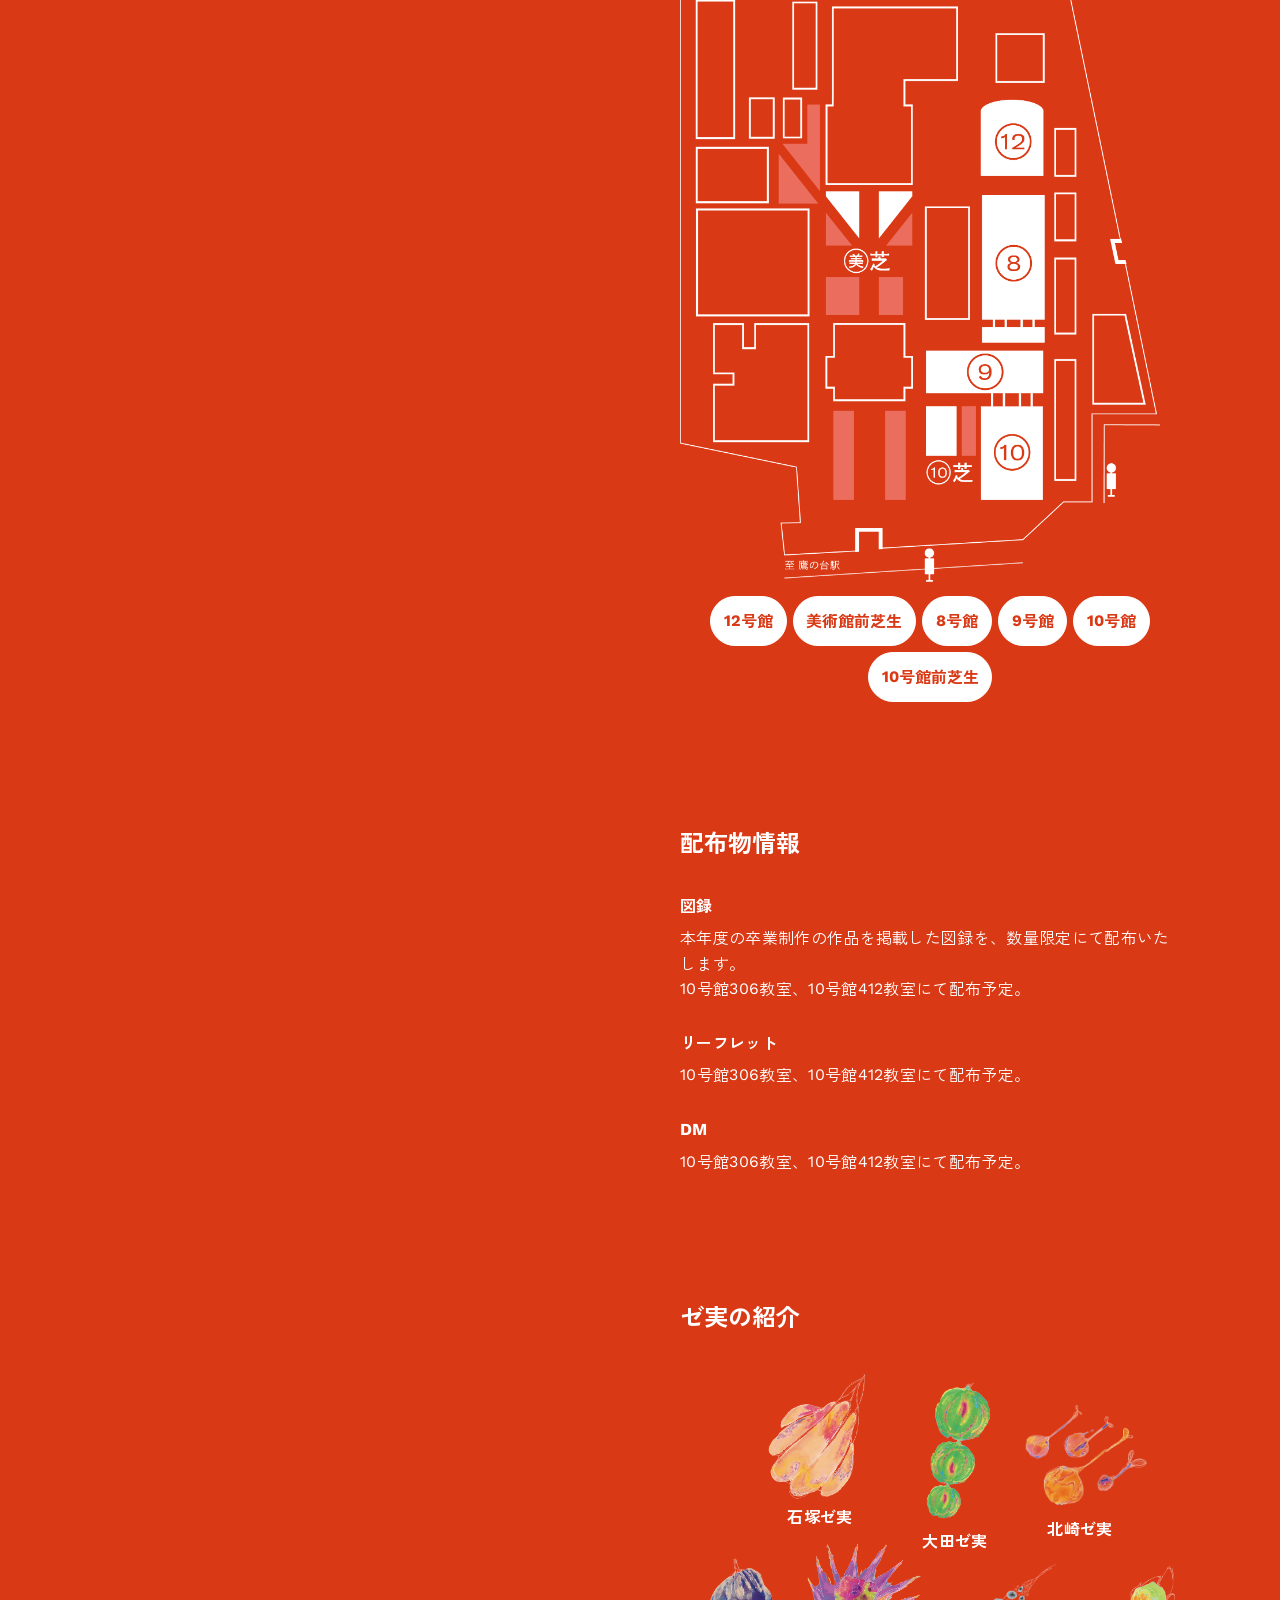
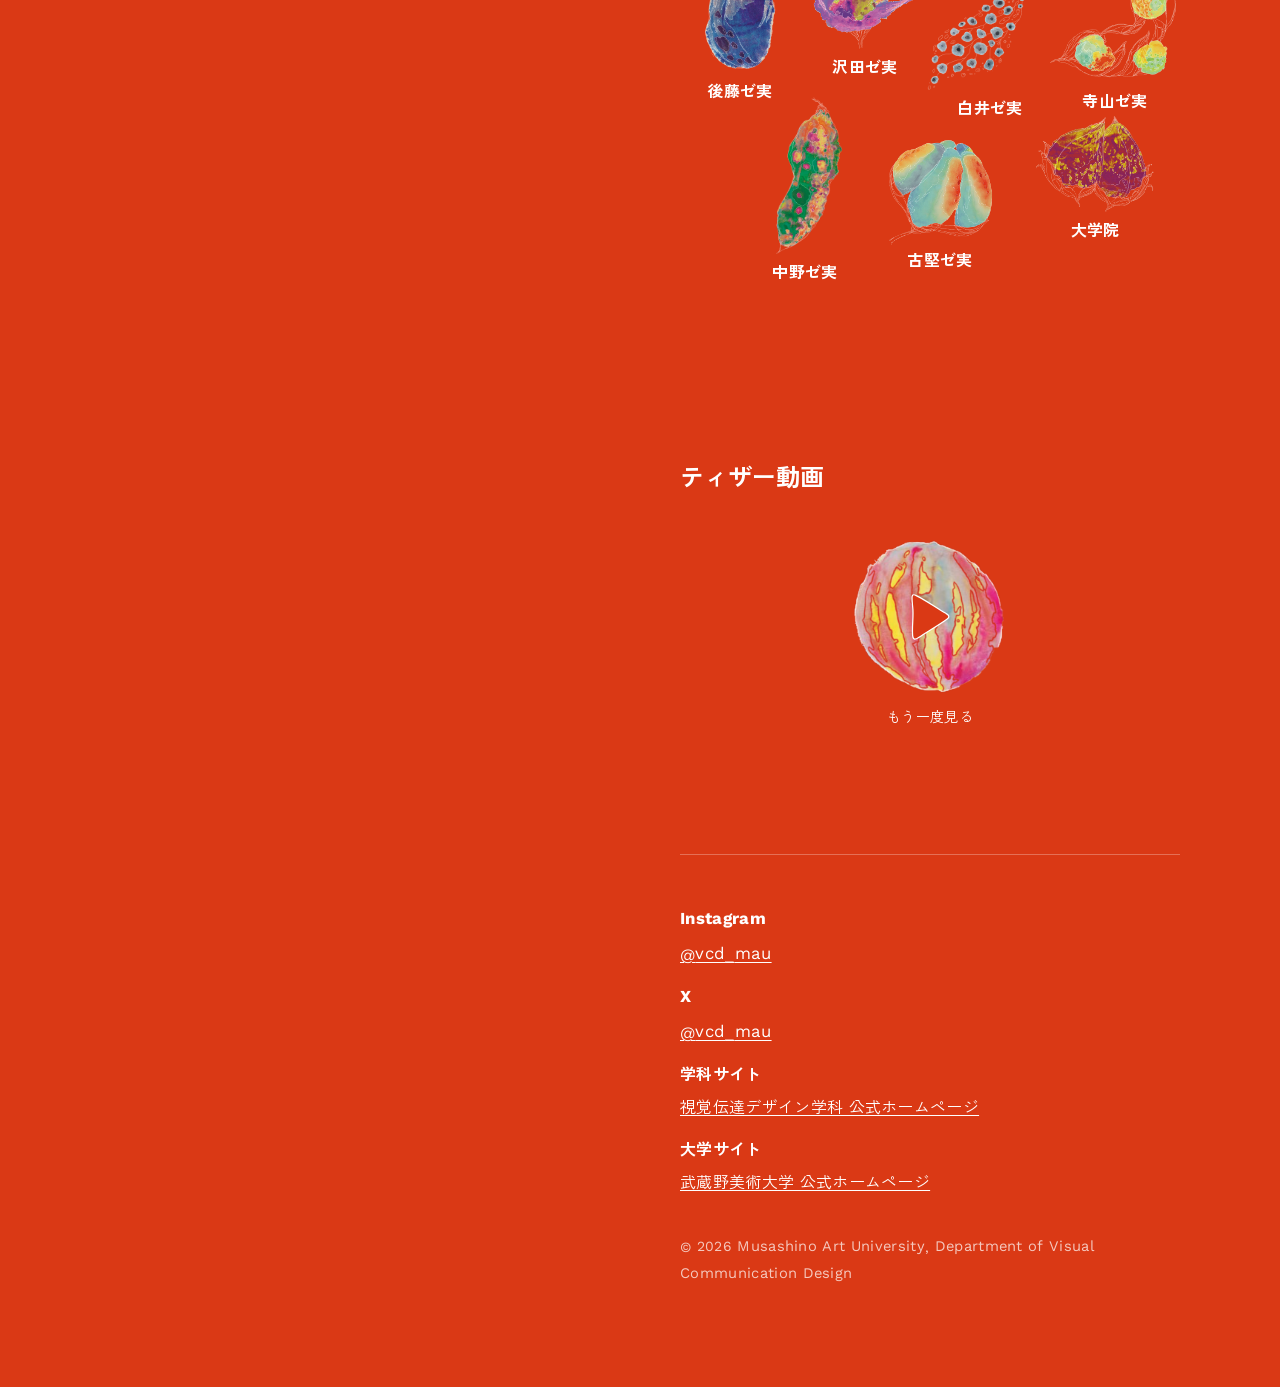
==== commit a44eeb78: "Refine visual fade and exhibition information" ====
--- a/index.html
+++ b/index.html
@@ -17,10 +17,10 @@
 
 <link rel="preconnect" href="https://fonts.googleapis.com">
 <link rel="preconnect" href="https://fonts.gstatic.com" crossorigin>
-<link href="https://fonts.googleapis.com/css2?family=Work+Sans:ital,wght@0,400;0,600;0,700;1,600&family=Zen+Kaku+Gothic+New:wght@400;500;700&display=swap" rel="stylesheet">
+<link href="https://fonts.googleapis.com/css2?family=Work+Sans:ital,wght@0,400;0,600;0,700;1,400;1,600&family=Zen+Kaku+Gothic+New:wght@400;500;700&display=swap" rel="stylesheet">
 <link rel="stylesheet" href="https://cdnjs.cloudflare.com/ajax/libs/font-awesome/6.7.2/css/all.min.css" crossorigin="anonymous" referrerpolicy="no-referrer">
 <!-- ?v= はキャッシュよけ（CSS・JS を変えたら上げる。works/ のページは studio-embed/local/page.template.html） -->
-<link rel="stylesheet" href="assets/style.css?v=20261121f">
+<link rel="stylesheet" href="assets/style.css?v=20261128c">
 <!-- KV の文字（キャッチ・大学名・タイトル・MAU ロゴ）を最初の描画から隠しておく。
      表示は kv.js が KV のアニメーションに合わせて行う。kv.js が動かなかったときのため 10 秒で必ず出す -->
 <script>
@@ -1287,7 +1287,7 @@
       var DIRS = {
         north: { src: 'assets/img/map/campus-north.png?v=1109y', w: 1307, h: 1026, baseW: 1227, baseH: 1026, pos: {
           '12号館': [26, 25.4, 10.4, 15], '8号館': [61.7, 26.6, 2.6, 12.3], '9号館': [65.4, 27, 7.3, 22.5], '10号館': [74.3, 26.5, 15.5, 13], '10号館前芝生': [74.5, 39.9, 15.1, 9.7], '美術館前芝生': [39.5, 51.5, 11, 18] } },
-        'west-higashi': { src: 'assets/img/map/hover/campus-1.png', w: 1664, h: 2457, baseW: 1664, baseH: 2457, pos: { '12号館': [63, 32, 14, 10], '8号館': [63, 44, 14, 22], '9号館': [51, 66, 24, 7], '10号館': [63, 73, 14, 16], '10号館前芝生': [51.5, 75.4, 5.9, 6.6], '美術館前芝生': [30, 39, 14, 10] } },
+        'west-higashi': { src: 'assets/img/map/hover/campus-1.png', w: 1664, h: 2457, baseW: 1664, baseH: 2457, pos: { '12号館': [63, 32, 14, 10], '8号館': [63, 44, 14, 22], '9号館': [51, 66, 24, 7], '10号館': [63, 73, 14, 16], '10号館前芝生': [51, 75.3, 11, 10.3], '美術館前芝生': [30.3, 44.8, 18.3, 11.8] } },
         west: { src: 'assets/img/map/campus-west.png?v=1109u', w: 1106, h: 1307, baseW: 1026, baseH: 1227, pos: {
           '12号館': [60.5, 26, 13, 11.5], '8号館': [61.2, 61.7, 12.2, 2.6], '9号館': [50.5, 65.4, 22.5, 7.3], '10号館': [60.5, 74.3, 13, 15.5], '10号館前芝生': [50.5, 74.5, 9.5, 15.1], '美術館前芝生': [30.5, 39.5, 18, 11] } }
       };
@@ -1334,7 +1334,7 @@
         </div>
         <figcaption>
           <p class="handout__name">図録</p>
-          <p class="handout__desc">今年も数量限定にて、本年度の卒業制作の作品を掲載した図録を配布いたします。<br>10号館306教室、10号館412教室にて配布予定。</p>
+          <p class="handout__desc">本年度の卒業制作の作品を掲載した図録を、数量限定にて配布いたします。<br>10号館306教室、10号館412教室にて配布予定。</p>
         </figcaption>
       </figure>
       <figure class="handout">
@@ -1357,7 +1357,7 @@
     <div class="layout1-only layout1-grid layout1-handouts reveal">
       <figure class="layout1-row layout1-catalog">
         <h3>図録</h3>
-        <figcaption><div class="handout__photos"><img src="assets/img/handouts/catalog.jpg" alt="図録の全体（仮イメージ）" loading="lazy" width="1600" height="1200"><img src="assets/img/handouts/catalog-detail-mock.jpg" alt="図録の拡大（仮イメージ）" loading="lazy" width="1600" height="1200"></div><p>今年も数量限定にて、本年度の卒業制作の作品を掲載した図録を配布いたします。<br>10号館306教室、10号館412教室にて配布予定。</p></figcaption>
+        <figcaption><div class="handout__photos"><img src="assets/img/handouts/catalog.jpg" alt="図録の全体（仮イメージ）" loading="lazy" width="1600" height="1200"><img src="assets/img/handouts/catalog-detail-mock.jpg" alt="図録の拡大（仮イメージ）" loading="lazy" width="1600" height="1200"></div><p>本年度の卒業制作の作品を掲載した図録を、数量限定にて配布いたします。<br>10号館306教室、10号館412教室にて配布予定。</p></figcaption>
       </figure>
       <figure class="layout1-row">
         <h3>リーフレット</h3>
@@ -1888,12 +1888,12 @@
   </div>
 </footer>
 
-<script src="assets/kv.js?v=20261120b" defer></script>
+<script src="assets/kv.js?v=20261128a" defer></script>
 <script src="assets/deco.js?v=20261120a" defer></script>
 <script src="assets/script.js?v=202611081240" defer></script>
 <script src="assets/fruit-features.js?v=20261109" defer></script>
 <script src="assets/fruit-intro.js?v=20261111d" defer></script>
-<script src="assets/fruit-linked.js?v=20261121a" defer></script>
+<script src="assets/fruit-linked.js?v=20261128a" defer></script>
   <dialog class="motion-intro" id="motion-intro" aria-label="オープニング動画">
     <span class="motion-intro__focus" tabindex="-1" aria-label="オープニング動画"></span>
     <button class="motion-intro__close" type="button" aria-label="動画を閉じる">×</button>
@@ -1979,7 +1979,7 @@
     })();
   </script>
 <script src="assets/catalog-carousel.js?v=20261109"></script>
-<script src="assets/floor-guide.js?v=20261120west4"></script>
+<script src="assets/floor-guide.js?v=20261128a"></script>
 <script src="assets/latin-baseline.js?v=20261121a" defer></script>
 </body>
 </html>
--- a/assets/style.css
+++ b/assets/style.css
@@ -1383,10 +1383,11 @@
   .fruit-preview__header { flex-shrink: 0; margin-bottom: clamp(10px, 2vh, 20px); }
   .fruit-preview__number, .fruit-preview__feature-label { font-size: clamp(11px, 1.5vh, 14px); line-height: 1.7; text-align: right; padding-right: 12px; }
   .fruit-preview__number { font-weight: 600; }
+  .fruit-preview__feature-label { font-weight: 700; }
   .fruit-preview h2 { margin: 0; font-size: clamp(16px, 2.5vh, 22px); line-height: 1.3; }
-  .fruit-preview__english { display: block; font-size: clamp(11px, 1.5vh, 14px); font-style: italic; font-weight: 600; line-height: 1.3; }
+  .fruit-preview__english { display: block; font-size: clamp(11px, 1.5vh, 14px); font-style: italic; font-weight: 400; line-height: 1.3; }
   .fruit-preview p { flex-shrink: 0; width: 100%; margin: 0; font-size: clamp(14px, 1.7vh, 16px); line-height: 1.7; }
-  .fruit-preview .fruit-preview__description { box-sizing: border-box; min-height: var(--preview-description-height, 0px); padding-left: clamp(54px, 6vw, 86px); padding-right: 8%; font-size: clamp(10px, 1.6vh, 14px); }
+  .fruit-preview .fruit-preview__description { box-sizing: border-box; min-height: var(--preview-description-height, 0px); padding-left: clamp(54px, 6vw, 86px); padding-right: 14%; font-size: clamp(10px, 1.6vh, 14px); }
   .fruit-preview .fruit-preview__feature:not([hidden]) { align-items: baseline; flex-shrink: 0; margin-bottom: clamp(12px, 3vh, 32px); }
   .fruit-preview__feature { min-height: var(--preview-feature-height, 3.4em); }
   .fruit-preview__art { flex: 0 0 var(--preview-art-size, min(43vh, 390px)); display: flex; align-items: center; justify-content: center; margin-bottom: clamp(8px, 2vh, 24px); }
@@ -1729,7 +1730,6 @@
 /* フロアマップの区切り線は画像間だけに設ける。 */
 .floor-guide-floor + .floor-guide-floor { margin-top: 16px; padding-top: 16px; border-top: 1px solid rgb(var(--paper-rgb) / .45); }
 .floor-guide-dialog--fit .floor-guide-image { width: auto; max-height: max(0px, calc(min(90dvh, 900px) - 100px)); }
-.floor-guide-dialog--fit[data-building="8号館"] .floor-guide-image { max-height: max(0px, calc((min(90dvh, 900px) - 120px) / 2)); }
 @media (min-width: 901px) {
   .floor-guide-dialog[data-building="10号館"] { width: min(1600px, calc(100% - 32px)); }
   .floor-guide-dialog[data-building="10号館"] .floor-guide-floors { display: flex; align-items: stretch; }
@@ -1796,3 +1796,29 @@
 @media (max-width: 690px) {
   html[data-video-style="fruit"] body.home .video-section__player { width: min(128px, 100%); }
 }
+
+/* 学名のラベルは番号・特徴と同じ左の列に配置する。 */
+.fruit-preview__english { position: relative; }
+.fruit-preview__scientific-label { position: absolute; right: 100%; box-sizing: border-box; width: clamp(54px, 6vw, 86px); padding-right: 12px; text-align: right; font-style: normal; font-weight: 700; }
+
+/* KVのフェードは絵の実際の下端に固定し、枠や画面の下端には追従させない。 */
+html body.home .kv::after { content: none; }
+html body.home .kv.has-art-pos::after,
+html[data-kvfade] body.home .kv.has-art-pos::after,
+html[data-kv1] body.home .kv.has-art-pos::after {
+  content: "";
+  position: absolute;
+  left: 0;
+  right: 0;
+  top: calc(var(--kv-art-bottom) - var(--kv-art-h) * .14);
+  bottom: auto;
+  height: calc(var(--kv-art-h) * .14);
+  z-index: 1;
+  pointer-events: none;
+  background: linear-gradient(to bottom, rgb(var(--c-bg-rgb) / 0), rgb(var(--c-bg-rgb) / .25) 40%, var(--c-bg) 100%);
+}
+
+/* 絵の下端がKV枠の外にある場合は、フェードを表示しない。 */
+html body.home .kv.has-art-pos:not(.has-visible-art-bottom)::after,
+html[data-kvfade] body.home .kv.has-art-pos:not(.has-visible-art-bottom)::after,
+html[data-kv1] body.home .kv.has-art-pos:not(.has-visible-art-bottom)::after { content: none; }
